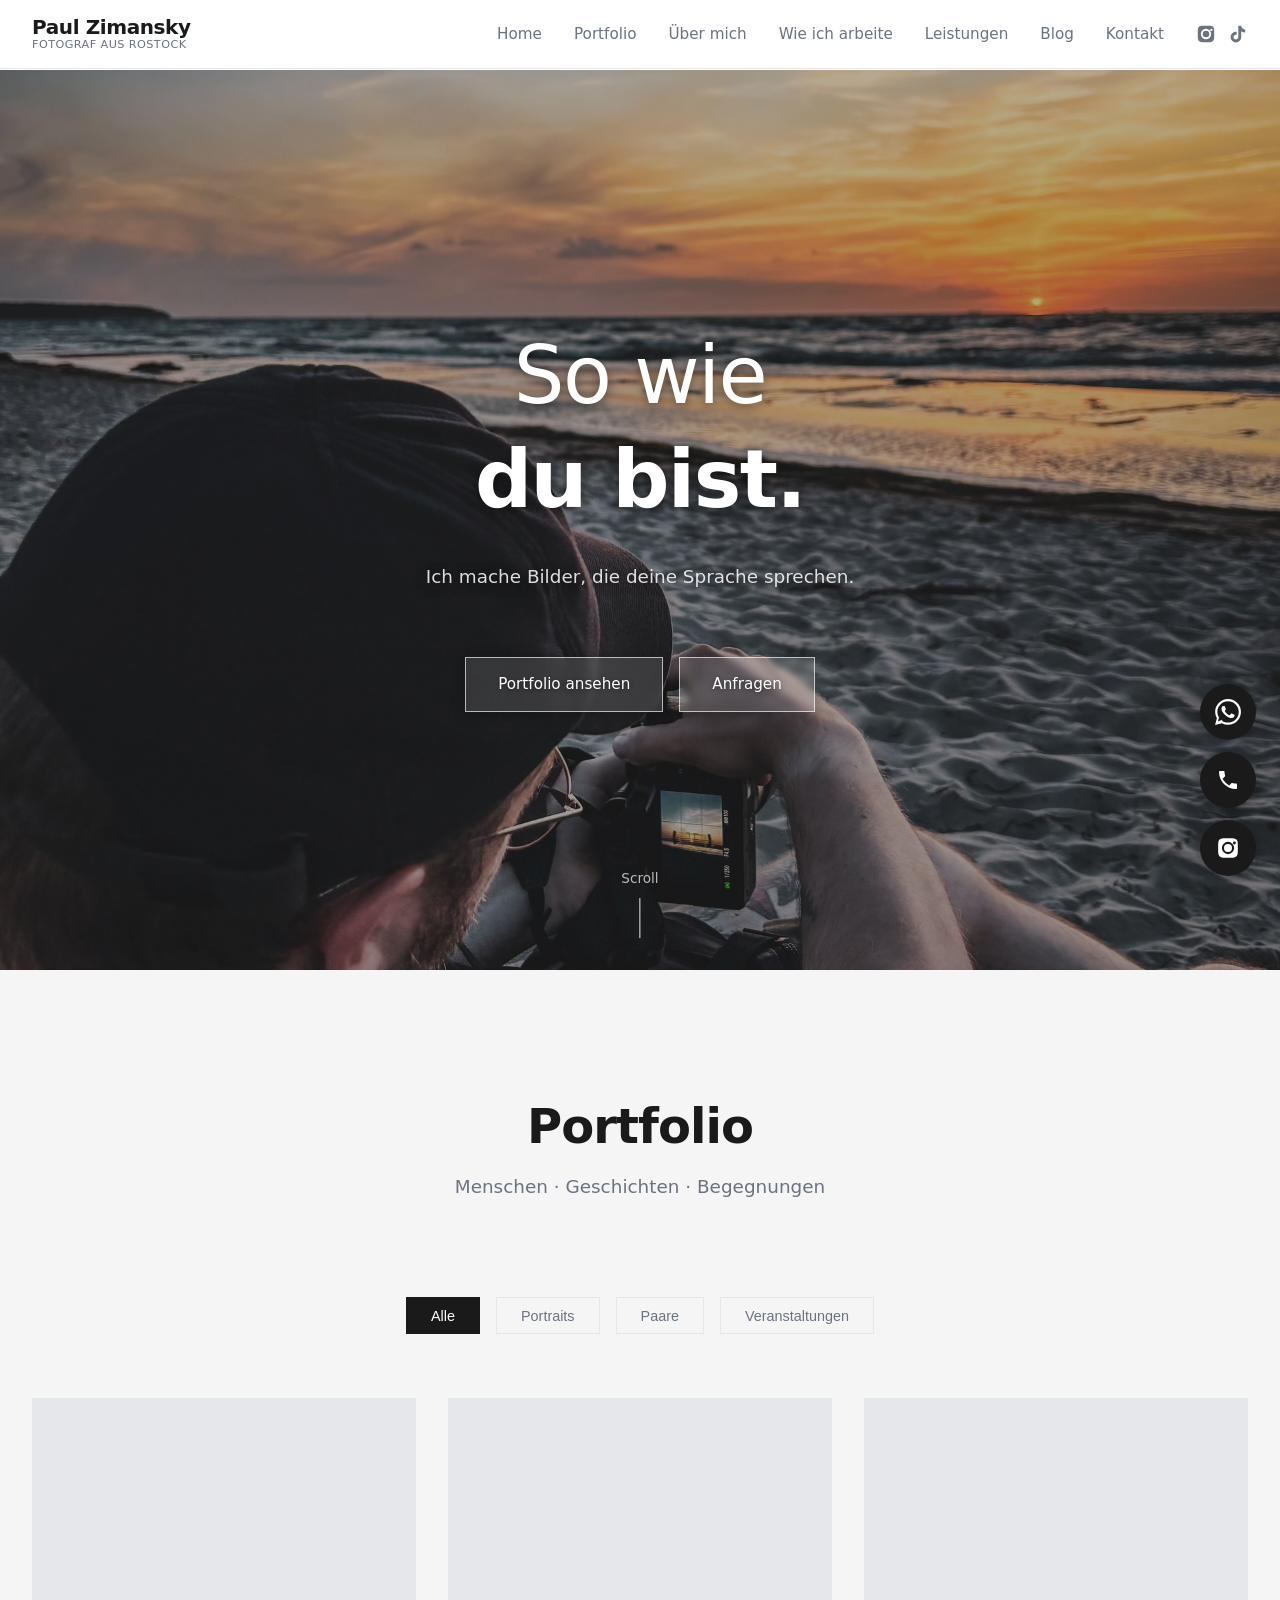
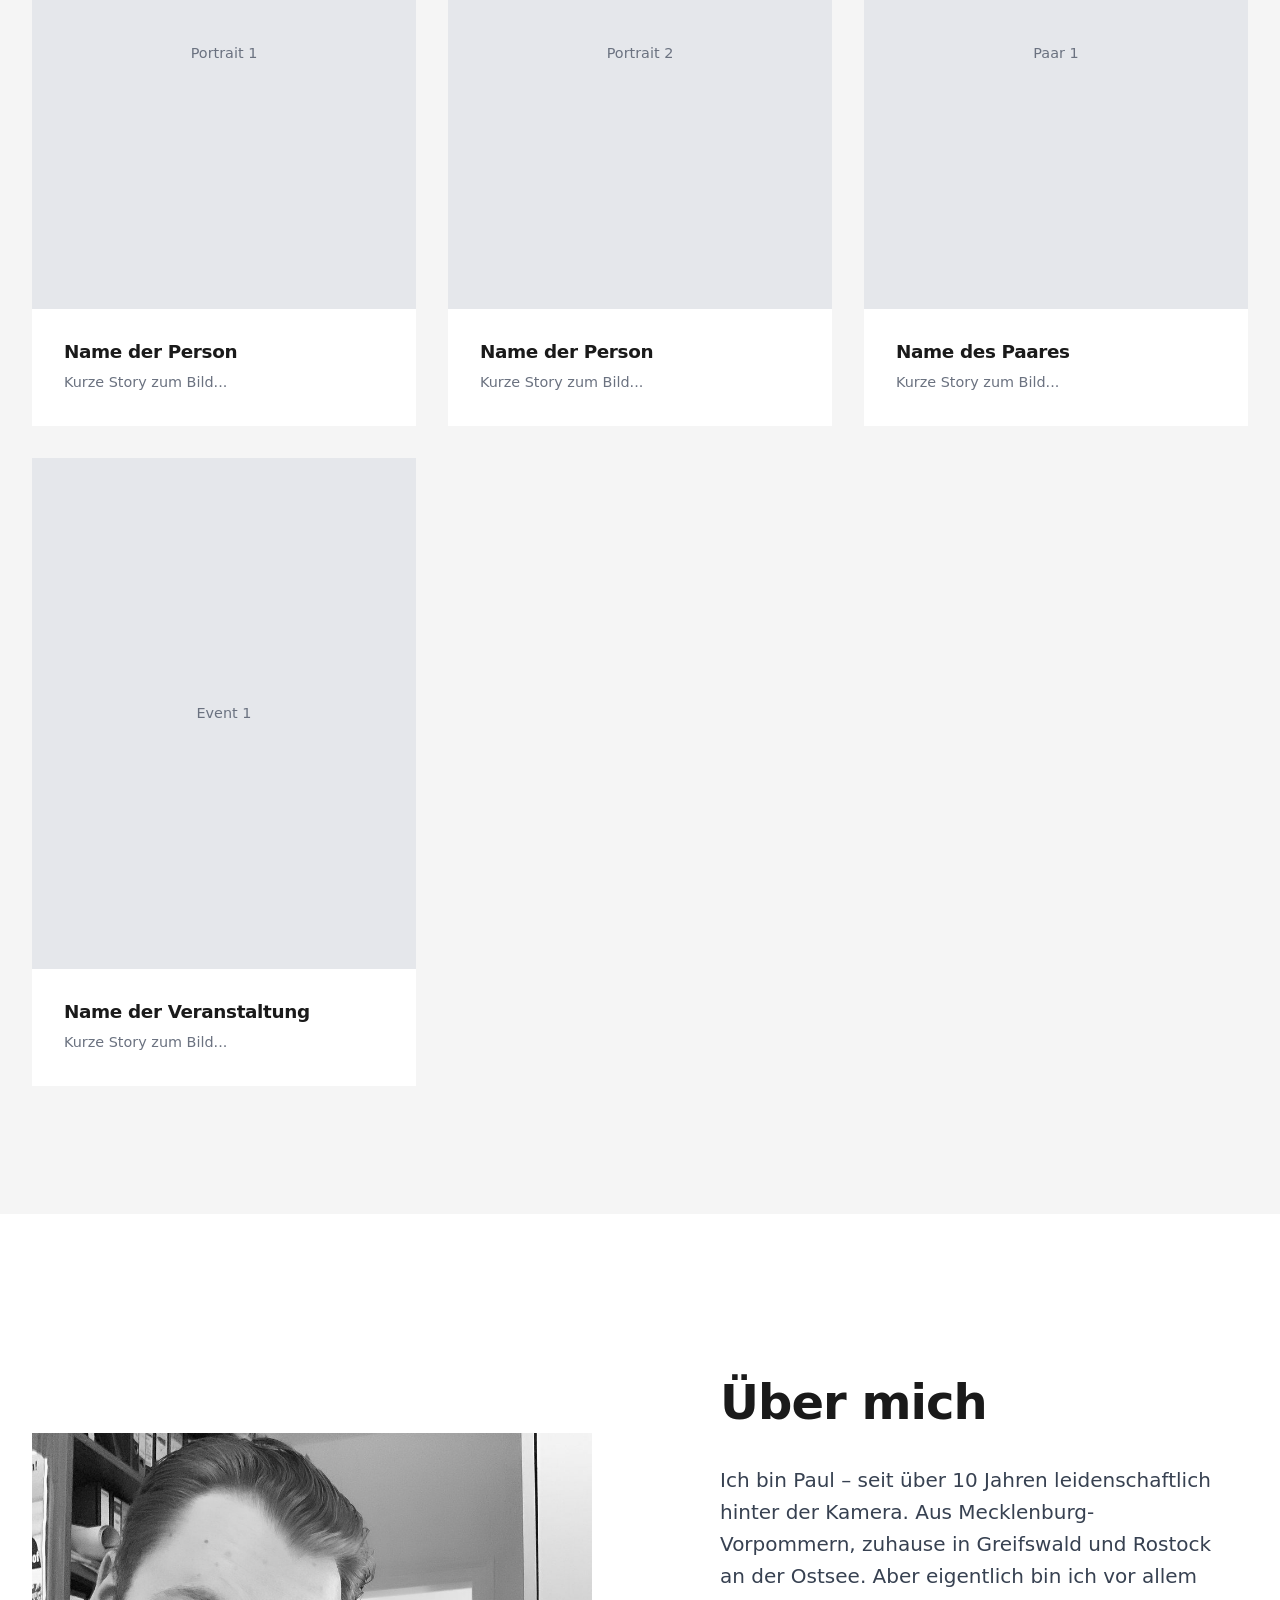
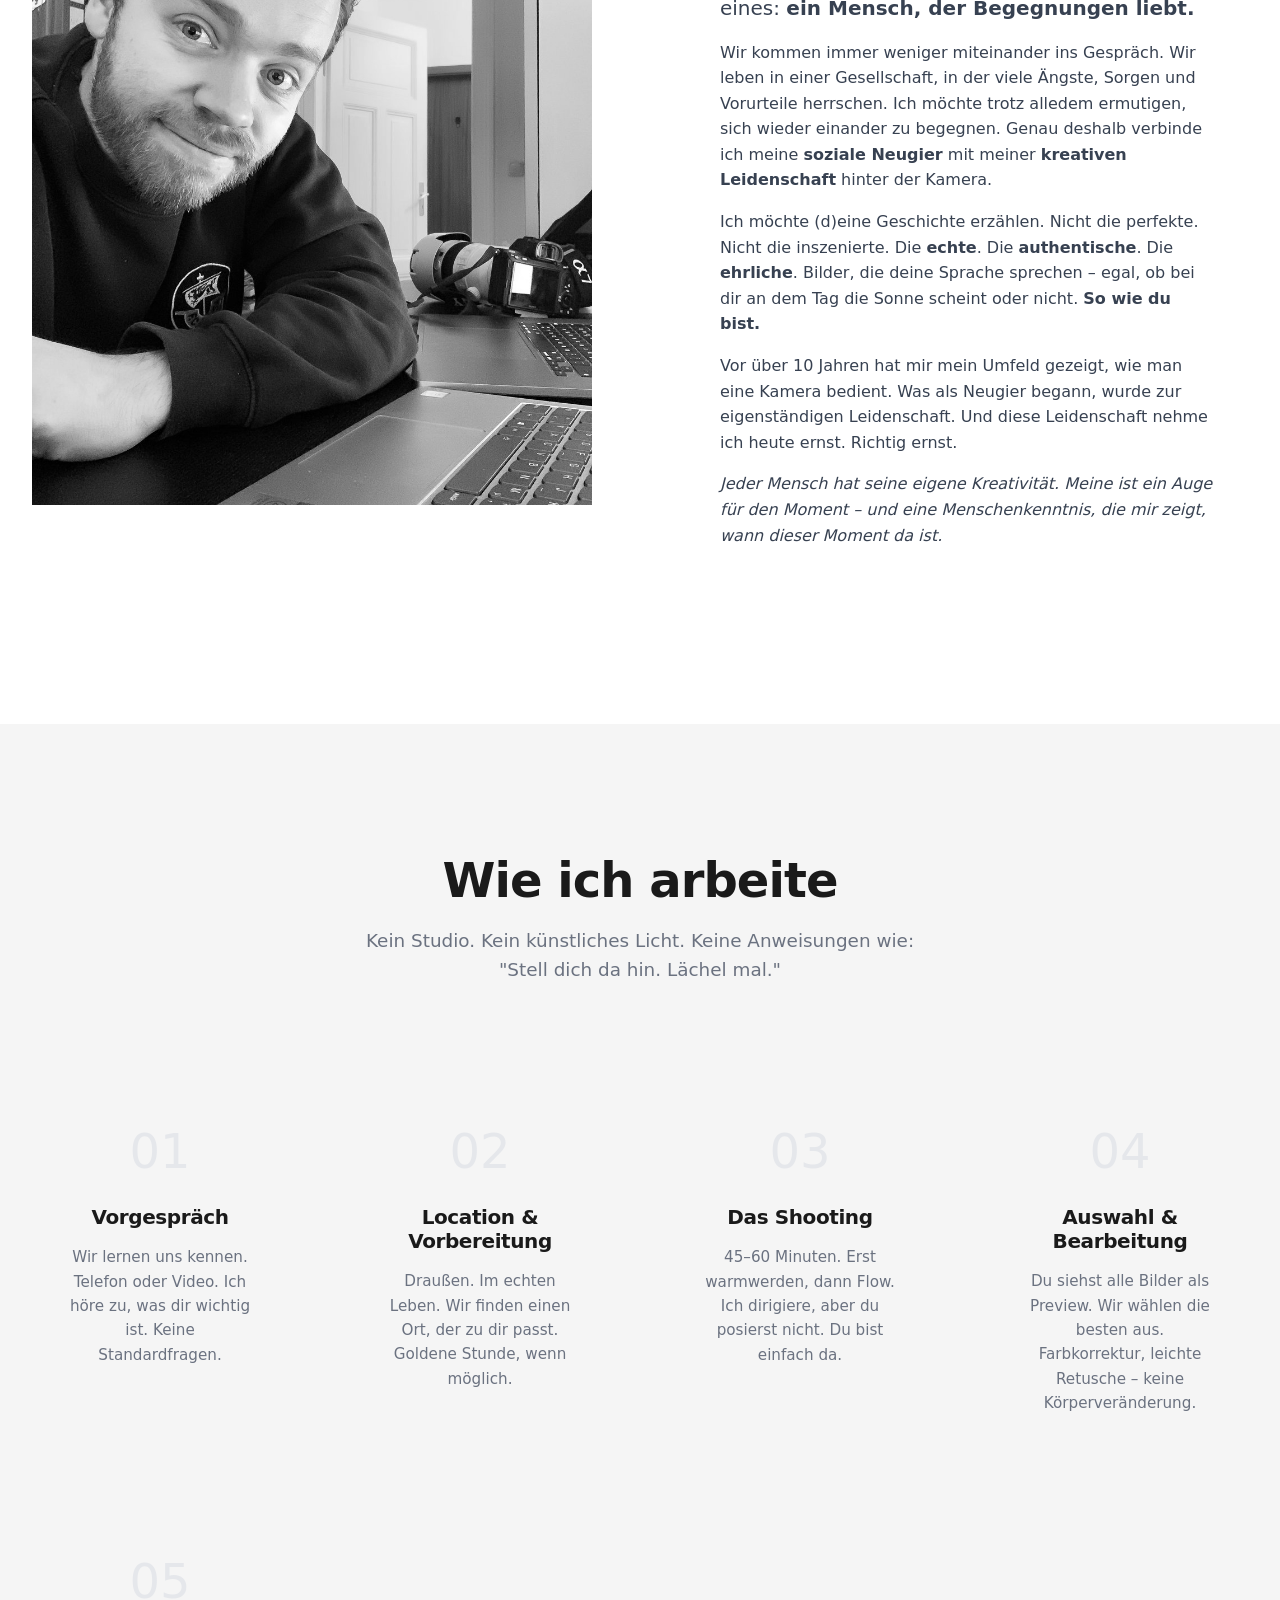
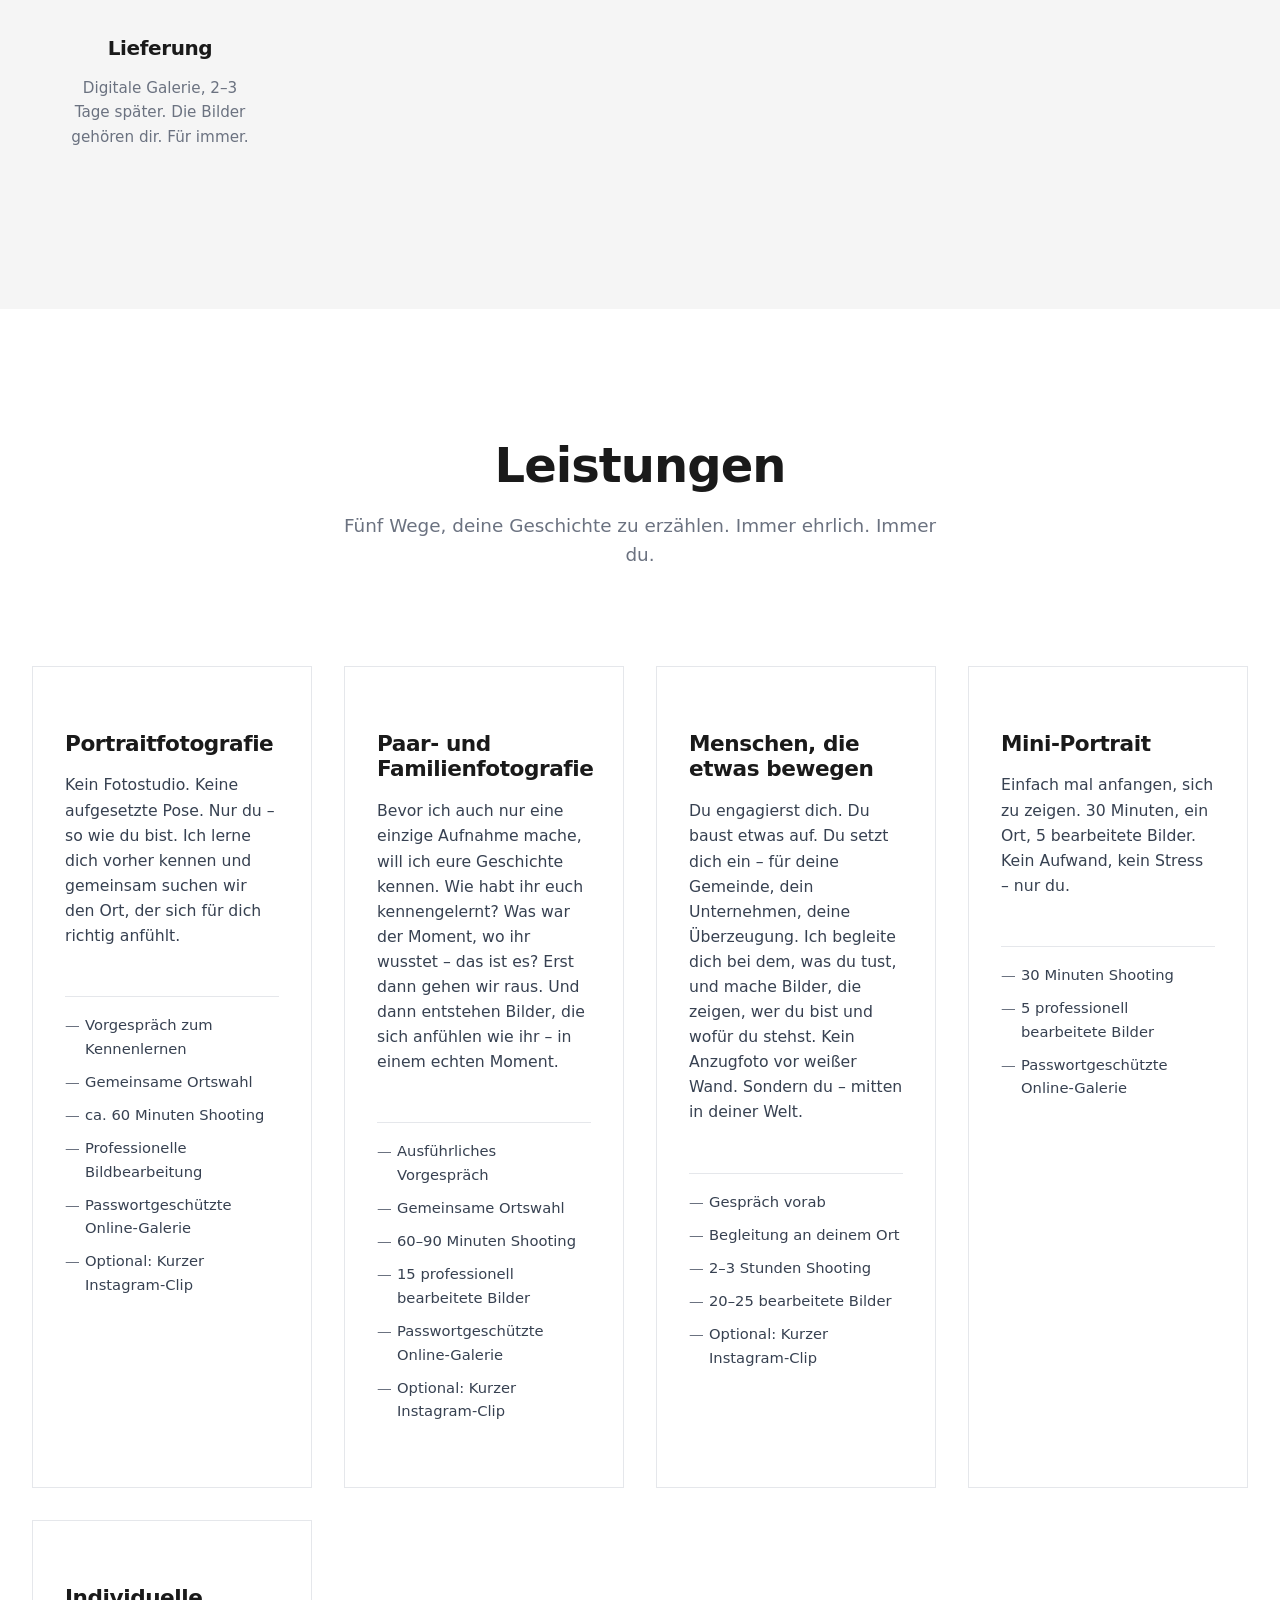
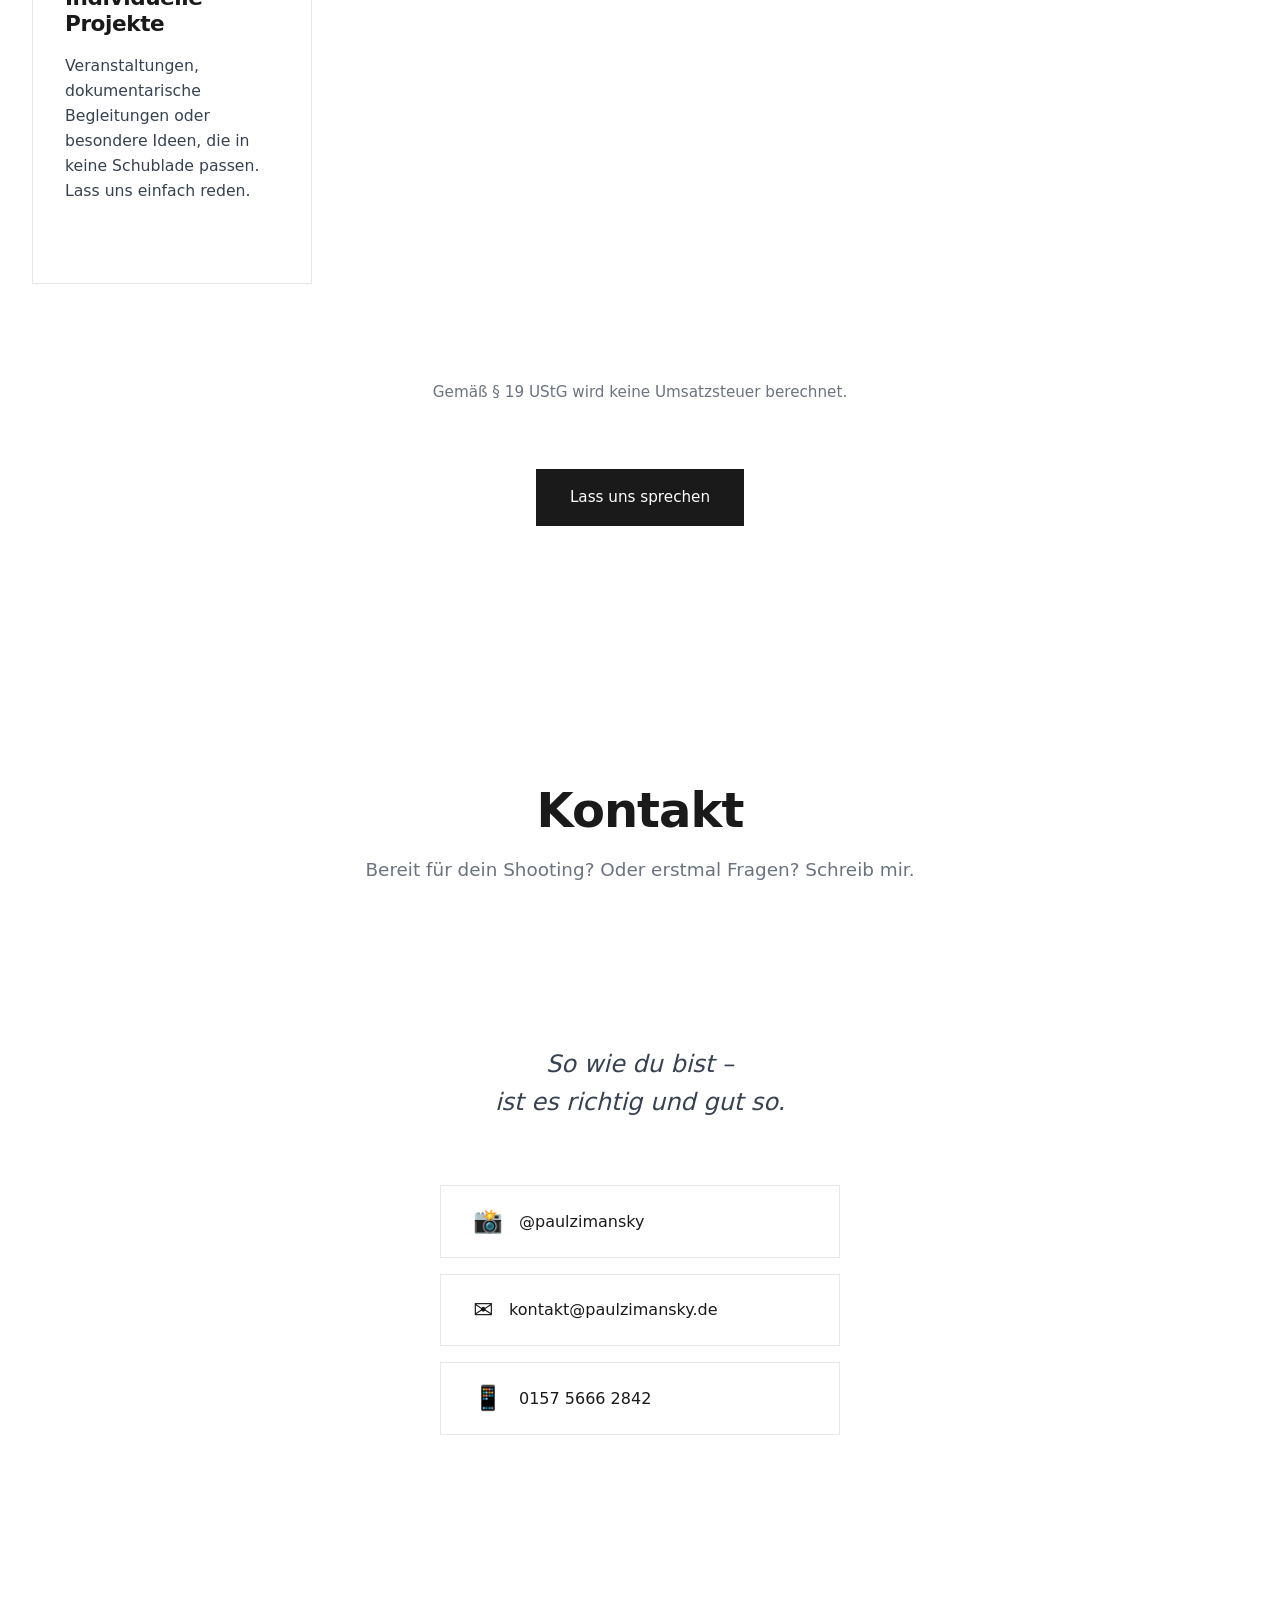
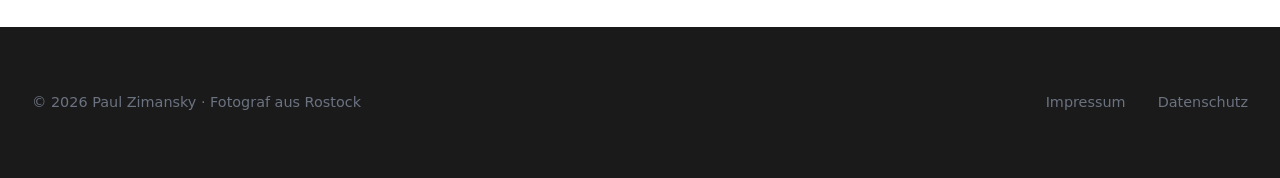
==== index.html @ 200749f9 "hero-text-update" ====
<!DOCTYPE html>
<html lang="de">
<head>
    <meta charset="UTF-8">
    <meta name="viewport" content="width=device-width, initial-scale=1.0">
    <meta name="description" content="Paul Zimansky – Fotograf aus Rostock. Authentische Portrait-Fotografie. So wie du bist.">
    <meta name="keywords" content="Fotograf Rostock, Portrait Fotografie, Mecklenburg-Vorpommern, authentische Fotografie">
    <title>Paul Zimansky – Fotograf Rostock | So wie du bist</title>
    <link rel="stylesheet" href="style.css">
</head>
<body>
    <!-- Navigation -->
    <nav class="nav">
        <div class="nav-container">
            <a href="#home" class="logo">Paul Zimansky<span class="logo-sub">Fotograf aus Rostock</span></a>
            <ul class="nav-menu" id="nav-menu">
                <li><a href="#home" class="nav-link">Home</a></li>
                <li><a href="#portfolio" class="nav-link">Portfolio</a></li>
                <li><a href="#ueber-mich" class="nav-link">Über mich</a></li>
                <li><a href="#prozess" class="nav-link">Wie ich arbeite</a></li>
                <li><a href="#leistungen" class="nav-link">Leistungen</a></li>
                <li><a href="blog.html" class="nav-link">Blog</a></li>
                <li><a href="contact.html" class="nav-link">Kontakt</a></li>
                <li class="nav-social">
                    <a href="https://instagram.com/paulzimansky" target="_blank" rel="noopener" aria-label="Instagram">
                        <svg viewBox="0 0 24 24" width="20" height="20" fill="currentColor"><path d="M12 2.16c3.2 0 3.58.01 4.85.07 3.25.15 4.77 1.69 4.92 4.92.06 1.27.07 1.65.07 4.85s-.01 3.58-.07 4.85c-.15 3.23-1.66 4.77-4.92 4.92-1.27.06-1.65.07-4.85.07s-3.58-.01-4.85-.07c-3.26-.15-4.77-1.7-4.92-4.92-.06-1.27-.07-1.65-.07-4.85s.01-3.58.07-4.85C2.38 3.92 3.9 2.38 7.15 2.23 8.42 2.17 8.8 2.16 12 2.16zm0 3.68a6.16 6.16 0 100 12.32 6.16 6.16 0 000-12.32zm0 10.16a4 4 0 110-8 4 4 0 010 8zm6.41-10.4a1.44 1.44 0 100 2.88 1.44 1.44 0 000-2.88z"/></svg>
                    </a>
                    <a href="https://tiktok.com/@paulzimansky" target="_blank" rel="noopener" aria-label="TikTok">
                        <svg viewBox="0 0 24 24" width="20" height="20" fill="currentColor"><path d="M19.59 6.69a4.83 4.83 0 01-3.77-4.25V2h-3.45v13.67a2.89 2.89 0 01-5.2 1.74 2.89 2.89 0 012.31-4.64c.3 0 .59.05.86.13V9.4a6.33 6.33 0 00-1-.05A6.34 6.34 0 005 20.1a6.34 6.34 0 0010.86-4.43v-7a8.16 8.16 0 004.77 1.52v-3.4a4.85 4.85 0 01-1.04-.1z"/></svg>
                    </a>
                </li>
            </ul>
            <button class="nav-toggle" id="nav-toggle" aria-label="Navigation öffnen">
                <span></span>
                <span></span>
                <span></span>
            </button>
        </div>
    </nav>

    <!-- Hero Section -->
    <section id="home" class="hero">
        <div class="hero-content">
            <h1 class="hero-title">
                So wie<br>
                <span class="hero-emphasis">du bist.</span>
            </h1>
            <p class="hero-subtitle">
                Ich mache Bilder, die deine Sprache sprechen.
            </p>
            <div class="hero-cta">
                <a href="#portfolio" class="btn btn-glass">Portfolio ansehen</a>
                <a href="contact.html" class="btn btn-glass">Anfragen</a>
            </div>
        </div>
        <div class="hero-scroll">
            <span>Scroll</span>
            <div class="scroll-line"></div>
        </div>
    </section>

    <!-- Portfolio Section -->
    <section id="portfolio" class="portfolio">
        <div class="container">
            <div class="section-header">
                <h2 class="section-title">Portfolio</h2>
                <p class="section-intro">
                    Menschen · Geschichten · Begegnungen
                </p>
            </div>

            <!-- Portfolio Filter -->
            <div class="portfolio-filter">
                <button class="filter-btn active" data-filter="all">Alle</button>
                <button class="filter-btn" data-filter="portraits">Portraits</button>
                <button class="filter-btn" data-filter="paare">Paare</button>
                <button class="filter-btn" data-filter="events">Veranstaltungen</button>
            </div>

            <!-- Portfolio Grid -->
            <div class="portfolio-grid" id="portfolio-grid">
                <!-- Portfolio Items werden hier dynamisch eingefügt -->
                <!-- Platzhalter für Demo -->
                <div class="portfolio-item" data-category="portraits">
                    <div class="portfolio-image">
                        <div class="placeholder-image">Portrait 1</div>
                    </div>
                    <div class="portfolio-caption">
                        <h3>Name der Person</h3>
                        <p>Kurze Story zum Bild...</p>
                    </div>
                </div>
                <div class="portfolio-item" data-category="portraits">
                    <div class="portfolio-image">
                        <div class="placeholder-image">Portrait 2</div>
                    </div>
                    <div class="portfolio-caption">
                        <h3>Name der Person</h3>
                        <p>Kurze Story zum Bild...</p>
                    </div>
                </div>
                <div class="portfolio-item" data-category="paare">
                    <div class="portfolio-image">
                        <div class="placeholder-image">Paar 1</div>
                    </div>
                    <div class="portfolio-caption">
                        <h3>Name des Paares</h3>
                        <p>Kurze Story zum Bild...</p>
                    </div>
                </div>
                <div class="portfolio-item" data-category="events">
                    <div class="portfolio-image">
                        <div class="placeholder-image">Event 1</div>
                    </div>
                    <div class="portfolio-caption">
                        <h3>Name der Veranstaltung</h3>
                        <p>Kurze Story zum Bild...</p>
                    </div>
                </div>
            </div>
        </div>
    </section>

    <!-- Über mich Section -->
    <section id="ueber-mich" class="about">
        <div class="container-wide">
            <div class="about-grid">
                <div class="about-image">
                    <img src="images/paul-ueber-mich.jpg" alt="Paul Zimansky – Fotograf aus Rostock" loading="lazy">
                </div>
                <div class="about-content">
                    <h2 class="section-title">Über mich</h2>
                    <div class="about-text">
                        <p class="lead">
                            Ich bin Paul – seit über 10 Jahren leidenschaftlich
                            hinter der Kamera. Aus Mecklenburg-Vorpommern, zuhause
                            in Greifswald und Rostock an der Ostsee. Aber eigentlich
                            bin ich vor allem eines: <strong>ein Mensch, der
                            Begegnungen liebt.</strong>
                        </p>
                        <p>
                            Wir kommen immer weniger miteinander ins Gespräch. Wir
                            leben in einer Gesellschaft, in der viele Ängste, Sorgen
                            und Vorurteile herrschen. Ich möchte trotz alledem
                            ermutigen, sich wieder einander zu begegnen. Genau
                            deshalb verbinde ich meine <strong>soziale Neugier</strong>
                            mit meiner <strong>kreativen Leidenschaft</strong> hinter
                            der Kamera.
                        </p>
                        <p>
                            Ich möchte (d)eine Geschichte erzählen. Nicht die
                            perfekte. Nicht die inszenierte. Die <strong>echte</strong>.
                            Die <strong>authentische</strong>. Die
                            <strong>ehrliche</strong>. Bilder, die deine Sprache
                            sprechen – egal, ob bei dir an dem Tag die Sonne scheint
                            oder nicht. <strong>So wie du bist.</strong>
                        </p>
                        <p>
                            Vor über 10 Jahren hat mir mein Umfeld gezeigt, wie man
                            eine Kamera bedient. Was als Neugier begann, wurde zur
                            eigenständigen Leidenschaft. Und diese Leidenschaft nehme
                            ich heute ernst. Richtig ernst.
                        </p>
                        <p class="emphasis">
                            Jeder Mensch hat seine eigene Kreativität. Meine ist ein
                            Auge für den Moment – und eine Menschenkenntnis, die mir
                            zeigt, wann dieser Moment da ist.
                        </p>
                    </div>
                </div>
            </div>
        </div>
    </section>

    <!-- Prozess Section -->
    <section id="prozess" class="process">
        <div class="container">
            <div class="section-header">
                <h2 class="section-title">Wie ich arbeite</h2>
                <p class="section-intro">
                    Kein Studio. Kein künstliches Licht. Keine Anweisungen wie: "Stell dich da hin. Lächel mal."
                </p>
            </div>

            <div class="process-steps">
                <div class="process-step">
                    <div class="step-number">01</div>
                    <h3>Vorgespräch</h3>
                    <p>Wir lernen uns kennen. Telefon oder Video. Ich höre zu, was dir wichtig ist. Keine Standardfragen.</p>
                </div>
                <div class="process-step">
                    <div class="step-number">02</div>
                    <h3>Location & Vorbereitung</h3>
                    <p>Draußen. Im echten Leben. Wir finden einen Ort, der zu dir passt. Goldene Stunde, wenn möglich.</p>
                </div>
                <div class="process-step">
                    <div class="step-number">03</div>
                    <h3>Das Shooting</h3>
                    <p>45–60 Minuten. Erst warmwerden, dann Flow. Ich dirigiere, aber du posierst nicht. Du bist einfach da.</p>
                </div>
                <div class="process-step">
                    <div class="step-number">04</div>
                    <h3>Auswahl & Bearbeitung</h3>
                    <p>Du siehst alle Bilder als Preview. Wir wählen die besten aus. Farbkorrektur, leichte Retusche – keine Körperveränderung.</p>
                </div>
                <div class="process-step">
                    <div class="step-number">05</div>
                    <h3>Lieferung</h3>
                    <p>Digitale Galerie, 2–3 Tage später. Die Bilder gehören dir. Für immer.</p>
                </div>
            </div>
        </div>
    </section>

    <!-- Leistungen Section -->
    <section id="leistungen" class="services">
        <div class="container">
            <div class="section-header">
                <h2 class="section-title">Leistungen</h2>
                <p class="section-intro">
                    Fünf Wege, deine Geschichte zu erzählen. Immer ehrlich. Immer du.
                </p>
            </div>

            <div class="services-grid">
                <div class="service-card">
                    <h3>Portraitfotografie</h3>
                    <p>
                        Kein Fotostudio. Keine aufgesetzte Pose. Nur du – so wie du bist.
                        Ich lerne dich vorher kennen und gemeinsam suchen wir den Ort, der sich
                        für dich richtig anfühlt.
                    </p>
                    <ul class="service-list">
                        <li>Vorgespräch zum Kennenlernen</li>
                        <li>Gemeinsame Ortswahl</li>
                        <li>ca. 60 Minuten Shooting</li>
                        <li>Professionelle Bildbearbeitung</li>
                        <li>Passwortgeschützte Online-Galerie</li>
                        <li>Optional: Kurzer Instagram-Clip</li>
                    </ul>
                </div>

                <div class="service-card">
                    <h3>Paar- und Familienfotografie</h3>
                    <p>
                        Bevor ich auch nur eine einzige Aufnahme mache, will ich eure Geschichte
                        kennen. Wie habt ihr euch kennengelernt? Was war der Moment, wo ihr wusstet –
                        das ist es? Erst dann gehen wir raus. Und dann entstehen Bilder, die sich
                        anfühlen wie ihr – in einem echten Moment.
                    </p>
                    <ul class="service-list">
                        <li>Ausführliches Vorgespräch</li>
                        <li>Gemeinsame Ortswahl</li>
                        <li>60–90 Minuten Shooting</li>
                        <li>15 professionell bearbeitete Bilder</li>
                        <li>Passwortgeschützte Online-Galerie</li>
                        <li>Optional: Kurzer Instagram-Clip</li>
                    </ul>
                </div>

                <div class="service-card">
                    <h3>Menschen, die etwas bewegen</h3>
                    <p>
                        Du engagierst dich. Du baust etwas auf. Du setzt dich ein – für deine
                        Gemeinde, dein Unternehmen, deine Überzeugung. Ich begleite dich bei dem,
                        was du tust, und mache Bilder, die zeigen, wer du bist und wofür du stehst.
                        Kein Anzugfoto vor weißer Wand. Sondern du – mitten in deiner Welt.
                    </p>
                    <ul class="service-list">
                        <li>Gespräch vorab</li>
                        <li>Begleitung an deinem Ort</li>
                        <li>2–3 Stunden Shooting</li>
                        <li>20–25 bearbeitete Bilder</li>
                        <li>Optional: Kurzer Instagram-Clip</li>
                    </ul>
                </div>

                <div class="service-card">
                    <h3>Mini-Portrait</h3>
                    <p>
                        Einfach mal anfangen, sich zu zeigen. 30 Minuten, ein Ort,
                        5 bearbeitete Bilder. Kein Aufwand, kein Stress – nur du.
                    </p>
                    <ul class="service-list">
                        <li>30 Minuten Shooting</li>
                        <li>5 professionell bearbeitete Bilder</li>
                        <li>Passwortgeschützte Online-Galerie</li>
                    </ul>
                </div>

                <div class="service-card">
                    <h3>Individuelle Projekte</h3>
                    <p>
                        Veranstaltungen, dokumentarische Begleitungen oder besondere Ideen,
                        die in keine Schublade passen. Lass uns einfach reden.
                    </p>
                </div>
            </div>

            <div class="services-note">
                <p>
                    Gemäß § 19 UStG wird keine Umsatzsteuer berechnet.
                </p>
            </div>

            <div class="services-cta">
                <a href="#kontakt" class="btn btn-primary">Lass uns sprechen</a>
            </div>
        </div>
    </section>

    <!-- Kontakt Section -->
    <section id="kontakt" class="contact">
        <div class="container-small">
            <div class="section-header">
                <h2 class="section-title">Kontakt</h2>
                <p class="section-intro">
                    Bereit für dein Shooting? Oder erstmal Fragen? Schreib mir.
                </p>
            </div>

            <div class="contact-content">
                <div class="contact-info">
                    <p class="contact-emphasis">
                        So wie du bist –<br>
                        ist es richtig und gut so.
                    </p>
                    <div class="contact-methods">
                        <a href="https://instagram.com/paulzimansky" class="contact-link" target="_blank">
                            <span class="icon">📸</span>
                            @paulzimansky
                        </a>
                        <a href="mailto:kontakt@paulzimansky.de" class="contact-link">
                            <span class="icon">✉️</span>
                            kontakt@paulzimansky.de
                        </a>
                        <a href="tel:+4915756662842" class="contact-link">
                            <span class="icon">📱</span>
                            0157 5666 2842
                        </a>
                    </div>
                </div>
            </div>
        </div>
    </section>

    <!-- Footer -->
    <footer class="footer">
        <div class="container">
            <div class="footer-content">
                <p class="footer-text">
                    © 2026 Paul Zimansky · Fotograf aus Rostock
                </p>
                <div class="footer-links">
                    <a href="impressum.html">Impressum</a>
                    <a href="datenschutz.html">Datenschutz</a>
                </div>
            </div>
        </div>
    </footer>

    <!-- Lightbox -->
    <div class="lightbox" id="lightbox">
        <button class="lightbox-close" id="lightbox-close">&times;</button>
        <button class="lightbox-prev" id="lightbox-prev">‹</button>
        <button class="lightbox-next" id="lightbox-next">›</button>
        <img src="" alt="" class="lightbox-image" id="lightbox-image">
        <div class="lightbox-caption" id="lightbox-caption"></div>
    </div>

    <script src="script.js"></script>
    <script src="floating-contact.js"></script>
</body>
</html>
---- style.css ----
/* ==============================================
   RESET & BASE
   ============================================== */
* {
    margin: 0;
    padding: 0;
    box-sizing: border-box;
}

:root {
    /* Monochrome Palette */
    --color-white: #ffffff;
    --color-black: #1a1a1a;
    --color-gray-light: #f5f5f5;
    --color-gray-medium: #e5e7eb;
    --color-gray-dark: #6b7280;
    --color-gray-darker: #374151;
    
    /* Typography */
    --font-display: 'SF Pro Display', -apple-system, BlinkMacSystemFont, 'Segoe UI', system-ui, sans-serif;
    --font-body: 'SF Pro Text', -apple-system, BlinkMacSystemFont, 'Segoe UI', system-ui, sans-serif;
    
    /* Spacing */
    --spacing-xs: 0.5rem;
    --spacing-sm: 1rem;
    --spacing-md: 2rem;
    --spacing-lg: 4rem;
    --spacing-xl: 6rem;
    --spacing-2xl: 8rem;
    
    /* Layout */
    --max-width: 1400px;
    --max-width-small: 800px;
    
    /* Transitions */
    --transition-fast: 0.2s ease;
    --transition-normal: 0.3s ease;
    --transition-slow: 0.5s ease;
}

html {
    scroll-behavior: smooth;
}

body {
    font-family: var(--font-body);
    font-size: 16px;
    line-height: 1.6;
    color: var(--color-black);
    background-color: var(--color-white);
    -webkit-font-smoothing: antialiased;
    -moz-osx-font-smoothing: grayscale;
}

/* ==============================================
   TYPOGRAPHY
   ============================================== */
h1, h2, h3, h4, h5, h6 {
    font-family: var(--font-display);
    font-weight: 600;
    line-height: 1.2;
    letter-spacing: -0.02em;
}

h1 { font-size: clamp(2.5rem, 8vw, 5rem); }
h2 { font-size: clamp(2rem, 5vw, 3rem); }
h3 { font-size: clamp(1.5rem, 3vw, 2rem); }

p {
    margin-bottom: 1rem;
}

.lead {
    font-size: 1.25rem;
    font-weight: 400;
    color: var(--color-gray-darker);
}

.emphasis {
    font-style: italic;
    color: var(--color-gray-dark);
}

/* ==============================================
   LAYOUT CONTAINERS
   ============================================== */
.container {
    max-width: var(--max-width);
    margin: 0 auto;
    padding: 0 var(--spacing-md);
}

.container-wide {
    max-width: 1600px;
    margin: 0 auto;
    padding: 0 var(--spacing-md);
}

.container-small {
    max-width: var(--max-width-small);
    margin: 0 auto;
    padding: 0 var(--spacing-md);
}

/* ==============================================
   NAVIGATION
   ============================================== */
.nav {
    position: fixed;
    top: 0;
    left: 0;
    right: 0;
    background-color: rgba(255, 255, 255, 0.95);
    backdrop-filter: blur(10px);
    z-index: 1000;
    border-bottom: 1px solid var(--color-gray-medium);
}

.nav-container {
    max-width: var(--max-width);
    margin: 0 auto;
    padding: var(--spacing-sm) var(--spacing-md);
    display: flex;
    justify-content: space-between;
    align-items: center;
}

.logo {
    font-family: var(--font-display);
    font-size: 1.25rem;
    font-weight: 600;
    color: var(--color-black);
    text-decoration: none;
    letter-spacing: -0.02em;
}

.nav-menu {
    display: flex;
    list-style: none;
    gap: var(--spacing-md);
}

.nav-link {
    color: var(--color-gray-dark);
    text-decoration: none;
    font-size: 0.95rem;
    font-weight: 500;
    transition: color var(--transition-fast);
}

.nav-link:hover {
    color: var(--color-black);
}

.nav-toggle {
    display: none;
    flex-direction: column;
    gap: 5px;
    background: none;
    border: none;
    cursor: pointer;
    padding: 5px;
}

.nav-toggle span {
    width: 25px;
    height: 2px;
    background-color: var(--color-black);
    transition: all var(--transition-fast);
}

@media (max-width: 768px) {
    .nav-menu {
        position: fixed;
        top: 70px;
        left: -100%;
        width: 100%;
        flex-direction: column;
        background-color: var(--color-white);
        padding: var(--spacing-md);
        gap: var(--spacing-sm);
        transition: left var(--transition-normal);
        border-bottom: 1px solid var(--color-gray-medium);
    }
    
    .nav-menu.active {
        left: 0;
    }
    
    .nav-toggle {
        display: flex;
    }
}

/* ==============================================
   HERO SECTION
   ============================================== */
.hero {
    min-height: 100vh;
    display: flex;
    align-items: center;
    justify-content: center;
    padding: var(--spacing-2xl) var(--spacing-md);
    position: relative;
    margin-top: 70px;
    background-image: linear-gradient(rgba(26, 26, 26, 0.32), rgba(26, 26, 26, 0.42)), url('images/hero-strand.jpg');
    background-size: cover;
    background-position: center 60%;
    background-repeat: no-repeat;
}

.hero-content {
    text-align: center;
    max-width: 900px;
    animation: fadeInUp 1s ease;
    color: var(--color-white);
}

.hero-title {
    margin-bottom: var(--spacing-md);
    font-weight: 300;
    color: var(--color-white);
}

.hero-emphasis {
    font-weight: 700;
    display: block;
    margin-top: var(--spacing-xs);
}

.hero-subtitle {
    font-size: 1.15rem;
    color: rgba(255, 255, 255, 0.85);
    margin-bottom: var(--spacing-lg);
    line-height: 1.8;
}

.hero-cta {
    display: flex;
    gap: var(--spacing-sm);
    justify-content: center;
    flex-wrap: wrap;
}

.hero-scroll {
    position: absolute;
    bottom: var(--spacing-md);
    left: 50%;
    transform: translateX(-50%);
    display: flex;
    flex-direction: column;
    align-items: center;
    gap: var(--spacing-xs);
    color: rgba(255, 255, 255, 0.7);
    font-size: 0.85rem;
    animation: fadeIn 1.5s ease 0.5s both;
}

.scroll-line {
    width: 1px;
    height: 40px;
    background-color: var(--color-gray-medium);
    animation: scrollLine 2s ease infinite;
}

@keyframes scrollLine {
    0%, 100% { transform: scaleY(0.5); opacity: 0.3; }
    50% { transform: scaleY(1); opacity: 1; }
}

/* ==============================================
   BUTTONS
   ============================================== */
.btn {
    display: inline-block;
    padding: 0.9rem 2rem;
    text-decoration: none;
    font-weight: 500;
    border-radius: 0;
    transition: all var(--transition-normal);
    font-size: 0.95rem;
    border: 2px solid var(--color-black);
}

.btn-primary {
    background-color: var(--color-black);
    color: var(--color-white);
}

.btn-primary:hover {
    background-color: var(--color-white);
    color: var(--color-black);
}

.btn-secondary {
    background-color: var(--color-white);
    color: var(--color-black);
}

.btn-secondary:hover {
    background-color: var(--color-black);
    color: var(--color-white);
}

/* ==============================================
   SECTIONS
   ============================================== */
section {
    padding: var(--spacing-2xl) 0;
}

.section-header {
    text-align: center;
    margin-bottom: var(--spacing-xl);
}

.section-title {
    margin-bottom: var(--spacing-sm);
    font-weight: 600;
}

.section-intro {
    font-size: 1.15rem;
    color: var(--color-gray-dark);
    max-width: 600px;
    margin: 0 auto;
}

/* ==============================================
   PORTFOLIO SECTION
   ============================================== */
.portfolio {
    background-color: var(--color-gray-light);
}

.portfolio-filter {
    display: flex;
    justify-content: center;
    gap: var(--spacing-sm);
    margin-bottom: var(--spacing-lg);
    flex-wrap: wrap;
}

.filter-btn {
    background: none;
    border: 1px solid var(--color-gray-medium);
    padding: 0.6rem 1.5rem;
    color: var(--color-gray-dark);
    cursor: pointer;
    transition: all var(--transition-fast);
    font-weight: 500;
    font-size: 0.9rem;
}

.filter-btn:hover,
.filter-btn.active {
    background-color: var(--color-black);
    color: var(--color-white);
    border-color: var(--color-black);
}

.portfolio-grid {
    display: grid;
    grid-template-columns: repeat(auto-fill, minmax(350px, 1fr));
    gap: var(--spacing-md);
}

@media (max-width: 768px) {
    .portfolio-grid {
        grid-template-columns: 1fr;
    }
}

.portfolio-item {
    background-color: var(--color-white);
    overflow: hidden;
    cursor: pointer;
    transition: transform var(--transition-normal);
}

.portfolio-item:hover {
    transform: translateY(-5px);
}

.portfolio-image {
    position: relative;
    width: 100%;
    padding-bottom: 133%; /* 3:4 Aspect Ratio */
    overflow: hidden;
    background-color: var(--color-gray-medium);
}

.portfolio-image img {
    position: absolute;
    top: 0;
    left: 0;
    width: 100%;
    height: 100%;
    object-fit: cover;
    transition: transform var(--transition-slow);
}

.portfolio-item:hover .portfolio-image img {
    transform: scale(1.05);
}

.portfolio-caption {
    padding: var(--spacing-md);
}

.portfolio-caption h3 {
    font-size: 1.15rem;
    margin-bottom: var(--spacing-xs);
}

.portfolio-caption p {
    font-size: 0.9rem;
    color: var(--color-gray-dark);
    margin-bottom: 0;
}

/* Placeholder für Demo */
.placeholder-image {
    position: absolute;
    top: 0;
    left: 0;
    width: 100%;
    height: 100%;
    display: flex;
    align-items: center;
    justify-content: center;
    background-color: var(--color-gray-medium);
    color: var(--color-gray-dark);
    font-size: 0.9rem;
}

/* ==============================================
   ABOUT SECTION
   ============================================== */
.about-grid {
    display: grid;
    grid-template-columns: 1fr 1fr;
    gap: var(--spacing-xl);
    align-items: center;
}

@media (max-width: 968px) {
    .about-grid {
        grid-template-columns: 1fr;
        gap: var(--spacing-lg);
    }
}

.about-image {
    position: relative;
    width: 100%;
    padding-bottom: 120%;
    overflow: hidden;
    background-color: var(--color-gray-medium);
}

.about-image img {
    position: absolute;
    top: 0;
    left: 0;
    width: 100%;
    height: 100%;
    object-fit: cover;
    filter: grayscale(100%);
    transition: filter var(--transition-slow);
}

.about-image:hover img {
    filter: grayscale(0%);
}

.about-content {
    padding: var(--spacing-md);
}

.about-text {
    margin-top: var(--spacing-md);
}

.about-text p {
    color: var(--color-gray-darker);
}

/* ==============================================
   PROCESS SECTION
   ============================================== */
.process {
    background-color: var(--color-gray-light);
}

.process-steps {
    display: grid;
    grid-template-columns: repeat(auto-fit, minmax(250px, 1fr));
    gap: var(--spacing-lg);
}

.process-step {
    text-align: center;
    padding: var(--spacing-md);
}

.step-number {
    font-family: var(--font-display);
    font-size: 3rem;
    font-weight: 200;
    color: var(--color-gray-medium);
    margin-bottom: var(--spacing-sm);
}

.process-step h3 {
    font-size: 1.25rem;
    margin-bottom: var(--spacing-sm);
}

.process-step p {
    color: var(--color-gray-dark);
    font-size: 0.95rem;
    margin-bottom: 0;
}

/* ==============================================
   LEISTUNGEN SECTION
   ============================================== */
.services {
    background-color: var(--color-white);
}

.services-grid {
    display: grid;
    grid-template-columns: repeat(auto-fit, minmax(280px, 1fr));
    gap: var(--spacing-md);
    margin-bottom: var(--spacing-xl);
}

.service-card {
    border: 1px solid var(--color-gray-medium);
    padding: var(--spacing-lg) var(--spacing-md);
    display: flex;
    flex-direction: column;
    transition: border-color var(--transition-normal), transform var(--transition-normal);
}

.service-card:hover {
    border-color: var(--color-black);
    transform: translateY(-4px);
}

.service-card h3 {
    font-size: 1.35rem;
    margin-bottom: var(--spacing-sm);
}

.service-card p {
    color: var(--color-gray-darker);
    font-size: 0.98rem;
}

.service-list {
    list-style: none;
    margin-top: var(--spacing-md);
    padding-top: var(--spacing-sm);
    border-top: 1px solid var(--color-gray-medium);
}

.service-list li {
    position: relative;
    padding-left: 1.25rem;
    margin-bottom: 0.6rem;
    font-size: 0.92rem;
    color: var(--color-gray-darker);
}

.service-list li::before {
    content: "—";
    position: absolute;
    left: 0;
    color: var(--color-gray-dark);
}

.service-list li:last-child {
    margin-bottom: 0;
}

.services-note {
    text-align: center;
    max-width: 640px;
    margin: 0 auto var(--spacing-lg);
}

.services-note p {
    color: var(--color-gray-dark);
    font-size: 0.95rem;
    margin-bottom: 0;
}

.services-cta {
    text-align: center;
}

/* ==============================================
   CONTACT SECTION
   ============================================== */
.contact-content {
    text-align: center;
    padding: var(--spacing-lg) 0;
}

.contact-emphasis {
    font-size: 1.5rem;
    font-style: italic;
    color: var(--color-gray-darker);
    margin-bottom: var(--spacing-lg);
    line-height: 1.6;
}

.contact-methods {
    display: flex;
    flex-direction: column;
    gap: var(--spacing-sm);
    align-items: center;
}

.contact-link {
    display: flex;
    align-items: center;
    gap: var(--spacing-sm);
    padding: var(--spacing-sm) var(--spacing-md);
    color: var(--color-black);
    text-decoration: none;
    border: 1px solid var(--color-gray-medium);
    transition: all var(--transition-fast);
    width: 100%;
    max-width: 400px;
}

.contact-link:hover {
    background-color: var(--color-black);
    color: var(--color-white);
    border-color: var(--color-black);
}

.contact-link .icon {
    font-size: 1.5rem;
}

/* ==============================================
   FOOTER
   ============================================== */
.footer {
    background-color: var(--color-black);
    color: var(--color-white);
    padding: var(--spacing-lg) 0;
}

.footer-content {
    display: flex;
    justify-content: space-between;
    align-items: center;
    flex-wrap: wrap;
    gap: var(--spacing-sm);
}

.footer-text {
    color: var(--color-gray-dark);
    font-size: 0.9rem;
    margin: 0;
}

.footer-links {
    display: flex;
    gap: var(--spacing-md);
}

.footer-links a {
    color: var(--color-gray-dark);
    text-decoration: none;
    font-size: 0.9rem;
    transition: color var(--transition-fast);
}

.footer-links a:hover {
    color: var(--color-white);
}

/* ==============================================
   LIGHTBOX
   ============================================== */
.lightbox {
    position: fixed;
    top: 0;
    left: 0;
    width: 100%;
    height: 100%;
    background-color: rgba(0, 0, 0, 0.95);
    display: none;
    align-items: center;
    justify-content: center;
    z-index: 2000;
    opacity: 0;
    transition: opacity var(--transition-normal);
}

.lightbox.active {
    display: flex;
    opacity: 1;
}

.lightbox-image {
    max-width: 90%;
    max-height: 90vh;
    object-fit: contain;
}

.lightbox-close,
.lightbox-prev,
.lightbox-next {
    position: absolute;
    background: none;
    border: none;
    color: var(--color-white);
    font-size: 3rem;
    cursor: pointer;
    padding: var(--spacing-sm);
    transition: opacity var(--transition-fast);
}

.lightbox-close:hover,
.lightbox-prev:hover,
.lightbox-next:hover {
    opacity: 0.7;
}

.lightbox-close {
    top: var(--spacing-md);
    right: var(--spacing-md);
}

.lightbox-prev {
    left: var(--spacing-md);
    top: 50%;
    transform: translateY(-50%);
}

.lightbox-next {
    right: var(--spacing-md);
    top: 50%;
    transform: translateY(-50%);
}

.lightbox-caption {
    position: absolute;
    bottom: var(--spacing-md);
    left: 50%;
    transform: translateX(-50%);
    color: var(--color-white);
    text-align: center;
    max-width: 600px;
    padding: 0 var(--spacing-md);
}

/* ==============================================
   ANIMATIONS
   ============================================== */
@keyframes fadeIn {
    from {
        opacity: 0;
    }
    to {
        opacity: 1;
    }
}

@keyframes fadeInUp {
    from {
        opacity: 0;
        transform: translateY(30px);
    }
    to {
        opacity: 1;
        transform: translateY(0);
    }
}

/* ==============================================
   UTILITIES
   ============================================== */
.hidden {
    display: none !important;
}

/* ==============================================
   BLOG
   ============================================== */
.blog-page, .blog-single { padding: 140px 0 var(--spacing-2xl); min-height: 80vh; }
.blog-filter { display:flex; flex-wrap:wrap; gap:var(--spacing-sm); justify-content:center; margin-bottom:var(--spacing-lg); }
.blog-filter-btn { background:none; border:1px solid var(--color-gray-medium); padding:0.5rem 1.25rem; cursor:pointer; font-size:0.9rem; color:var(--color-gray-dark); transition:all var(--transition-fast); }
.blog-filter-btn:hover, .blog-filter-btn.active { background:var(--color-black); color:var(--color-white); border-color:var(--color-black); }
.blog-grid { display:grid; grid-template-columns:repeat(auto-fill,minmax(320px,1fr)); gap:var(--spacing-md); }
.blog-card { display:flex; flex-direction:column; text-decoration:none; color:inherit; border:1px solid var(--color-gray-medium); transition:transform var(--transition-normal), border-color var(--transition-normal); }
.blog-card:hover { transform:translateY(-4px); border-color:var(--color-black); }
.blog-card-img { aspect-ratio:16/10; overflow:hidden; background:var(--color-gray-medium); }
.blog-card-img img { width:100%; height:100%; object-fit:cover; }
.blog-card-body { padding:var(--spacing-md); }
.blog-card-body h3 { font-size:1.25rem; margin:0.5rem 0; }
.blog-tag { display:inline-block; font-size:0.75rem; letter-spacing:0.05em; text-transform:uppercase; background:var(--color-gray-light); padding:0.25rem 0.6rem; color:var(--color-gray-darker); }
.blog-meta { font-size:0.85rem; color:var(--color-gray-dark); margin:0.25rem 0 0.75rem; }
.blog-desc { font-size:0.95rem; color:var(--color-gray-darker); margin:0; }
.blog-back { display:inline-block; margin-bottom:var(--spacing-lg); color:var(--color-black); text-decoration:none; }
.blog-single article h1 { margin:0.5rem 0 0.25rem; }
.post-hero { width:100%; aspect-ratio:16/9; object-fit:cover; margin:var(--spacing-md) 0 var(--spacing-lg); background:var(--color-gray-medium); }
.post-body { font-size:1.05rem; line-height:1.8; color:var(--color-gray-darker); }
.post-body h1,.post-body h2,.post-body h3 { color:var(--color-black); margin:var(--spacing-lg) 0 var(--spacing-sm); }
.post-body p { margin-bottom:var(--spacing-sm); }
.post-body img { max-width:100%; height:auto; margin:var(--spacing-md) 0; }
.post-nav { display:flex; justify-content:space-between; gap:var(--spacing-md); margin-top:var(--spacing-2xl); padding-top:var(--spacing-md); border-top:1px solid var(--color-gray-medium); }
.post-nav a { color:var(--color-black); text-decoration:none; font-size:0.95rem; max-width:45%; }
.post-nav a:hover { text-decoration:underline; }
@media (max-width:768px){ .blog-grid{grid-template-columns:1fr;} }

/* ==============================================
   KONTAKTFORMULAR
   ============================================== */
.contact-page { padding:140px 0 var(--spacing-2xl); min-height:80vh; }
.contact-form { display:flex; flex-direction:column; gap:var(--spacing-md); }
.hp-field { position:absolute; left:-9999px; }
.form-row { display:flex; flex-direction:column; }
.form-row label { font-size:0.9rem; font-weight:500; margin-bottom:0.4rem; color:var(--color-gray-darker); }
.form-row input, .form-row textarea {
    font-family:var(--font-body); font-size:1rem; padding:0.85rem 1rem;
    border:1px solid var(--color-gray-medium); background:var(--color-white);
    color:var(--color-black); border-radius:0; transition:border-color var(--transition-fast);
}
.form-row input:focus, .form-row textarea:focus { outline:none; border-color:var(--color-black); }
.form-row textarea { resize:vertical; min-height:140px; }
.form-error { color:#b91c1c; font-size:0.85rem; margin-top:0.35rem; min-height:1em; }
.form-check label { flex-direction:row; display:flex; align-items:flex-start; gap:0.6rem; font-weight:400; font-size:0.92rem; }
.form-check input { width:auto; margin-top:0.2rem; }
.form-check a { color:var(--color-black); }
.form-hint { font-size:0.85rem; color:var(--color-gray-dark); margin:0; }
.contact-form .btn { align-self:flex-start; cursor:pointer; }
.contact-form .btn:disabled { opacity:0.6; cursor:not-allowed; }
.form-success { padding:var(--spacing-2xl) 0; }
@media (max-width:768px){
    .contact-form .btn { align-self:stretch; text-align:center; }
}

/* ==============================================
   FLOATING CONTACT BUTTONS + NAV SOCIAL
   ============================================== */
.floating-contact {
    position:fixed; right:24px; bottom:24px; z-index:1500;
    display:flex; flex-direction:column; gap:12px;
}
.fc-btn {
    width:56px; height:56px; border-radius:50%;
    background:var(--color-black); color:var(--color-white);
    display:flex; align-items:center; justify-content:center;
    box-shadow:0 4px 16px rgba(0,0,0,0.25);
    transition:transform var(--transition-fast), background var(--transition-fast);
    animation:fadeInUp 0.5s ease both; position:relative;
}
.fc-btn:hover { transform:scale(1.1); background:var(--color-gray-darker); }
.fc-btn:nth-child(2){ animation-delay:0.08s; }
.fc-btn:nth-child(3){ animation-delay:0.16s; }
.fc-btn[data-tip]::after {
    content:attr(data-tip); position:absolute; right:68px; top:50%;
    transform:translateY(-50%); white-space:nowrap;
    background:var(--color-black); color:var(--color-white);
    font-size:0.8rem; padding:0.4rem 0.7rem; border-radius:4px;
    opacity:0; pointer-events:none; transition:opacity var(--transition-fast);
}
.fc-btn:hover::after { opacity:1; }
.fc-wa:hover { background:#25D366; }

.nav-social { display:flex; align-items:center; gap:0.75rem; }
.nav-social a { color:var(--color-gray-dark); display:flex; transition:color var(--transition-fast); }
.nav-social a:hover { color:var(--color-black); }

@media (max-width:768px){
    .floating-contact { right:16px; bottom:16px; gap:10px; }
    .fc-btn { width:50px; height:50px; }
    .fc-btn[data-tip]::after { display:none; }
    .fc-tel { display:none; } /* Mobile: nur WhatsApp + Instagram */
}

/* ==============================================
   GLAS-BUTTONS (Hero, transparent) + LOGO-ZUSATZ
   ============================================== */
.btn-glass {
    background: rgba(255,255,255,0.12);
    color: var(--color-white);
    border: 1.5px solid rgba(255,255,255,0.65);
    backdrop-filter: blur(3px);
    -webkit-backdrop-filter: blur(3px);
    text-shadow: 0 1px 4px rgba(0,0,0,0.45);
    box-shadow: 0 2px 12px rgba(0,0,0,0.25);
}
.btn-glass:hover {
    background: rgba(255,255,255,0.92);
    color: var(--color-black);
    border-color: rgba(255,255,255,0.95);
    text-shadow: none;
    transform: translateY(-2px);
}
.hero-title, .hero-subtitle { text-shadow: 0 2px 12px rgba(0,0,0,0.5); }

.logo { display:flex; flex-direction:column; line-height:1.15; }
.logo-sub {
    font-family: var(--font-body);
    font-size: 0.7rem; font-weight: 400;
    letter-spacing: 0.04em; color: var(--color-gray-dark);
    text-transform: uppercase;
}
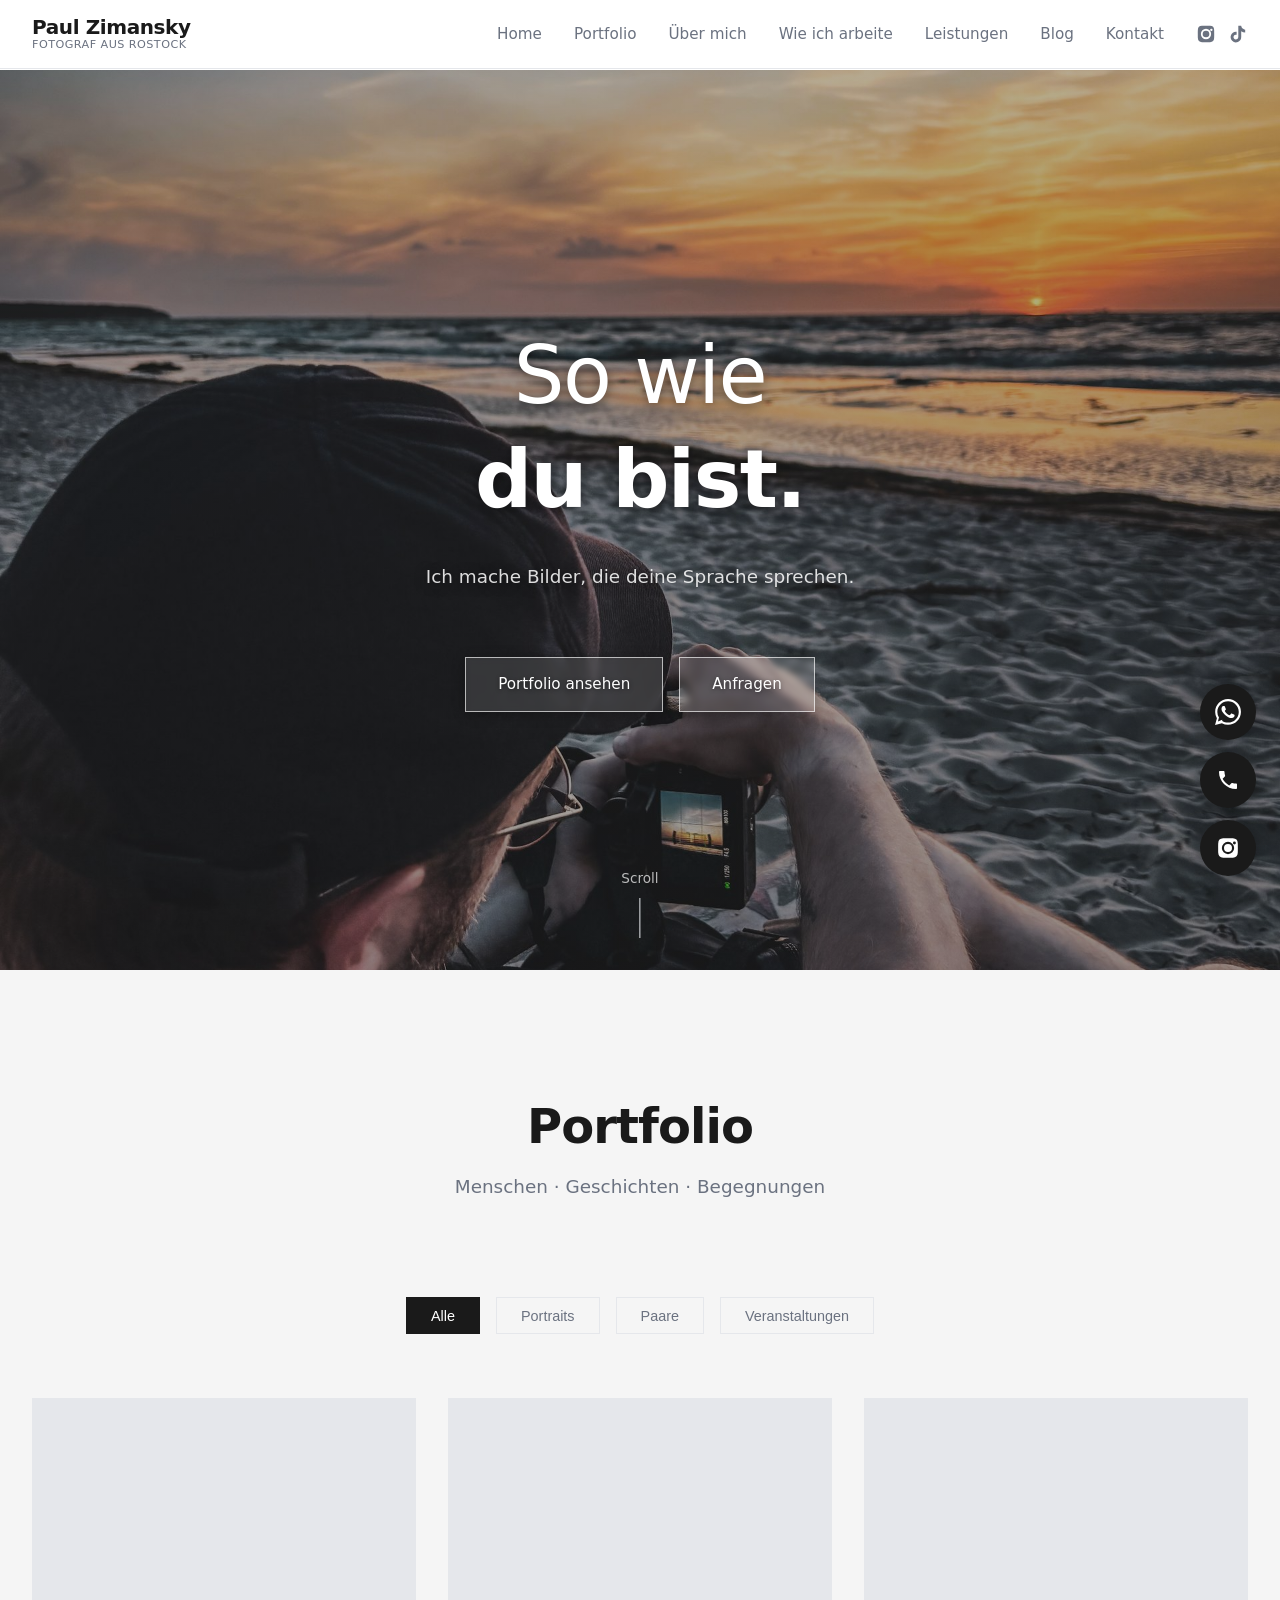
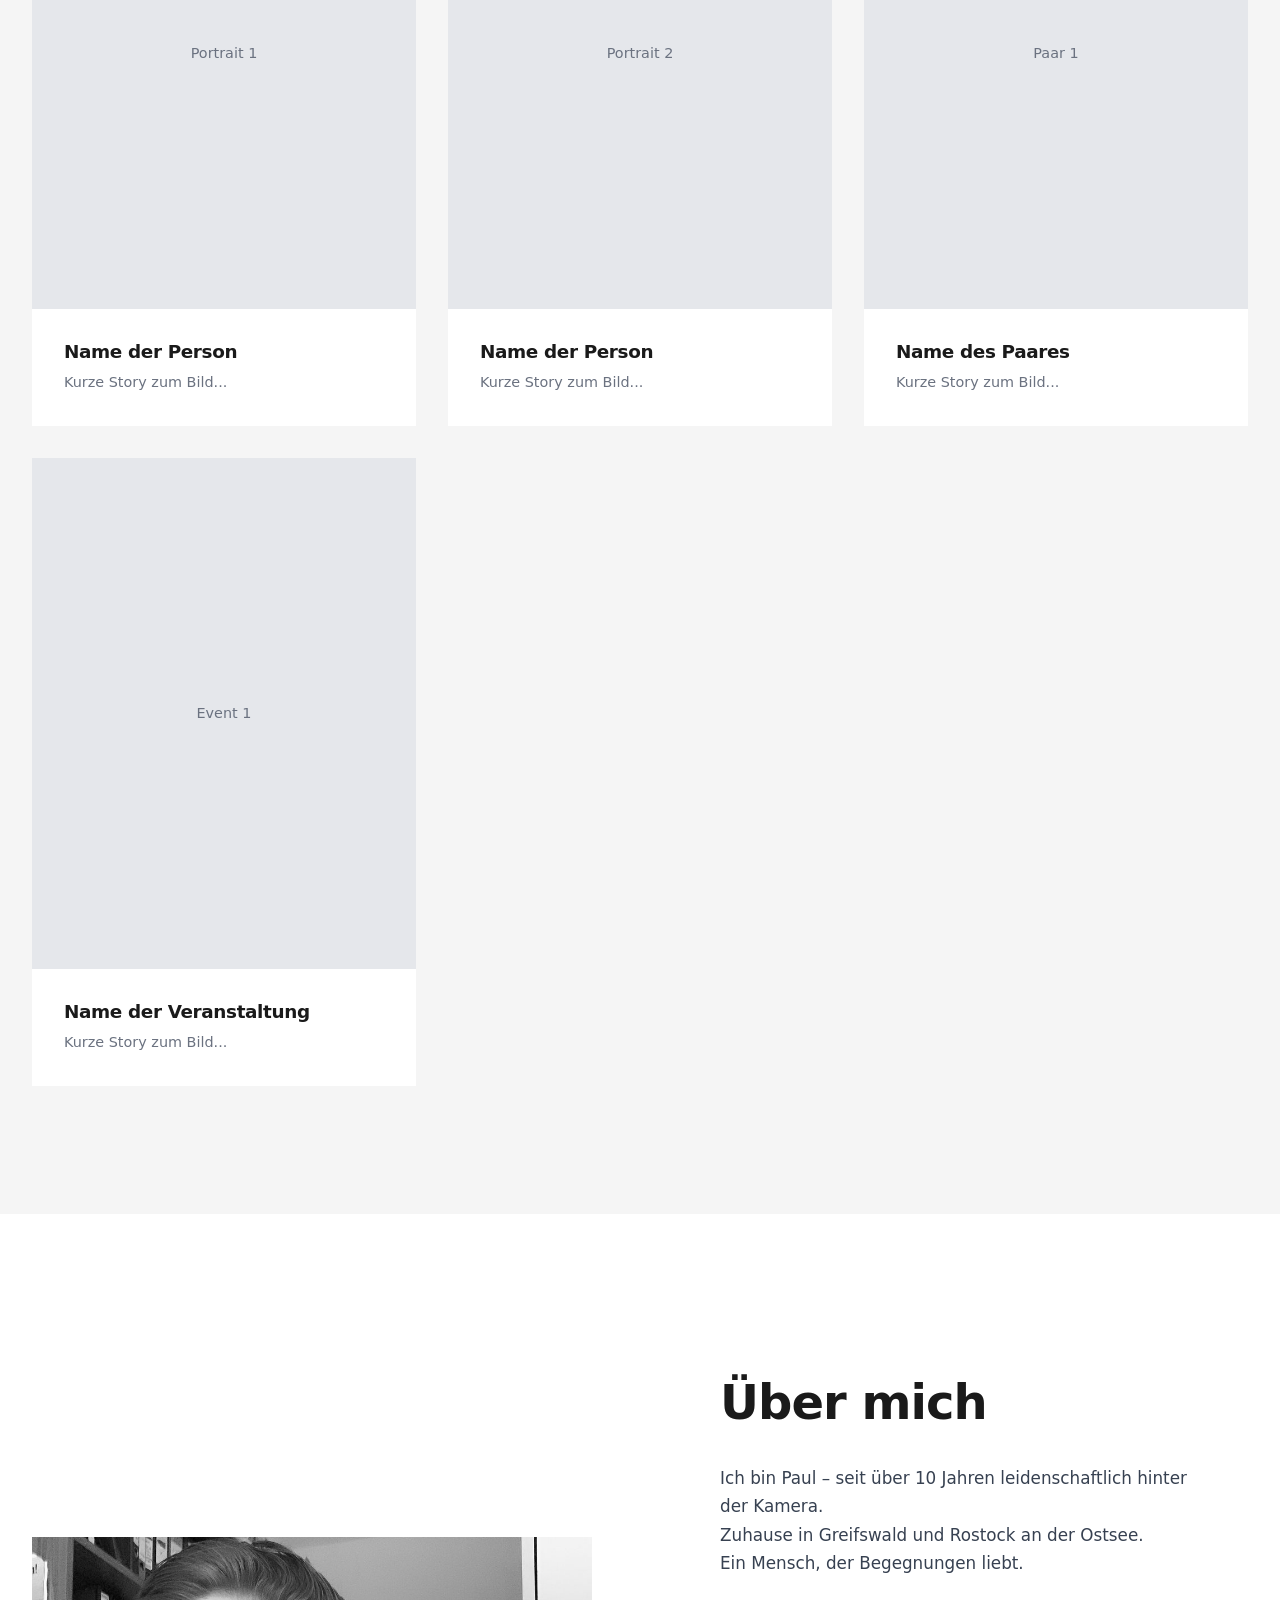
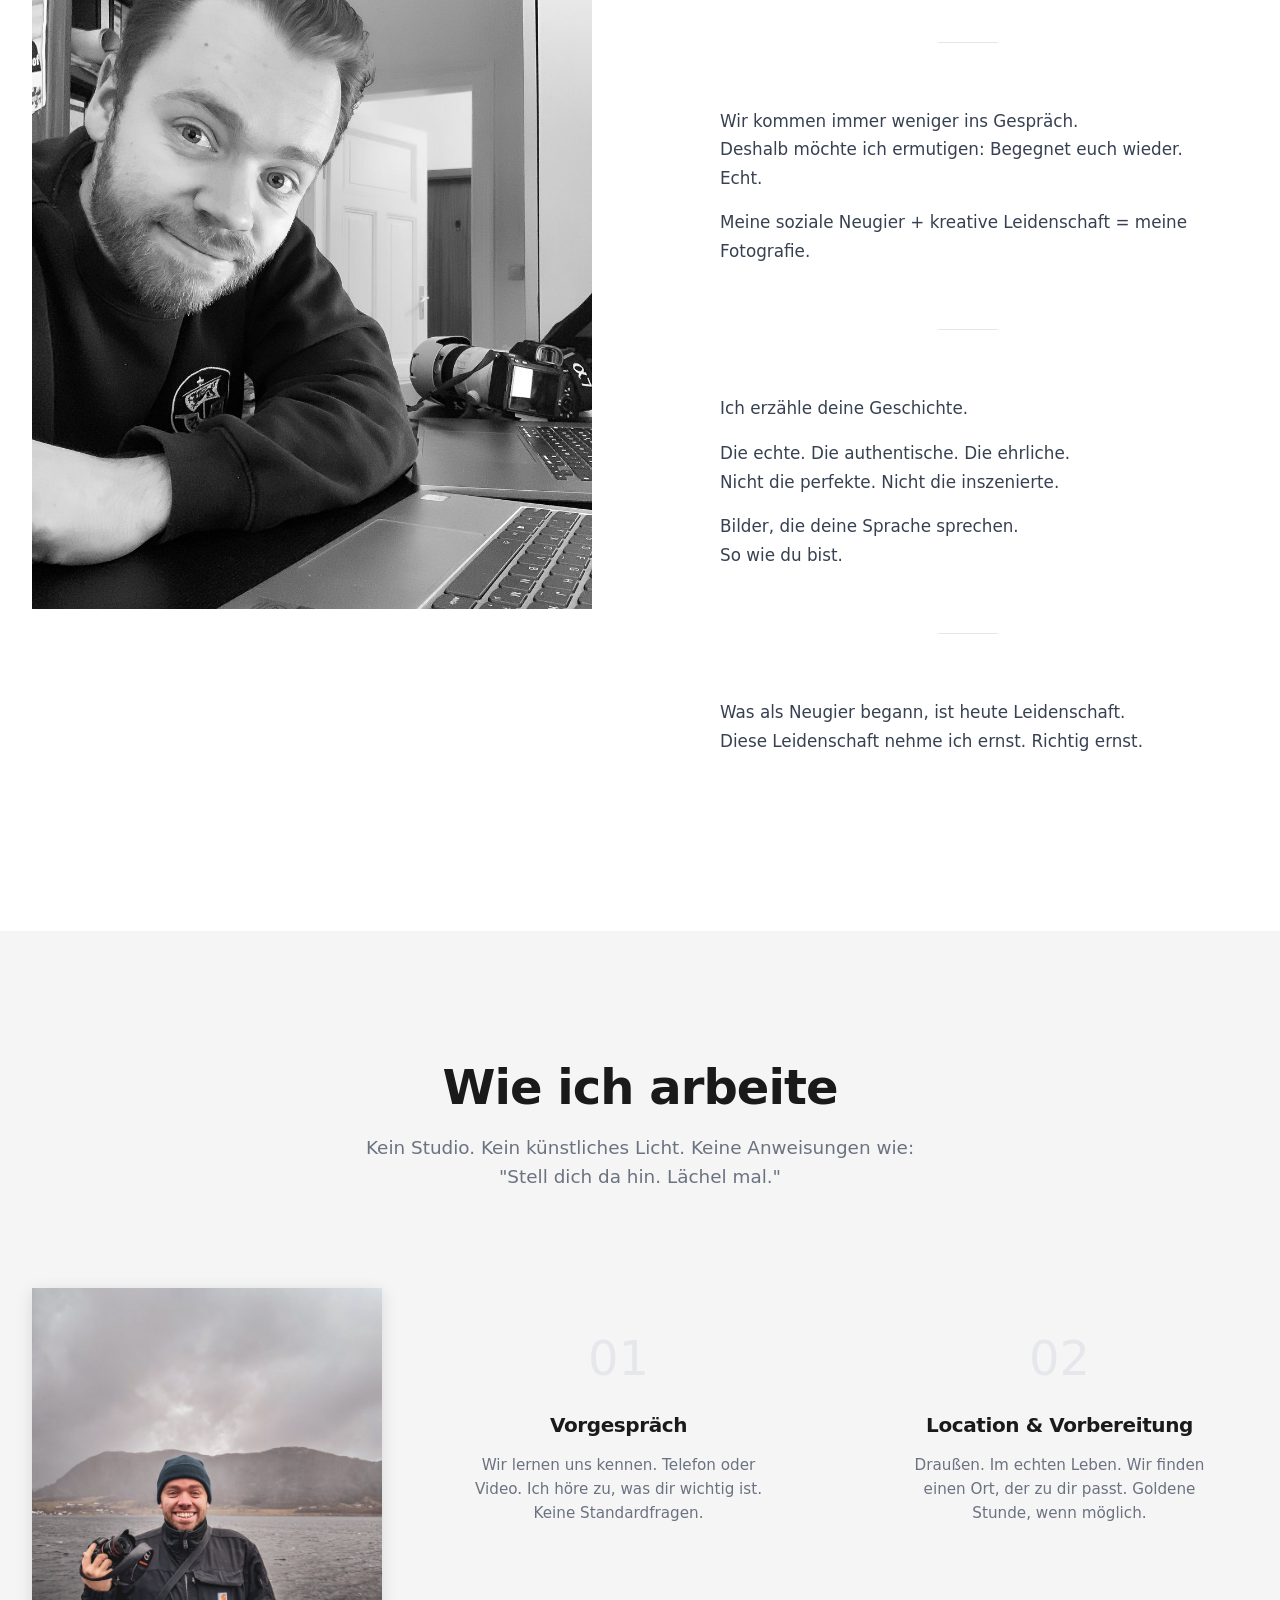
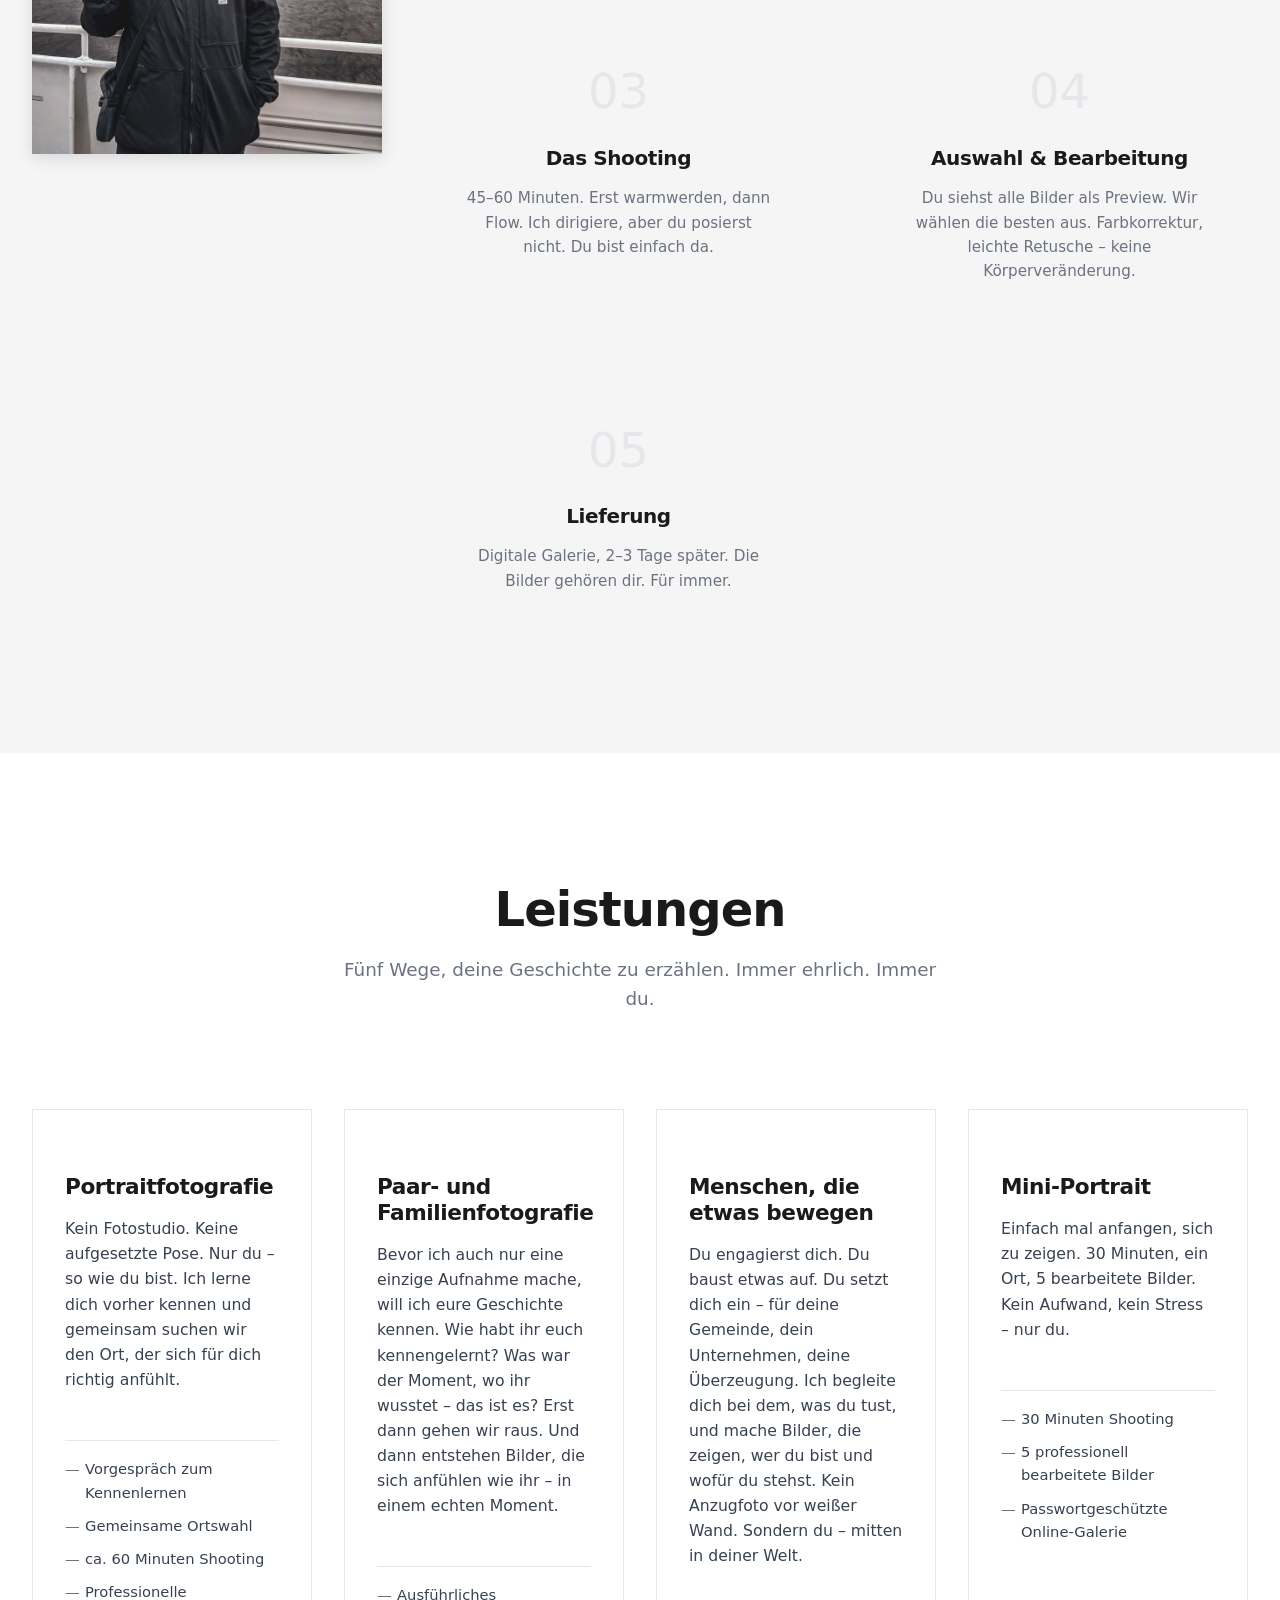
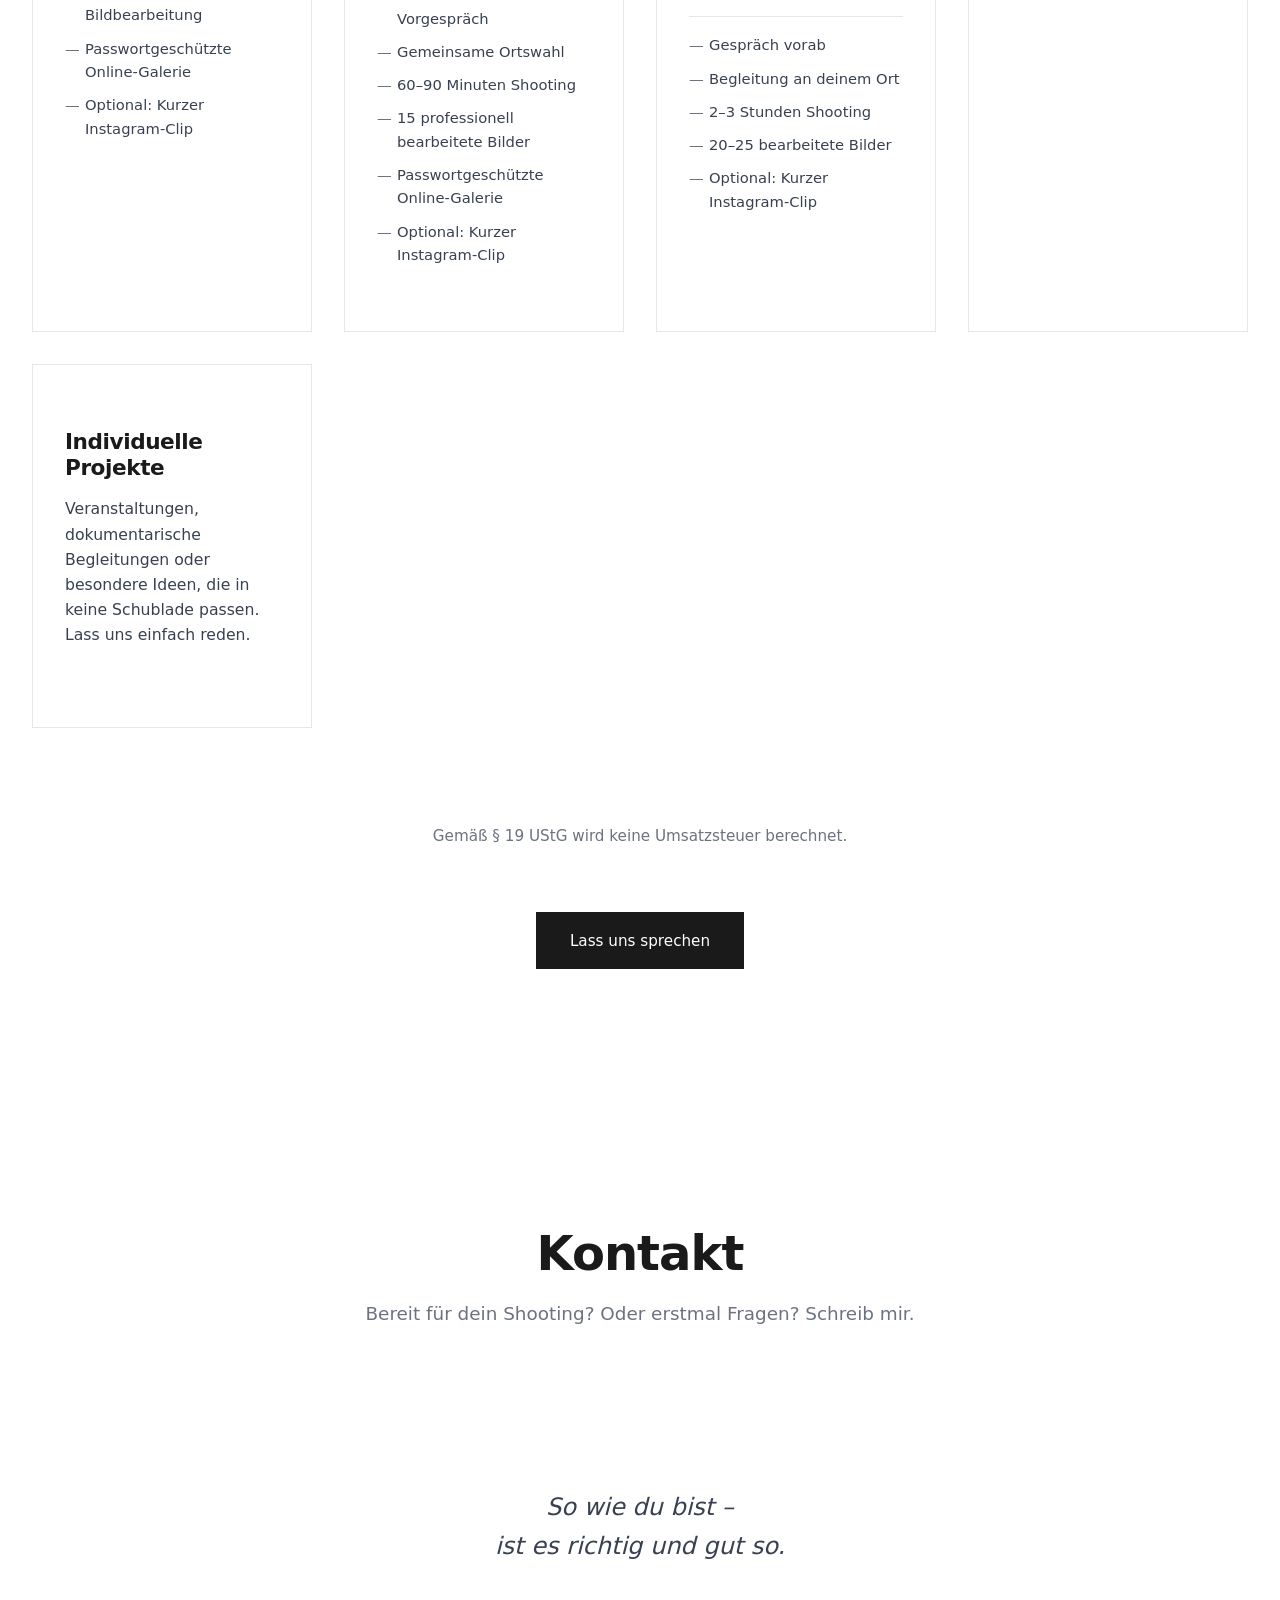
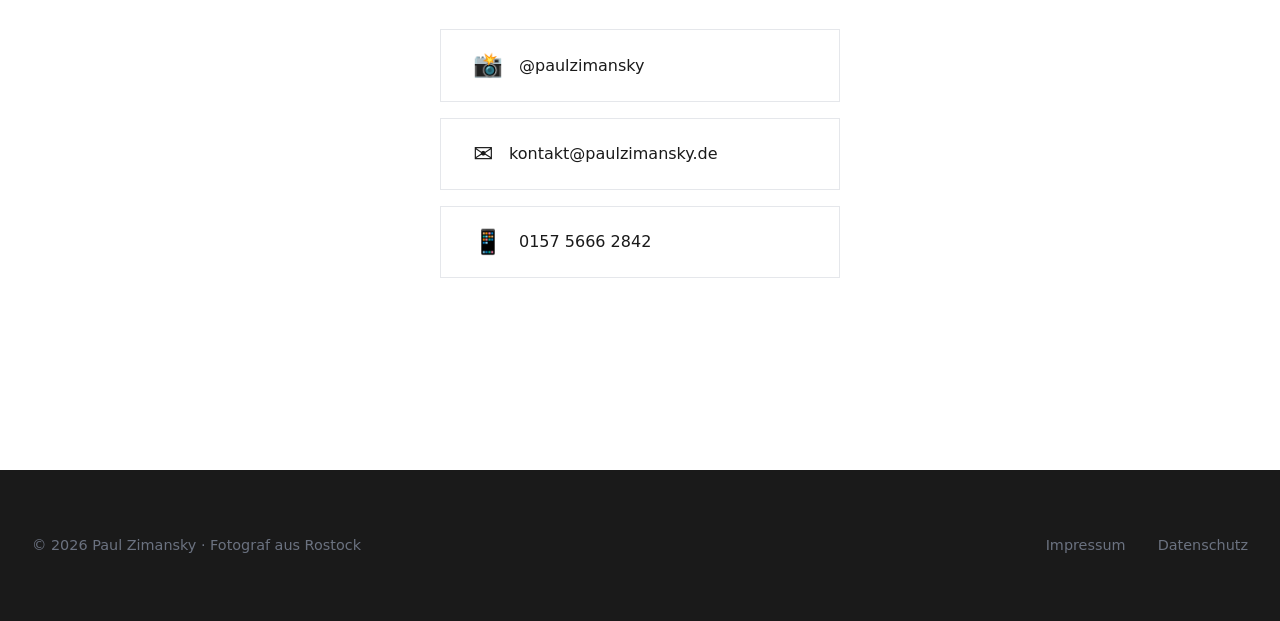
==== commit 8a34d985: "menu-links-aboutme-work-update" ====
--- a/index.html
+++ b/index.html
@@ -131,41 +131,28 @@
                 <div class="about-content">
                     <h2 class="section-title">Über mich</h2>
                     <div class="about-text">
-                        <p class="lead">
-                            Ich bin Paul – seit über 10 Jahren leidenschaftlich
-                            hinter der Kamera. Aus Mecklenburg-Vorpommern, zuhause
-                            in Greifswald und Rostock an der Ostsee. Aber eigentlich
-                            bin ich vor allem eines: <strong>ein Mensch, der
-                            Begegnungen liebt.</strong>
-                        </p>
-                        <p>
-                            Wir kommen immer weniger miteinander ins Gespräch. Wir
-                            leben in einer Gesellschaft, in der viele Ängste, Sorgen
-                            und Vorurteile herrschen. Ich möchte trotz alledem
-                            ermutigen, sich wieder einander zu begegnen. Genau
-                            deshalb verbinde ich meine <strong>soziale Neugier</strong>
-                            mit meiner <strong>kreativen Leidenschaft</strong> hinter
-                            der Kamera.
-                        </p>
-                        <p>
-                            Ich möchte (d)eine Geschichte erzählen. Nicht die
-                            perfekte. Nicht die inszenierte. Die <strong>echte</strong>.
-                            Die <strong>authentische</strong>. Die
-                            <strong>ehrliche</strong>. Bilder, die deine Sprache
-                            sprechen – egal, ob bei dir an dem Tag die Sonne scheint
-                            oder nicht. <strong>So wie du bist.</strong>
-                        </p>
-                        <p>
-                            Vor über 10 Jahren hat mir mein Umfeld gezeigt, wie man
-                            eine Kamera bedient. Was als Neugier begann, wurde zur
-                            eigenständigen Leidenschaft. Und diese Leidenschaft nehme
-                            ich heute ernst. Richtig ernst.
-                        </p>
-                        <p class="emphasis">
-                            Jeder Mensch hat seine eigene Kreativität. Meine ist ein
-                            Auge für den Moment – und eine Menschenkenntnis, die mir
-                            zeigt, wann dieser Moment da ist.
-                        </p>
+                        <p>Ich bin Paul – seit über 10 Jahren leidenschaftlich hinter der Kamera.<br>
+                        Zuhause in Greifswald und Rostock an der Ostsee.<br>
+                        Ein Mensch, der Begegnungen liebt.</p>
+
+                        <hr class="about-divider">
+
+                        <p>Wir kommen immer weniger ins Gespräch.<br>
+                        Deshalb möchte ich ermutigen: Begegnet euch wieder. Echt.</p>
+                        <p>Meine soziale Neugier + kreative Leidenschaft = meine Fotografie.</p>
+
+                        <hr class="about-divider">
+
+                        <p>Ich erzähle deine Geschichte.</p>
+                        <p>Die echte. Die authentische. Die ehrliche.<br>
+                        Nicht die perfekte. Nicht die inszenierte.</p>
+                        <p>Bilder, die deine Sprache sprechen.<br>
+                        So wie du bist.</p>
+
+                        <hr class="about-divider">
+
+                        <p>Was als Neugier begann, ist heute Leidenschaft.<br>
+                        Diese Leidenschaft nehme ich ernst. Richtig ernst.</p>
                     </div>
                 </div>
             </div>
@@ -182,31 +169,38 @@
                 </p>
             </div>
 
-            <div class="process-steps">
-                <div class="process-step">
-                    <div class="step-number">01</div>
-                    <h3>Vorgespräch</h3>
-                    <p>Wir lernen uns kennen. Telefon oder Video. Ich höre zu, was dir wichtig ist. Keine Standardfragen.</p>
-                </div>
-                <div class="process-step">
-                    <div class="step-number">02</div>
-                    <h3>Location & Vorbereitung</h3>
-                    <p>Draußen. Im echten Leben. Wir finden einen Ort, der zu dir passt. Goldene Stunde, wenn möglich.</p>
-                </div>
-                <div class="process-step">
-                    <div class="step-number">03</div>
-                    <h3>Das Shooting</h3>
-                    <p>45–60 Minuten. Erst warmwerden, dann Flow. Ich dirigiere, aber du posierst nicht. Du bist einfach da.</p>
-                </div>
-                <div class="process-step">
-                    <div class="step-number">04</div>
-                    <h3>Auswahl & Bearbeitung</h3>
-                    <p>Du siehst alle Bilder als Preview. Wir wählen die besten aus. Farbkorrektur, leichte Retusche – keine Körperveränderung.</p>
-                </div>
-                <div class="process-step">
-                    <div class="step-number">05</div>
-                    <h3>Lieferung</h3>
-                    <p>Digitale Galerie, 2–3 Tage später. Die Bilder gehören dir. Für immer.</p>
+            <div class="how-i-work-container">
+                <div class="how-i-work-image">
+                    <img src="images/how-i-work.jpg" alt="Paul Zimansky mit Kamera bei der Arbeit" loading="lazy">
+                </div>
+                <div class="how-i-work-steps">
+                    <div class="process-steps">
+                        <div class="process-step">
+                            <div class="step-number">01</div>
+                            <h3>Vorgespräch</h3>
+                            <p>Wir lernen uns kennen. Telefon oder Video. Ich höre zu, was dir wichtig ist. Keine Standardfragen.</p>
+                        </div>
+                        <div class="process-step">
+                            <div class="step-number">02</div>
+                            <h3>Location & Vorbereitung</h3>
+                            <p>Draußen. Im echten Leben. Wir finden einen Ort, der zu dir passt. Goldene Stunde, wenn möglich.</p>
+                        </div>
+                        <div class="process-step">
+                            <div class="step-number">03</div>
+                            <h3>Das Shooting</h3>
+                            <p>45–60 Minuten. Erst warmwerden, dann Flow. Ich dirigiere, aber du posierst nicht. Du bist einfach da.</p>
+                        </div>
+                        <div class="process-step">
+                            <div class="step-number">04</div>
+                            <h3>Auswahl & Bearbeitung</h3>
+                            <p>Du siehst alle Bilder als Preview. Wir wählen die besten aus. Farbkorrektur, leichte Retusche – keine Körperveränderung.</p>
+                        </div>
+                        <div class="process-step">
+                            <div class="step-number">05</div>
+                            <h3>Lieferung</h3>
+                            <p>Digitale Galerie, 2–3 Tage später. Die Bilder gehören dir. Für immer.</p>
+                        </div>
+                    </div>
                 </div>
             </div>
         </div>
--- a/style.css
+++ b/style.css
@@ -916,3 +916,56 @@
     letter-spacing: 0.04em; color: var(--color-gray-dark);
     text-transform: uppercase;
 }
+
+/* ==============================================
+   ÜBER MICH – neue Struktur (einheitliche Größe)
+   ============================================== */
+.about-text p {
+    font-size: 1.05rem;
+    line-height: 1.7;
+    color: var(--color-gray-darker);
+    margin-bottom: var(--spacing-sm);
+}
+.about-divider {
+    border: none;
+    border-top: 1px solid var(--color-gray-medium);
+    width: 60px;
+    margin: var(--spacing-lg) auto;
+}
+.about-text .lead, .about-text .emphasis { font-size: 1.05rem; font-style: normal; color: var(--color-gray-darker); }
+
+/* ==============================================
+   WIE ICH ARBEITE – Foto + Text
+   ============================================== */
+.how-i-work-container {
+    display: flex;
+    gap: 48px;
+    align-items: flex-start;
+}
+.how-i-work-image {
+    flex: 0 0 350px;
+    position: sticky;
+    top: 90px;
+}
+.how-i-work-image img {
+    width: 100%;
+    height: auto;
+    display: block;
+    box-shadow: 0 4px 16px rgba(0,0,0,0.12);
+}
+.how-i-work-steps { flex: 1; }
+.how-i-work-steps .process-steps {
+    display: grid;
+    grid-template-columns: 1fr 1fr;
+    gap: var(--spacing-lg);
+}
+@media (max-width: 768px) {
+    .how-i-work-container { display: block; }
+    .how-i-work-image {
+        position: static;
+        width: 100%;
+        margin-bottom: var(--spacing-lg);
+    }
+    .how-i-work-image img { max-height: 480px; object-fit: cover; }
+    .how-i-work-steps .process-steps { grid-template-columns: 1fr; }
+}
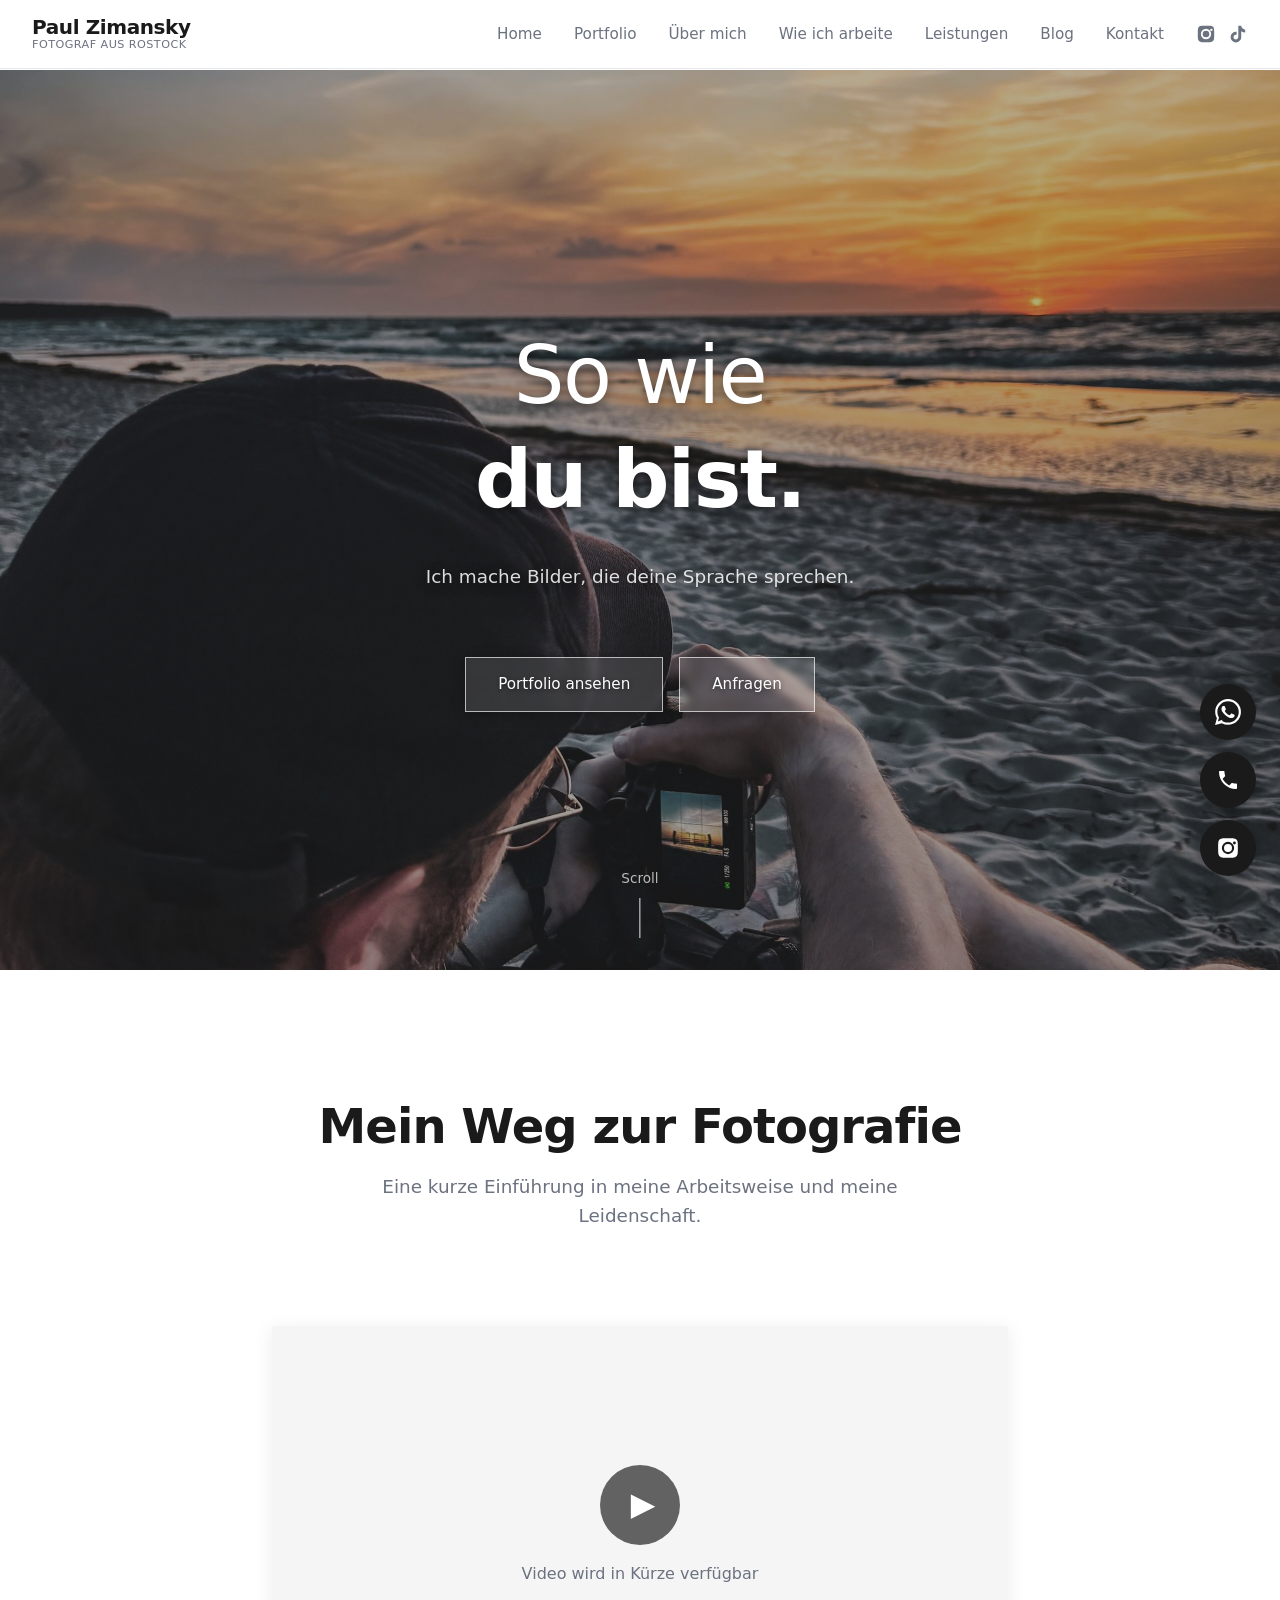
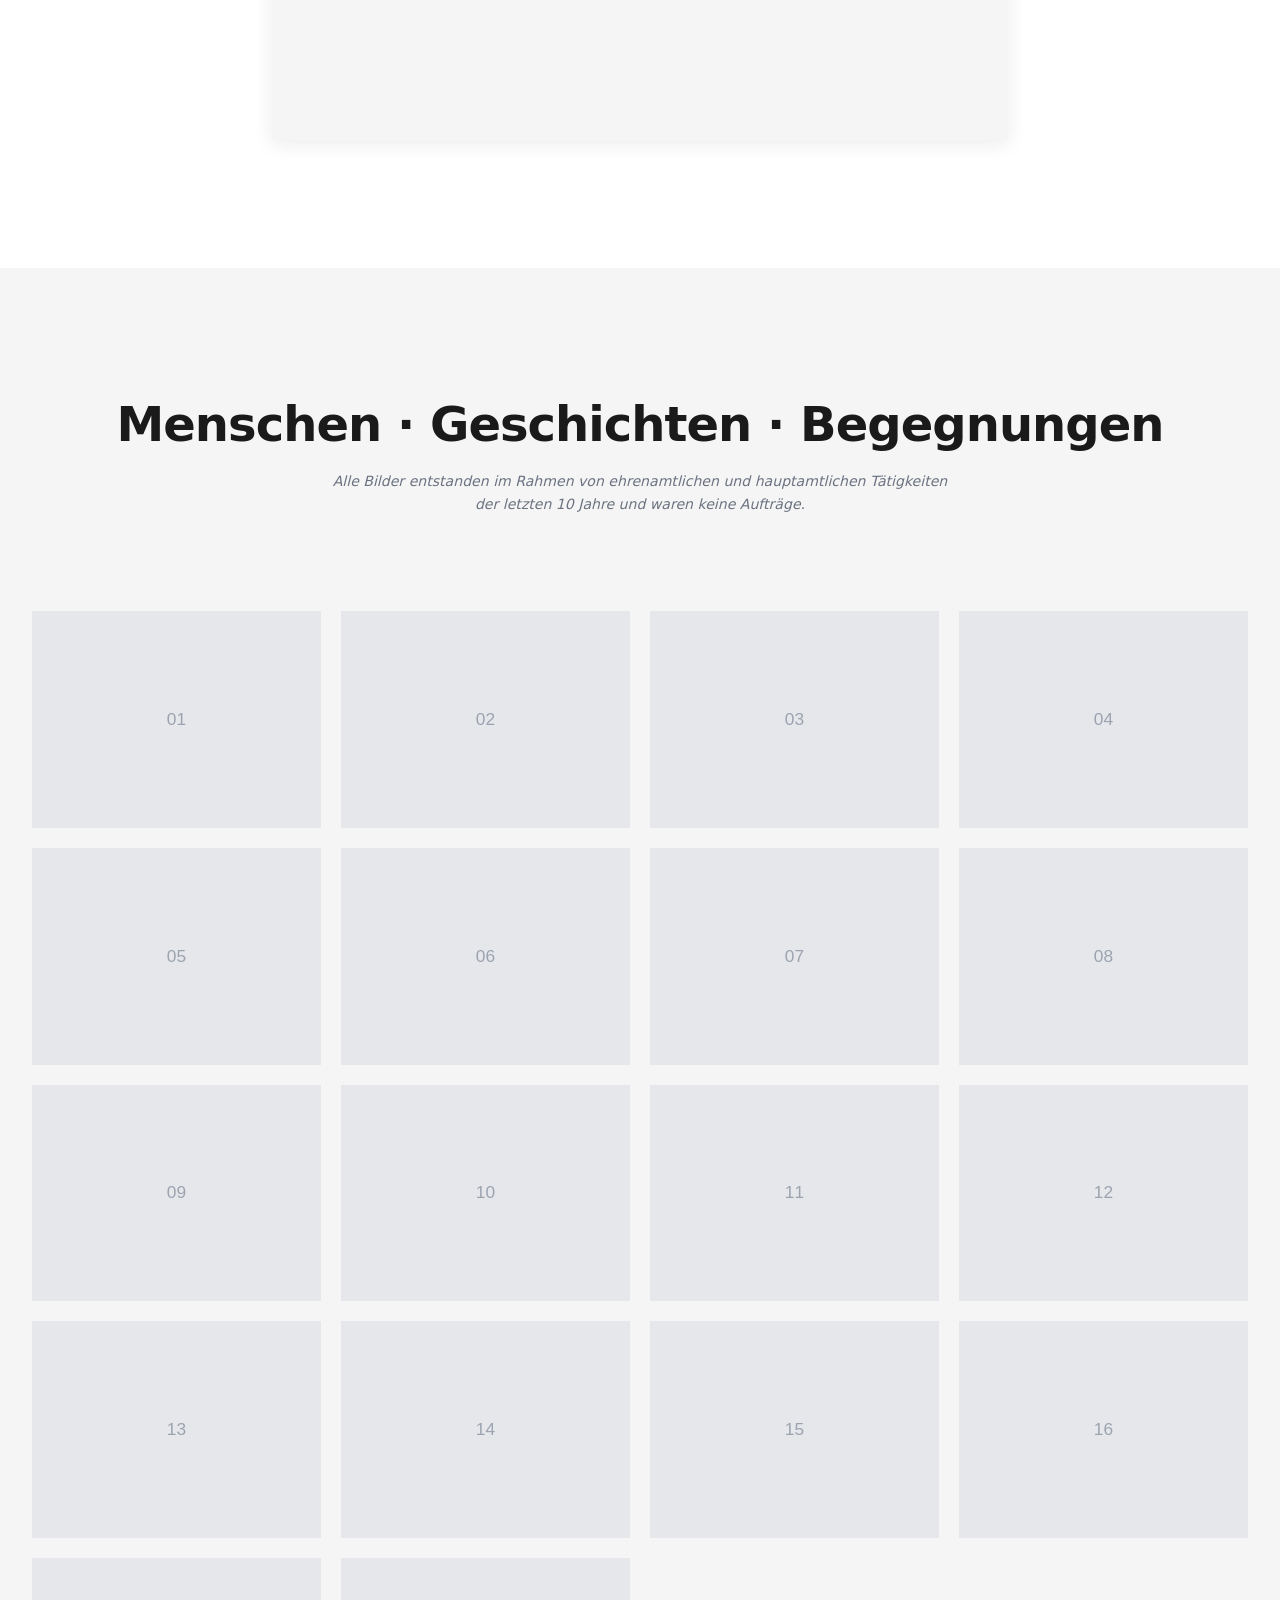
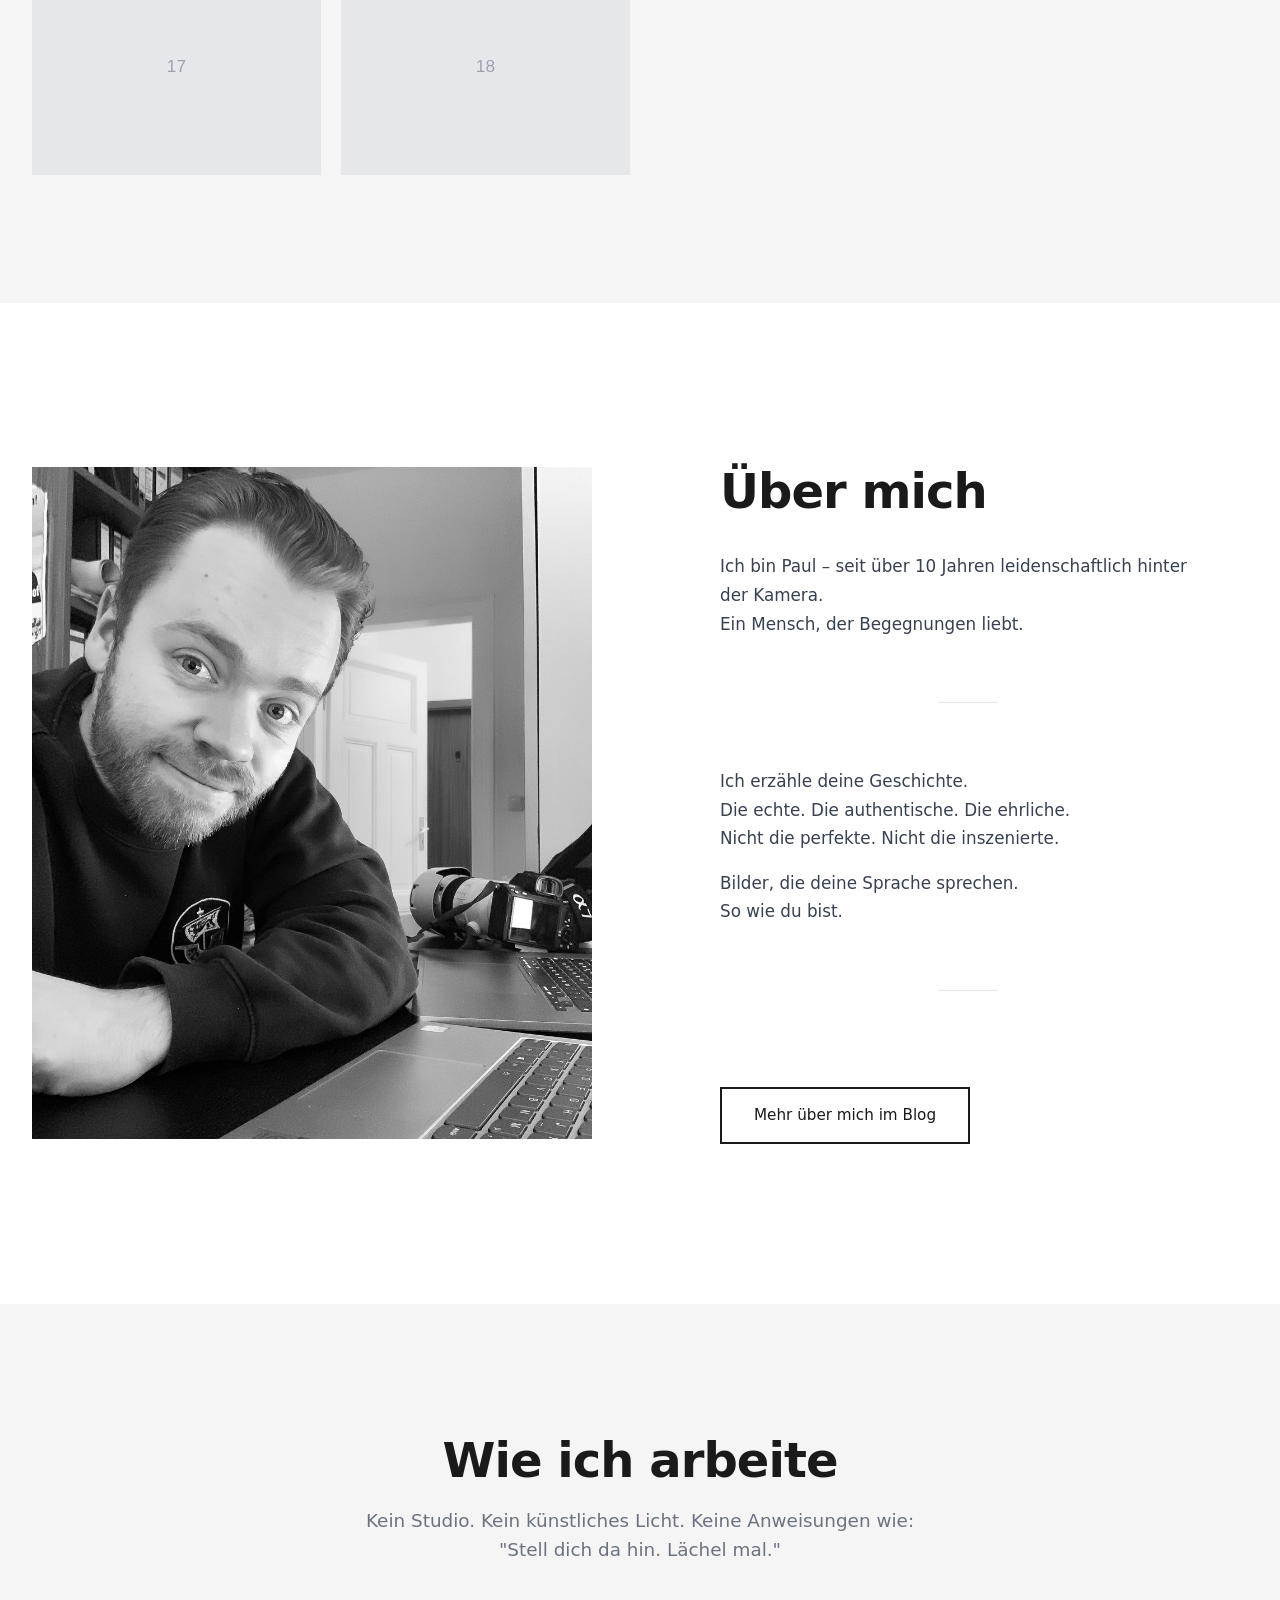
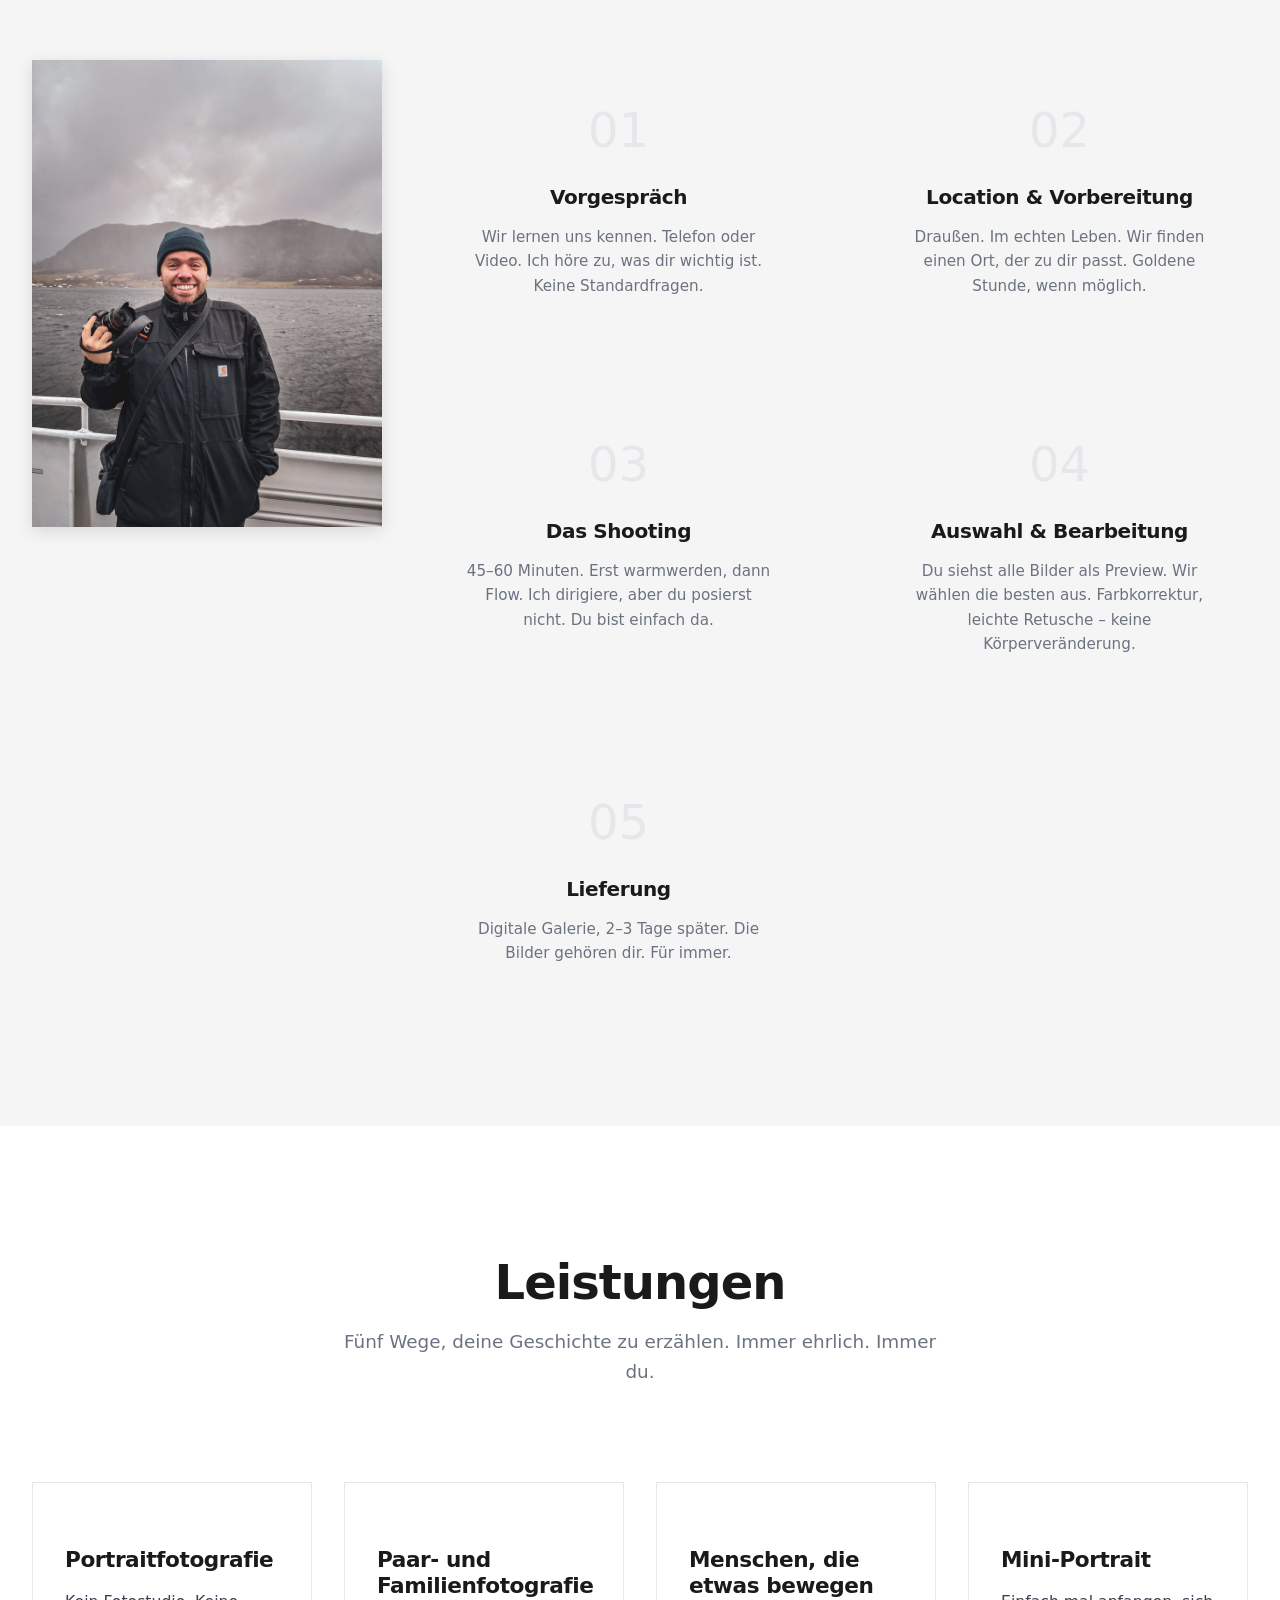
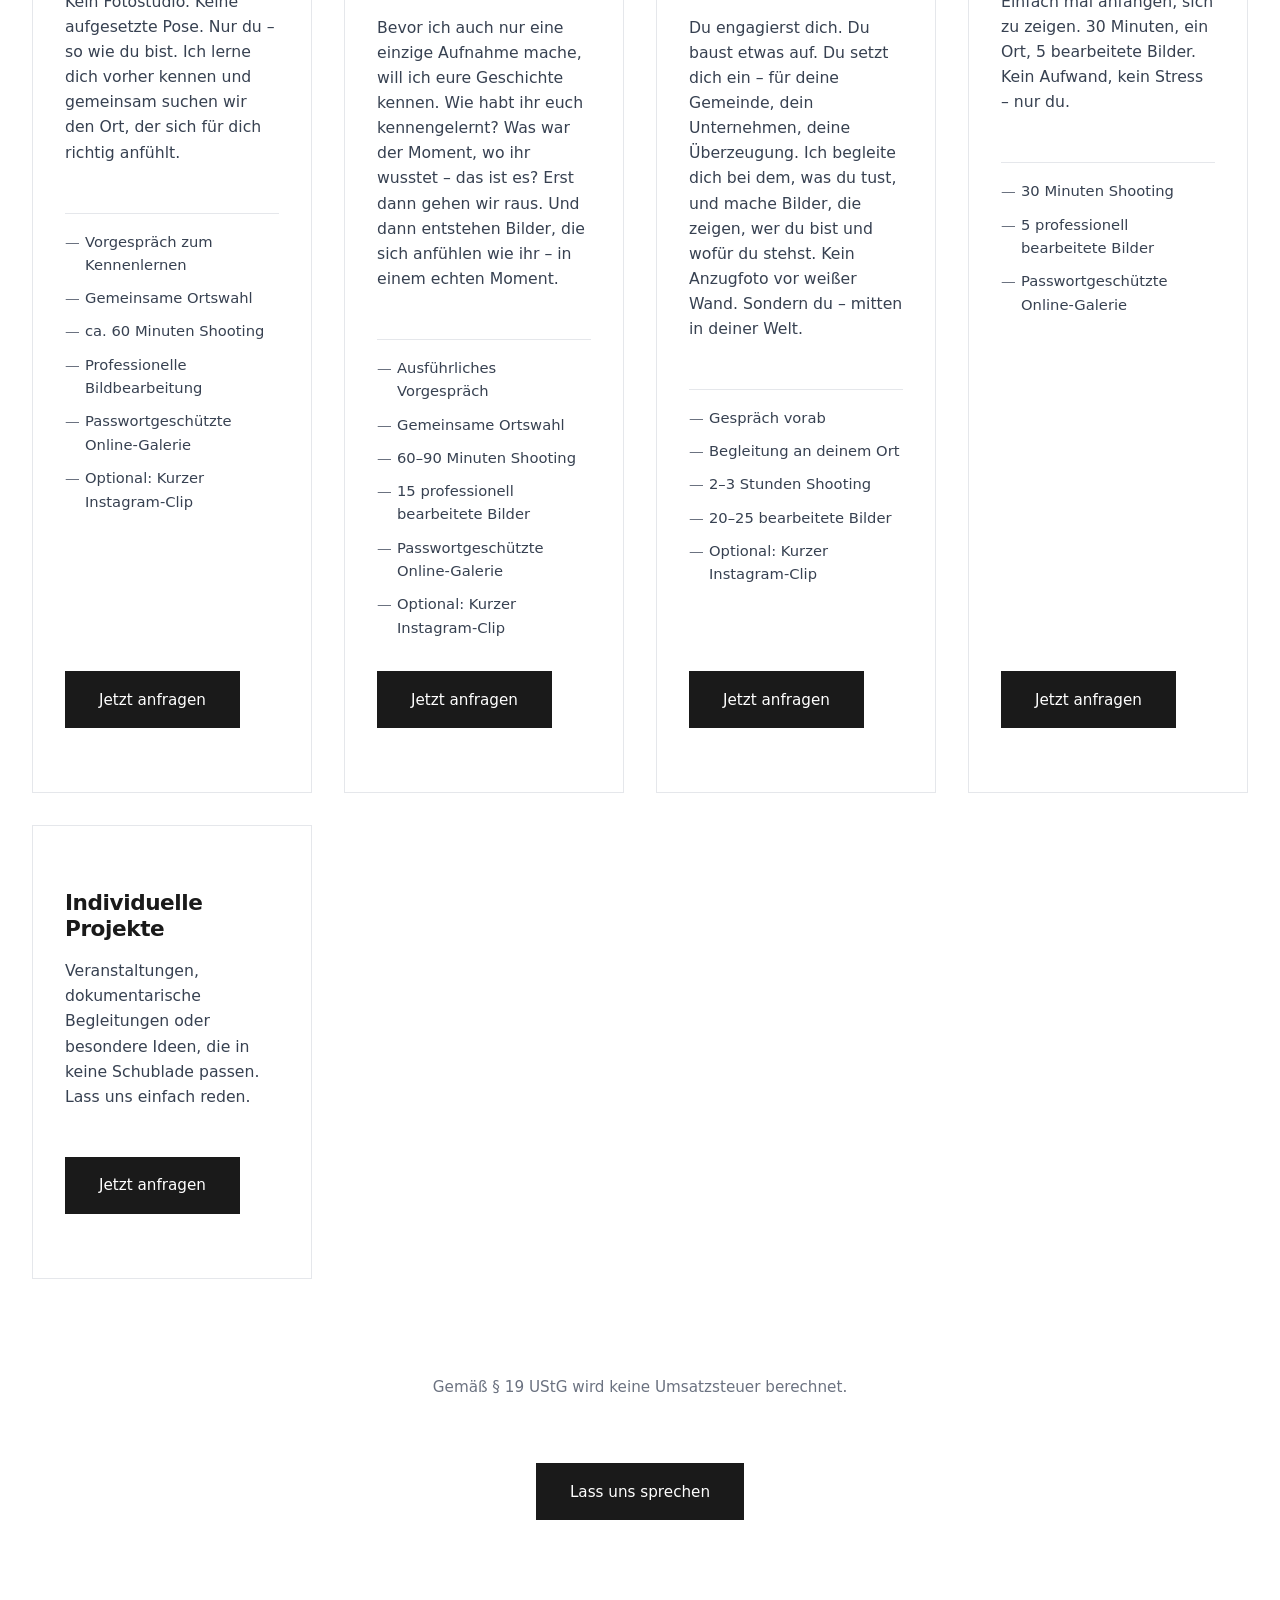
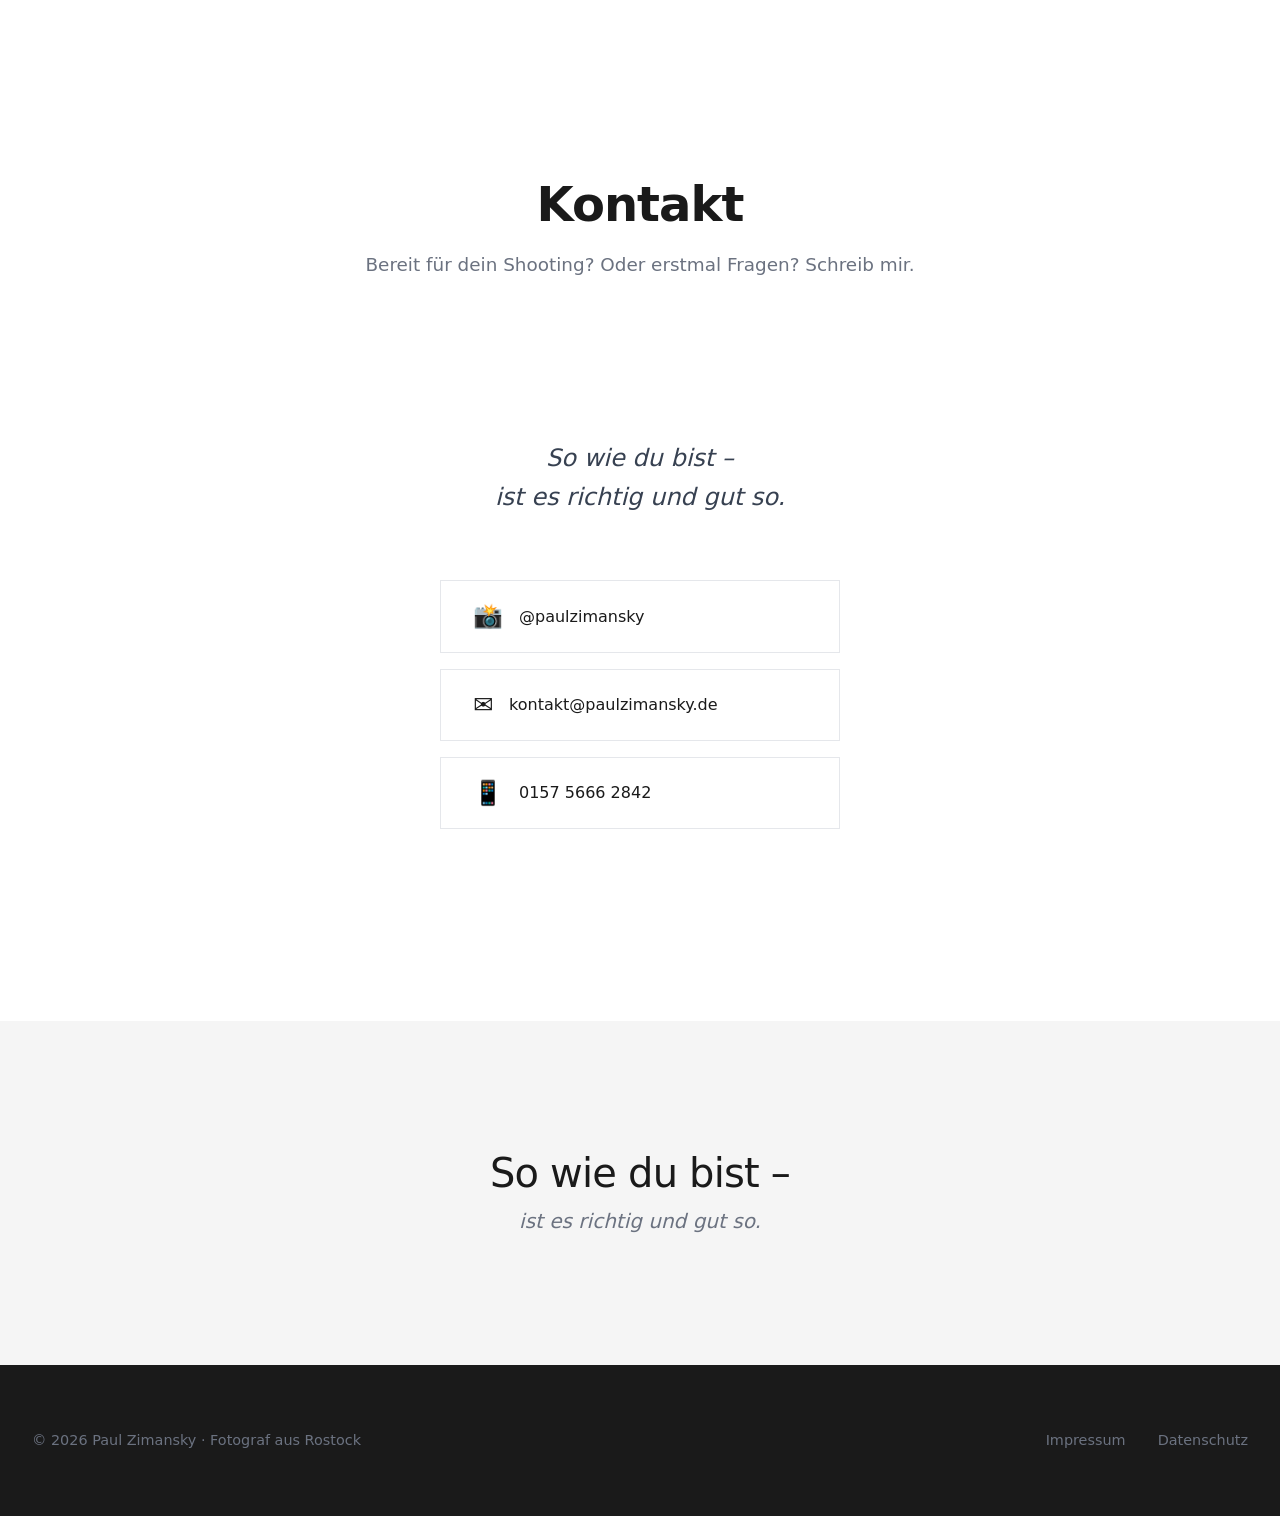
==== commit 36f68111: "updates-portfolio-layout" ====
--- a/index.html
+++ b/index.html
@@ -59,67 +59,109 @@
         </div>
     </section>
 
+    <!-- Video Section -->
+    <section class="video-section">
+        <div class="container-small">
+            <div class="section-header">
+                <h2 class="section-title">Mein Weg zur Fotografie</h2>
+                <p class="section-intro">Eine kurze Einführung in meine Arbeitsweise und meine Leidenschaft.</p>
+            </div>
+            <div class="video-container">
+                <!-- YouTube: ersetze VIDEO_ID mit deiner echten Video-ID -->
+                <div class="video-placeholder">
+                    <div class="video-play-icon">▶</div>
+                    <p>Video wird in Kürze verfügbar</p>
+                </div>
+                <!-- Sobald Video da ist, oberen Block durch dieses iframe ersetzen:
+                <iframe src="https://www.youtube.com/embed/VIDEO_ID" title="Mein Weg zur Fotografie"
+                        frameborder="0" allow="accelerometer; clipboard-write; encrypted-media; gyroscope; picture-in-picture"
+                        allowfullscreen></iframe>
+                -->
+            </div>
+        </div>
+    </section>
+
+    <!-- Portfolio Section -->
     <!-- Portfolio Section -->
     <section id="portfolio" class="portfolio">
         <div class="container">
             <div class="section-header">
-                <h2 class="section-title">Portfolio</h2>
-                <p class="section-intro">
-                    Menschen · Geschichten · Begegnungen
-                </p>
-            </div>
-
-            <!-- Portfolio Filter -->
-            <div class="portfolio-filter">
-                <button class="filter-btn active" data-filter="all">Alle</button>
-                <button class="filter-btn" data-filter="portraits">Portraits</button>
-                <button class="filter-btn" data-filter="paare">Paare</button>
-                <button class="filter-btn" data-filter="events">Veranstaltungen</button>
-            </div>
-
-            <!-- Portfolio Grid -->
+                <h2 class="section-title">Menschen · Geschichten · Begegnungen</h2>
+                <p class="portfolio-disclaimer">
+                    Alle Bilder entstanden im Rahmen von ehrenamtlichen und hauptamtlichen
+                    Tätigkeiten der letzten 10 Jahre und waren keine Aufträge.
+                </p>
+            </div>
+
             <div class="portfolio-grid" id="portfolio-grid">
-                <!-- Portfolio Items werden hier dynamisch eingefügt -->
-                <!-- Platzhalter für Demo -->
-                <div class="portfolio-item" data-category="portraits">
-                    <div class="portfolio-image">
-                        <div class="placeholder-image">Portrait 1</div>
-                    </div>
-                    <div class="portfolio-caption">
-                        <h3>Name der Person</h3>
-                        <p>Kurze Story zum Bild...</p>
-                    </div>
-                </div>
-                <div class="portfolio-item" data-category="portraits">
-                    <div class="portfolio-image">
-                        <div class="placeholder-image">Portrait 2</div>
-                    </div>
-                    <div class="portfolio-caption">
-                        <h3>Name der Person</h3>
-                        <p>Kurze Story zum Bild...</p>
-                    </div>
-                </div>
-                <div class="portfolio-item" data-category="paare">
-                    <div class="portfolio-image">
-                        <div class="placeholder-image">Paar 1</div>
-                    </div>
-                    <div class="portfolio-caption">
-                        <h3>Name des Paares</h3>
-                        <p>Kurze Story zum Bild...</p>
-                    </div>
-                </div>
-                <div class="portfolio-item" data-category="events">
-                    <div class="portfolio-image">
-                        <div class="placeholder-image">Event 1</div>
-                    </div>
-                    <div class="portfolio-caption">
-                        <h3>Name der Veranstaltung</h3>
-                        <p>Kurze Story zum Bild...</p>
-                    </div>
-                </div>
-            </div>
-        </div>
-    </section>
+                <div class="portfolio-item" data-image="images/portfolio/01.svg" data-story="Geschichte für Bild 01. Hier kommt später die Story rein, die zu diesem Bild gehört.">
+                    <img src="images/portfolio/01.svg" alt="Portfolio Bild 01" loading="lazy">
+                </div>
+                <div class="portfolio-item" data-image="images/portfolio/02.svg" data-story="Geschichte für Bild 02. Hier kommt später die Story rein, die zu diesem Bild gehört.">
+                    <img src="images/portfolio/02.svg" alt="Portfolio Bild 02" loading="lazy">
+                </div>
+                <div class="portfolio-item" data-image="images/portfolio/03.svg" data-story="Geschichte für Bild 03. Hier kommt später die Story rein, die zu diesem Bild gehört.">
+                    <img src="images/portfolio/03.svg" alt="Portfolio Bild 03" loading="lazy">
+                </div>
+                <div class="portfolio-item" data-image="images/portfolio/04.svg" data-story="Geschichte für Bild 04. Hier kommt später die Story rein, die zu diesem Bild gehört.">
+                    <img src="images/portfolio/04.svg" alt="Portfolio Bild 04" loading="lazy">
+                </div>
+                <div class="portfolio-item" data-image="images/portfolio/05.svg" data-story="Geschichte für Bild 05. Hier kommt später die Story rein, die zu diesem Bild gehört.">
+                    <img src="images/portfolio/05.svg" alt="Portfolio Bild 05" loading="lazy">
+                </div>
+                <div class="portfolio-item" data-image="images/portfolio/06.svg" data-story="Geschichte für Bild 06. Hier kommt später die Story rein, die zu diesem Bild gehört.">
+                    <img src="images/portfolio/06.svg" alt="Portfolio Bild 06" loading="lazy">
+                </div>
+                <div class="portfolio-item" data-image="images/portfolio/07.svg" data-story="Geschichte für Bild 07. Hier kommt später die Story rein, die zu diesem Bild gehört.">
+                    <img src="images/portfolio/07.svg" alt="Portfolio Bild 07" loading="lazy">
+                </div>
+                <div class="portfolio-item" data-image="images/portfolio/08.svg" data-story="Geschichte für Bild 08. Hier kommt später die Story rein, die zu diesem Bild gehört.">
+                    <img src="images/portfolio/08.svg" alt="Portfolio Bild 08" loading="lazy">
+                </div>
+                <div class="portfolio-item" data-image="images/portfolio/09.svg" data-story="Geschichte für Bild 09. Hier kommt später die Story rein, die zu diesem Bild gehört.">
+                    <img src="images/portfolio/09.svg" alt="Portfolio Bild 09" loading="lazy">
+                </div>
+                <div class="portfolio-item" data-image="images/portfolio/10.svg" data-story="Geschichte für Bild 10. Hier kommt später die Story rein, die zu diesem Bild gehört.">
+                    <img src="images/portfolio/10.svg" alt="Portfolio Bild 10" loading="lazy">
+                </div>
+                <div class="portfolio-item" data-image="images/portfolio/11.svg" data-story="Geschichte für Bild 11. Hier kommt später die Story rein, die zu diesem Bild gehört.">
+                    <img src="images/portfolio/11.svg" alt="Portfolio Bild 11" loading="lazy">
+                </div>
+                <div class="portfolio-item" data-image="images/portfolio/12.svg" data-story="Geschichte für Bild 12. Hier kommt später die Story rein, die zu diesem Bild gehört.">
+                    <img src="images/portfolio/12.svg" alt="Portfolio Bild 12" loading="lazy">
+                </div>
+                <div class="portfolio-item" data-image="images/portfolio/13.svg" data-story="Geschichte für Bild 13. Hier kommt später die Story rein, die zu diesem Bild gehört.">
+                    <img src="images/portfolio/13.svg" alt="Portfolio Bild 13" loading="lazy">
+                </div>
+                <div class="portfolio-item" data-image="images/portfolio/14.svg" data-story="Geschichte für Bild 14. Hier kommt später die Story rein, die zu diesem Bild gehört.">
+                    <img src="images/portfolio/14.svg" alt="Portfolio Bild 14" loading="lazy">
+                </div>
+                <div class="portfolio-item" data-image="images/portfolio/15.svg" data-story="Geschichte für Bild 15. Hier kommt später die Story rein, die zu diesem Bild gehört.">
+                    <img src="images/portfolio/15.svg" alt="Portfolio Bild 15" loading="lazy">
+                </div>
+                <div class="portfolio-item" data-image="images/portfolio/16.svg" data-story="Geschichte für Bild 16. Hier kommt später die Story rein, die zu diesem Bild gehört.">
+                    <img src="images/portfolio/16.svg" alt="Portfolio Bild 16" loading="lazy">
+                </div>
+                <div class="portfolio-item" data-image="images/portfolio/17.svg" data-story="Geschichte für Bild 17. Hier kommt später die Story rein, die zu diesem Bild gehört.">
+                    <img src="images/portfolio/17.svg" alt="Portfolio Bild 17" loading="lazy">
+                </div>
+                <div class="portfolio-item" data-image="images/portfolio/18.svg" data-story="Geschichte für Bild 18. Hier kommt später die Story rein, die zu diesem Bild gehört.">
+                    <img src="images/portfolio/18.svg" alt="Portfolio Bild 18" loading="lazy">
+                </div>
+            </div>
+        </div>
+    </section>
+
+    <!-- Portfolio Modal -->
+    <div class="pf-modal" id="pfModal" aria-hidden="true">
+        <button class="pf-close" id="pfClose" aria-label="Schließen">&times;</button>
+        <button class="pf-prev" id="pfPrev" aria-label="Vorheriges Bild">‹</button>
+        <button class="pf-next" id="pfNext" aria-label="Nächstes Bild">›</button>
+        <div class="pf-modal-inner">
+            <img id="pfImage" src="" alt="">
+            <p id="pfStory"></p>
+        </div>
+    </div>
 
     <!-- Über mich Section -->
     <section id="ueber-mich" class="about">
@@ -130,29 +172,21 @@
                 </div>
                 <div class="about-content">
                     <h2 class="section-title">Über mich</h2>
-                    <div class="about-text">
+                                        <div class="about-text">
                         <p>Ich bin Paul – seit über 10 Jahren leidenschaftlich hinter der Kamera.<br>
-                        Zuhause in Greifswald und Rostock an der Ostsee.<br>
                         Ein Mensch, der Begegnungen liebt.</p>
 
                         <hr class="about-divider">
 
-                        <p>Wir kommen immer weniger ins Gespräch.<br>
-                        Deshalb möchte ich ermutigen: Begegnet euch wieder. Echt.</p>
-                        <p>Meine soziale Neugier + kreative Leidenschaft = meine Fotografie.</p>
-
-                        <hr class="about-divider">
-
-                        <p>Ich erzähle deine Geschichte.</p>
-                        <p>Die echte. Die authentische. Die ehrliche.<br>
+                        <p>Ich erzähle deine Geschichte.<br>
+                        Die echte. Die authentische. Die ehrliche.<br>
                         Nicht die perfekte. Nicht die inszenierte.</p>
                         <p>Bilder, die deine Sprache sprechen.<br>
                         So wie du bist.</p>
 
                         <hr class="about-divider">
 
-                        <p>Was als Neugier begann, ist heute Leidenschaft.<br>
-                        Diese Leidenschaft nehme ich ernst. Richtig ernst.</p>
+                        <a href="blog.html" class="btn btn-secondary about-blog-btn">Mehr über mich im Blog</a>
                     </div>
                 </div>
             </div>
@@ -232,6 +266,8 @@
                         <li>Passwortgeschützte Online-Galerie</li>
                         <li>Optional: Kurzer Instagram-Clip</li>
                     </ul>
+                
+                    <a href="contact.html?service=portrait" class="btn btn-primary service-btn">Jetzt anfragen</a>
                 </div>
 
                 <div class="service-card">
@@ -250,6 +286,8 @@
                         <li>Passwortgeschützte Online-Galerie</li>
                         <li>Optional: Kurzer Instagram-Clip</li>
                     </ul>
+                
+                    <a href="contact.html?service=paar-familie" class="btn btn-primary service-btn">Jetzt anfragen</a>
                 </div>
 
                 <div class="service-card">
@@ -267,6 +305,8 @@
                         <li>20–25 bearbeitete Bilder</li>
                         <li>Optional: Kurzer Instagram-Clip</li>
                     </ul>
+                
+                    <a href="contact.html?service=engagement" class="btn btn-primary service-btn">Jetzt anfragen</a>
                 </div>
 
                 <div class="service-card">
@@ -280,6 +320,8 @@
                         <li>5 professionell bearbeitete Bilder</li>
                         <li>Passwortgeschützte Online-Galerie</li>
                     </ul>
+                
+                    <a href="contact.html?service=mini-portrait" class="btn btn-primary service-btn">Jetzt anfragen</a>
                 </div>
 
                 <div class="service-card">
@@ -288,6 +330,8 @@
                         Veranstaltungen, dokumentarische Begleitungen oder besondere Ideen,
                         die in keine Schublade passen. Lass uns einfach reden.
                     </p>
+                
+                    <a href="contact.html?service=projekt" class="btn btn-primary service-btn">Jetzt anfragen</a>
                 </div>
             </div>
 
@@ -338,6 +382,11 @@
         </div>
     </section>
 
+    <section class="closing-statement">
+        <h2>So wie du bist –</h2>
+        <p>ist es richtig und gut so.</p>
+    </section>
+
     <!-- Footer -->
     <footer class="footer">
         <div class="container">
@@ -363,6 +412,7 @@
     </div>
 
     <script src="script.js"></script>
+    <script src="portfolio.js"></script>
     <script src="floating-contact.js"></script>
 </body>
 </html>
--- a/style.css
+++ b/style.css
@@ -969,3 +969,95 @@
     .how-i-work-image img { max-height: 480px; object-fit: cover; }
     .how-i-work-steps .process-steps { grid-template-columns: 1fr; }
 }
+
+/* ==============================================
+   VIDEO-SEKTION
+   ============================================== */
+.video-section { background:var(--color-white); }
+.video-container {
+    position:relative; max-width:900px; margin:0 auto;
+    aspect-ratio:16/9; background:var(--color-gray-light);
+    box-shadow:0 4px 20px rgba(0,0,0,0.08);
+}
+.video-container iframe { width:100%; height:100%; border:0; }
+.video-placeholder {
+    position:absolute; inset:0; display:flex; flex-direction:column;
+    align-items:center; justify-content:center; color:var(--color-gray-dark);
+}
+.video-play-icon {
+    width:80px; height:80px; border-radius:50%; background:rgba(0,0,0,0.6);
+    color:#fff; font-size:32px; display:flex; align-items:center;
+    justify-content:center; margin-bottom:16px; padding-left:6px;
+}
+
+/* ==============================================
+   "ÜBER MICH" BLOG-BUTTON
+   ============================================== */
+.about-blog-btn { margin-top:var(--spacing-md); }
+
+/* ==============================================
+   LEISTUNGEN: "Jetzt anfragen" Button
+   ============================================== */
+.service-btn { margin-top:var(--spacing-md); text-align:center; align-self:flex-start; }
+.service-card { display:flex; flex-direction:column; }
+.service-card .service-list { flex-grow:1; }
+
+/* ==============================================
+   PORTFOLIO – 18er-Grid + Modal (NEU)
+   ============================================== */
+.portfolio-disclaimer {
+    font-size:0.88rem; color:var(--color-gray-dark); font-style:italic;
+    max-width:640px; margin:0 auto;
+}
+#portfolio-grid {
+    display:grid; grid-template-columns:repeat(auto-fit,minmax(250px,1fr));
+    gap:20px; margin-top:var(--spacing-lg);
+}
+#portfolio-grid .portfolio-item {
+    background:#f0f0f0; overflow:hidden; cursor:pointer; padding-bottom:0;
+}
+#portfolio-grid .portfolio-item img {
+    position:static; width:100%; height:100%; aspect-ratio:4/3;
+    object-fit:cover; display:block; transition:transform 0.4s ease;
+}
+#portfolio-grid .portfolio-item:hover img { transform:scale(1.05); }
+
+.pf-modal {
+    display:none; position:fixed; inset:0; background:rgba(0,0,0,0.92);
+    z-index:2000; align-items:center; justify-content:center; padding:20px;
+}
+.pf-modal.active { display:flex; }
+.pf-modal-inner {
+    max-width:700px; width:100%; background:#fff; padding:30px;
+    max-height:90vh; overflow-y:auto;
+}
+.pf-modal-inner img { max-width:100%; height:auto; margin-bottom:20px; display:block; }
+.pf-modal-inner p { font-size:1rem; line-height:1.7; color:var(--color-gray-darker); margin:0; }
+.pf-close, .pf-prev, .pf-next {
+    position:absolute; background:none; border:0; color:#fff;
+    font-size:40px; cursor:pointer; padding:10px;
+}
+.pf-close { top:15px; right:20px; }
+.pf-prev { left:20px; top:50%; transform:translateY(-50%); }
+.pf-next { right:20px; top:50%; transform:translateY(-50%); }
+.pf-close:hover, .pf-prev:hover, .pf-next:hover { opacity:0.7; }
+
+/* ==============================================
+   CLOSING-STATEMENT "So wie du bist"
+   ============================================== */
+.closing-statement {
+    text-align:center; padding:var(--spacing-2xl) var(--spacing-md);
+    background:var(--color-gray-light);
+}
+.closing-statement h2 { font-size:clamp(2rem,5vw,2.5rem); font-weight:300; margin-bottom:0.5rem; }
+.closing-statement p { font-size:1.25rem; font-style:italic; color:var(--color-gray-dark); margin:0; }
+
+/* ==============================================
+   IMPRESSUM – Umsatzsteuer-Box
+   ============================================== */
+.umsatzsteuer-info {
+    background:#2a2a2a; color:#fff; padding:30px; margin:30px 0;
+    border:1px solid #444;
+}
+.umsatzsteuer-info h3 { margin:0 0 12px; font-size:1.15rem; color:#fff; }
+.umsatzsteuer-info p { margin:0; line-height:1.6; color:rgba(255,255,255,0.92); }
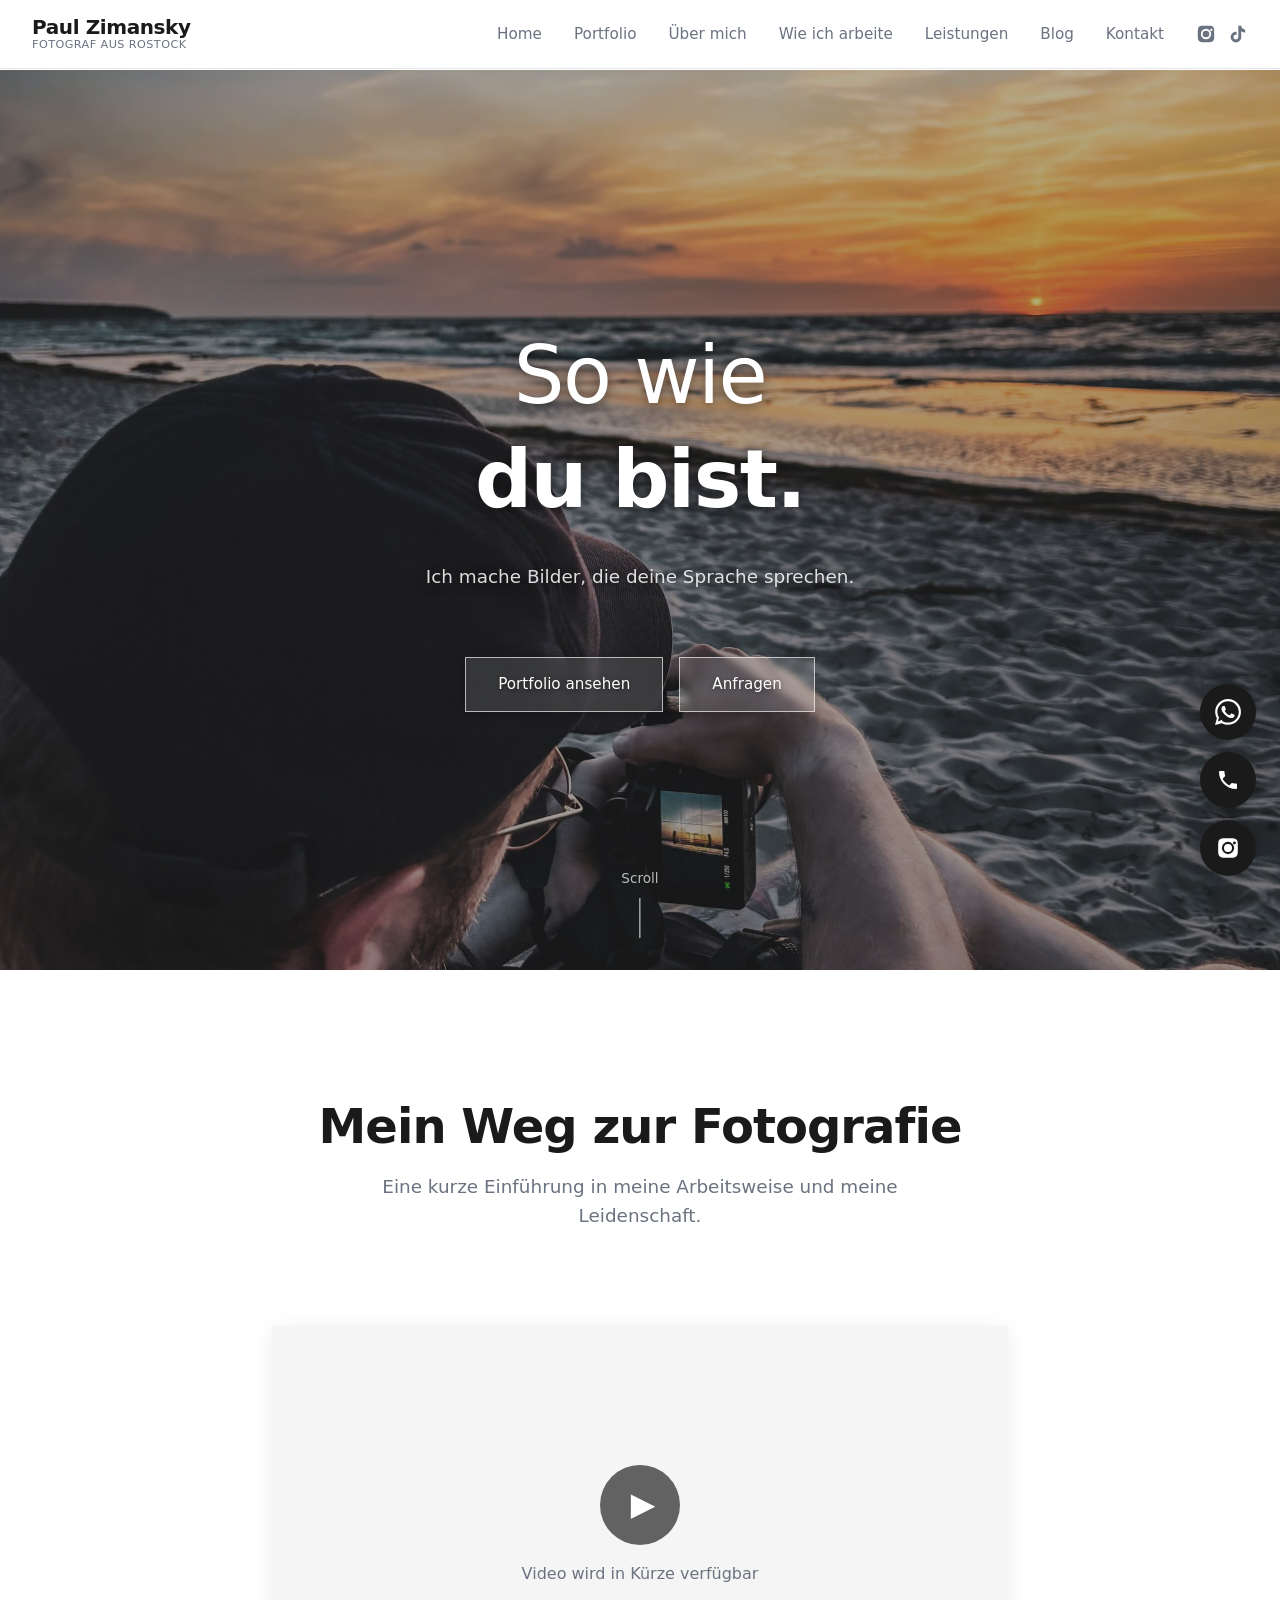
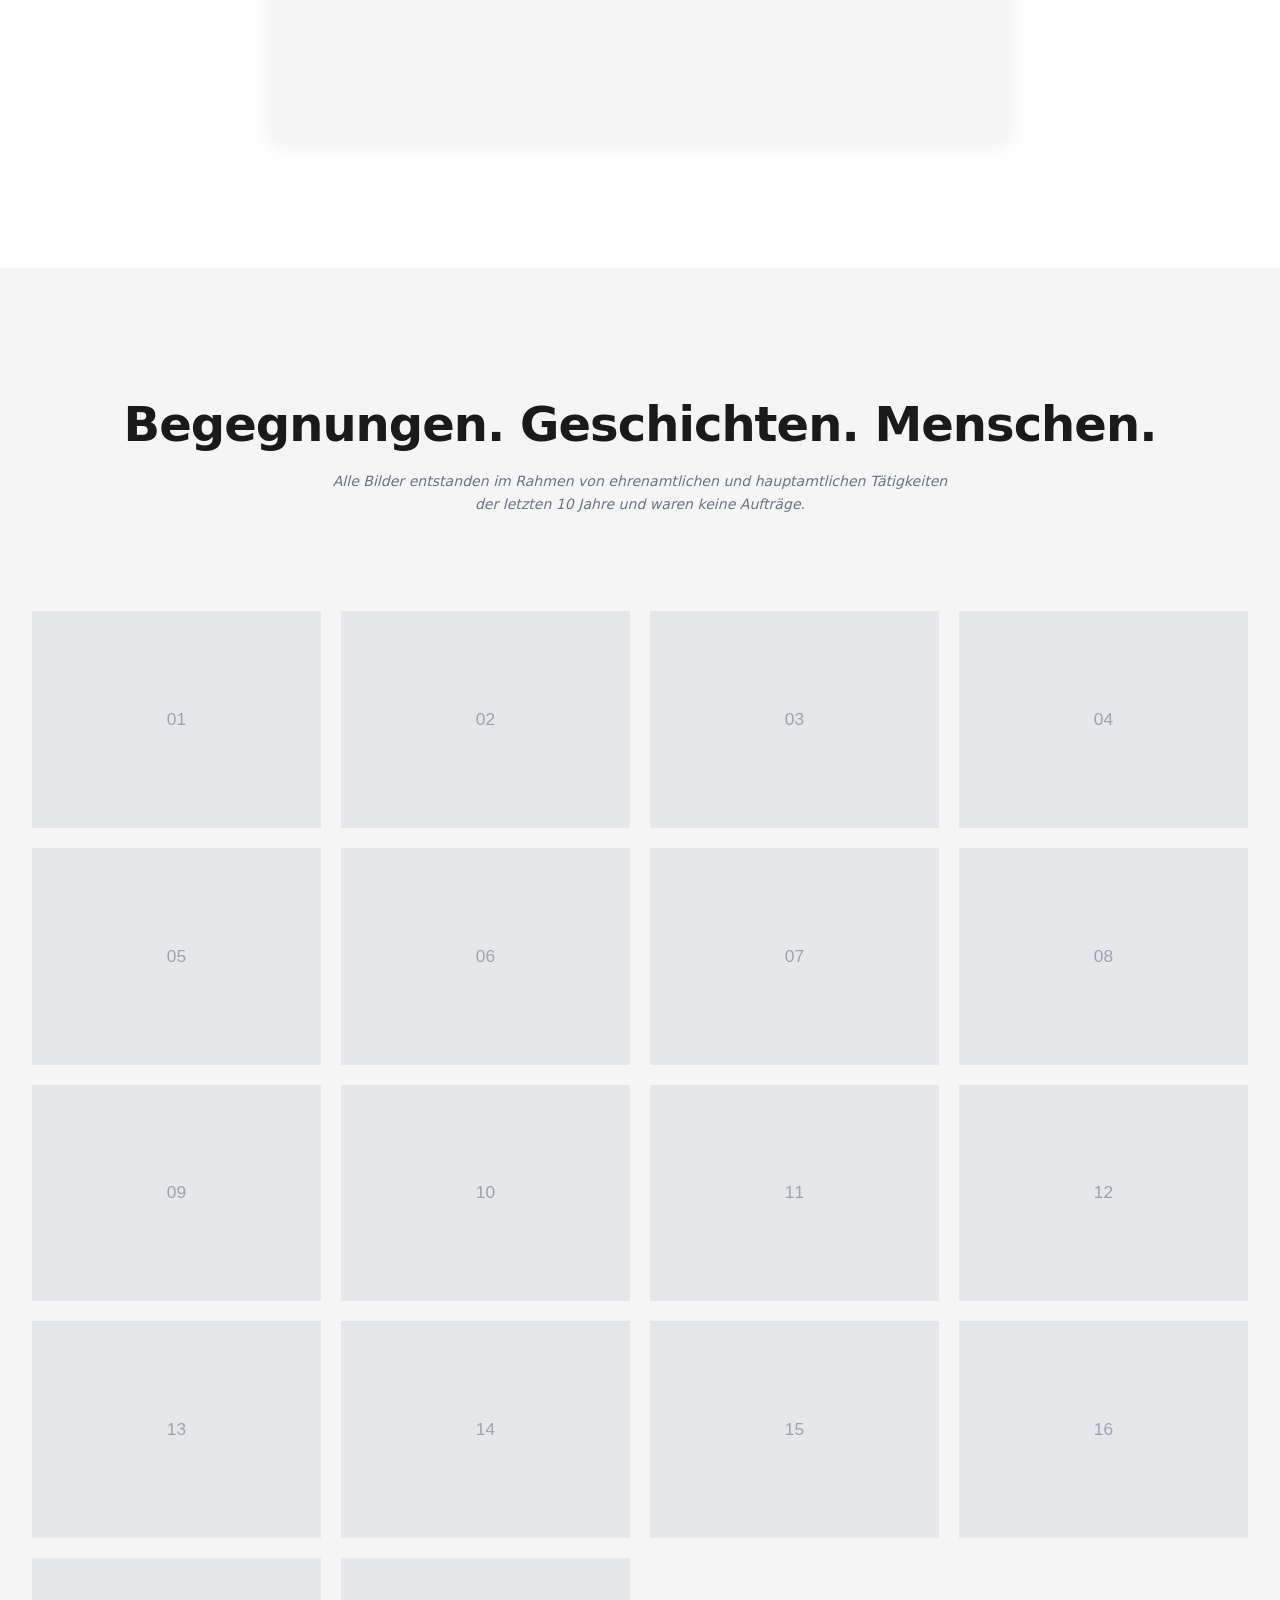
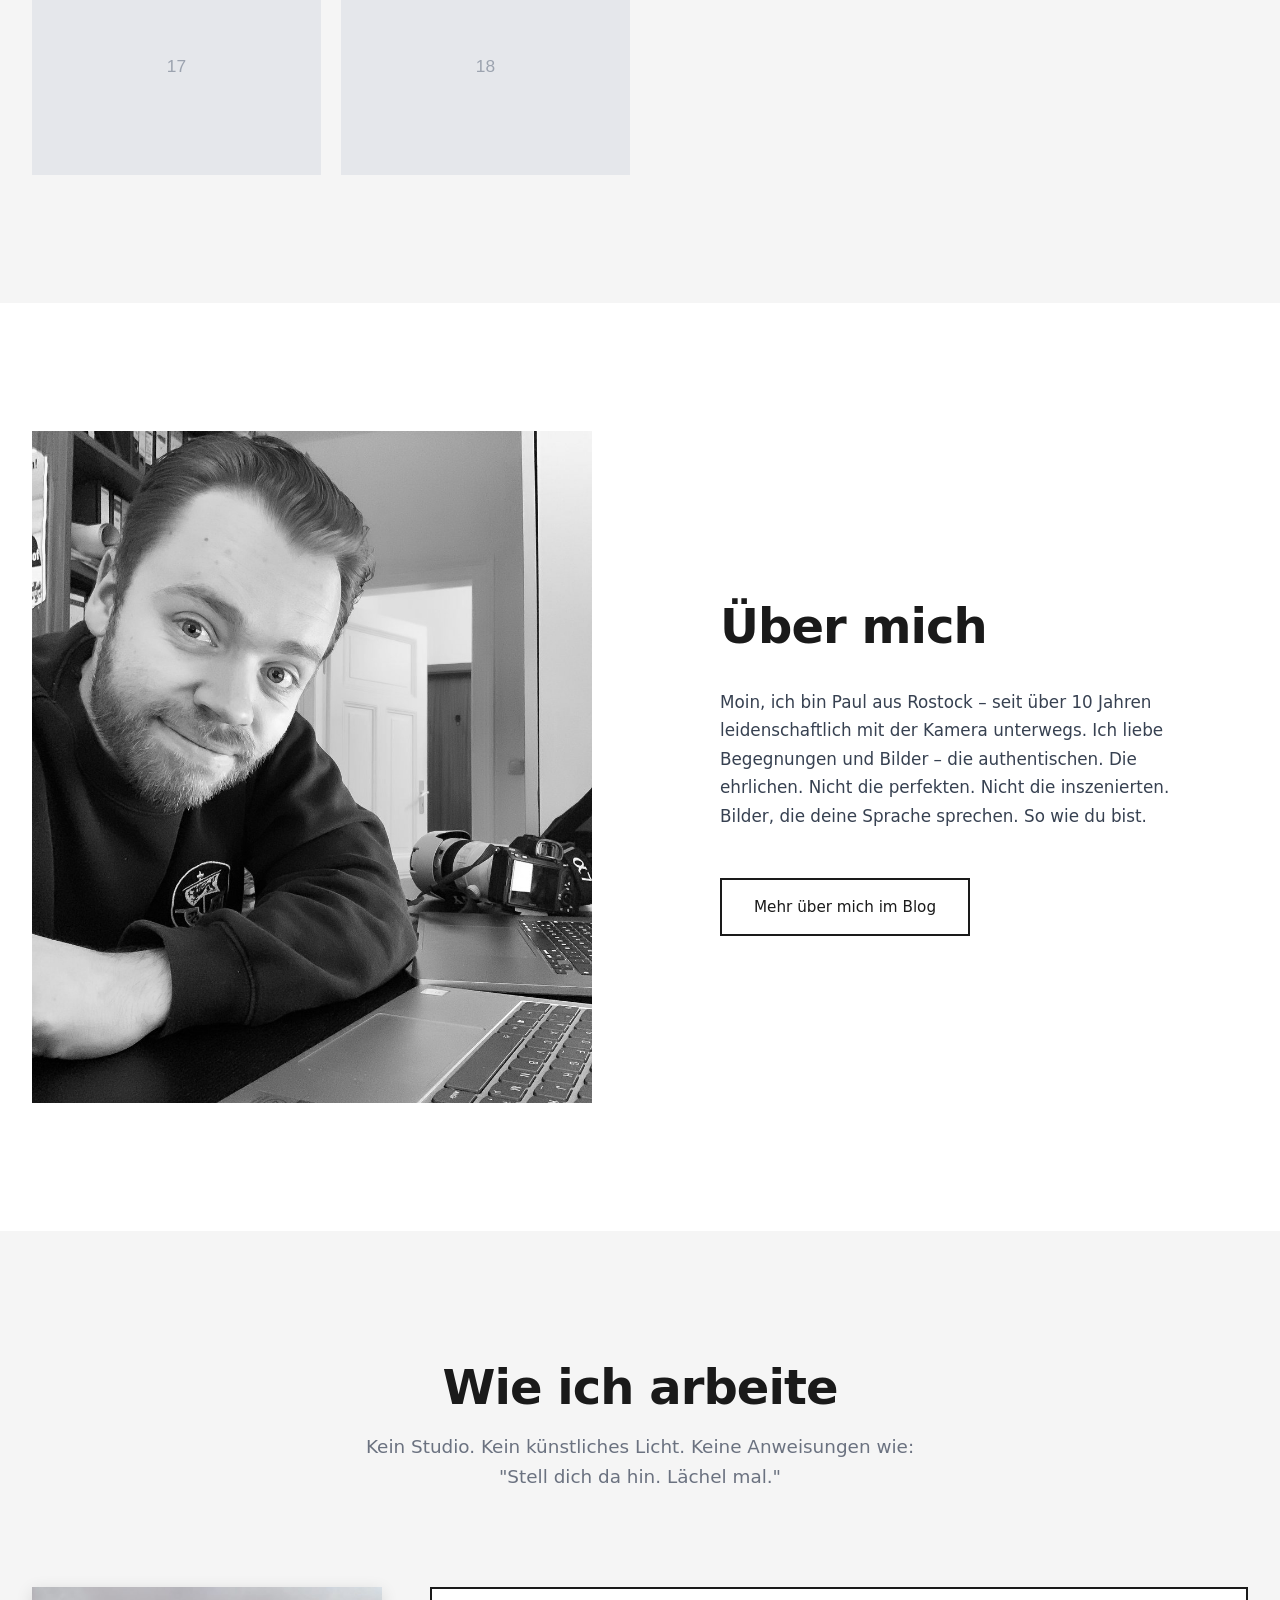
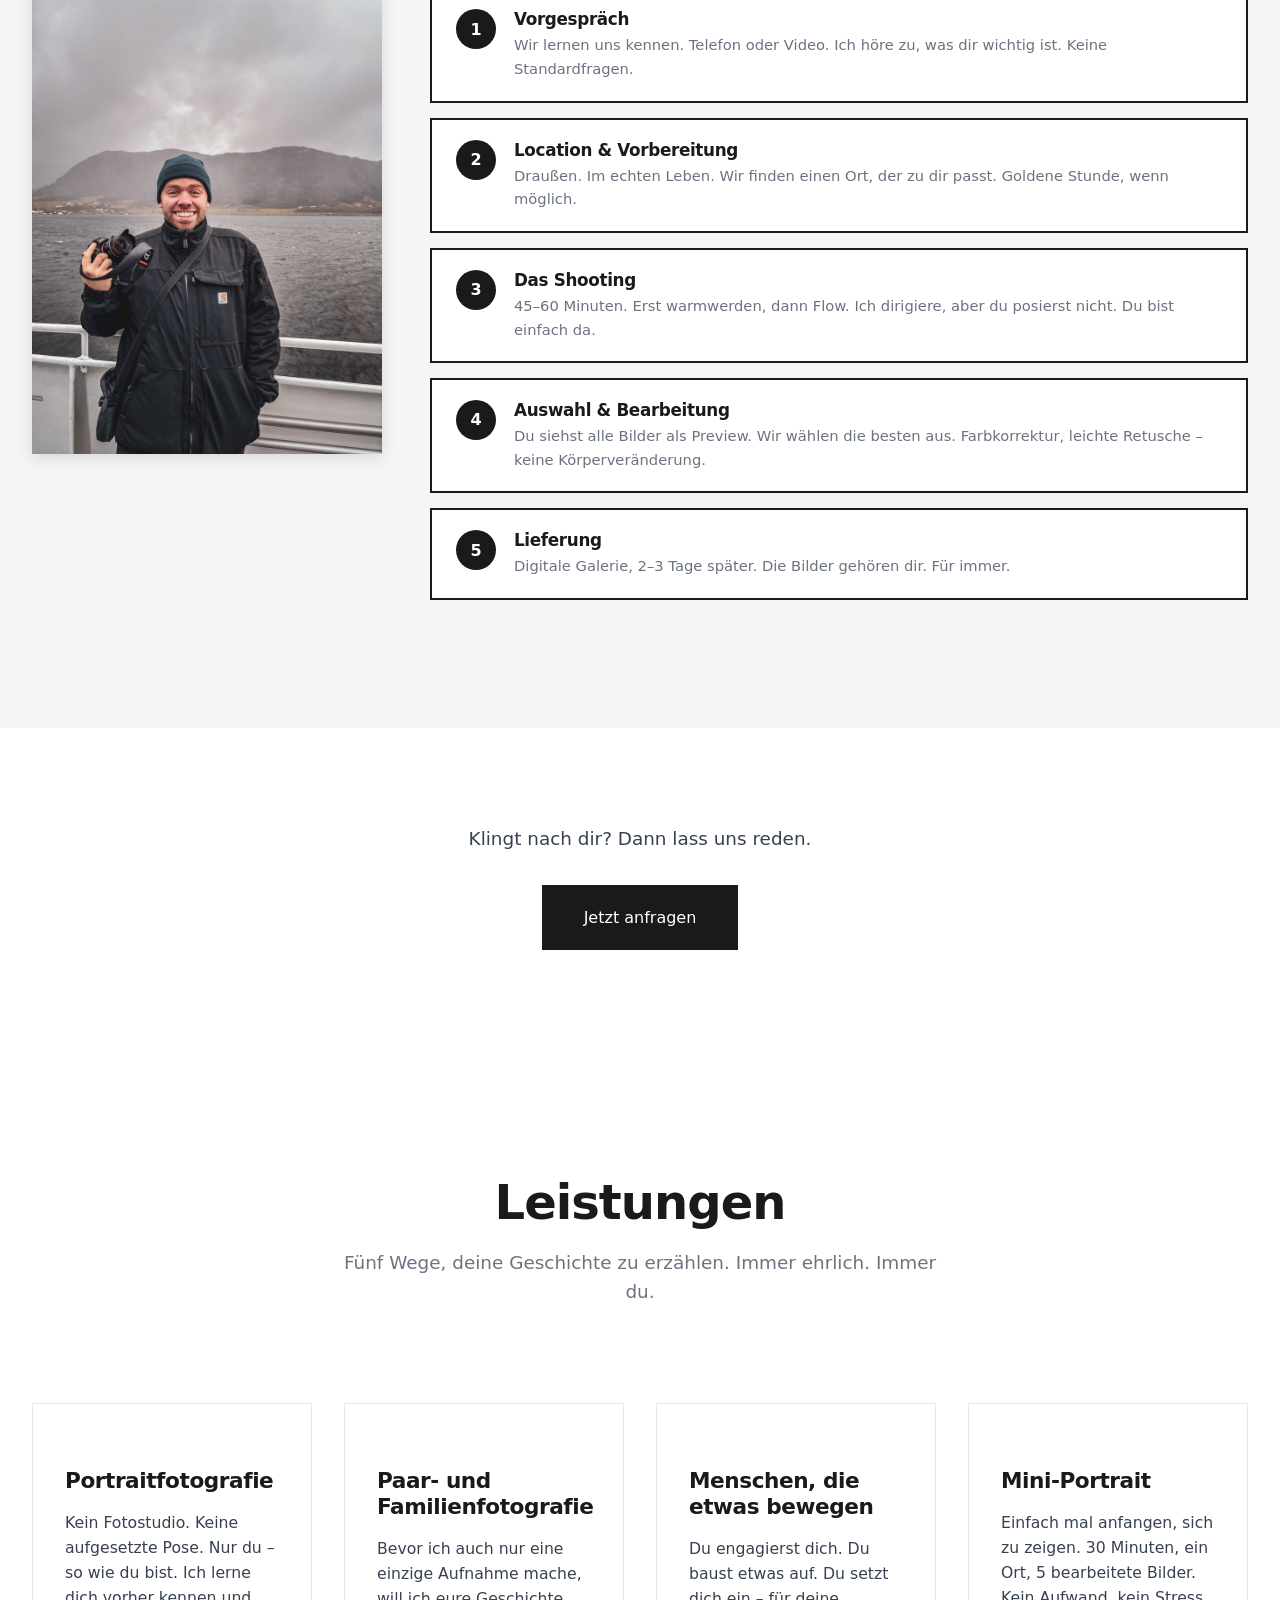
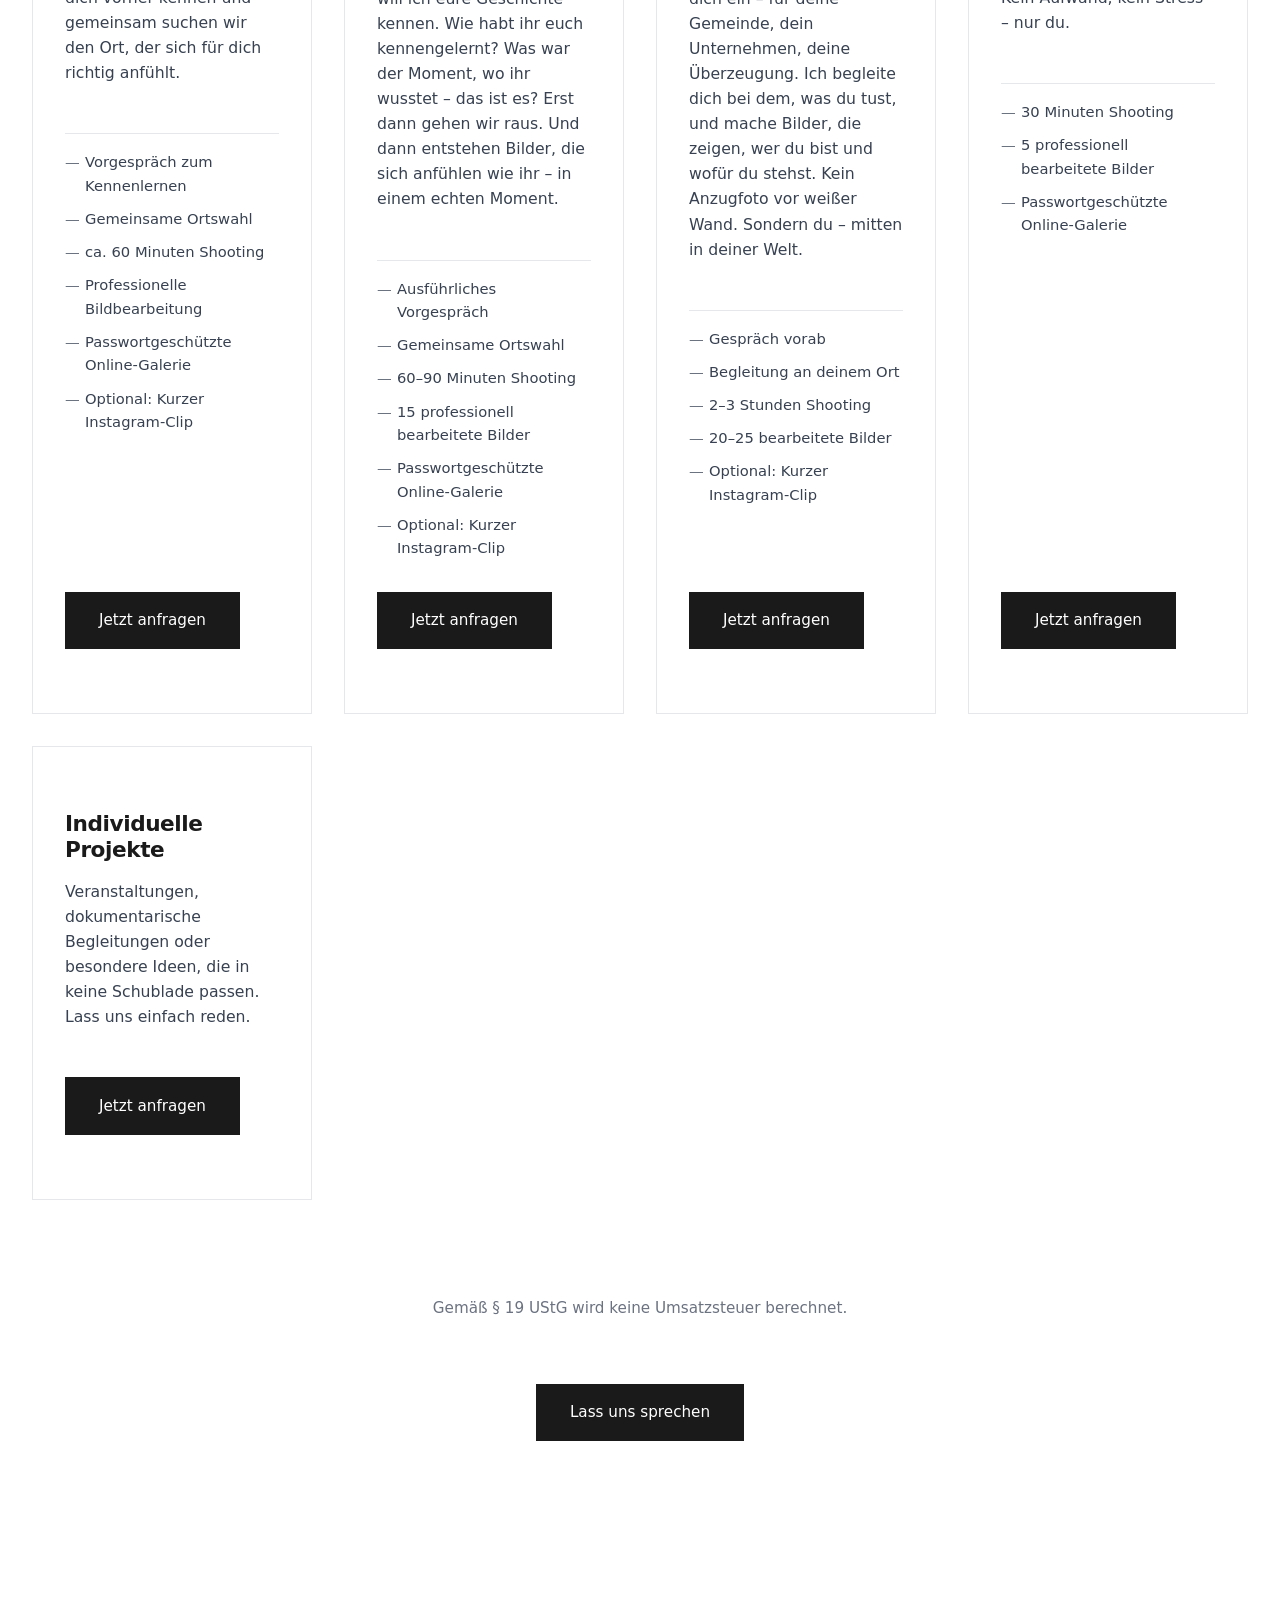
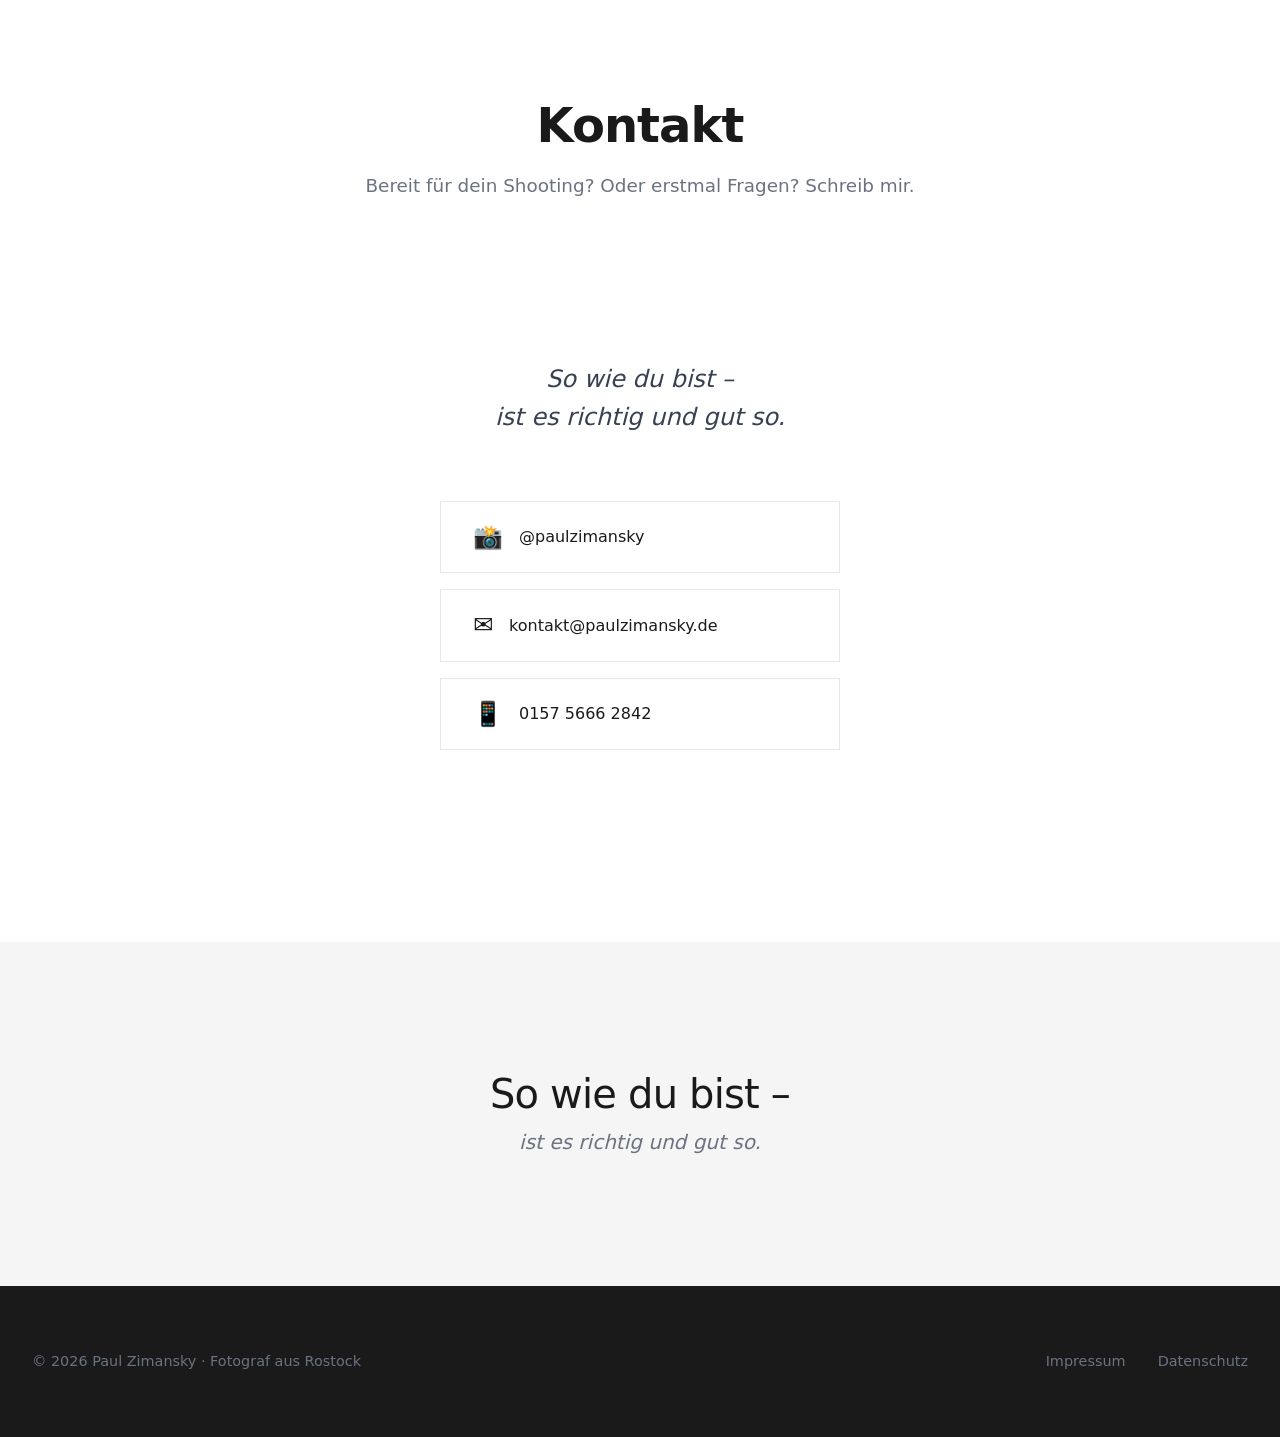
==== commit a52ff2e3: "big-last-update-before-stories-and-pics" ====
--- a/index.html
+++ b/index.html
@@ -86,7 +86,7 @@
     <section id="portfolio" class="portfolio">
         <div class="container">
             <div class="section-header">
-                <h2 class="section-title">Menschen · Geschichten · Begegnungen</h2>
+                <h2 class="section-title">Begegnungen. Geschichten. Menschen.</h2>
                 <p class="portfolio-disclaimer">
                     Alle Bilder entstanden im Rahmen von ehrenamtlichen und hauptamtlichen
                     Tätigkeiten der letzten 10 Jahre und waren keine Aufträge.
@@ -172,19 +172,8 @@
                 </div>
                 <div class="about-content">
                     <h2 class="section-title">Über mich</h2>
-                                        <div class="about-text">
-                        <p>Ich bin Paul – seit über 10 Jahren leidenschaftlich hinter der Kamera.<br>
-                        Ein Mensch, der Begegnungen liebt.</p>
-
-                        <hr class="about-divider">
-
-                        <p>Ich erzähle deine Geschichte.<br>
-                        Die echte. Die authentische. Die ehrliche.<br>
-                        Nicht die perfekte. Nicht die inszenierte.</p>
-                        <p>Bilder, die deine Sprache sprechen.<br>
-                        So wie du bist.</p>
-
-                        <hr class="about-divider">
+                                                            <div class="about-text">
+                        <p>Moin, ich bin Paul aus Rostock – seit über 10 Jahren leidenschaftlich mit der Kamera unterwegs. Ich liebe Begegnungen und Bilder – die authentischen. Die ehrlichen. Nicht die perfekten. Nicht die inszenierten. Bilder, die deine Sprache sprechen. So wie du bist.</p>
 
                         <a href="blog.html" class="btn btn-secondary about-blog-btn">Mehr über mich im Blog</a>
                     </div>
@@ -209,34 +198,35 @@
                 </div>
                 <div class="how-i-work-steps">
                     <div class="process-steps">
-                        <div class="process-step">
-                            <div class="step-number">01</div>
+                        <div class="process-step"><div class="step-number">1</div><div class="process-step-content">
                             <h3>Vorgespräch</h3>
                             <p>Wir lernen uns kennen. Telefon oder Video. Ich höre zu, was dir wichtig ist. Keine Standardfragen.</p>
-                        </div>
-                        <div class="process-step">
-                            <div class="step-number">02</div>
+                        </div></div>
+                        <div class="process-step"><div class="step-number">2</div><div class="process-step-content">
                             <h3>Location & Vorbereitung</h3>
                             <p>Draußen. Im echten Leben. Wir finden einen Ort, der zu dir passt. Goldene Stunde, wenn möglich.</p>
-                        </div>
-                        <div class="process-step">
-                            <div class="step-number">03</div>
+                        </div></div>
+                        <div class="process-step"><div class="step-number">3</div><div class="process-step-content">
                             <h3>Das Shooting</h3>
                             <p>45–60 Minuten. Erst warmwerden, dann Flow. Ich dirigiere, aber du posierst nicht. Du bist einfach da.</p>
-                        </div>
-                        <div class="process-step">
-                            <div class="step-number">04</div>
+                        </div></div>
+                        <div class="process-step"><div class="step-number">4</div><div class="process-step-content">
                             <h3>Auswahl & Bearbeitung</h3>
                             <p>Du siehst alle Bilder als Preview. Wir wählen die besten aus. Farbkorrektur, leichte Retusche – keine Körperveränderung.</p>
-                        </div>
-                        <div class="process-step">
-                            <div class="step-number">05</div>
-                            <h3>Lieferung</h3>
-                            <p>Digitale Galerie, 2–3 Tage später. Die Bilder gehören dir. Für immer.</p>
-                        </div>
+                        </div></div>
+                        <div class="process-step"><div class="step-number">5</div><div class="process-step-content"><h3>Lieferung</h3>
+                            <p>Digitale Galerie, 2–3 Tage später. Die Bilder gehören dir. Für immer.</p></div></div>
                     </div>
                 </div>
             </div>
+        </div>
+    </section>
+
+    <!-- Großer CTA nach Wie-ich-arbeite -->
+    <section class="big-cta">
+        <div class="container-small">
+            <p>Klingt nach dir? Dann lass uns reden.</p>
+            <a href="contact.html" class="btn btn-primary big-cta-btn">Jetzt anfragen</a>
         </div>
     </section>
 
--- a/style.css
+++ b/style.css
@@ -1061,3 +1061,94 @@
 }
 .umsatzsteuer-info h3 { margin:0 0 12px; font-size:1.15rem; color:#fff; }
 .umsatzsteuer-info p { margin:0; line-height:1.6; color:rgba(255,255,255,0.92); }
+
+/* Umsatzsteuer-Box prominenter */
+.umsatzsteuer-info.prominent { padding:40px; border:2px solid #333; box-shadow:0 4px 12px rgba(0,0,0,0.15); }
+.umsatzsteuer-info.prominent h3 { font-size:1.4rem; }
+.umsatzsteuer-info.prominent .text-large { font-size:1.15rem; line-height:1.8; }
+.umsatzsteuer-info.prominent .text-bold { font-weight:700; }
+
+/* ==============================================
+   WIE ICH ARBEITE – Karten-Design (Update)
+   ============================================== */
+.how-i-work-steps .process-steps {
+    grid-template-columns: 1fr; /* einspaltig, Karten untereinander */
+    gap: 15px;
+}
+.how-i-work-steps .process-step {
+    background: #fff;
+    border: 2px solid var(--color-black);
+    padding: 20px 24px;
+    display: flex;
+    gap: 18px;
+    align-items: flex-start;
+    text-align: left;
+    transition: transform var(--transition-fast), box-shadow var(--transition-fast);
+}
+.how-i-work-steps .process-step:hover {
+    transform: translateX(5px);
+    box-shadow: 0 4px 12px rgba(0,0,0,0.1);
+}
+.how-i-work-steps .step-number {
+    display: flex; align-items: center; justify-content: center;
+    width: 40px; height: 40px; min-width: 40px;
+    background: var(--color-black); color: #fff;
+    border-radius: 50%;
+    font-size: 1rem; font-weight: 700;
+    margin: 0; /* alte zentrierte Variante überschreiben */
+}
+.how-i-work-steps .process-step-content { flex: 1; }
+.how-i-work-steps .process-step h3 {
+    font-size: 1.05rem; margin: 0 0 4px;
+}
+.how-i-work-steps .process-step p {
+    font-size: 0.92rem; color: var(--color-gray-dark);
+    margin: 0; line-height: 1.6;
+}
+
+/* ==============================================
+   GROSSER CTA "Jetzt anfragen"
+   ============================================== */
+.big-cta {
+    text-align: center;
+    padding: var(--spacing-xl) var(--spacing-md);
+    background: var(--color-white);
+}
+.big-cta p {
+    font-size: 1.15rem;
+    color: var(--color-gray-darker);
+    margin-bottom: var(--spacing-md);
+}
+.big-cta-btn { padding: 1.1rem 2.5rem; font-size: 1rem; }
+
+/* ==============================================
+   BLOG: Mehr-lesen, Social Share, Related Posts
+   ============================================== */
+.blog-link {
+    display: inline-block; margin-top: 12px;
+    color: var(--color-black); font-weight: 500; font-size: 0.95rem;
+}
+.blog-card:hover .blog-link { text-decoration: underline; }
+
+.social-share {
+    text-align: center; padding: 30px;
+    background: var(--color-gray-light);
+    margin: var(--spacing-xl) 0 var(--spacing-md);
+}
+.social-share p { margin: 0 0 16px; color: var(--color-gray-darker); }
+.share-buttons { display: flex; gap: 12px; justify-content: center; flex-wrap: wrap; }
+.share-btn {
+    display: inline-block; padding: 10px 20px;
+    background: #fff; border: 1px solid var(--color-gray-medium);
+    color: var(--color-black); text-decoration: none;
+    font-size: 0.9rem; font-weight: 500;
+    transition: all var(--transition-fast);
+}
+.share-btn:hover { border-color: var(--color-black); box-shadow: 0 2px 8px rgba(0,0,0,0.1); }
+
+.related-posts { margin: var(--spacing-2xl) 0 0; }
+.related-posts h2 { text-align: center; font-size: 1.5rem; margin-bottom: var(--spacing-lg); }
+.related-grid {
+    display: grid; gap: var(--spacing-md);
+    grid-template-columns: repeat(auto-fit, minmax(250px, 1fr));
+}
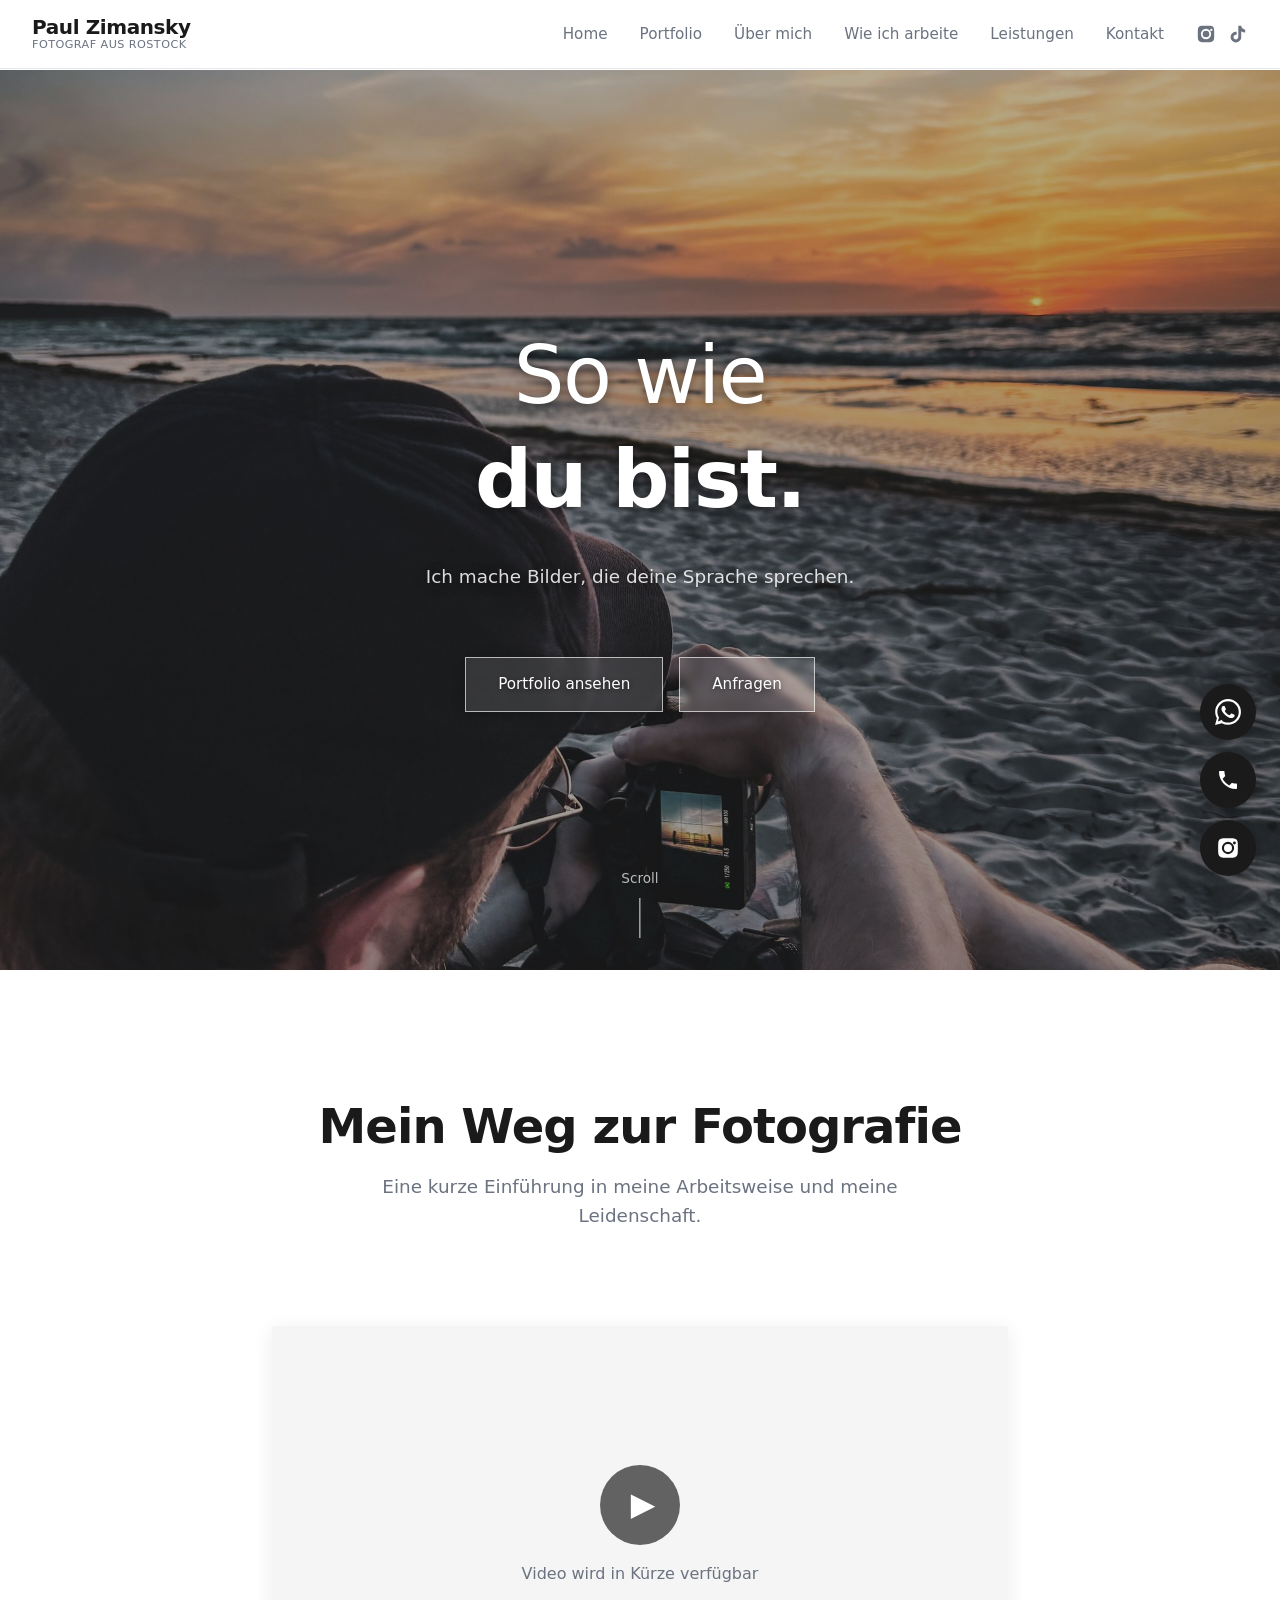
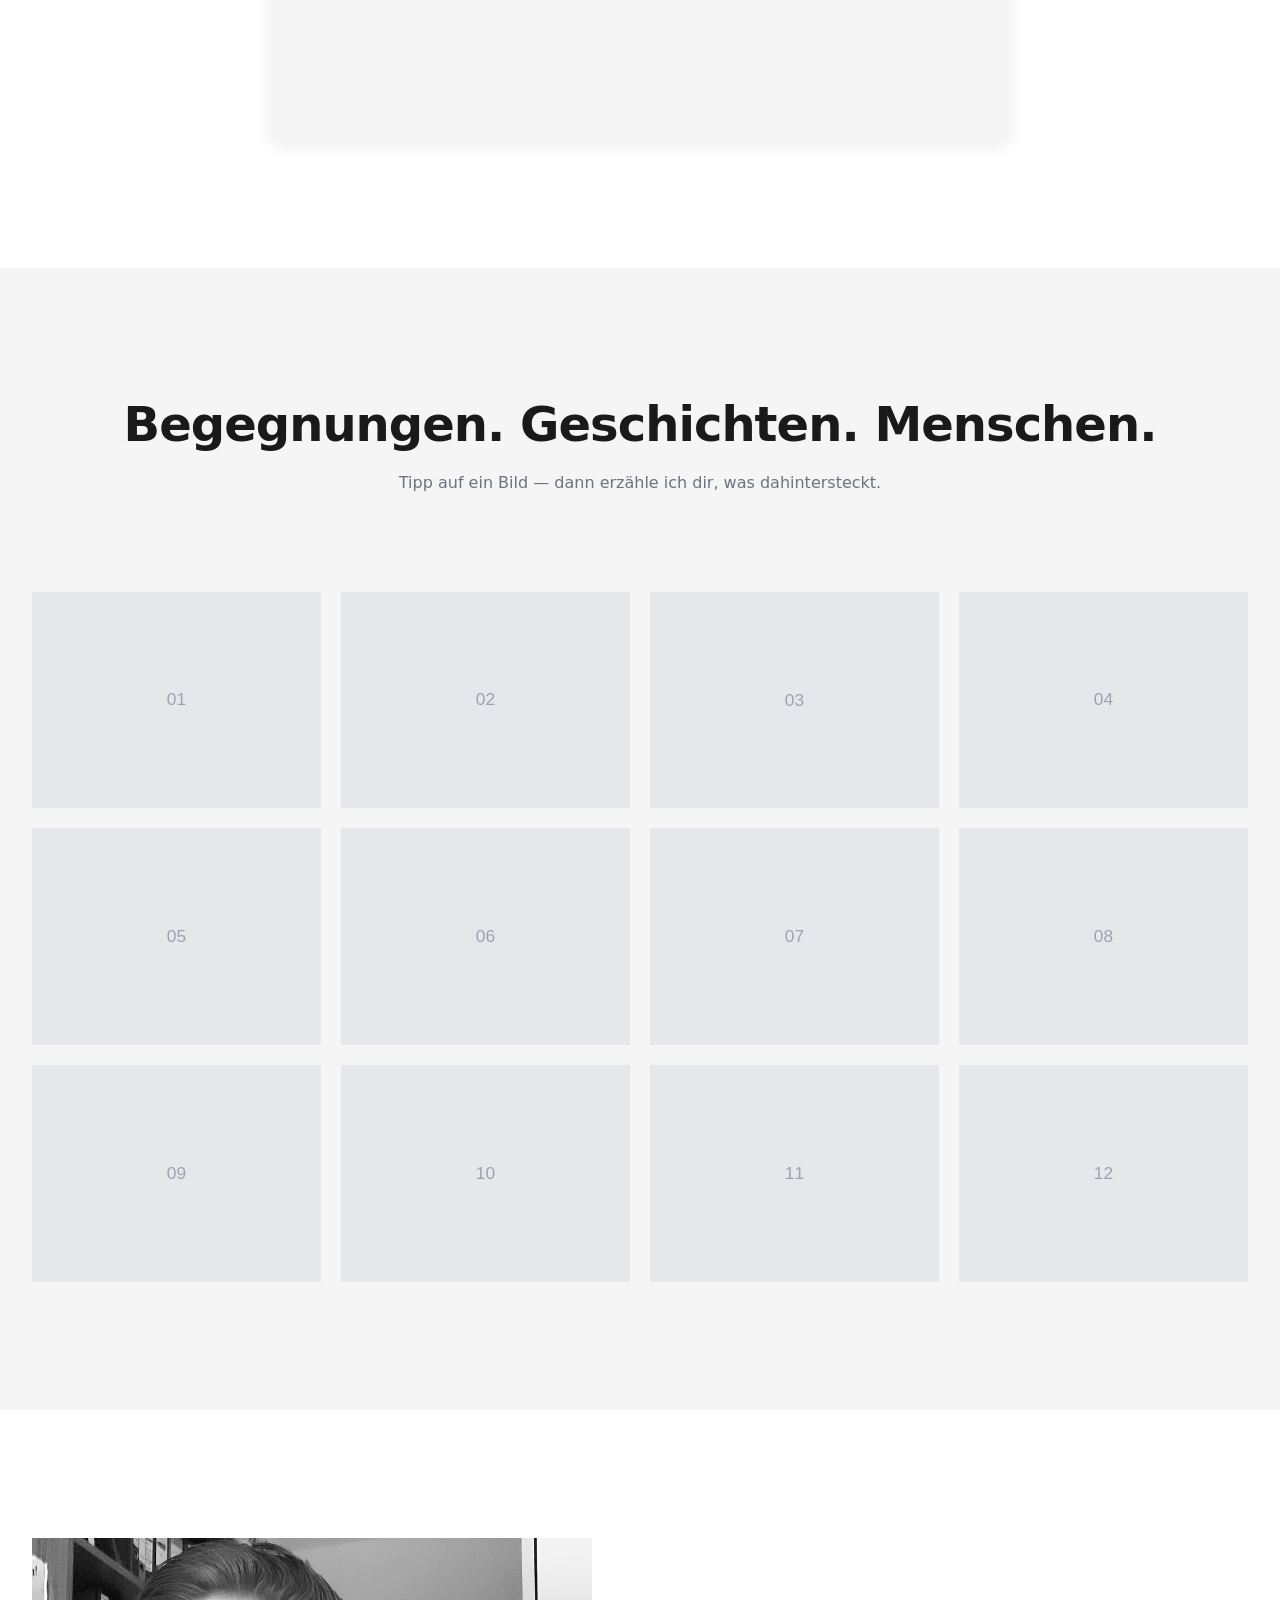
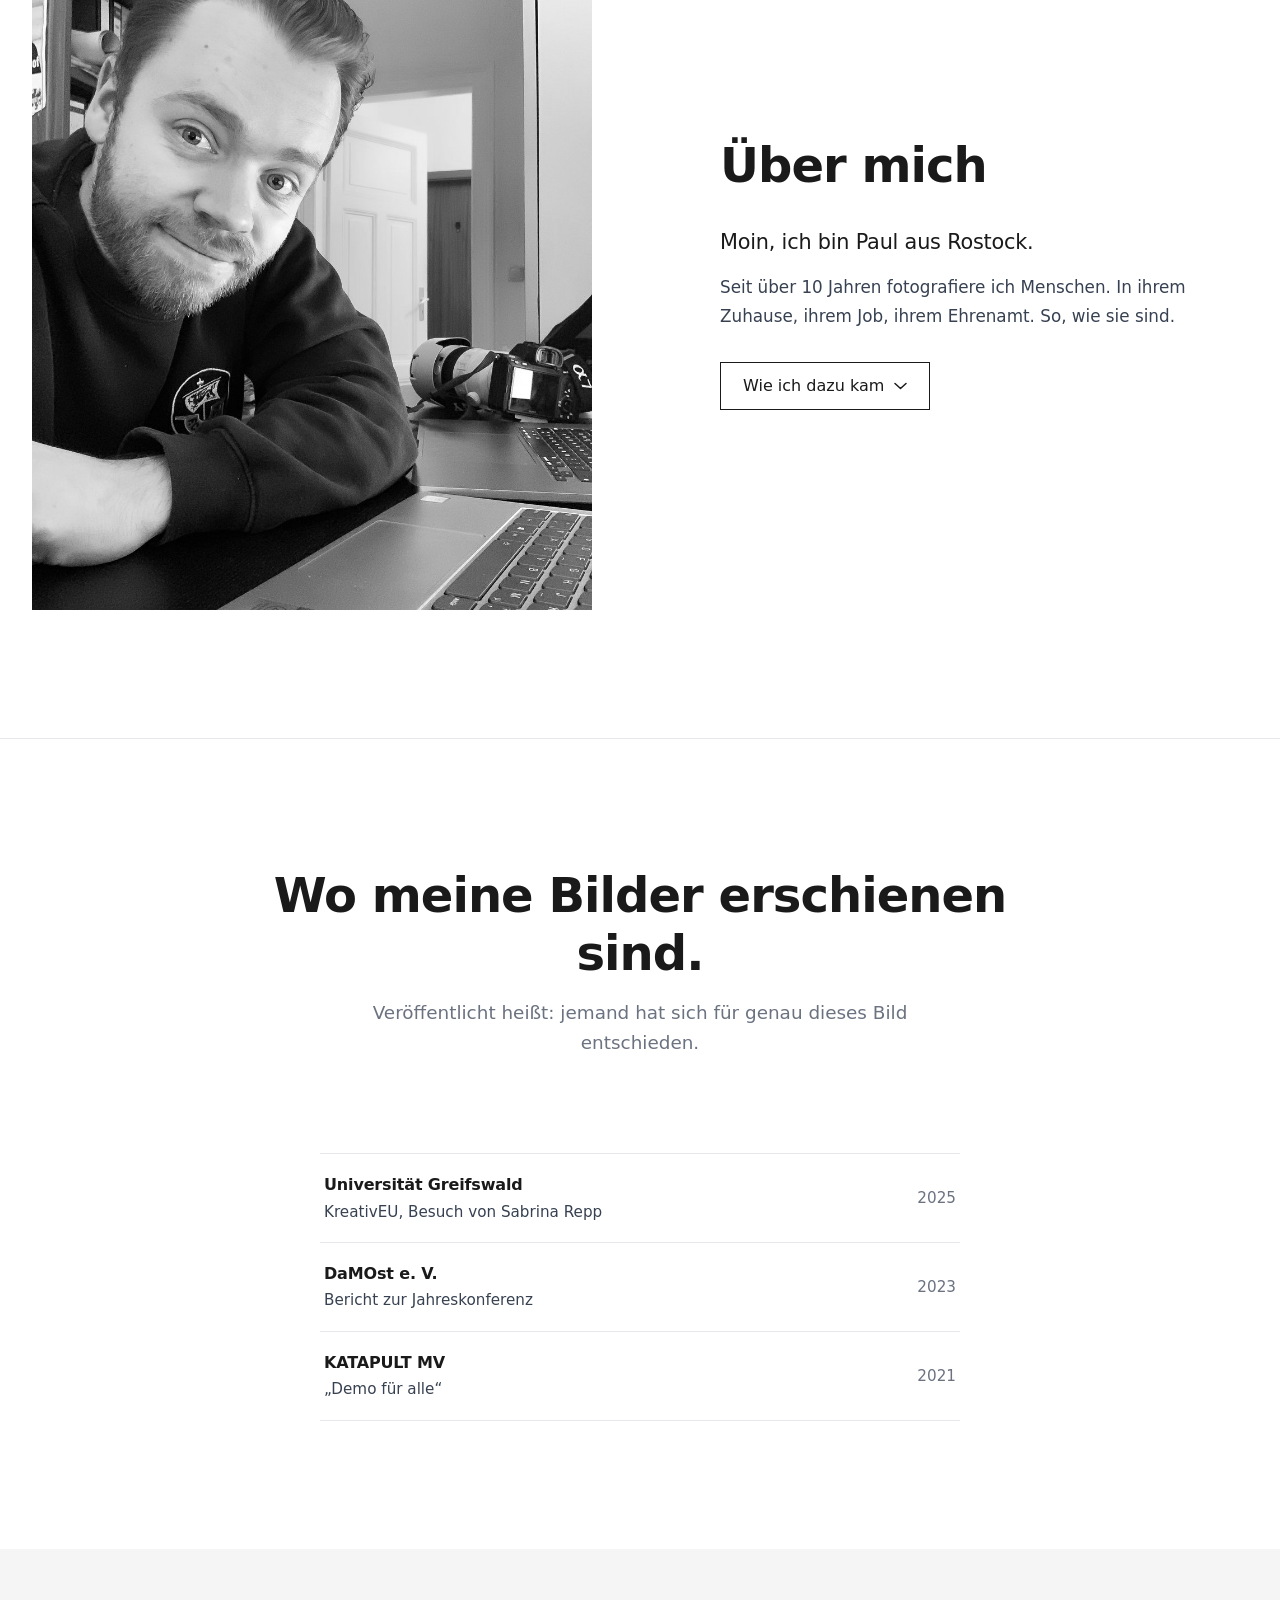
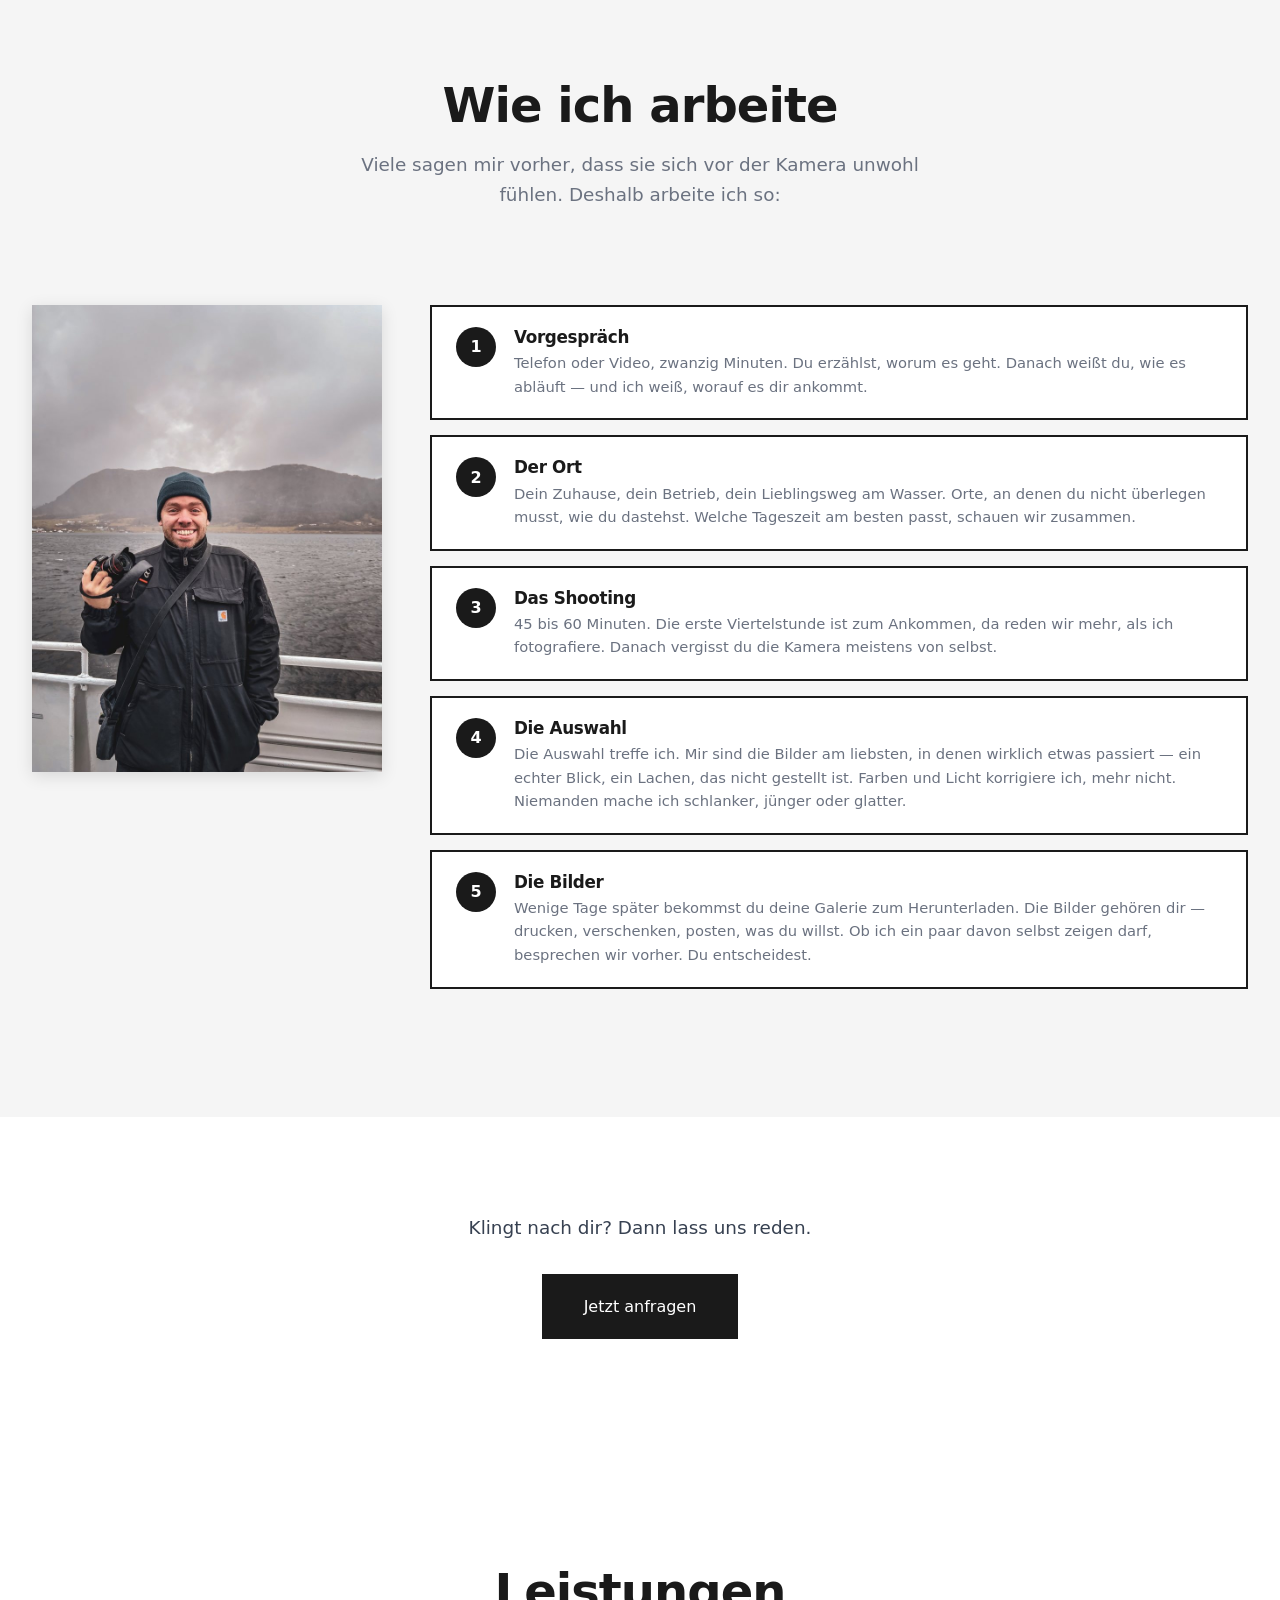
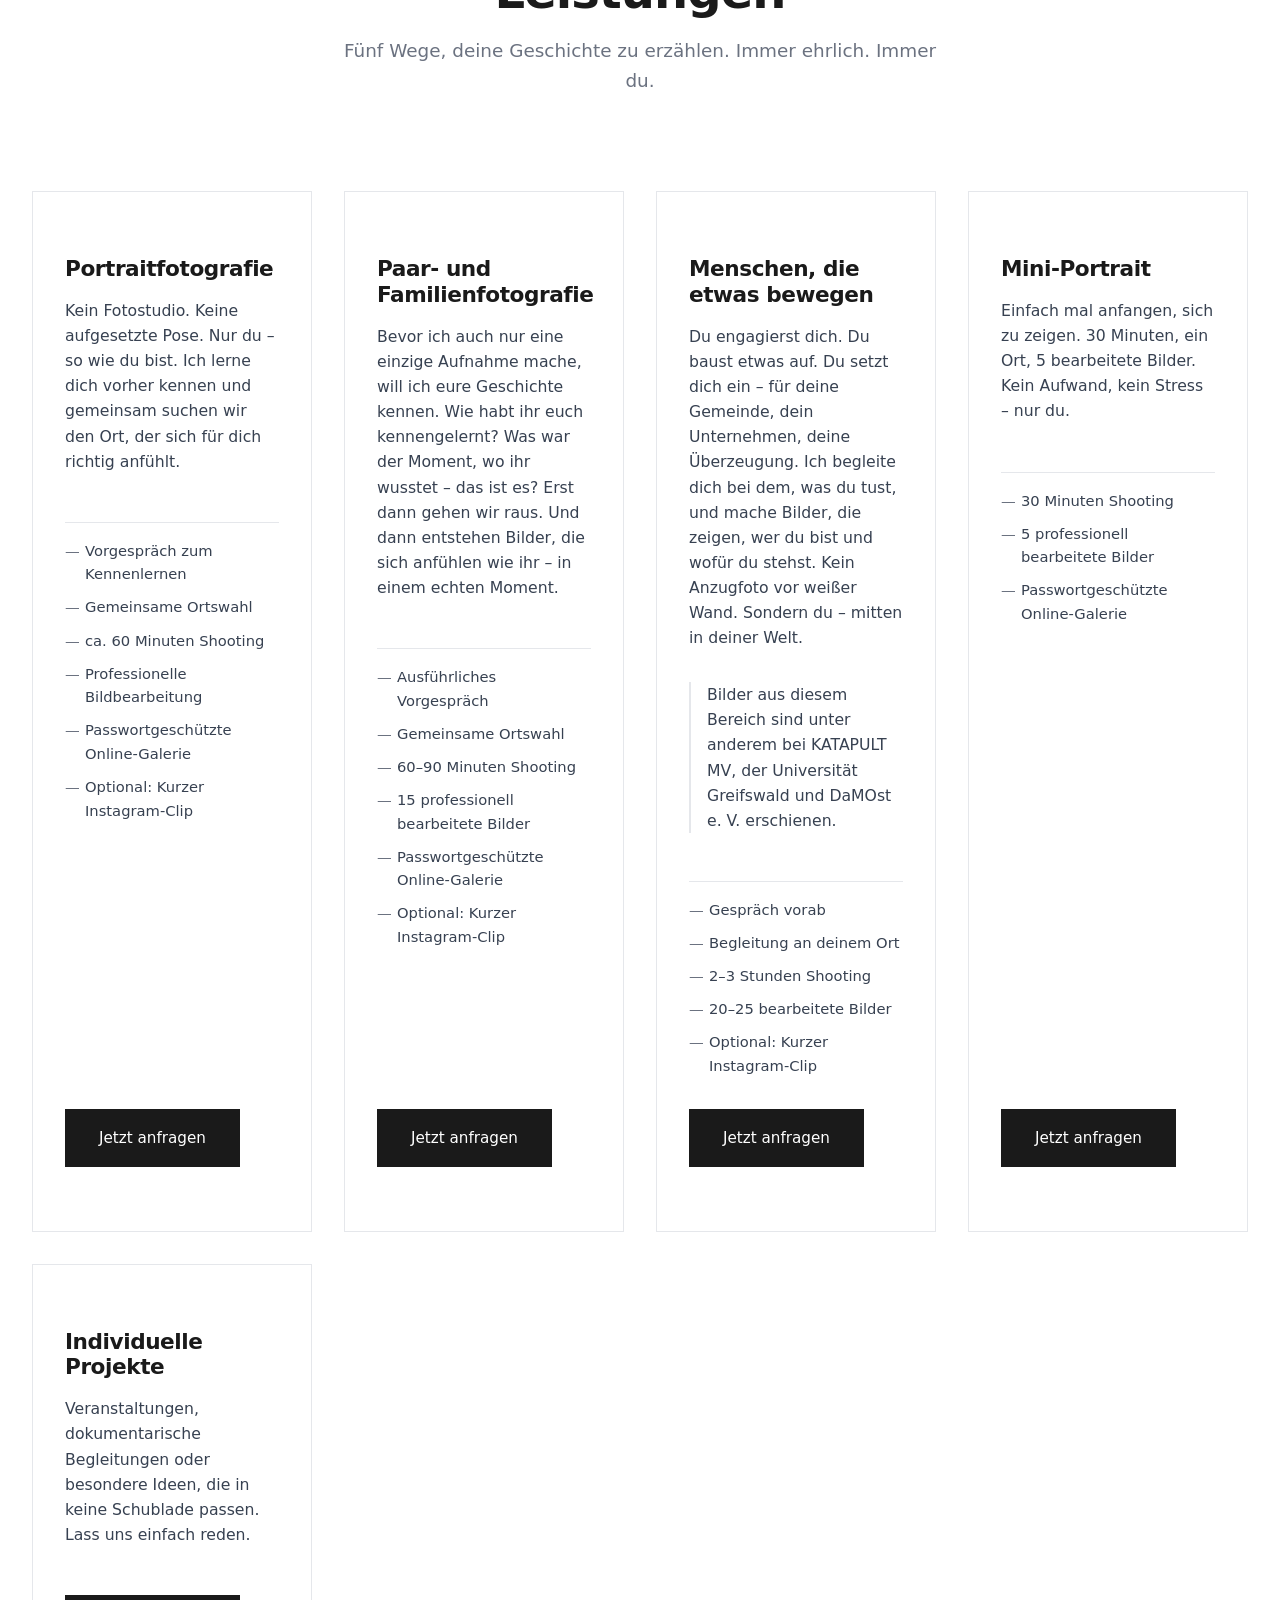
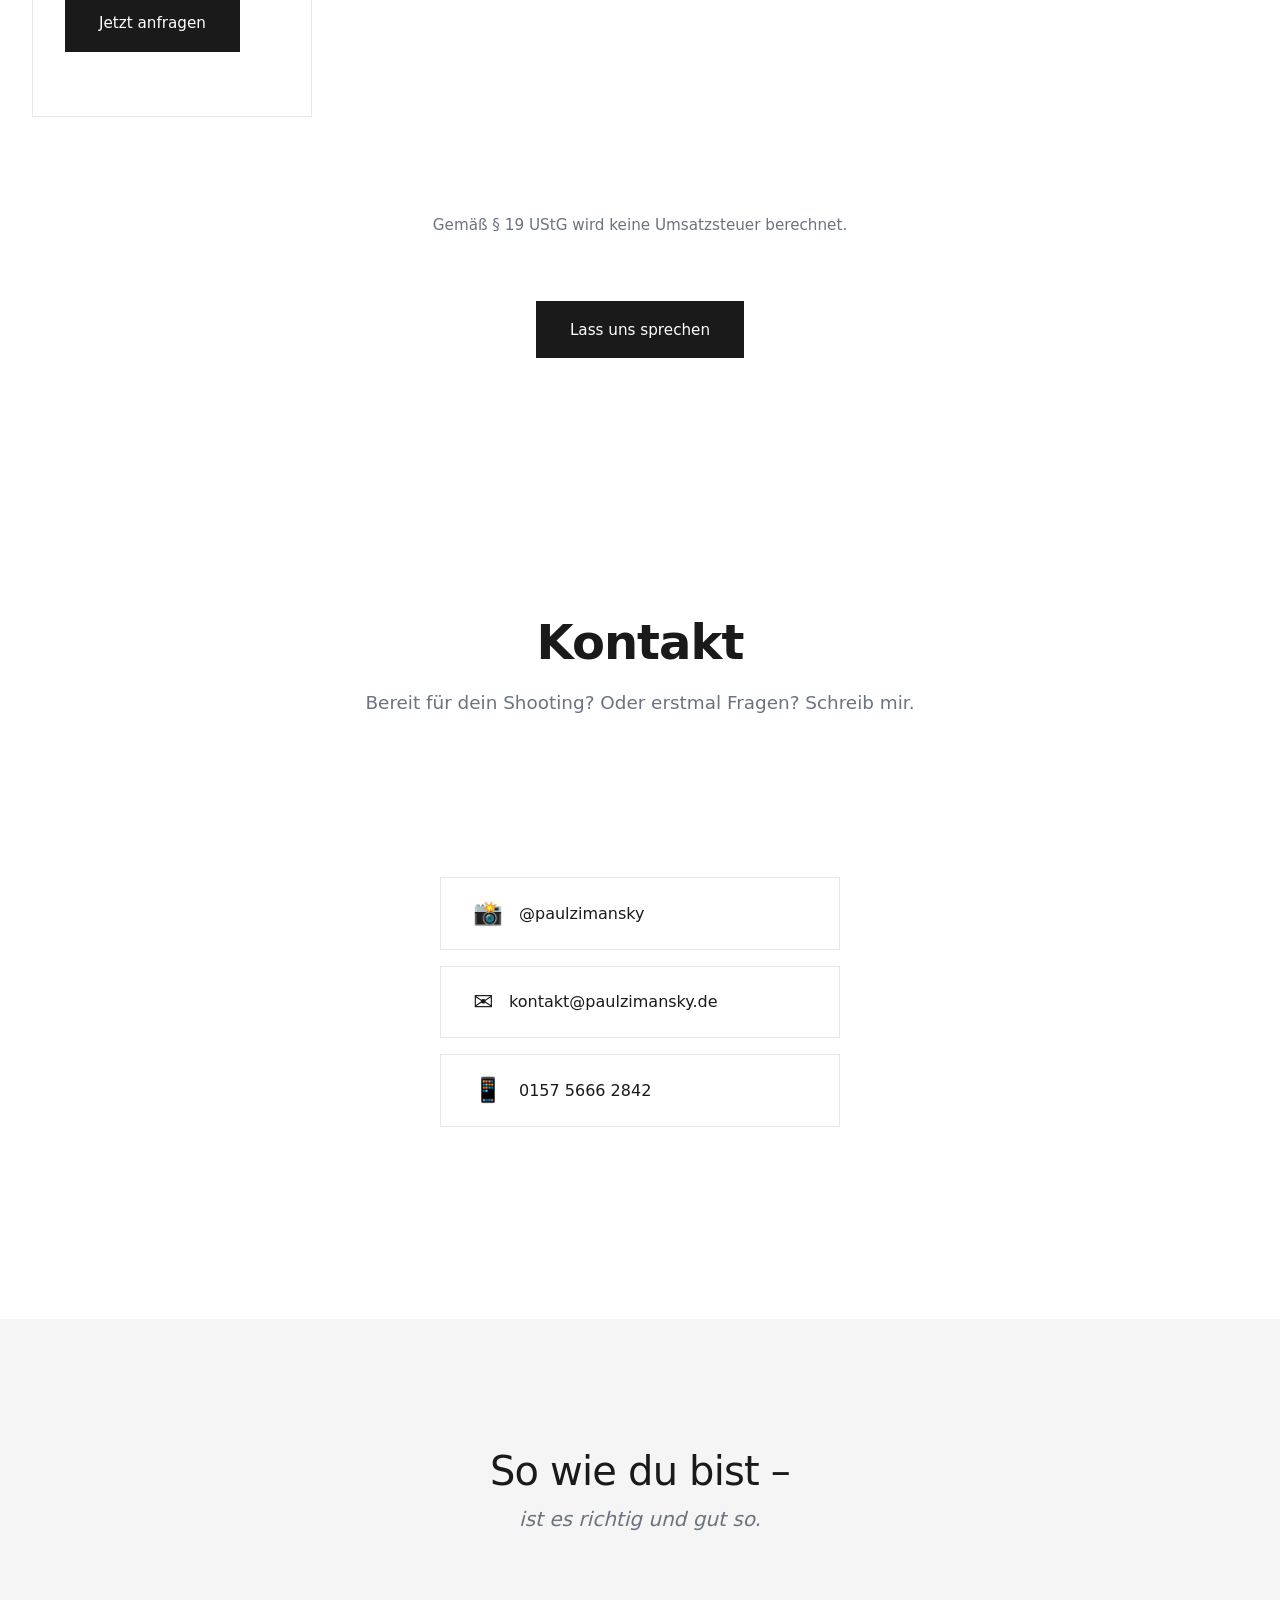
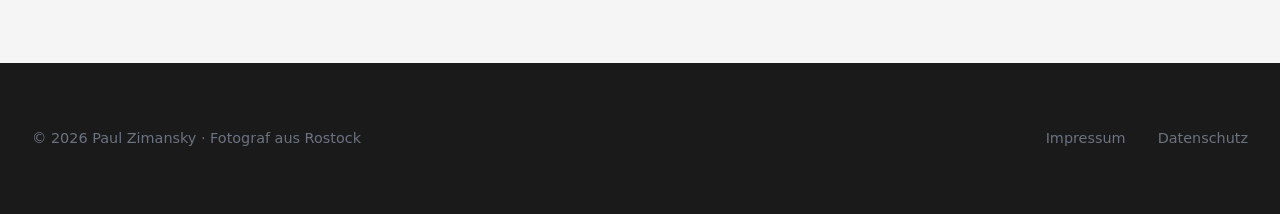
==== commit 1660902b: "Add files via upload" ====
--- a/index.html
+++ b/index.html
@@ -19,7 +19,6 @@
                 <li><a href="#ueber-mich" class="nav-link">Über mich</a></li>
                 <li><a href="#prozess" class="nav-link">Wie ich arbeite</a></li>
                 <li><a href="#leistungen" class="nav-link">Leistungen</a></li>
-                <li><a href="blog.html" class="nav-link">Blog</a></li>
                 <li><a href="contact.html" class="nav-link">Kontakt</a></li>
                 <li class="nav-social">
                     <a href="https://instagram.com/paulzimansky" target="_blank" rel="noopener" aria-label="Instagram">
@@ -82,14 +81,12 @@
     </section>
 
     <!-- Portfolio Section -->
-    <!-- Portfolio Section -->
     <section id="portfolio" class="portfolio">
         <div class="container">
             <div class="section-header">
                 <h2 class="section-title">Begegnungen. Geschichten. Menschen.</h2>
-                <p class="portfolio-disclaimer">
-                    Alle Bilder entstanden im Rahmen von ehrenamtlichen und hauptamtlichen
-                    Tätigkeiten der letzten 10 Jahre und waren keine Aufträge.
+                <p class="portfolio-hint">
+                    Tipp auf ein Bild — dann erzähle ich dir, was dahintersteckt.
                 </p>
             </div>
 
@@ -129,24 +126,6 @@
                 </div>
                 <div class="portfolio-item" data-image="images/portfolio/12.svg" data-story="Geschichte für Bild 12. Hier kommt später die Story rein, die zu diesem Bild gehört.">
                     <img src="images/portfolio/12.svg" alt="Portfolio Bild 12" loading="lazy">
-                </div>
-                <div class="portfolio-item" data-image="images/portfolio/13.svg" data-story="Geschichte für Bild 13. Hier kommt später die Story rein, die zu diesem Bild gehört.">
-                    <img src="images/portfolio/13.svg" alt="Portfolio Bild 13" loading="lazy">
-                </div>
-                <div class="portfolio-item" data-image="images/portfolio/14.svg" data-story="Geschichte für Bild 14. Hier kommt später die Story rein, die zu diesem Bild gehört.">
-                    <img src="images/portfolio/14.svg" alt="Portfolio Bild 14" loading="lazy">
-                </div>
-                <div class="portfolio-item" data-image="images/portfolio/15.svg" data-story="Geschichte für Bild 15. Hier kommt später die Story rein, die zu diesem Bild gehört.">
-                    <img src="images/portfolio/15.svg" alt="Portfolio Bild 15" loading="lazy">
-                </div>
-                <div class="portfolio-item" data-image="images/portfolio/16.svg" data-story="Geschichte für Bild 16. Hier kommt später die Story rein, die zu diesem Bild gehört.">
-                    <img src="images/portfolio/16.svg" alt="Portfolio Bild 16" loading="lazy">
-                </div>
-                <div class="portfolio-item" data-image="images/portfolio/17.svg" data-story="Geschichte für Bild 17. Hier kommt später die Story rein, die zu diesem Bild gehört.">
-                    <img src="images/portfolio/17.svg" alt="Portfolio Bild 17" loading="lazy">
-                </div>
-                <div class="portfolio-item" data-image="images/portfolio/18.svg" data-story="Geschichte für Bild 18. Hier kommt später die Story rein, die zu diesem Bild gehört.">
-                    <img src="images/portfolio/18.svg" alt="Portfolio Bild 18" loading="lazy">
                 </div>
             </div>
         </div>
@@ -172,13 +151,84 @@
                 </div>
                 <div class="about-content">
                     <h2 class="section-title">Über mich</h2>
-                                                            <div class="about-text">
-                        <p>Moin, ich bin Paul aus Rostock – seit über 10 Jahren leidenschaftlich mit der Kamera unterwegs. Ich liebe Begegnungen und Bilder – die authentischen. Die ehrlichen. Nicht die perfekten. Nicht die inszenierten. Bilder, die deine Sprache sprechen. So wie du bist.</p>
-
-                        <a href="blog.html" class="btn btn-secondary about-blog-btn">Mehr über mich im Blog</a>
+                    <div class="about-text">
+                        <p class="about-lead">Moin, ich bin Paul aus Rostock.</p>
+                        <p>Seit über 10 Jahren fotografiere ich Menschen. In ihrem Zuhause, ihrem Job, ihrem Ehrenamt. So, wie sie sind.</p>
+
+                        <details class="about-more">
+                            <summary class="about-more-toggle">
+                                <span>Wie ich dazu kam</span>
+                                <svg class="about-chevron" width="13" height="8" viewBox="0 0 13 8" fill="none" aria-hidden="true"><path d="M1 1.5L6.5 6.5L12 1.5" stroke="currentColor" stroke-width="1.5" stroke-linecap="round" stroke-linejoin="round"/></svg>
+                            </summary>
+
+                            <div class="about-more-content">
+                                <p>Vor über zehn Jahren habe ich die Fotografie für mich entdeckt — durch einen guten Freund und bei den studentischen Medien in Greifswald. Durch dieses Ehrenamt und mein politisches Engagement kam alles andere dazu: Veranstaltungen, Konferenzen, Demonstrationen. Mal der einzelne Mensch, mal eine Gruppe, mal der Ort. All das hat nie aufgehört.</p>
+
+                                <!-- BILD 1 — sobald vorhanden, die nächsten drei Zeilen einkommentieren und Dateinamen anpassen:
+                                <figure class="about-figure">
+                                    <img src="images/about/01.jpg" alt="Studentische Medien in Greifswald" loading="lazy">
+                                </figure>
+                                -->
+
+                                <p>Meine bisherige Arbeit hat damit mehr zu tun, als es klingt: Workshops konzipieren und durchführen, systemische Beratung, heute politische Arbeit. Vor meiner Haustür, in Communities wie DaMOst, bis nach Berlin und Sachsen-Anhalt. Immer ging es darum, mit sehr unterschiedlichen Menschen ins Gespräch zu kommen und etwas auf die Beine zu stellen. Sich zu empowern, kreativ zu werden. Gemeinsam.</p>
+
+                                <!-- BILD 2 — sobald vorhanden, die nächsten drei Zeilen einkommentieren und Dateinamen anpassen:
+                                <figure class="about-figure">
+                                    <img src="images/about/02.jpg" alt="Workshop in einer Community" loading="lazy">
+                                </figure>
+                                -->
+
+                                <p class="about-pullquote">Vor der Kamera ist es dasselbe: sich zeigen.</p>
+
+                                <p>Und dabei hilft ein Gespräch mehr als jede Anweisung, wie man sich hinstellen soll. Jetzt mache ich etwas Eigenes daraus. So wie du bist. So wie ich bin.</p>
+
+                                <!-- BILD 3 — sobald vorhanden, die nächsten drei Zeilen einkommentieren und Dateinamen anpassen:
+                                <figure class="about-figure">
+                                    <img src="images/about/03.jpg" alt="Bei der Arbeit mit der Kamera" loading="lazy">
+                                </figure>
+                                -->
+                            </div>
+                        </details>
                     </div>
                 </div>
             </div>
+        </div>
+    </section>
+
+    <!-- Veröffentlichungen Section -->
+    <section id="veroeffentlichungen" class="publications">
+        <div class="container-small">
+            <div class="section-header">
+                <h2 class="section-title">Wo meine Bilder erschienen sind.</h2>
+                <p class="section-intro">
+                    Veröffentlicht heißt: jemand hat sich für genau dieses Bild entschieden.
+                </p>
+            </div>
+
+            <ul class="publications-list">
+                <li>
+                    <a href="https://www.uni-greifswald.de/international/internationales-profil/kreativeu/news/besuch-von-sabrina-repp/" target="_blank" rel="noopener">
+                        <span class="pub-name">Universität Greifswald</span>
+                        <span class="pub-desc">KreativEU, Besuch von Sabrina Repp</span>
+                        <span class="pub-year">2025</span>
+                    </a>
+                </li>
+                <li>
+                    <!-- TODO: stabilen Link zur DaMOst-Seite eintragen, auf der das PDF verlinkt ist -->
+                    <a href="https://www.damost.de/" target="_blank" rel="noopener">
+                        <span class="pub-name">DaMOst e.&nbsp;V.</span>
+                        <span class="pub-desc">Bericht zur Jahreskonferenz</span>
+                        <span class="pub-year">2023</span>
+                    </a>
+                </li>
+                <li>
+                    <a href="https://katapult-mv.de/artikel/demo-fuer-alle/" target="_blank" rel="noopener">
+                        <span class="pub-name">KATAPULT MV</span>
+                        <span class="pub-desc">&bdquo;Demo f&uuml;r alle&ldquo;</span>
+                        <span class="pub-year">2021</span>
+                    </a>
+                </li>
+            </ul>
         </div>
     </section>
 
@@ -188,7 +238,7 @@
             <div class="section-header">
                 <h2 class="section-title">Wie ich arbeite</h2>
                 <p class="section-intro">
-                    Kein Studio. Kein künstliches Licht. Keine Anweisungen wie: "Stell dich da hin. Lächel mal."
+                    Viele sagen mir vorher, dass sie sich vor der Kamera unwohl fühlen. Deshalb arbeite ich so:
                 </p>
             </div>
 
@@ -200,22 +250,24 @@
                     <div class="process-steps">
                         <div class="process-step"><div class="step-number">1</div><div class="process-step-content">
                             <h3>Vorgespräch</h3>
-                            <p>Wir lernen uns kennen. Telefon oder Video. Ich höre zu, was dir wichtig ist. Keine Standardfragen.</p>
+                            <p>Telefon oder Video, zwanzig Minuten. Du erzählst, worum es geht. Danach weißt du, wie es abläuft — und ich weiß, worauf es dir ankommt.</p>
                         </div></div>
                         <div class="process-step"><div class="step-number">2</div><div class="process-step-content">
-                            <h3>Location & Vorbereitung</h3>
-                            <p>Draußen. Im echten Leben. Wir finden einen Ort, der zu dir passt. Goldene Stunde, wenn möglich.</p>
+                            <h3>Der Ort</h3>
+                            <p>Dein Zuhause, dein Betrieb, dein Lieblingsweg am Wasser. Orte, an denen du nicht überlegen musst, wie du dastehst. Welche Tageszeit am besten passt, schauen wir zusammen.</p>
                         </div></div>
                         <div class="process-step"><div class="step-number">3</div><div class="process-step-content">
                             <h3>Das Shooting</h3>
-                            <p>45–60 Minuten. Erst warmwerden, dann Flow. Ich dirigiere, aber du posierst nicht. Du bist einfach da.</p>
+                            <p>45 bis 60 Minuten. Die erste Viertelstunde ist zum Ankommen, da reden wir mehr, als ich fotografiere. Danach vergisst du die Kamera meistens von selbst.</p>
                         </div></div>
                         <div class="process-step"><div class="step-number">4</div><div class="process-step-content">
-                            <h3>Auswahl & Bearbeitung</h3>
-                            <p>Du siehst alle Bilder als Preview. Wir wählen die besten aus. Farbkorrektur, leichte Retusche – keine Körperveränderung.</p>
+                            <h3>Die Auswahl</h3>
+                            <p>Die Auswahl treffe ich. Mir sind die Bilder am liebsten, in denen wirklich etwas passiert — ein echter Blick, ein Lachen, das nicht gestellt ist. Farben und Licht korrigiere ich, mehr nicht. Niemanden mache ich schlanker, jünger oder glatter.</p>
                         </div></div>
-                        <div class="process-step"><div class="step-number">5</div><div class="process-step-content"><h3>Lieferung</h3>
-                            <p>Digitale Galerie, 2–3 Tage später. Die Bilder gehören dir. Für immer.</p></div></div>
+                        <div class="process-step"><div class="step-number">5</div><div class="process-step-content">
+                            <h3>Die Bilder</h3>
+                            <p>Wenige Tage später bekommst du deine Galerie zum Herunterladen. Die Bilder gehören dir — drucken, verschenken, posten, was du willst. Ob ich ein paar davon selbst zeigen darf, besprechen wir vorher. Du entscheidest.</p>
+                        </div></div>
                     </div>
                 </div>
             </div>
@@ -288,6 +340,10 @@
                         was du tust, und mache Bilder, die zeigen, wer du bist und wofür du stehst.
                         Kein Anzugfoto vor weißer Wand. Sondern du – mitten in deiner Welt.
                     </p>
+                    <p class="service-credit">
+                        Bilder aus diesem Bereich sind unter anderem bei KATAPULT MV, der
+                        Universität Greifswald und DaMOst e.&nbsp;V. erschienen.
+                    </p>
                     <ul class="service-list">
                         <li>Gespräch vorab</li>
                         <li>Begleitung an deinem Ort</li>
@@ -349,10 +405,6 @@
 
             <div class="contact-content">
                 <div class="contact-info">
-                    <p class="contact-emphasis">
-                        So wie du bist –<br>
-                        ist es richtig und gut so.
-                    </p>
                     <div class="contact-methods">
                         <a href="https://instagram.com/paulzimansky" class="contact-link" target="_blank">
                             <span class="icon">📸</span>
--- a/style.css
+++ b/style.css
@@ -1152,3 +1152,163 @@
     display: grid; gap: var(--spacing-md);
     grid-template-columns: repeat(auto-fit, minmax(250px, 1fr));
 }
+
+/* ==============================================
+   PORTFOLIO – 12er-Raster, mobil zweispaltig
+   ============================================== */
+#portfolio-grid {
+    display: grid;
+    grid-template-columns: repeat(2, 1fr);
+    gap: 10px;
+    margin-top: var(--spacing-lg);
+}
+@media (min-width: 700px) {
+    #portfolio-grid { grid-template-columns: repeat(3, 1fr); gap: 20px; }
+}
+@media (min-width: 1100px) {
+    #portfolio-grid { grid-template-columns: repeat(4, 1fr); }
+}
+
+.portfolio-hint {
+    font-size: 1rem;
+    color: var(--color-gray-dark);
+    max-width: 600px;
+    margin: 0 auto;
+}
+
+/* ==============================================
+   ÜBER MICH – Ausklapp-Variante
+   ============================================== */
+.about-text .about-lead {
+    font-size: 1.3rem;
+    line-height: 1.45;
+    font-weight: 500;
+    letter-spacing: -0.01em;
+    color: var(--color-black);
+    margin-bottom: var(--spacing-sm);
+}
+
+.about-more {
+    margin-top: var(--spacing-md);
+}
+
+.about-more-toggle {
+    display: inline-flex;
+    align-items: center;
+    gap: 10px;
+    min-height: 48px;
+    padding: 12px 22px;
+    border: 1px solid var(--color-black);
+    color: var(--color-black);
+    font-size: 1rem;
+    line-height: 1;
+    cursor: pointer;
+    list-style: none;
+    transition: background-color var(--transition-fast), color var(--transition-fast);
+}
+.about-more-toggle::-webkit-details-marker { display: none; }
+.about-more-toggle::marker { content: ""; }
+.about-more-toggle:hover {
+    background-color: var(--color-black);
+    color: var(--color-white);
+}
+.about-chevron {
+    flex-shrink: 0;
+    transition: transform var(--transition-normal);
+}
+.about-more[open] .about-chevron { transform: rotate(180deg); }
+
+.about-more-content {
+    margin-top: var(--spacing-md);
+}
+
+.about-figure {
+    margin: var(--spacing-md) 0;
+}
+.about-figure img {
+    width: 100%;
+    height: auto;
+    display: block;
+    filter: grayscale(100%);
+    transition: filter var(--transition-slow);
+}
+.about-figure img:hover { filter: grayscale(0%); }
+
+.about-text .about-pullquote {
+    font-family: var(--font-display);
+    font-size: 1.5rem;
+    line-height: 1.35;
+    font-weight: 500;
+    letter-spacing: -0.015em;
+    color: var(--color-black);
+    margin: var(--spacing-lg) 0 var(--spacing-sm);
+}
+
+/* ==============================================
+   VERÖFFENTLICHUNGEN
+   ============================================== */
+.publications {
+    border-top: 1px solid var(--color-gray-medium);
+}
+
+.publications-list {
+    list-style: none;
+    max-width: 640px;
+    margin: 0 auto;
+}
+.publications-list li {
+    border-bottom: 1px solid var(--color-gray-medium);
+}
+.publications-list li:first-child {
+    border-top: 1px solid var(--color-gray-medium);
+}
+.publications-list a {
+    display: grid;
+    grid-template-columns: 1fr auto;
+    gap: 2px var(--spacing-sm);
+    padding: 18px 4px;
+    min-height: 48px;
+    color: var(--color-black);
+    text-decoration: none;
+    transition: background-color var(--transition-fast);
+}
+.publications-list a:hover { background-color: var(--color-gray-light); }
+
+.pub-name {
+    grid-column: 1;
+    font-weight: 600;
+    letter-spacing: -0.01em;
+}
+.pub-desc {
+    grid-column: 1;
+    font-size: 0.95rem;
+    color: var(--color-gray-darker);
+}
+.pub-year {
+    grid-column: 2;
+    grid-row: 1 / span 2;
+    align-self: center;
+    font-size: 0.95rem;
+    color: var(--color-gray-dark);
+    font-variant-numeric: tabular-nums;
+}
+
+/* ==============================================
+   LEISTUNGEN – Veröffentlichungs-Nachweis
+   ============================================== */
+.service-credit {
+    font-size: 0.92rem;
+    color: var(--color-gray-dark);
+    border-left: 2px solid var(--color-gray-medium);
+    padding-left: var(--spacing-sm);
+    margin-top: var(--spacing-sm);
+}
+
+/* ==============================================
+   MOBIL – Abstände straffen
+   ============================================== */
+@media (max-width: 768px) {
+    section { padding: var(--spacing-lg) 0; }
+    .section-header { margin-bottom: var(--spacing-md); }
+    .about-content { padding: 0; }
+}
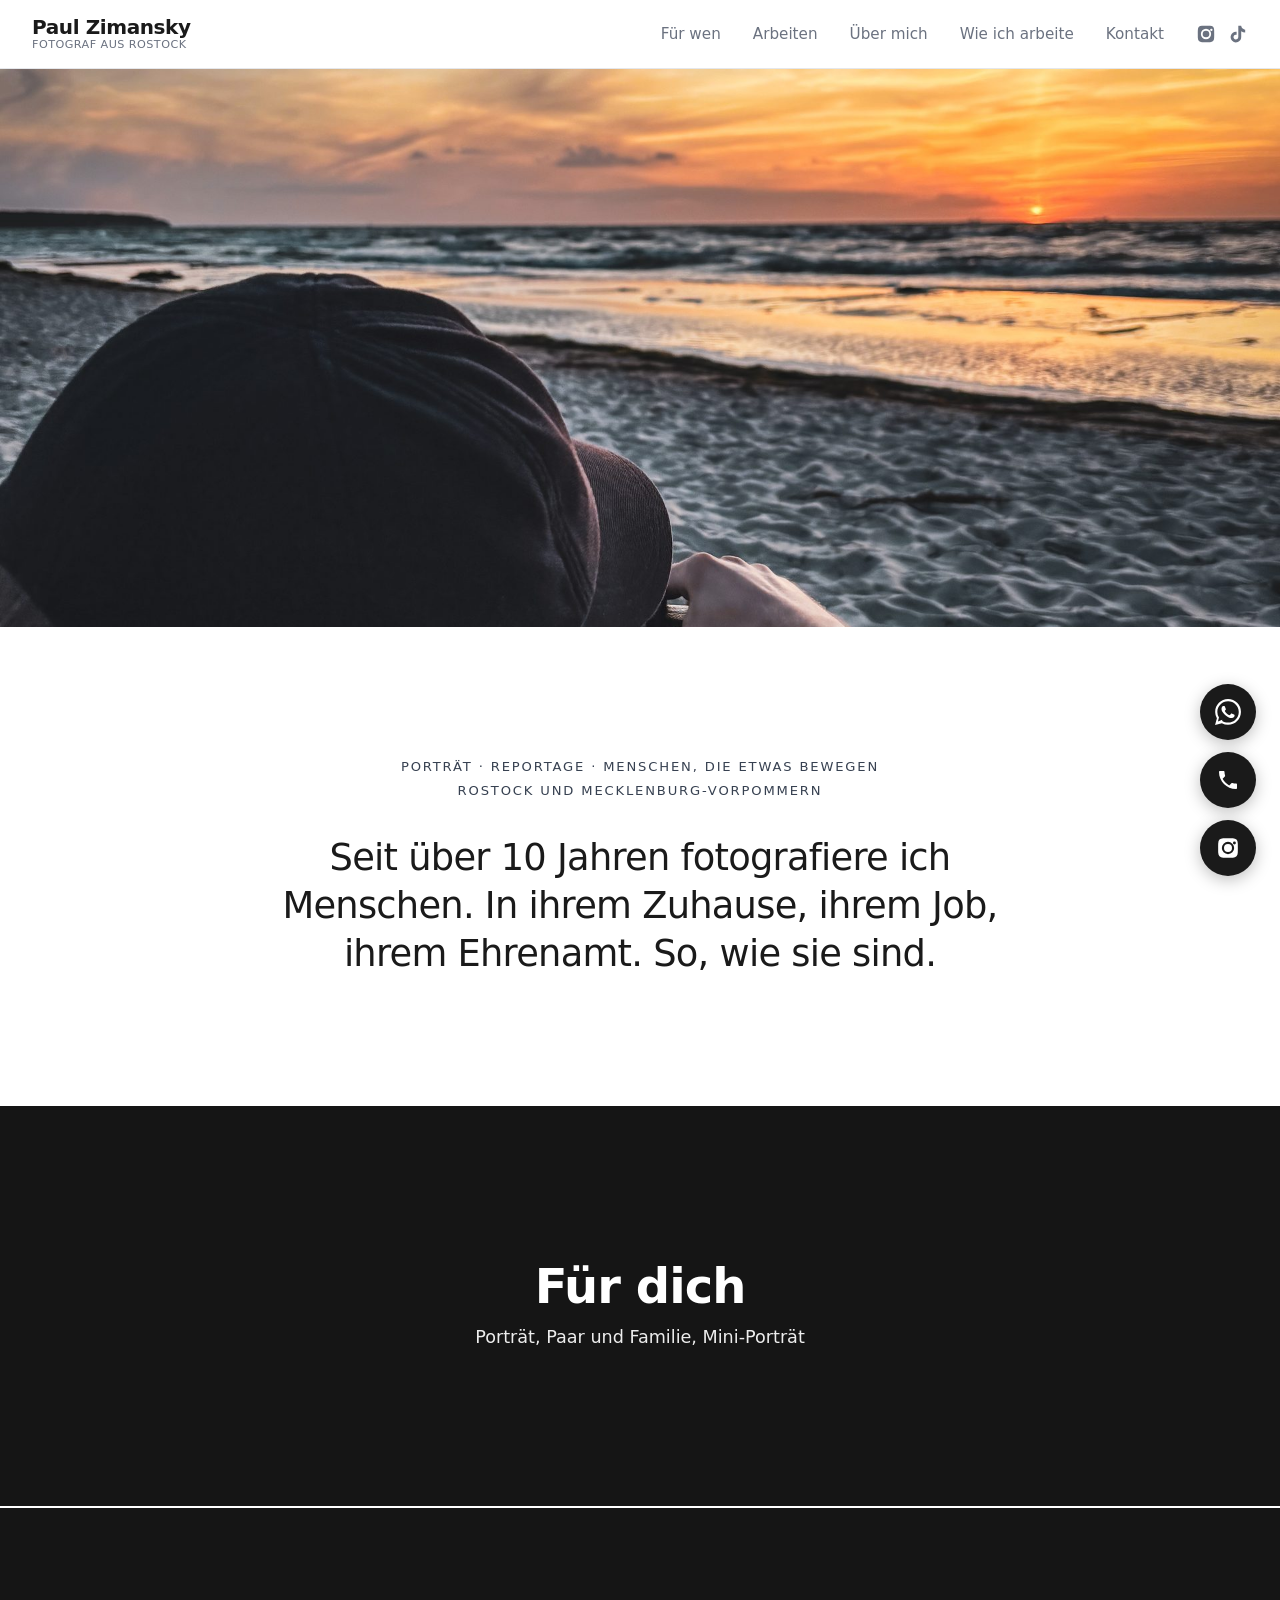
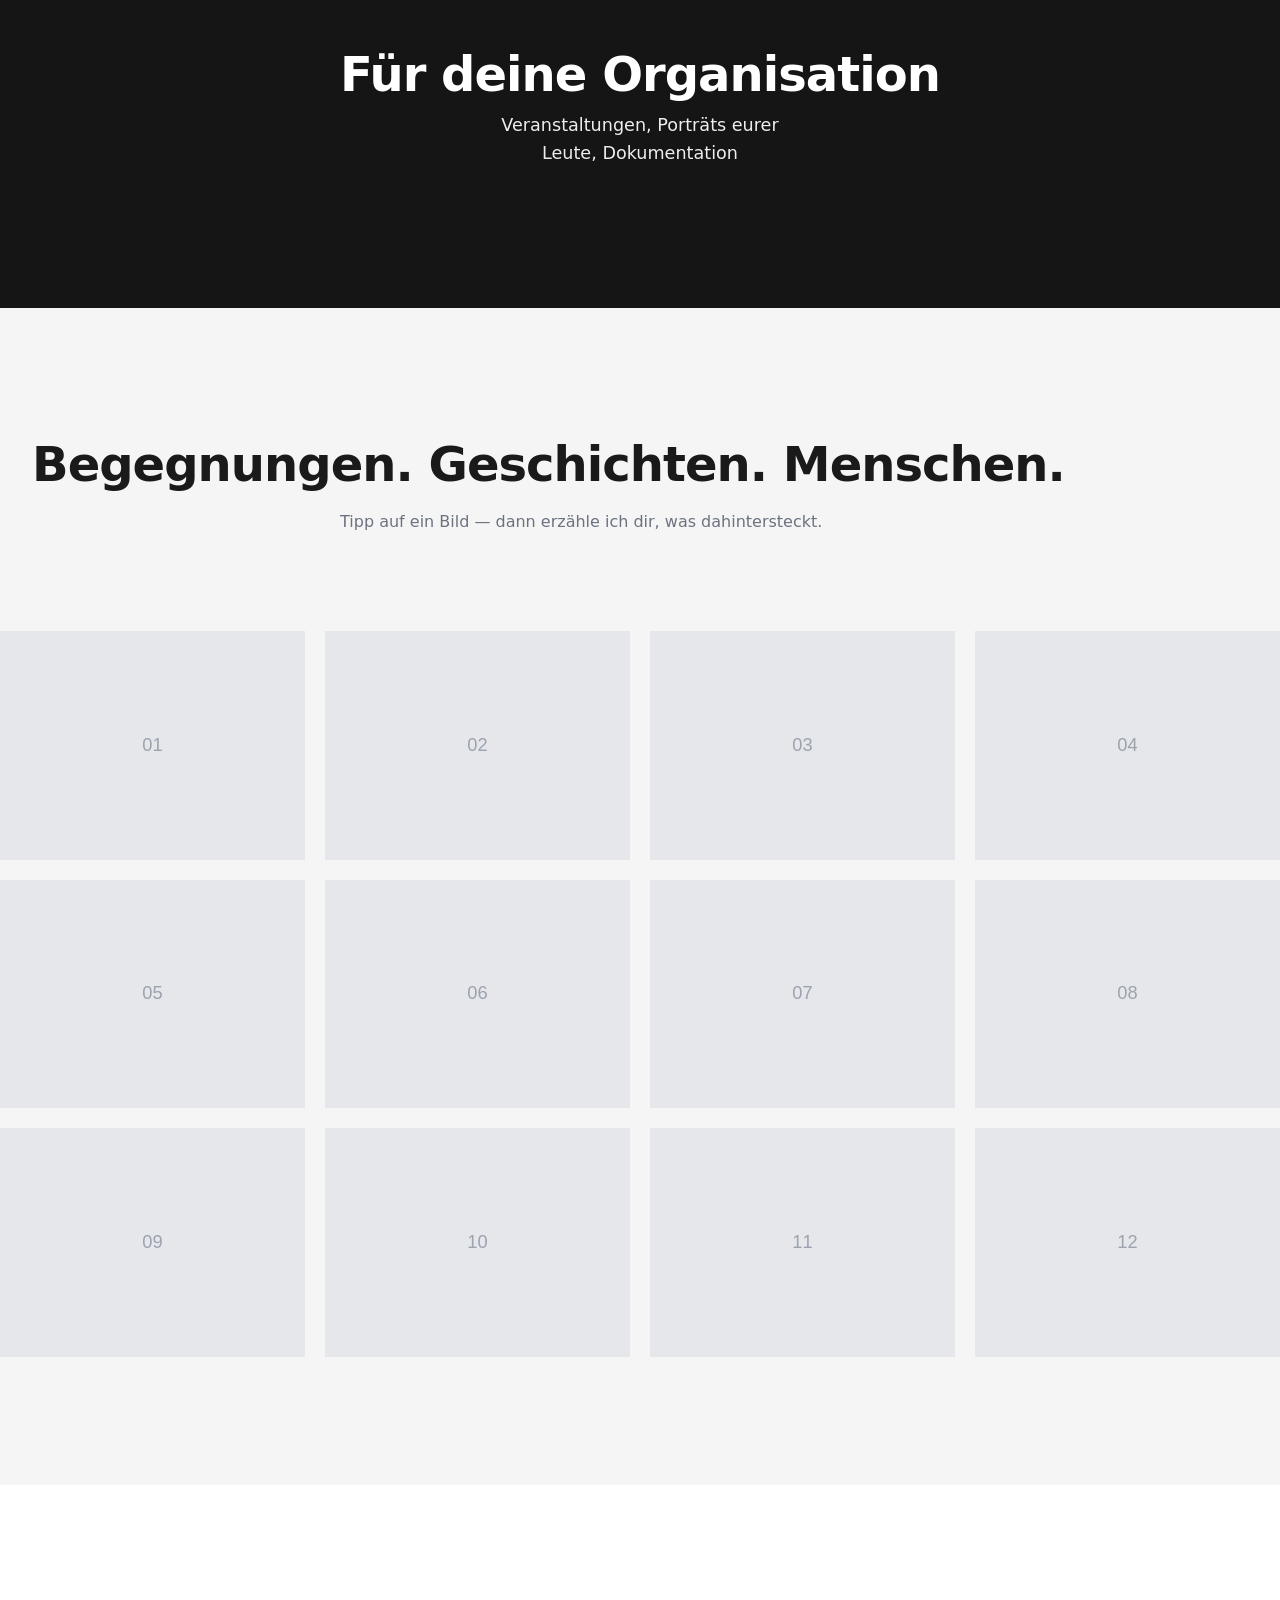
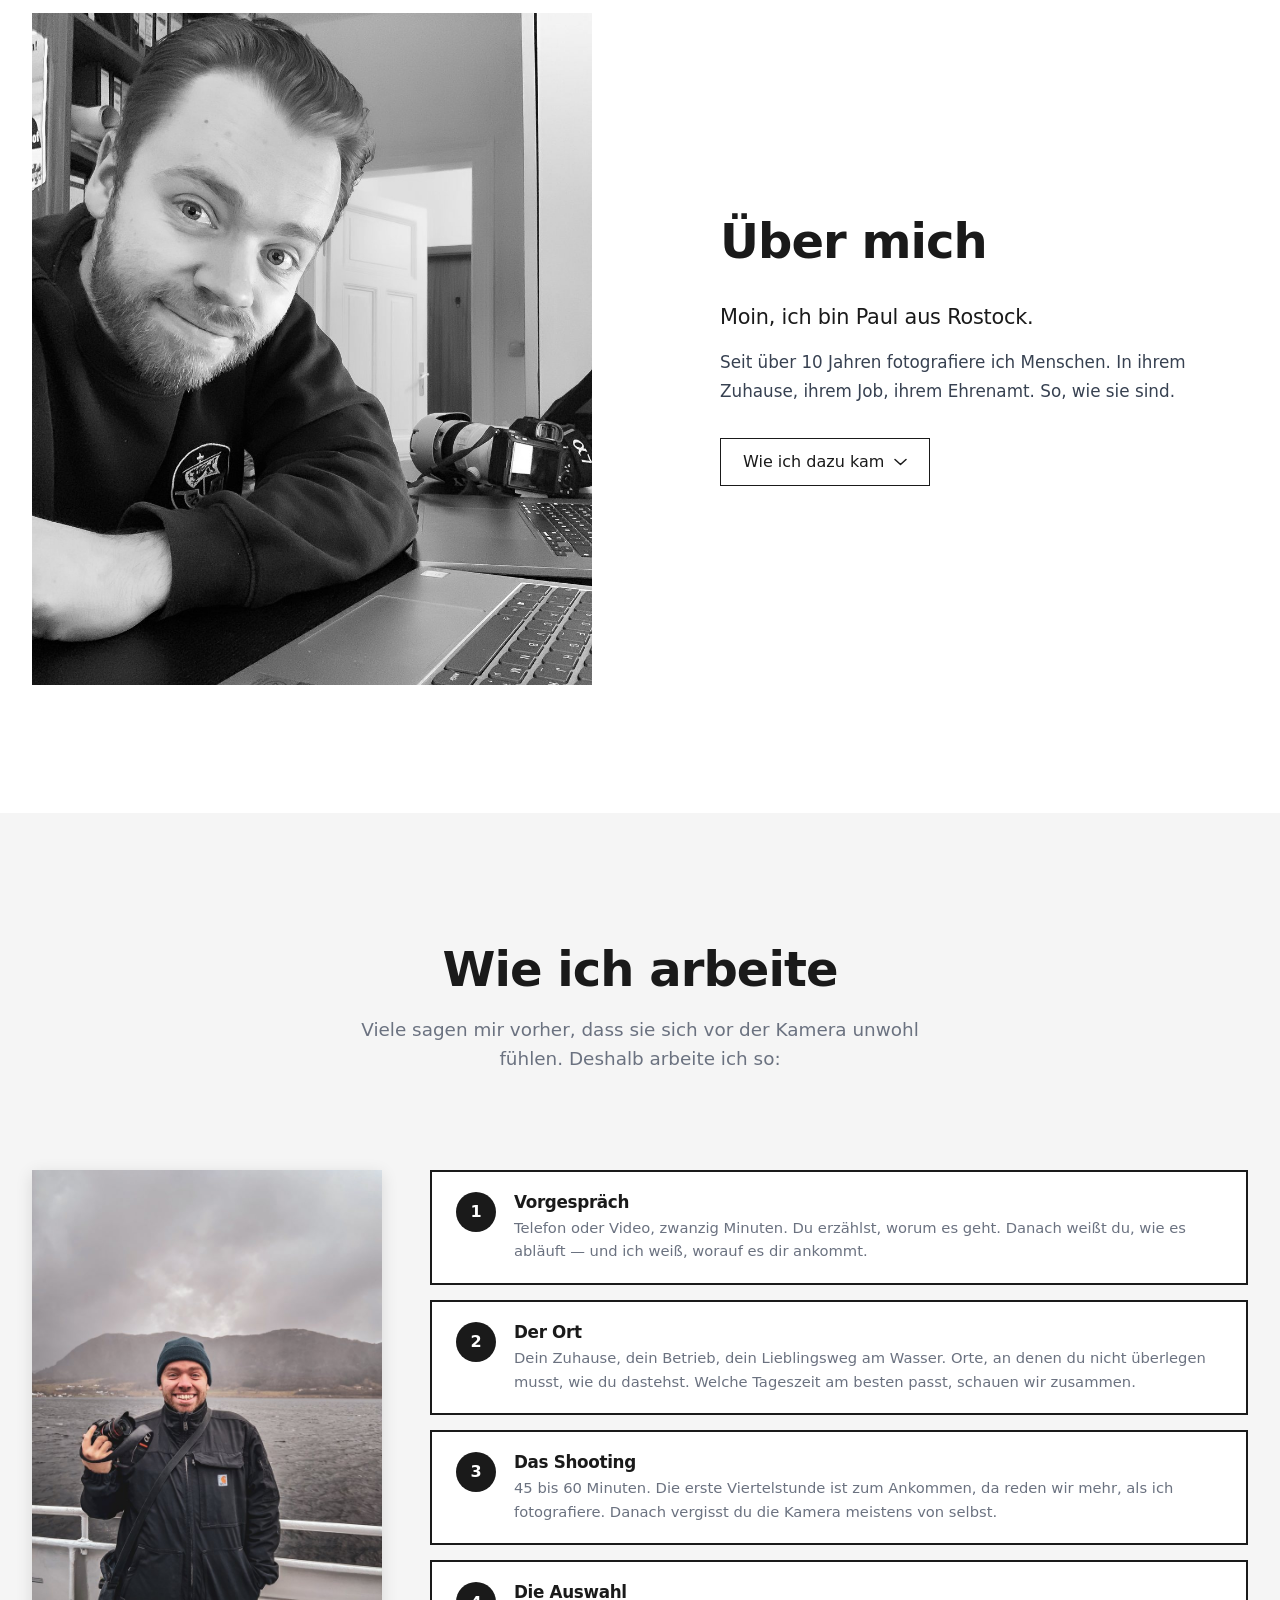
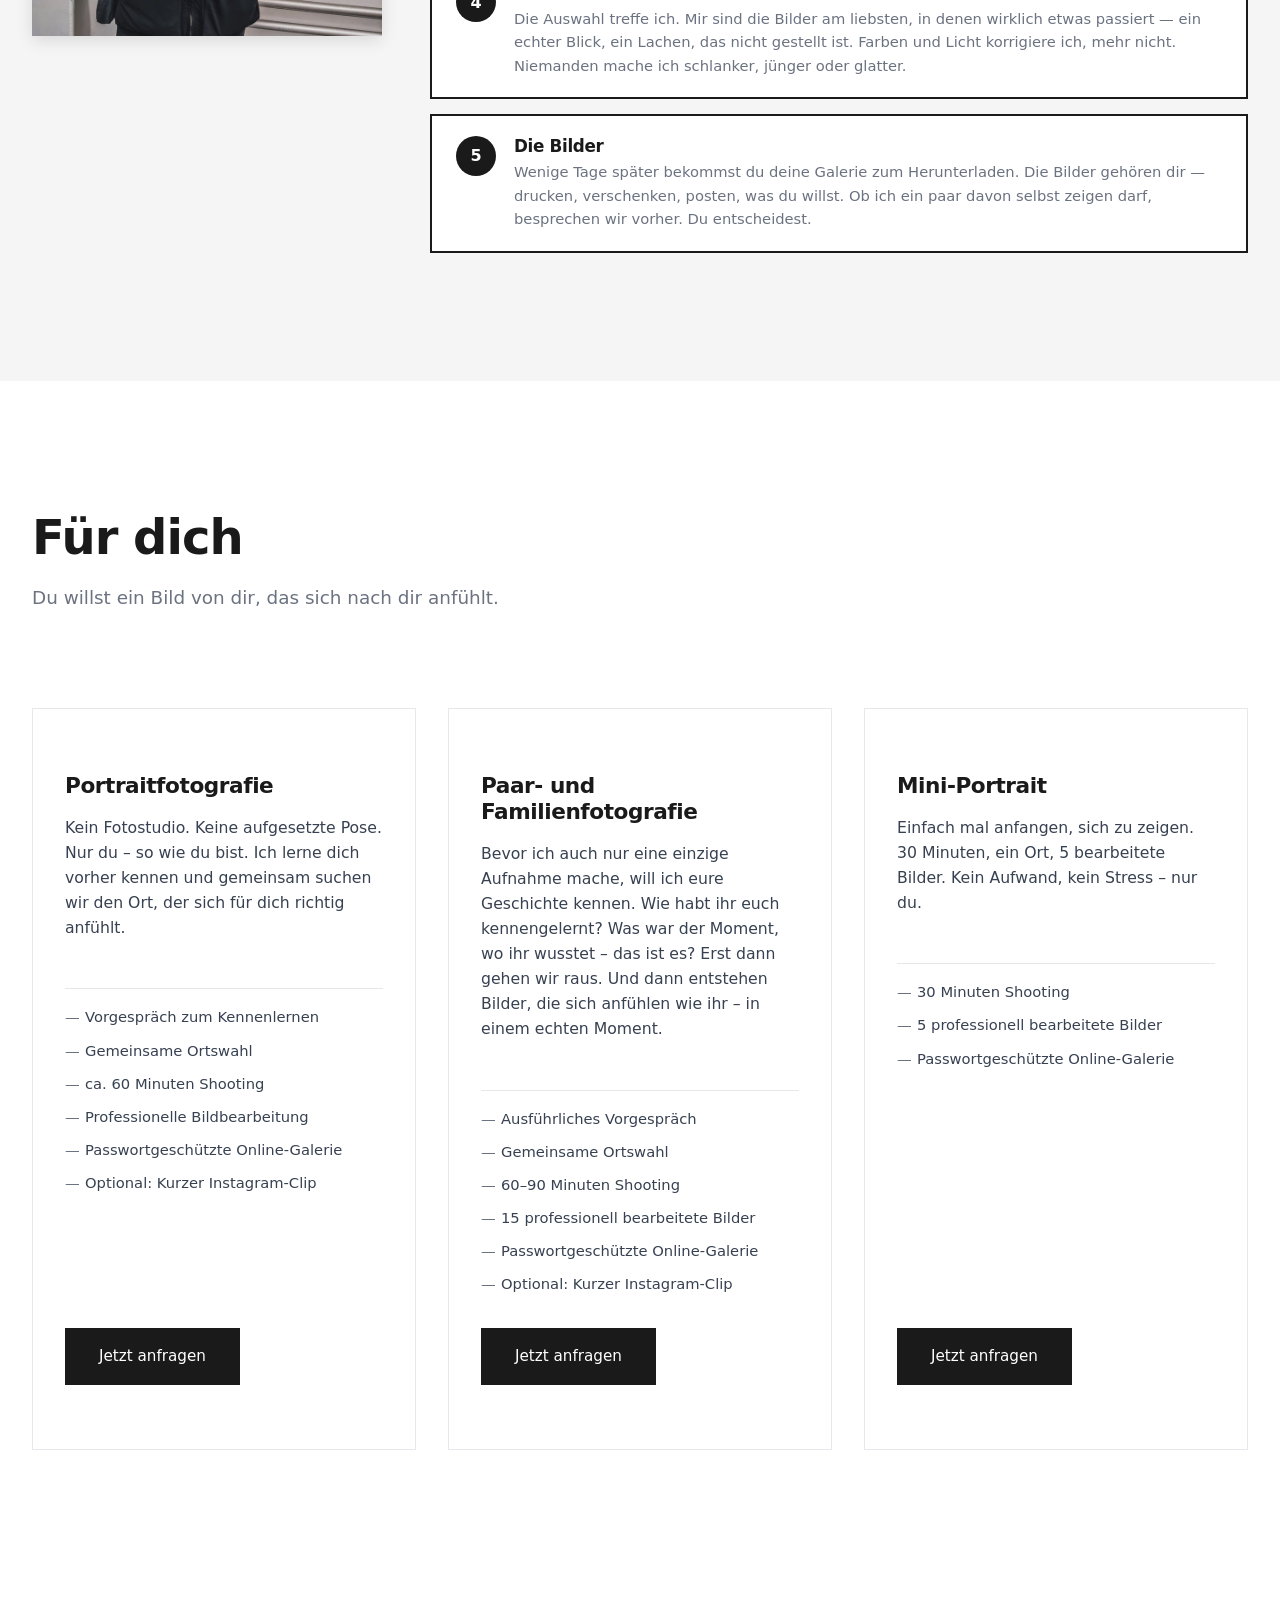
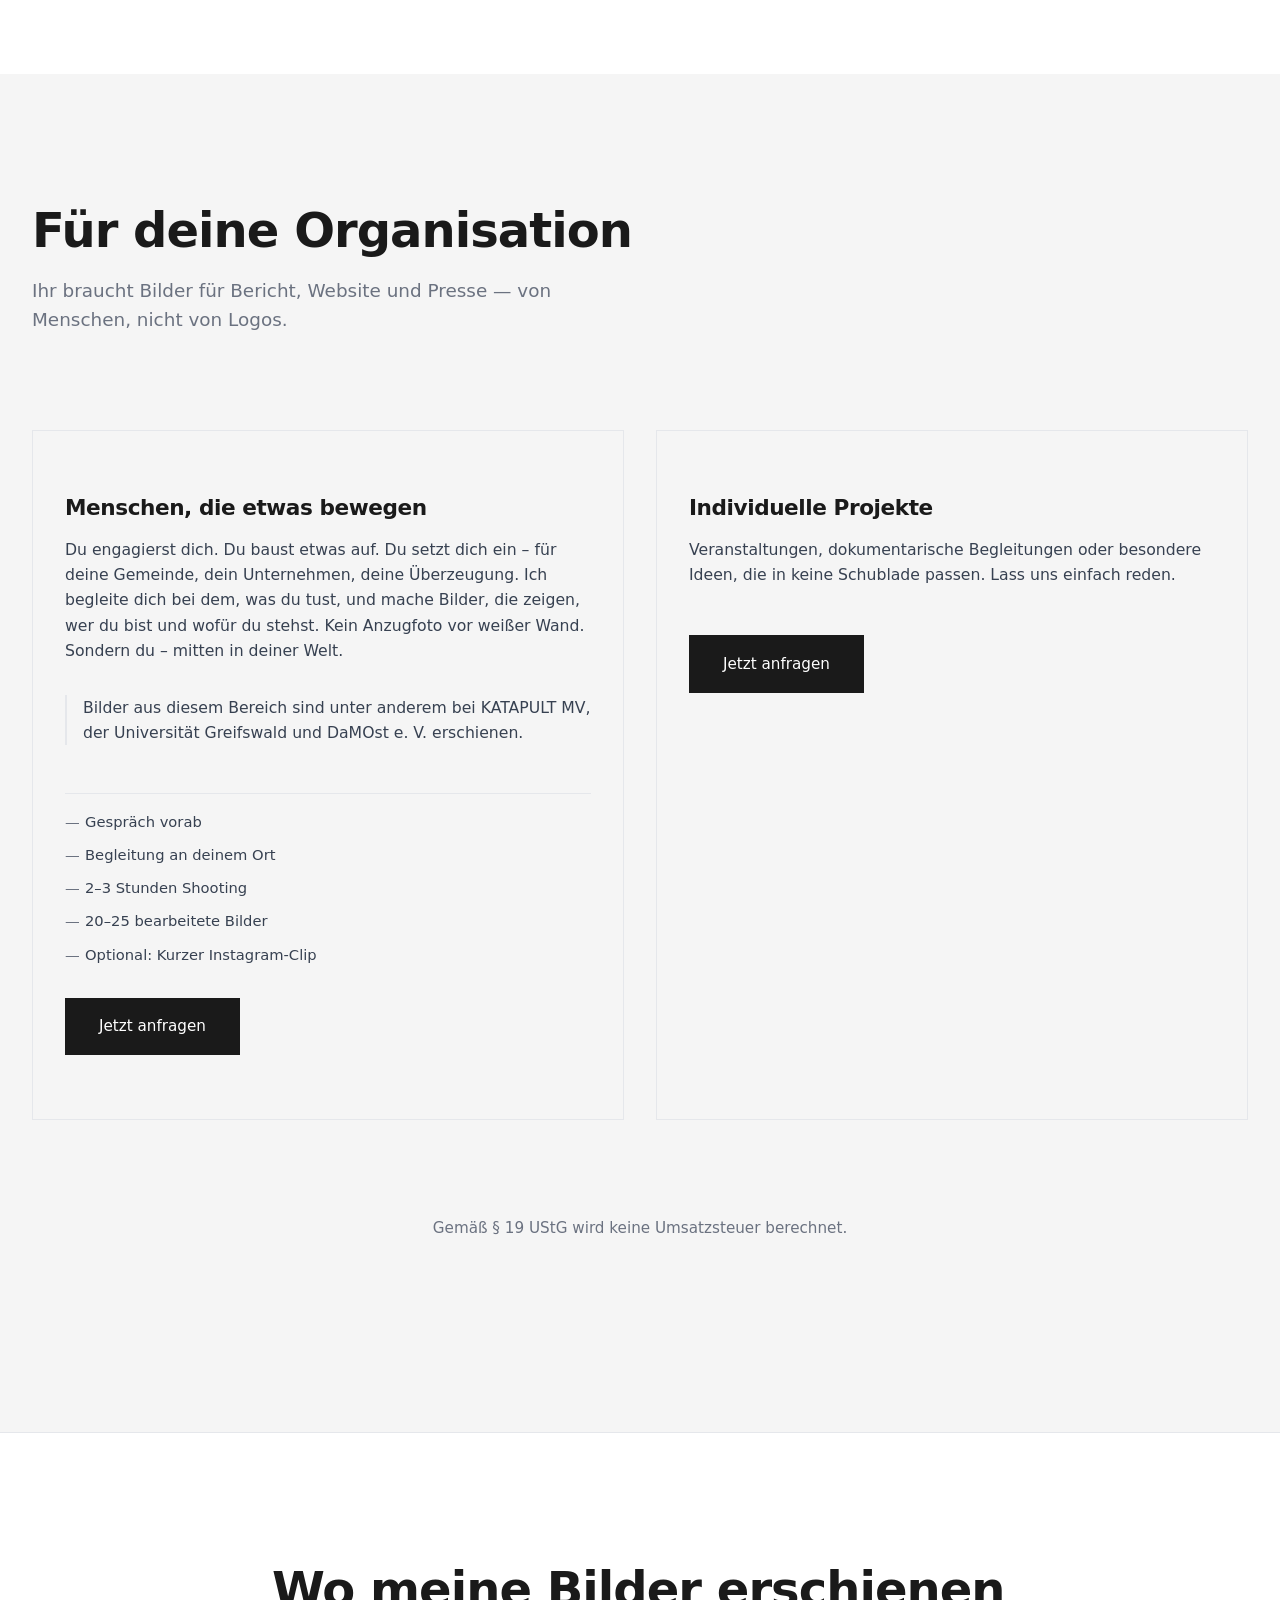
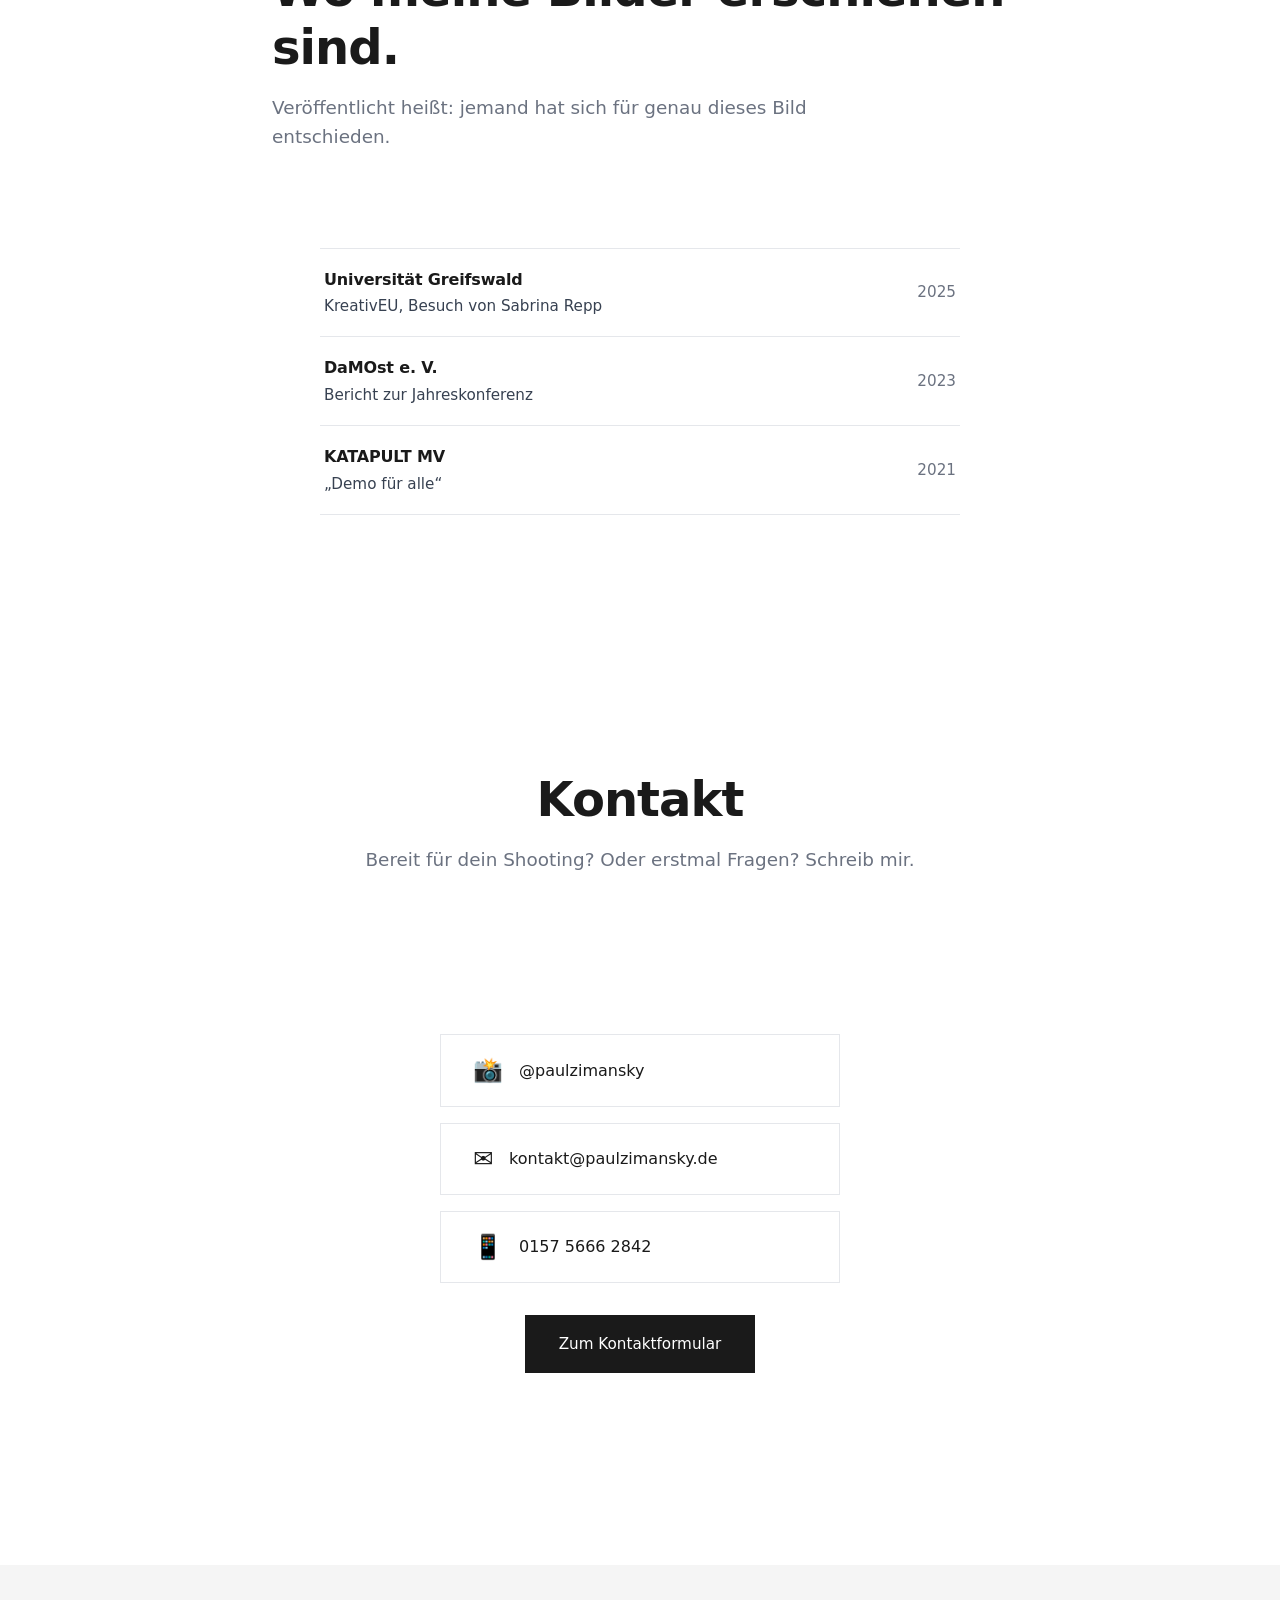
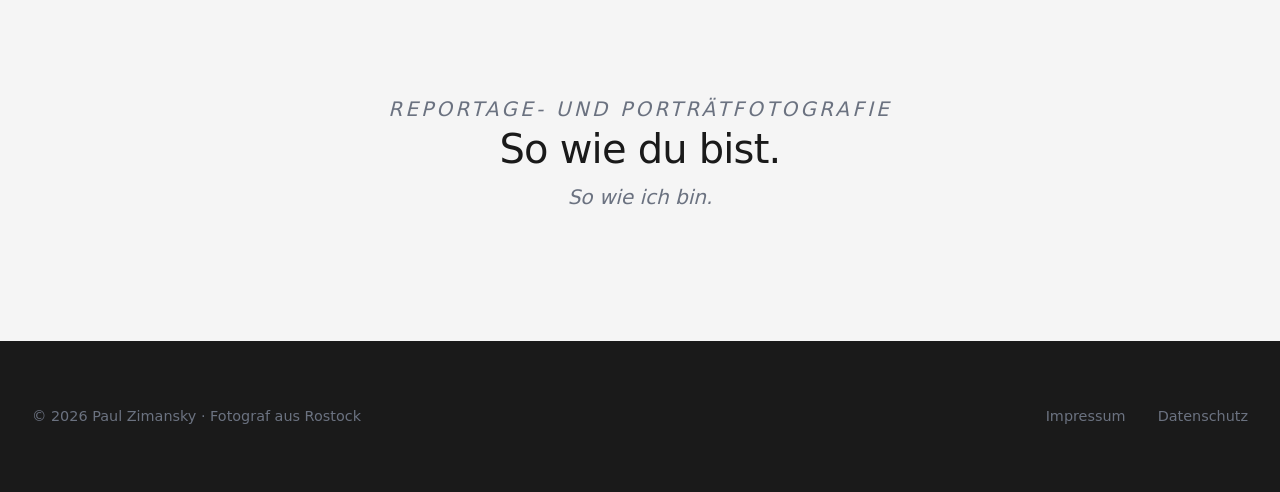
==== commit 2180dac4: "Add files via upload" ====
--- a/index.html
+++ b/index.html
@@ -3,29 +3,30 @@
 <head>
     <meta charset="UTF-8">
     <meta name="viewport" content="width=device-width, initial-scale=1.0">
-    <meta name="description" content="Paul Zimansky – Fotograf aus Rostock. Authentische Portrait-Fotografie. So wie du bist.">
-    <meta name="keywords" content="Fotograf Rostock, Portrait Fotografie, Mecklenburg-Vorpommern, authentische Fotografie">
+    <meta name="description" content="Paul Zimansky – Fotograf aus Rostock. Porträt, Reportage und Bilder für Organisationen in Mecklenburg-Vorpommern. So wie du bist.">
+    <meta name="keywords" content="Fotograf Rostock, Portraitfotografie, Reportagefotografie, Mecklenburg-Vorpommern, Veranstaltungsfotografie">
     <title>Paul Zimansky – Fotograf Rostock | So wie du bist</title>
     <link rel="stylesheet" href="style.css">
 </head>
 <body>
+    <a href="#inhalt" class="skip-link">Zum Inhalt springen</a>
+
     <!-- Navigation -->
     <nav class="nav">
         <div class="nav-container">
-            <a href="#home" class="logo">Paul Zimansky<span class="logo-sub">Fotograf aus Rostock</span></a>
+            <a href="#top" class="logo">Paul Zimansky<span class="logo-sub">Fotograf aus Rostock</span></a>
             <ul class="nav-menu" id="nav-menu">
-                <li><a href="#home" class="nav-link">Home</a></li>
-                <li><a href="#portfolio" class="nav-link">Portfolio</a></li>
+                <li><a href="#wege" class="nav-link">Für wen</a></li>
+                <li><a href="#arbeiten" class="nav-link">Arbeiten</a></li>
                 <li><a href="#ueber-mich" class="nav-link">Über mich</a></li>
                 <li><a href="#prozess" class="nav-link">Wie ich arbeite</a></li>
-                <li><a href="#leistungen" class="nav-link">Leistungen</a></li>
                 <li><a href="contact.html" class="nav-link">Kontakt</a></li>
                 <li class="nav-social">
                     <a href="https://instagram.com/paulzimansky" target="_blank" rel="noopener" aria-label="Instagram">
-                        <svg viewBox="0 0 24 24" width="20" height="20" fill="currentColor"><path d="M12 2.16c3.2 0 3.58.01 4.85.07 3.25.15 4.77 1.69 4.92 4.92.06 1.27.07 1.65.07 4.85s-.01 3.58-.07 4.85c-.15 3.23-1.66 4.77-4.92 4.92-1.27.06-1.65.07-4.85.07s-3.58-.01-4.85-.07c-3.26-.15-4.77-1.7-4.92-4.92-.06-1.27-.07-1.65-.07-4.85s.01-3.58.07-4.85C2.38 3.92 3.9 2.38 7.15 2.23 8.42 2.17 8.8 2.16 12 2.16zm0 3.68a6.16 6.16 0 100 12.32 6.16 6.16 0 000-12.32zm0 10.16a4 4 0 110-8 4 4 0 010 8zm6.41-10.4a1.44 1.44 0 100 2.88 1.44 1.44 0 000-2.88z"/></svg>
+                        <svg viewBox="0 0 24 24" width="20" height="20" fill="currentColor" aria-hidden="true"><path d="M12 2.16c3.2 0 3.58.01 4.85.07 3.25.15 4.77 1.69 4.92 4.92.06 1.27.07 1.65.07 4.85s-.01 3.58-.07 4.85c-.15 3.23-1.66 4.77-4.92 4.92-1.27.06-1.65.07-4.85.07s-3.58-.01-4.85-.07c-3.26-.15-4.77-1.7-4.92-4.92-.06-1.27-.07-1.65-.07-4.85s.01-3.58.07-4.85C2.38 3.92 3.9 2.38 7.15 2.23 8.42 2.17 8.8 2.16 12 2.16zm0 3.68a6.16 6.16 0 100 12.32 6.16 6.16 0 000-12.32zm0 10.16a4 4 0 110-8 4 4 0 010 8zm6.41-10.4a1.44 1.44 0 100 2.88 1.44 1.44 0 000-2.88z"/></svg>
                     </a>
                     <a href="https://tiktok.com/@paulzimansky" target="_blank" rel="noopener" aria-label="TikTok">
-                        <svg viewBox="0 0 24 24" width="20" height="20" fill="currentColor"><path d="M19.59 6.69a4.83 4.83 0 01-3.77-4.25V2h-3.45v13.67a2.89 2.89 0 01-5.2 1.74 2.89 2.89 0 012.31-4.64c.3 0 .59.05.86.13V9.4a6.33 6.33 0 00-1-.05A6.34 6.34 0 005 20.1a6.34 6.34 0 0010.86-4.43v-7a8.16 8.16 0 004.77 1.52v-3.4a4.85 4.85 0 01-1.04-.1z"/></svg>
+                        <svg viewBox="0 0 24 24" width="20" height="20" fill="currentColor" aria-hidden="true"><path d="M19.59 6.69a4.83 4.83 0 01-3.77-4.25V2h-3.45v13.67a2.89 2.89 0 01-5.2 1.74 2.89 2.89 0 012.31-4.64c.3 0 .59.05.86.13V9.4a6.33 6.33 0 00-1-.05A6.34 6.34 0 005 20.1a6.34 6.34 0 0010.86-4.43v-7a8.16 8.16 0 004.77 1.52v-3.4a4.85 4.85 0 01-1.04-.1z"/></svg>
                     </a>
                 </li>
             </ul>
@@ -37,112 +38,125 @@
         </div>
     </nav>
 
-    <!-- Hero Section -->
-    <section id="home" class="hero">
-        <div class="hero-content">
-            <h1 class="hero-title">
-                So wie<br>
-                <span class="hero-emphasis">du bist.</span>
+    <main id="inhalt">
+
+    <!-- Leitbild -->
+    <div id="top" class="lead-image">
+        <img src="images/hero-strand.jpg" alt="Fotografie von Paul Zimansky" fetchpriority="high">
+    </div>
+
+    <!-- Aussage -->
+    <section class="statement">
+        <div class="container-small">
+            <p class="statement-kicker">
+                <span>Porträt</span> · <span>Reportage</span> · <span>Menschen, die etwas bewegen</span><br>
+                <span>Rostock und</span> <span>Mecklenburg-Vorpommern</span>
+            </p>
+            <h1 class="statement-claim">
+                Seit über 10 Jahren fotografiere ich Menschen. In ihrem Zuhause,
+                ihrem Job, ihrem Ehrenamt. So, wie sie sind.
             </h1>
-            <p class="hero-subtitle">
-                Ich mache Bilder, die deine Sprache sprechen.
-            </p>
-            <div class="hero-cta">
-                <a href="#portfolio" class="btn btn-glass">Portfolio ansehen</a>
-                <a href="contact.html" class="btn btn-glass">Anfragen</a>
-            </div>
-        </div>
-        <div class="hero-scroll">
-            <span>Scroll</span>
-            <div class="scroll-line"></div>
-        </div>
-    </section>
-
-    <!-- Video Section -->
-    <section class="video-section">
-        <div class="container-small">
-            <div class="section-header">
-                <h2 class="section-title">Mein Weg zur Fotografie</h2>
-                <p class="section-intro">Eine kurze Einführung in meine Arbeitsweise und meine Leidenschaft.</p>
-            </div>
-            <div class="video-container">
-                <!-- YouTube: ersetze VIDEO_ID mit deiner echten Video-ID -->
-                <div class="video-placeholder">
-                    <div class="video-play-icon">▶</div>
-                    <p>Video wird in Kürze verfügbar</p>
-                </div>
-                <!-- Sobald Video da ist, oberen Block durch dieses iframe ersetzen:
-                <iframe src="https://www.youtube.com/embed/VIDEO_ID" title="Mein Weg zur Fotografie"
-                        frameborder="0" allow="accelerometer; clipboard-write; encrypted-media; gyroscope; picture-in-picture"
-                        allowfullscreen></iframe>
-                -->
-            </div>
-        </div>
-    </section>
-
-    <!-- Portfolio Section -->
-    <section id="portfolio" class="portfolio">
+        </div>
+    </section>
+
+    <!-- Zwei Wege -->
+    <section id="wege" class="wege">
+        <a href="#fuer-dich" class="weg">
+            <!-- BILD — sobald vorhanden, die nächste Zeile einkommentieren und Dateinamen anpassen:
+            <img src="images/wege/fuer-dich.jpg" alt="" loading="lazy">
+            -->
+            <span class="weg-inner">
+                <span class="weg-title">Für dich</span>
+                <span class="weg-sub">Porträt, Paar und Familie, Mini-Porträt</span>
+            </span>
+        </a>
+        <a href="#fuer-organisationen" class="weg">
+            <!-- BILD — sobald vorhanden, die nächste Zeile einkommentieren und Dateinamen anpassen:
+            <img src="images/wege/fuer-organisationen.jpg" alt="" loading="lazy">
+            -->
+            <span class="weg-inner">
+                <span class="weg-title">Für deine Organisation</span>
+                <span class="weg-sub">Veranstaltungen, Porträts eurer Leute, Dokumentation</span>
+            </span>
+        </a>
+    </section>
+
+    <!-- Arbeiten -->
+    <section id="arbeiten" class="portfolio">
         <div class="container">
-            <div class="section-header">
+            <div class="section-header section-header-left">
                 <h2 class="section-title">Begegnungen. Geschichten. Menschen.</h2>
                 <p class="portfolio-hint">
                     Tipp auf ein Bild — dann erzähle ich dir, was dahintersteckt.
                 </p>
             </div>
-
-            <div class="portfolio-grid" id="portfolio-grid">
-                <div class="portfolio-item" data-image="images/portfolio/01.svg" data-story="Geschichte für Bild 01. Hier kommt später die Story rein, die zu diesem Bild gehört.">
+        </div>
+
+        <div class="portfolio-grid" id="portfolio-grid">
+            <figure class="portfolio-item">
+                <button type="button" class="portfolio-trigger" data-image="images/portfolio/01.svg" data-caption="" data-story="Geschichte für Bild 01. Hier kommt später die Story rein.">
                     <img src="images/portfolio/01.svg" alt="Portfolio Bild 01" loading="lazy">
-                </div>
-                <div class="portfolio-item" data-image="images/portfolio/02.svg" data-story="Geschichte für Bild 02. Hier kommt später die Story rein, die zu diesem Bild gehört.">
+                </button>
+            </figure>
+            <figure class="portfolio-item">
+                <button type="button" class="portfolio-trigger" data-image="images/portfolio/02.svg" data-caption="" data-story="Geschichte für Bild 02. Hier kommt später die Story rein.">
                     <img src="images/portfolio/02.svg" alt="Portfolio Bild 02" loading="lazy">
-                </div>
-                <div class="portfolio-item" data-image="images/portfolio/03.svg" data-story="Geschichte für Bild 03. Hier kommt später die Story rein, die zu diesem Bild gehört.">
+                </button>
+            </figure>
+            <figure class="portfolio-item">
+                <button type="button" class="portfolio-trigger" data-image="images/portfolio/03.svg" data-caption="" data-story="Geschichte für Bild 03. Hier kommt später die Story rein.">
                     <img src="images/portfolio/03.svg" alt="Portfolio Bild 03" loading="lazy">
-                </div>
-                <div class="portfolio-item" data-image="images/portfolio/04.svg" data-story="Geschichte für Bild 04. Hier kommt später die Story rein, die zu diesem Bild gehört.">
+                </button>
+            </figure>
+            <figure class="portfolio-item">
+                <button type="button" class="portfolio-trigger" data-image="images/portfolio/04.svg" data-caption="" data-story="Geschichte für Bild 04. Hier kommt später die Story rein.">
                     <img src="images/portfolio/04.svg" alt="Portfolio Bild 04" loading="lazy">
-                </div>
-                <div class="portfolio-item" data-image="images/portfolio/05.svg" data-story="Geschichte für Bild 05. Hier kommt später die Story rein, die zu diesem Bild gehört.">
+                </button>
+            </figure>
+            <figure class="portfolio-item">
+                <button type="button" class="portfolio-trigger" data-image="images/portfolio/05.svg" data-caption="" data-story="Geschichte für Bild 05. Hier kommt später die Story rein.">
                     <img src="images/portfolio/05.svg" alt="Portfolio Bild 05" loading="lazy">
-                </div>
-                <div class="portfolio-item" data-image="images/portfolio/06.svg" data-story="Geschichte für Bild 06. Hier kommt später die Story rein, die zu diesem Bild gehört.">
+                </button>
+            </figure>
+            <figure class="portfolio-item">
+                <button type="button" class="portfolio-trigger" data-image="images/portfolio/06.svg" data-caption="" data-story="Geschichte für Bild 06. Hier kommt später die Story rein.">
                     <img src="images/portfolio/06.svg" alt="Portfolio Bild 06" loading="lazy">
-                </div>
-                <div class="portfolio-item" data-image="images/portfolio/07.svg" data-story="Geschichte für Bild 07. Hier kommt später die Story rein, die zu diesem Bild gehört.">
+                </button>
+            </figure>
+            <figure class="portfolio-item">
+                <button type="button" class="portfolio-trigger" data-image="images/portfolio/07.svg" data-caption="" data-story="Geschichte für Bild 07. Hier kommt später die Story rein.">
                     <img src="images/portfolio/07.svg" alt="Portfolio Bild 07" loading="lazy">
-                </div>
-                <div class="portfolio-item" data-image="images/portfolio/08.svg" data-story="Geschichte für Bild 08. Hier kommt später die Story rein, die zu diesem Bild gehört.">
+                </button>
+            </figure>
+            <figure class="portfolio-item">
+                <button type="button" class="portfolio-trigger" data-image="images/portfolio/08.svg" data-caption="" data-story="Geschichte für Bild 08. Hier kommt später die Story rein.">
                     <img src="images/portfolio/08.svg" alt="Portfolio Bild 08" loading="lazy">
-                </div>
-                <div class="portfolio-item" data-image="images/portfolio/09.svg" data-story="Geschichte für Bild 09. Hier kommt später die Story rein, die zu diesem Bild gehört.">
+                </button>
+            </figure>
+            <figure class="portfolio-item">
+                <button type="button" class="portfolio-trigger" data-image="images/portfolio/09.svg" data-caption="" data-story="Geschichte für Bild 09. Hier kommt später die Story rein.">
                     <img src="images/portfolio/09.svg" alt="Portfolio Bild 09" loading="lazy">
-                </div>
-                <div class="portfolio-item" data-image="images/portfolio/10.svg" data-story="Geschichte für Bild 10. Hier kommt später die Story rein, die zu diesem Bild gehört.">
+                </button>
+            </figure>
+            <figure class="portfolio-item">
+                <button type="button" class="portfolio-trigger" data-image="images/portfolio/10.svg" data-caption="" data-story="Geschichte für Bild 10. Hier kommt später die Story rein.">
                     <img src="images/portfolio/10.svg" alt="Portfolio Bild 10" loading="lazy">
-                </div>
-                <div class="portfolio-item" data-image="images/portfolio/11.svg" data-story="Geschichte für Bild 11. Hier kommt später die Story rein, die zu diesem Bild gehört.">
+                </button>
+            </figure>
+            <figure class="portfolio-item">
+                <button type="button" class="portfolio-trigger" data-image="images/portfolio/11.svg" data-caption="" data-story="Geschichte für Bild 11. Hier kommt später die Story rein.">
                     <img src="images/portfolio/11.svg" alt="Portfolio Bild 11" loading="lazy">
-                </div>
-                <div class="portfolio-item" data-image="images/portfolio/12.svg" data-story="Geschichte für Bild 12. Hier kommt später die Story rein, die zu diesem Bild gehört.">
+                </button>
+            </figure>
+            <figure class="portfolio-item">
+                <button type="button" class="portfolio-trigger" data-image="images/portfolio/12.svg" data-caption="" data-story="Geschichte für Bild 12. Hier kommt später die Story rein.">
                     <img src="images/portfolio/12.svg" alt="Portfolio Bild 12" loading="lazy">
-                </div>
-            </div>
-        </div>
-    </section>
-
-    <!-- Portfolio Modal -->
-    <div class="pf-modal" id="pfModal" aria-hidden="true">
-        <button class="pf-close" id="pfClose" aria-label="Schließen">&times;</button>
-        <button class="pf-prev" id="pfPrev" aria-label="Vorheriges Bild">‹</button>
-        <button class="pf-next" id="pfNext" aria-label="Nächstes Bild">›</button>
-        <div class="pf-modal-inner">
-            <img id="pfImage" src="" alt="">
-            <p id="pfStory"></p>
-        </div>
-    </div>
-
-    <!-- Über mich Section -->
+                </button>
+            </figure>
+        </div>
+    </section>
+
+    <!-- Über mich -->
     <section id="ueber-mich" class="about">
         <div class="container-wide">
             <div class="about-grid">
@@ -195,12 +209,168 @@
         </div>
     </section>
 
-    <!-- Veröffentlichungen Section -->
+    <!-- Wie ich arbeite -->
+    <section id="prozess" class="process">
+        <div class="container">
+            <div class="section-header">
+                <h2 class="section-title">Wie ich arbeite</h2>
+                <p class="section-intro">
+                    Viele sagen mir vorher, dass sie sich vor der Kamera unwohl fühlen. Deshalb arbeite ich so:
+                </p>
+            </div>
+
+            <div class="how-i-work-container">
+                <div class="how-i-work-image">
+                    <img src="images/how-i-work.jpg" alt="Paul Zimansky mit Kamera bei der Arbeit" loading="lazy">
+                </div>
+                <div class="how-i-work-steps">
+                    <div class="process-steps">
+                        <div class="process-step"><div class="step-number">1</div><div class="process-step-content">
+                            <h3>Vorgespräch</h3>
+                            <p>Telefon oder Video, zwanzig Minuten. Du erzählst, worum es geht. Danach weißt du, wie es abläuft — und ich weiß, worauf es dir ankommt.</p>
+                        </div></div>
+                        <div class="process-step"><div class="step-number">2</div><div class="process-step-content">
+                            <h3>Der Ort</h3>
+                            <p>Dein Zuhause, dein Betrieb, dein Lieblingsweg am Wasser. Orte, an denen du nicht überlegen musst, wie du dastehst. Welche Tageszeit am besten passt, schauen wir zusammen.</p>
+                        </div></div>
+                        <div class="process-step"><div class="step-number">3</div><div class="process-step-content">
+                            <h3>Das Shooting</h3>
+                            <p>45 bis 60 Minuten. Die erste Viertelstunde ist zum Ankommen, da reden wir mehr, als ich fotografiere. Danach vergisst du die Kamera meistens von selbst.</p>
+                        </div></div>
+                        <div class="process-step"><div class="step-number">4</div><div class="process-step-content">
+                            <h3>Die Auswahl</h3>
+                            <p>Die Auswahl treffe ich. Mir sind die Bilder am liebsten, in denen wirklich etwas passiert — ein echter Blick, ein Lachen, das nicht gestellt ist. Farben und Licht korrigiere ich, mehr nicht. Niemanden mache ich schlanker, jünger oder glatter.</p>
+                        </div></div>
+                        <div class="process-step"><div class="step-number">5</div><div class="process-step-content">
+                            <h3>Die Bilder</h3>
+                            <p>Wenige Tage später bekommst du deine Galerie zum Herunterladen. Die Bilder gehören dir — drucken, verschenken, posten, was du willst. Ob ich ein paar davon selbst zeigen darf, besprechen wir vorher. Du entscheidest.</p>
+                        </div></div>
+                    </div>
+                </div>
+            </div>
+        </div>
+    </section>
+
+    <!-- Für dich -->
+    <section id="fuer-dich" class="services">
+        <div class="container">
+            <div class="section-header section-header-left">
+                <h2 class="section-title">Für dich</h2>
+                <p class="section-intro section-intro-left">
+                    Du willst ein Bild von dir, das sich nach dir anfühlt.
+                </p>
+            </div>
+
+            <div class="services-grid">
+                <div class="service-card">
+                    <h3>Portraitfotografie</h3>
+                    <p>
+                        Kein Fotostudio. Keine aufgesetzte Pose. Nur du – so wie du bist.
+                        Ich lerne dich vorher kennen und gemeinsam suchen wir den Ort, der sich
+                        für dich richtig anfühlt.
+                    </p>
+                    <ul class="service-list">
+                        <li>Vorgespräch zum Kennenlernen</li>
+                        <li>Gemeinsame Ortswahl</li>
+                        <li>ca. 60 Minuten Shooting</li>
+                        <li>Professionelle Bildbearbeitung</li>
+                        <li>Passwortgeschützte Online-Galerie</li>
+                        <li>Optional: Kurzer Instagram-Clip</li>
+                    </ul>
+                    <a href="contact.html?service=portrait" class="btn btn-primary service-btn">Jetzt anfragen</a>
+                </div>
+
+                <div class="service-card">
+                    <h3>Paar- und Familienfotografie</h3>
+                    <p>
+                        Bevor ich auch nur eine einzige Aufnahme mache, will ich eure Geschichte
+                        kennen. Wie habt ihr euch kennengelernt? Was war der Moment, wo ihr wusstet –
+                        das ist es? Erst dann gehen wir raus. Und dann entstehen Bilder, die sich
+                        anfühlen wie ihr – in einem echten Moment.
+                    </p>
+                    <ul class="service-list">
+                        <li>Ausführliches Vorgespräch</li>
+                        <li>Gemeinsame Ortswahl</li>
+                        <li>60–90 Minuten Shooting</li>
+                        <li>15 professionell bearbeitete Bilder</li>
+                        <li>Passwortgeschützte Online-Galerie</li>
+                        <li>Optional: Kurzer Instagram-Clip</li>
+                    </ul>
+                    <a href="contact.html?service=paar-familie" class="btn btn-primary service-btn">Jetzt anfragen</a>
+                </div>
+
+                <div class="service-card">
+                    <h3>Mini-Portrait</h3>
+                    <p>
+                        Einfach mal anfangen, sich zu zeigen. 30 Minuten, ein Ort,
+                        5 bearbeitete Bilder. Kein Aufwand, kein Stress – nur du.
+                    </p>
+                    <ul class="service-list">
+                        <li>30 Minuten Shooting</li>
+                        <li>5 professionell bearbeitete Bilder</li>
+                        <li>Passwortgeschützte Online-Galerie</li>
+                    </ul>
+                    <a href="contact.html?service=mini-portrait" class="btn btn-primary service-btn">Jetzt anfragen</a>
+                </div>
+            </div>
+        </div>
+    </section>
+
+    <!-- Für deine Organisation -->
+    <section id="fuer-organisationen" class="services services-alt">
+        <div class="container">
+            <div class="section-header section-header-left">
+                <h2 class="section-title">Für deine Organisation</h2>
+                <p class="section-intro section-intro-left">
+                    Ihr braucht Bilder für Bericht, Website und Presse — von Menschen, nicht von Logos.
+                </p>
+            </div>
+
+            <div class="services-grid">
+                <div class="service-card">
+                    <h3>Menschen, die etwas bewegen</h3>
+                    <p>
+                        Du engagierst dich. Du baust etwas auf. Du setzt dich ein – für deine
+                        Gemeinde, dein Unternehmen, deine Überzeugung. Ich begleite dich bei dem,
+                        was du tust, und mache Bilder, die zeigen, wer du bist und wofür du stehst.
+                        Kein Anzugfoto vor weißer Wand. Sondern du – mitten in deiner Welt.
+                    </p>
+                    <p class="service-credit">
+                        Bilder aus diesem Bereich sind unter anderem bei KATAPULT MV, der
+                        Universität Greifswald und DaMOst e.&nbsp;V. erschienen.
+                    </p>
+                    <ul class="service-list">
+                        <li>Gespräch vorab</li>
+                        <li>Begleitung an deinem Ort</li>
+                        <li>2–3 Stunden Shooting</li>
+                        <li>20–25 bearbeitete Bilder</li>
+                        <li>Optional: Kurzer Instagram-Clip</li>
+                    </ul>
+                    <a href="contact.html?service=engagement" class="btn btn-primary service-btn">Jetzt anfragen</a>
+                </div>
+
+                <div class="service-card">
+                    <h3>Individuelle Projekte</h3>
+                    <p>
+                        Veranstaltungen, dokumentarische Begleitungen oder besondere Ideen,
+                        die in keine Schublade passen. Lass uns einfach reden.
+                    </p>
+                    <a href="contact.html?service=projekt" class="btn btn-primary service-btn">Jetzt anfragen</a>
+                </div>
+            </div>
+
+            <div class="services-note">
+                <p>Gemäß § 19 UStG wird keine Umsatzsteuer berechnet.</p>
+            </div>
+        </div>
+    </section>
+
+    <!-- Veröffentlichungen -->
     <section id="veroeffentlichungen" class="publications">
         <div class="container-small">
-            <div class="section-header">
+            <div class="section-header section-header-left">
                 <h2 class="section-title">Wo meine Bilder erschienen sind.</h2>
-                <p class="section-intro">
+                <p class="section-intro section-intro-left">
                     Veröffentlicht heißt: jemand hat sich für genau dieses Bild entschieden.
                 </p>
             </div>
@@ -232,168 +402,7 @@
         </div>
     </section>
 
-    <!-- Prozess Section -->
-    <section id="prozess" class="process">
-        <div class="container">
-            <div class="section-header">
-                <h2 class="section-title">Wie ich arbeite</h2>
-                <p class="section-intro">
-                    Viele sagen mir vorher, dass sie sich vor der Kamera unwohl fühlen. Deshalb arbeite ich so:
-                </p>
-            </div>
-
-            <div class="how-i-work-container">
-                <div class="how-i-work-image">
-                    <img src="images/how-i-work.jpg" alt="Paul Zimansky mit Kamera bei der Arbeit" loading="lazy">
-                </div>
-                <div class="how-i-work-steps">
-                    <div class="process-steps">
-                        <div class="process-step"><div class="step-number">1</div><div class="process-step-content">
-                            <h3>Vorgespräch</h3>
-                            <p>Telefon oder Video, zwanzig Minuten. Du erzählst, worum es geht. Danach weißt du, wie es abläuft — und ich weiß, worauf es dir ankommt.</p>
-                        </div></div>
-                        <div class="process-step"><div class="step-number">2</div><div class="process-step-content">
-                            <h3>Der Ort</h3>
-                            <p>Dein Zuhause, dein Betrieb, dein Lieblingsweg am Wasser. Orte, an denen du nicht überlegen musst, wie du dastehst. Welche Tageszeit am besten passt, schauen wir zusammen.</p>
-                        </div></div>
-                        <div class="process-step"><div class="step-number">3</div><div class="process-step-content">
-                            <h3>Das Shooting</h3>
-                            <p>45 bis 60 Minuten. Die erste Viertelstunde ist zum Ankommen, da reden wir mehr, als ich fotografiere. Danach vergisst du die Kamera meistens von selbst.</p>
-                        </div></div>
-                        <div class="process-step"><div class="step-number">4</div><div class="process-step-content">
-                            <h3>Die Auswahl</h3>
-                            <p>Die Auswahl treffe ich. Mir sind die Bilder am liebsten, in denen wirklich etwas passiert — ein echter Blick, ein Lachen, das nicht gestellt ist. Farben und Licht korrigiere ich, mehr nicht. Niemanden mache ich schlanker, jünger oder glatter.</p>
-                        </div></div>
-                        <div class="process-step"><div class="step-number">5</div><div class="process-step-content">
-                            <h3>Die Bilder</h3>
-                            <p>Wenige Tage später bekommst du deine Galerie zum Herunterladen. Die Bilder gehören dir — drucken, verschenken, posten, was du willst. Ob ich ein paar davon selbst zeigen darf, besprechen wir vorher. Du entscheidest.</p>
-                        </div></div>
-                    </div>
-                </div>
-            </div>
-        </div>
-    </section>
-
-    <!-- Großer CTA nach Wie-ich-arbeite -->
-    <section class="big-cta">
-        <div class="container-small">
-            <p>Klingt nach dir? Dann lass uns reden.</p>
-            <a href="contact.html" class="btn btn-primary big-cta-btn">Jetzt anfragen</a>
-        </div>
-    </section>
-
-    <!-- Leistungen Section -->
-    <section id="leistungen" class="services">
-        <div class="container">
-            <div class="section-header">
-                <h2 class="section-title">Leistungen</h2>
-                <p class="section-intro">
-                    Fünf Wege, deine Geschichte zu erzählen. Immer ehrlich. Immer du.
-                </p>
-            </div>
-
-            <div class="services-grid">
-                <div class="service-card">
-                    <h3>Portraitfotografie</h3>
-                    <p>
-                        Kein Fotostudio. Keine aufgesetzte Pose. Nur du – so wie du bist.
-                        Ich lerne dich vorher kennen und gemeinsam suchen wir den Ort, der sich
-                        für dich richtig anfühlt.
-                    </p>
-                    <ul class="service-list">
-                        <li>Vorgespräch zum Kennenlernen</li>
-                        <li>Gemeinsame Ortswahl</li>
-                        <li>ca. 60 Minuten Shooting</li>
-                        <li>Professionelle Bildbearbeitung</li>
-                        <li>Passwortgeschützte Online-Galerie</li>
-                        <li>Optional: Kurzer Instagram-Clip</li>
-                    </ul>
-                
-                    <a href="contact.html?service=portrait" class="btn btn-primary service-btn">Jetzt anfragen</a>
-                </div>
-
-                <div class="service-card">
-                    <h3>Paar- und Familienfotografie</h3>
-                    <p>
-                        Bevor ich auch nur eine einzige Aufnahme mache, will ich eure Geschichte
-                        kennen. Wie habt ihr euch kennengelernt? Was war der Moment, wo ihr wusstet –
-                        das ist es? Erst dann gehen wir raus. Und dann entstehen Bilder, die sich
-                        anfühlen wie ihr – in einem echten Moment.
-                    </p>
-                    <ul class="service-list">
-                        <li>Ausführliches Vorgespräch</li>
-                        <li>Gemeinsame Ortswahl</li>
-                        <li>60–90 Minuten Shooting</li>
-                        <li>15 professionell bearbeitete Bilder</li>
-                        <li>Passwortgeschützte Online-Galerie</li>
-                        <li>Optional: Kurzer Instagram-Clip</li>
-                    </ul>
-                
-                    <a href="contact.html?service=paar-familie" class="btn btn-primary service-btn">Jetzt anfragen</a>
-                </div>
-
-                <div class="service-card">
-                    <h3>Menschen, die etwas bewegen</h3>
-                    <p>
-                        Du engagierst dich. Du baust etwas auf. Du setzt dich ein – für deine
-                        Gemeinde, dein Unternehmen, deine Überzeugung. Ich begleite dich bei dem,
-                        was du tust, und mache Bilder, die zeigen, wer du bist und wofür du stehst.
-                        Kein Anzugfoto vor weißer Wand. Sondern du – mitten in deiner Welt.
-                    </p>
-                    <p class="service-credit">
-                        Bilder aus diesem Bereich sind unter anderem bei KATAPULT MV, der
-                        Universität Greifswald und DaMOst e.&nbsp;V. erschienen.
-                    </p>
-                    <ul class="service-list">
-                        <li>Gespräch vorab</li>
-                        <li>Begleitung an deinem Ort</li>
-                        <li>2–3 Stunden Shooting</li>
-                        <li>20–25 bearbeitete Bilder</li>
-                        <li>Optional: Kurzer Instagram-Clip</li>
-                    </ul>
-                
-                    <a href="contact.html?service=engagement" class="btn btn-primary service-btn">Jetzt anfragen</a>
-                </div>
-
-                <div class="service-card">
-                    <h3>Mini-Portrait</h3>
-                    <p>
-                        Einfach mal anfangen, sich zu zeigen. 30 Minuten, ein Ort,
-                        5 bearbeitete Bilder. Kein Aufwand, kein Stress – nur du.
-                    </p>
-                    <ul class="service-list">
-                        <li>30 Minuten Shooting</li>
-                        <li>5 professionell bearbeitete Bilder</li>
-                        <li>Passwortgeschützte Online-Galerie</li>
-                    </ul>
-                
-                    <a href="contact.html?service=mini-portrait" class="btn btn-primary service-btn">Jetzt anfragen</a>
-                </div>
-
-                <div class="service-card">
-                    <h3>Individuelle Projekte</h3>
-                    <p>
-                        Veranstaltungen, dokumentarische Begleitungen oder besondere Ideen,
-                        die in keine Schublade passen. Lass uns einfach reden.
-                    </p>
-                
-                    <a href="contact.html?service=projekt" class="btn btn-primary service-btn">Jetzt anfragen</a>
-                </div>
-            </div>
-
-            <div class="services-note">
-                <p>
-                    Gemäß § 19 UStG wird keine Umsatzsteuer berechnet.
-                </p>
-            </div>
-
-            <div class="services-cta">
-                <a href="#kontakt" class="btn btn-primary">Lass uns sprechen</a>
-            </div>
-        </div>
-    </section>
-
-    <!-- Kontakt Section -->
+    <!-- Kontakt -->
     <section id="kontakt" class="contact">
         <div class="container-small">
             <div class="section-header">
@@ -406,27 +415,33 @@
             <div class="contact-content">
                 <div class="contact-info">
                     <div class="contact-methods">
-                        <a href="https://instagram.com/paulzimansky" class="contact-link" target="_blank">
-                            <span class="icon">📸</span>
+                        <a href="https://instagram.com/paulzimansky" class="contact-link" target="_blank" rel="noopener">
+                            <span class="icon" aria-hidden="true">📸</span>
                             @paulzimansky
                         </a>
                         <a href="mailto:kontakt@paulzimansky.de" class="contact-link">
-                            <span class="icon">✉️</span>
+                            <span class="icon" aria-hidden="true">✉️</span>
                             kontakt@paulzimansky.de
                         </a>
                         <a href="tel:+4915756662842" class="contact-link">
-                            <span class="icon">📱</span>
+                            <span class="icon" aria-hidden="true">📱</span>
                             0157 5666 2842
                         </a>
                     </div>
-                </div>
-            </div>
-        </div>
-    </section>
+                    <div class="contact-cta">
+                        <a href="contact.html" class="btn btn-primary">Zum Kontaktformular</a>
+                    </div>
+                </div>
+            </div>
+        </div>
+    </section>
+
+    </main>
 
     <section class="closing-statement">
-        <h2>So wie du bist –</h2>
-        <p>ist es richtig und gut so.</p>
+        <p class="closing-kicker">Reportage- und Porträtfotografie</p>
+        <h2>So wie du bist.</h2>
+        <p>So wie ich bin.</p>
     </section>
 
     <!-- Footer -->
@@ -444,13 +459,16 @@
         </div>
     </footer>
 
-    <!-- Lightbox -->
-    <div class="lightbox" id="lightbox">
-        <button class="lightbox-close" id="lightbox-close">&times;</button>
-        <button class="lightbox-prev" id="lightbox-prev">‹</button>
-        <button class="lightbox-next" id="lightbox-next">›</button>
-        <img src="" alt="" class="lightbox-image" id="lightbox-image">
-        <div class="lightbox-caption" id="lightbox-caption"></div>
+    <!-- Portfolio Modal -->
+    <div class="pf-modal" id="pfModal" aria-hidden="true" role="dialog" aria-modal="true" aria-label="Bild und Geschichte">
+        <button class="pf-close" id="pfClose" aria-label="Schließen">&times;</button>
+        <button class="pf-prev" id="pfPrev" aria-label="Vorheriges Bild">&lsaquo;</button>
+        <button class="pf-next" id="pfNext" aria-label="Nächstes Bild">&rsaquo;</button>
+        <div class="pf-modal-inner">
+            <img id="pfImage" src="" alt="">
+            <p id="pfMeta" class="pf-meta"></p>
+            <p id="pfStory"></p>
+        </div>
     </div>
 
     <script src="script.js"></script>
--- a/style.css
+++ b/style.css
@@ -1312,3 +1312,166 @@
     .section-header { margin-bottom: var(--spacing-md); }
     .about-content { padding: 0; }
 }
+
+/* ==============================================
+   STARTSEITE D – Leitbild, Aussage, Zwei Wege
+   ============================================== */
+.skip-link {
+    position: absolute; left: -9999px; top: 0; z-index: 2000;
+    background: var(--color-black); color: var(--color-white);
+    padding: 12px 20px; text-decoration: none;
+}
+.skip-link:focus { left: 0; }
+
+.lead-image {
+    margin-top: 69px;
+    width: 100%;
+    height: clamp(320px, 62vh, 720px);
+    background-color: var(--color-gray-medium);
+    overflow: hidden;
+}
+.lead-image img {
+    width: 100%; height: 100%;
+    object-fit: cover; display: block;
+}
+
+.statement { text-align: center; }
+.statement-kicker {
+    margin-bottom: var(--spacing-md);
+    font-size: 0.82rem;
+    line-height: 1.8;
+    letter-spacing: 0.14em;
+    text-transform: uppercase;
+    color: var(--color-gray-darker);
+}
+.statement-claim {
+    font-family: var(--font-display);
+    font-size: clamp(1.4rem, 3.4vw, 2.3rem);
+    line-height: 1.3;
+    font-weight: 500;
+    letter-spacing: -0.02em;
+    margin: 0 auto;
+    max-width: 760px;
+}
+
+.wege { padding: 0; }
+.weg {
+    position: relative;
+    display: block;
+    min-height: clamp(220px, 34vw, 400px);
+    background-color: #2a2a2a;
+    color: var(--color-white);
+    text-decoration: none;
+    overflow: hidden;
+}
+.weg + .weg { border-top: 2px solid var(--color-white); }
+.weg img {
+    position: absolute; inset: 0;
+    width: 100%; height: 100%;
+    object-fit: cover;
+    filter: grayscale(100%);
+    transition: transform var(--transition-slow), filter var(--transition-slow);
+}
+.weg:hover img { transform: scale(1.04); filter: grayscale(40%); }
+.weg-inner {
+    position: relative; z-index: 1;
+    display: flex; flex-direction: column;
+    align-items: center; justify-content: center;
+    gap: 10px; text-align: center;
+    min-height: inherit;
+    padding: var(--spacing-lg) var(--spacing-md);
+    background: rgba(0, 0, 0, 0.5);
+    transition: background var(--transition-normal);
+}
+.weg:hover .weg-inner { background: rgba(0, 0, 0, 0.62); }
+.weg-title {
+    font-family: var(--font-display);
+    font-size: clamp(1.6rem, 4vw, 3rem);
+    font-weight: 600;
+    letter-spacing: -0.02em;
+    line-height: 1.1;
+}
+.weg-sub {
+    font-size: clamp(0.95rem, 1.5vw, 1.1rem);
+    color: #ededed;
+    max-width: 30ch;
+}
+
+/* ==============================================
+   ÜBERSCHRIFTEN LINKSBÜNDIG (Variante D)
+   ============================================== */
+.section-header-left { text-align: left; }
+.section-intro-left { margin-left: 0; margin-right: 0; }
+
+/* ==============================================
+   PORTFOLIO – Kachel als Schaltfläche
+   ============================================== */
+#portfolio-grid .portfolio-item {
+    margin: 0;
+    background: none;
+    overflow: visible;
+    padding-bottom: 0;
+}
+.portfolio-trigger {
+    display: block;
+    width: 100%;
+    padding: 0;
+    border: 0;
+    background: var(--color-gray-medium);
+    cursor: pointer;
+    overflow: hidden;
+}
+.portfolio-trigger img {
+    position: static;
+    width: 100%; height: 100%;
+    aspect-ratio: 3/2;
+    object-fit: cover;
+    display: block;
+    transition: transform var(--transition-slow);
+}
+.portfolio-trigger:hover img { transform: scale(1.05); }
+.portfolio-trigger:focus-visible { outline: 3px solid var(--color-black); outline-offset: 3px; }
+
+.portfolio-item figcaption {
+    padding: 7px 2px 0;
+    font-size: 0.82rem;
+    color: var(--color-gray-darker);
+}
+.portfolio-item figcaption:empty { display: none; }
+
+.pf-meta {
+    font-size: 0.85rem;
+    letter-spacing: 0.06em;
+    text-transform: uppercase;
+    color: #c9c9c9;
+    margin-bottom: 0.5rem;
+}
+.pf-meta:empty { display: none; }
+
+/* ==============================================
+   LEISTUNGEN – zweiter Block abgesetzt
+   ============================================== */
+.services-alt { background-color: var(--color-gray-light); }
+
+.contact-cta { margin-top: var(--spacing-md); }
+
+/* ==============================================
+   ABSCHLUSS
+   ============================================== */
+.closing-kicker {
+    font-size: 0.78rem;
+    letter-spacing: 0.16em;
+    text-transform: uppercase;
+    color: var(--color-gray-dark);
+    margin-bottom: var(--spacing-sm);
+}
+
+@media (max-width: 768px) {
+    .lead-image { margin-top: 69px; height: clamp(300px, 52vh, 460px); }
+}
+
+/* Schlagwortzeile: Wortgruppen nicht mitten im Begriff umbrechen */
+.statement-kicker span { display: inline-block; }
+@media (max-width: 420px) {
+    .statement-kicker { font-size: 0.75rem; letter-spacing: 0.1em; }
+}
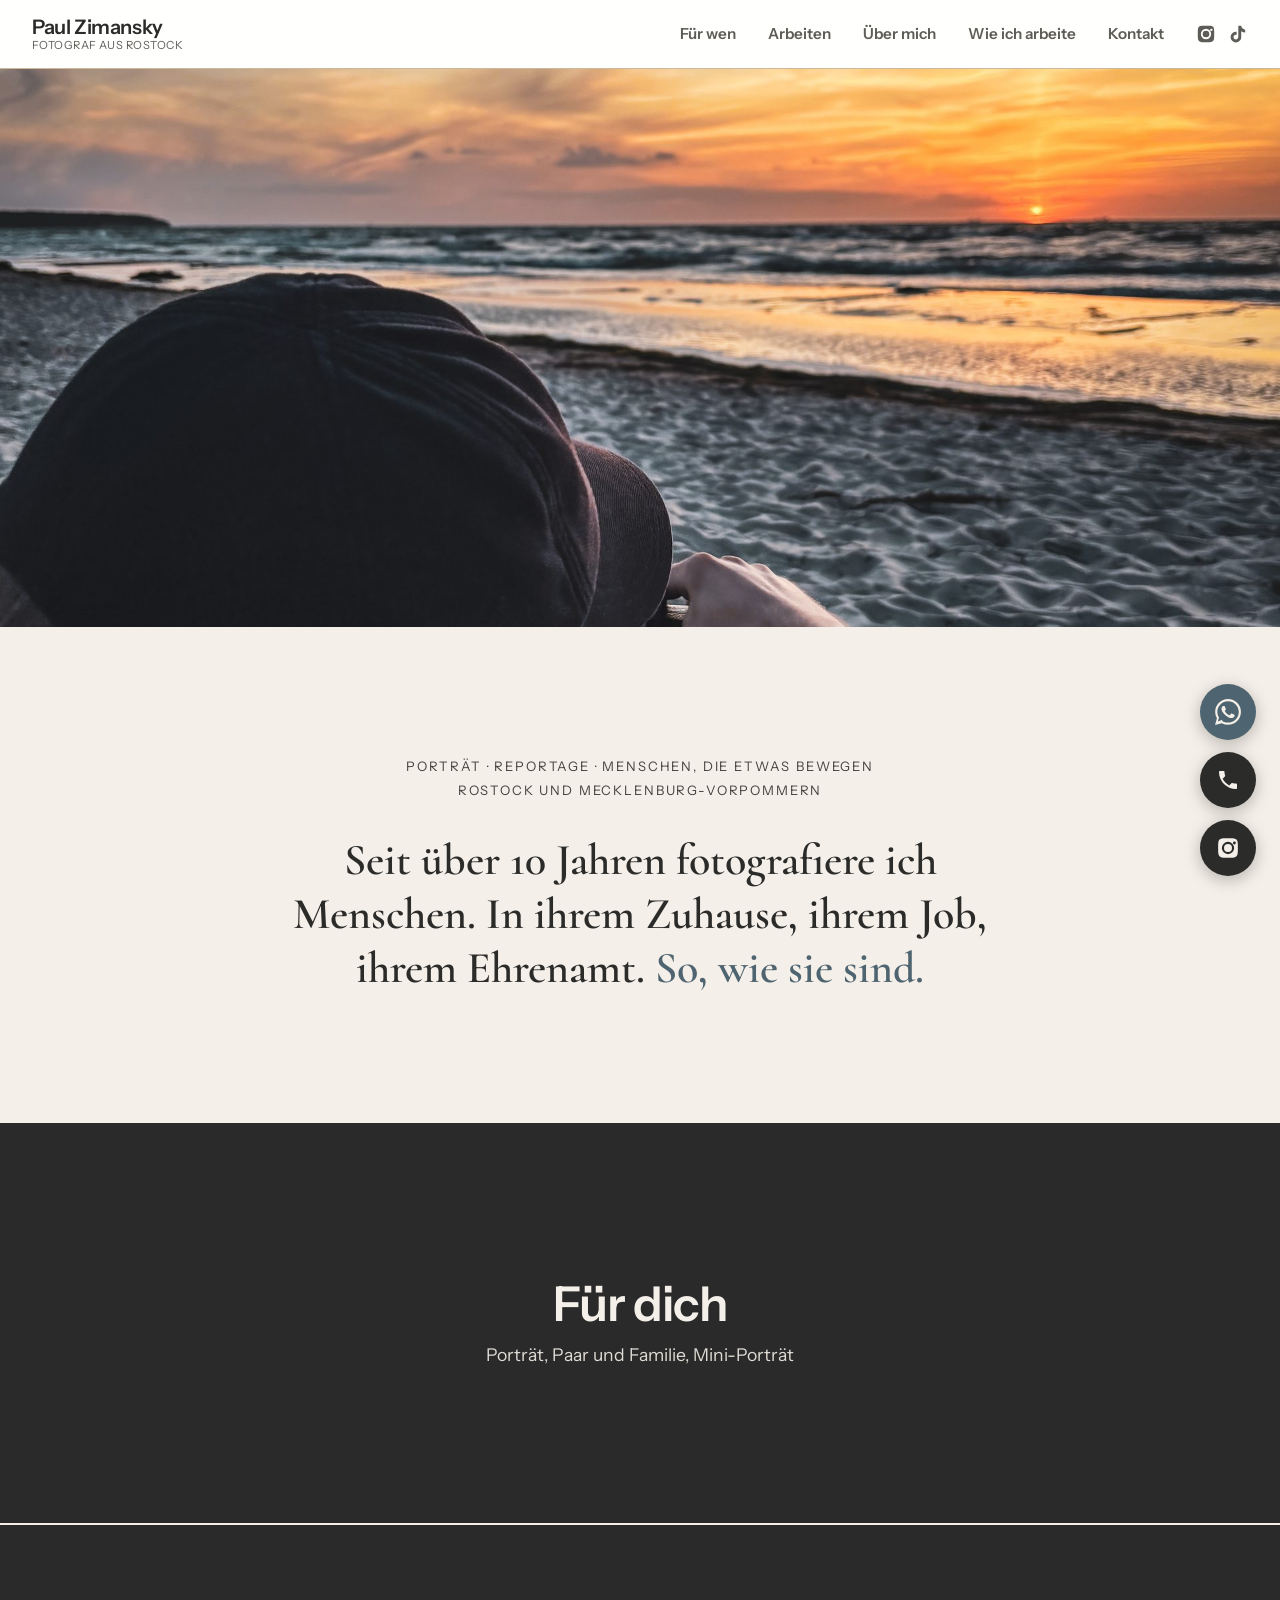
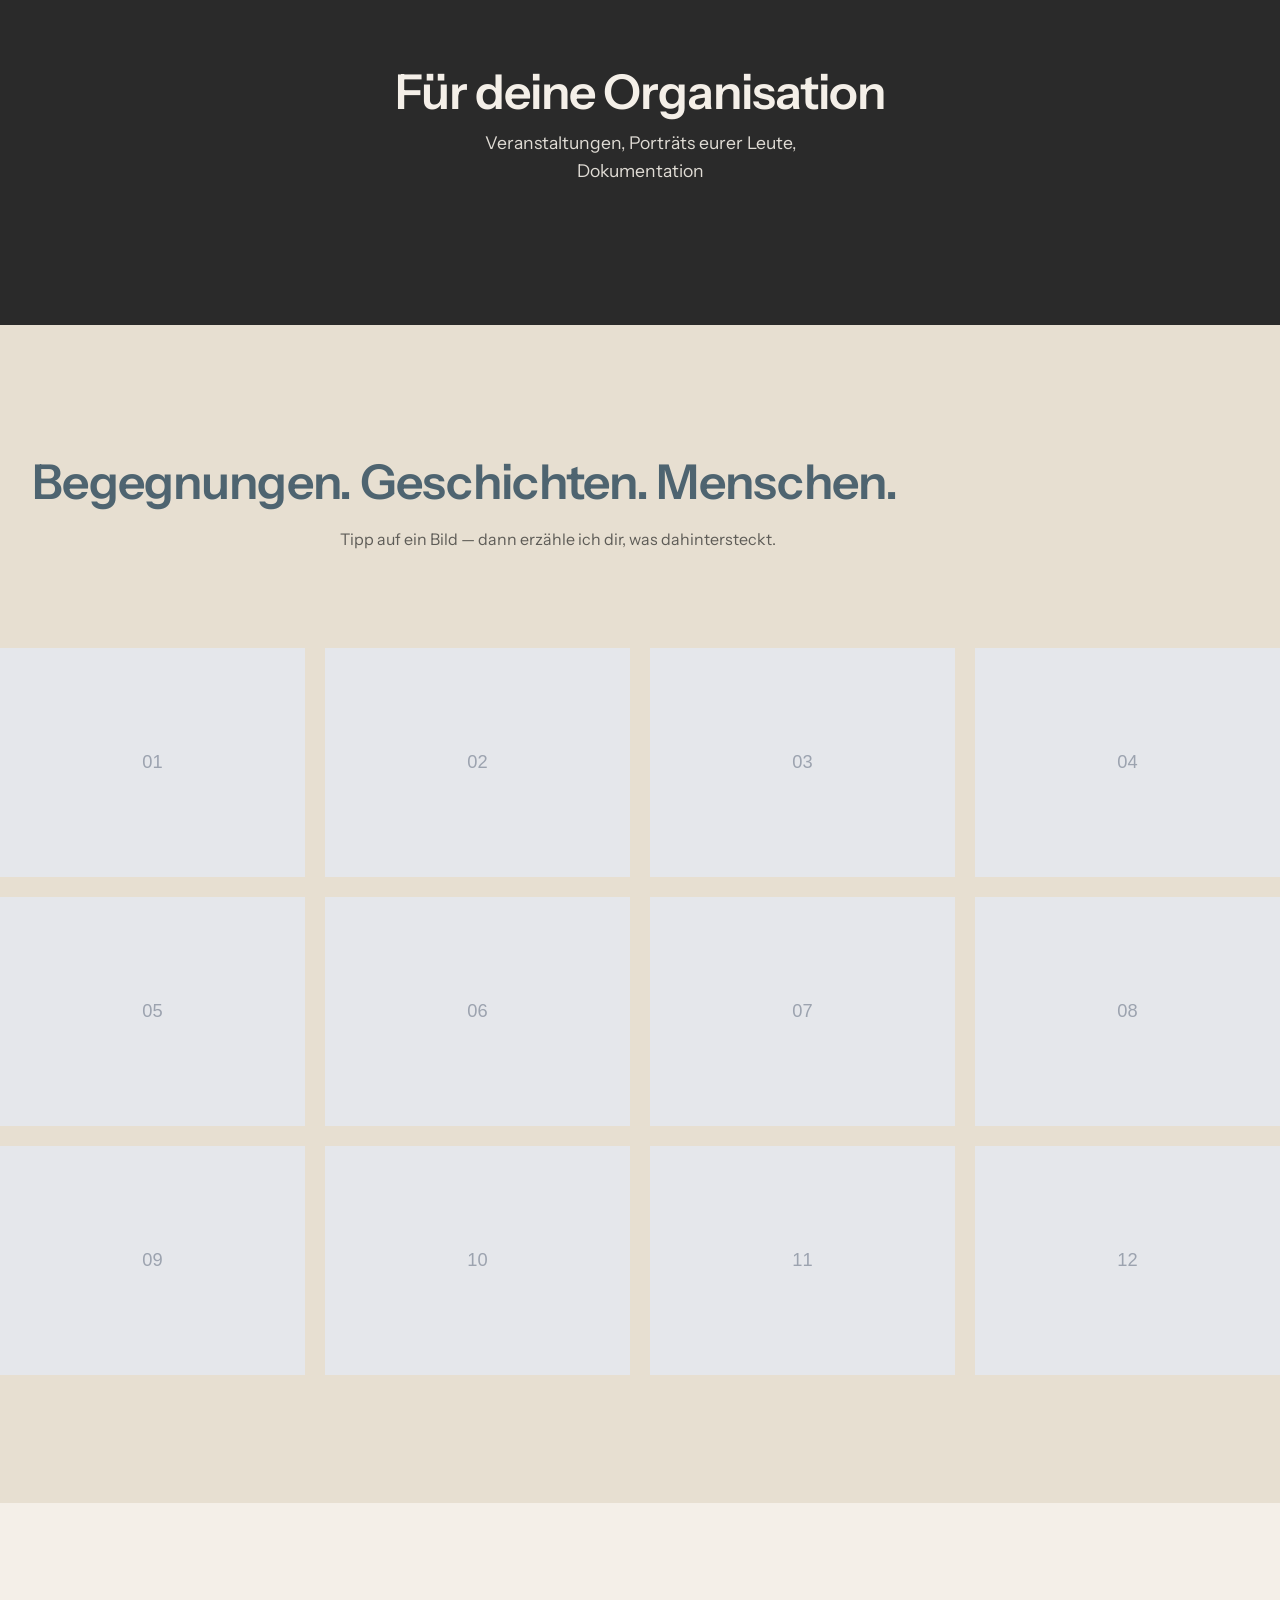
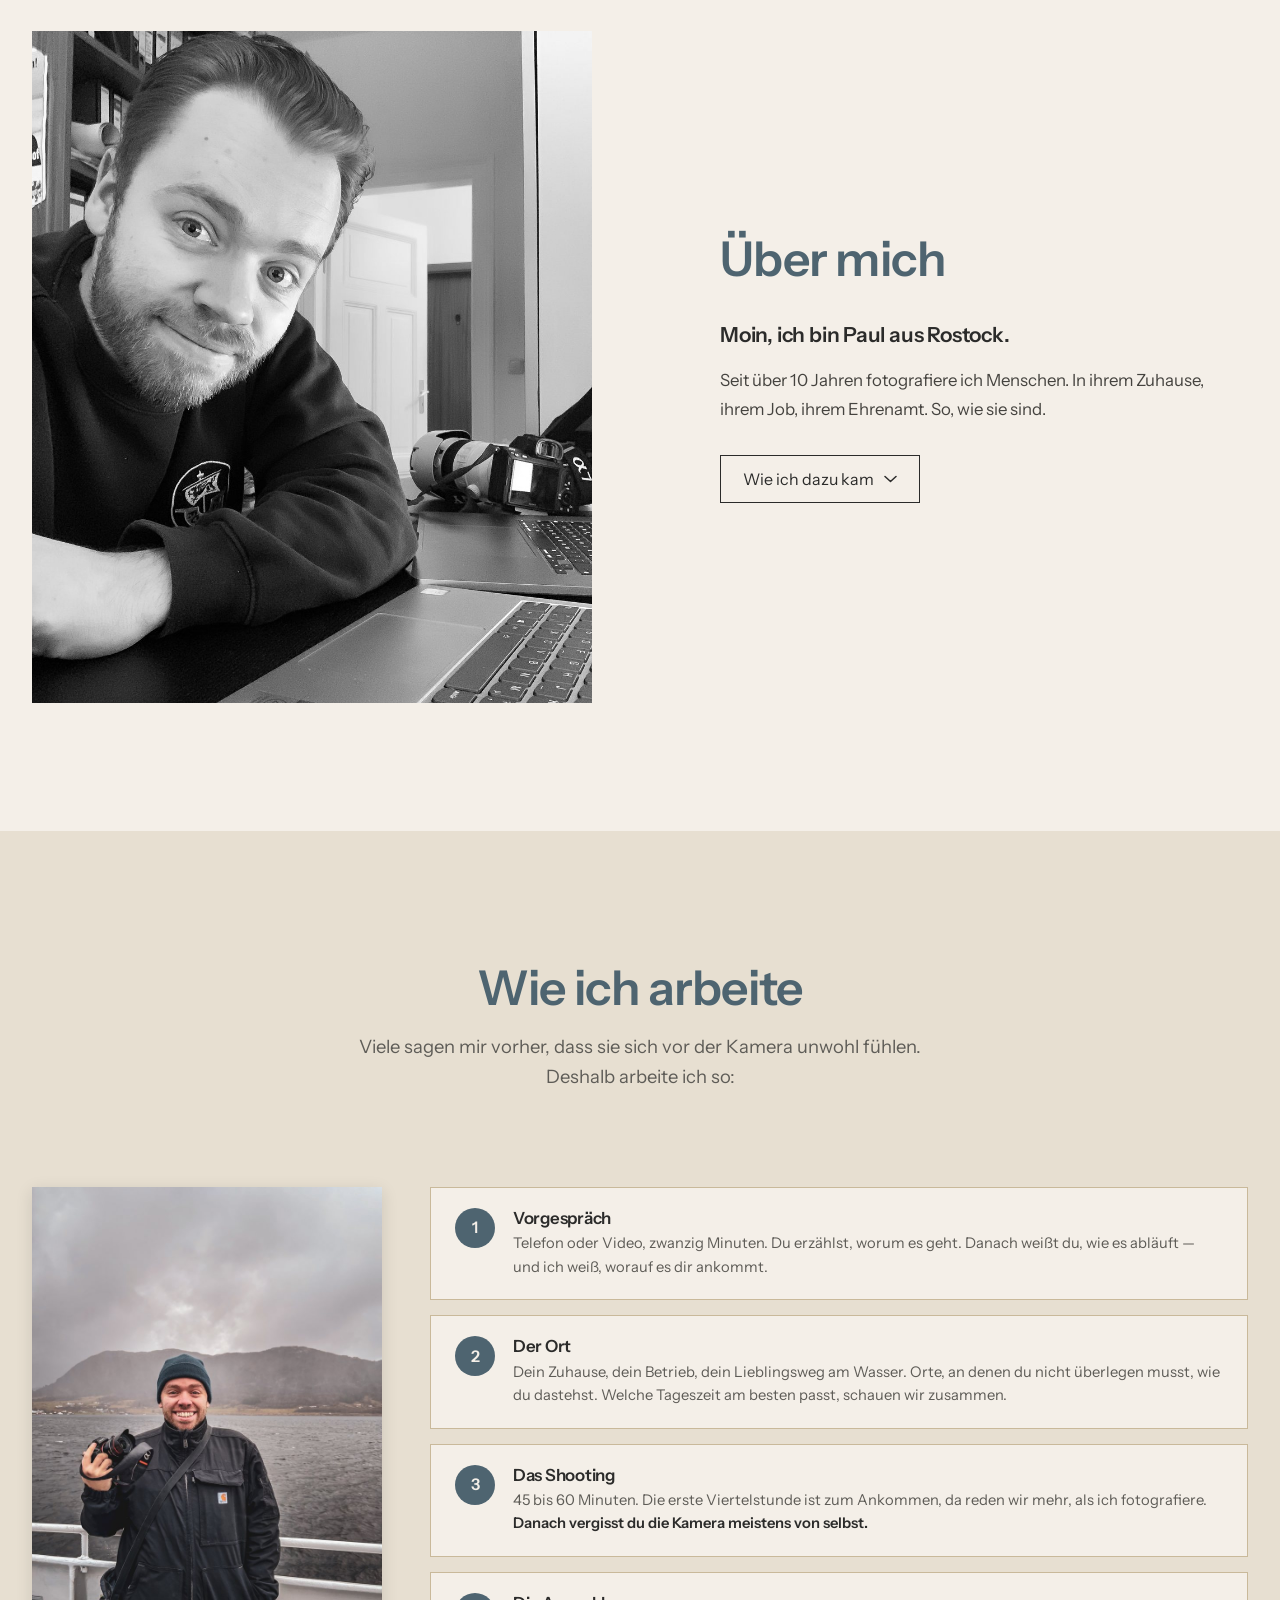
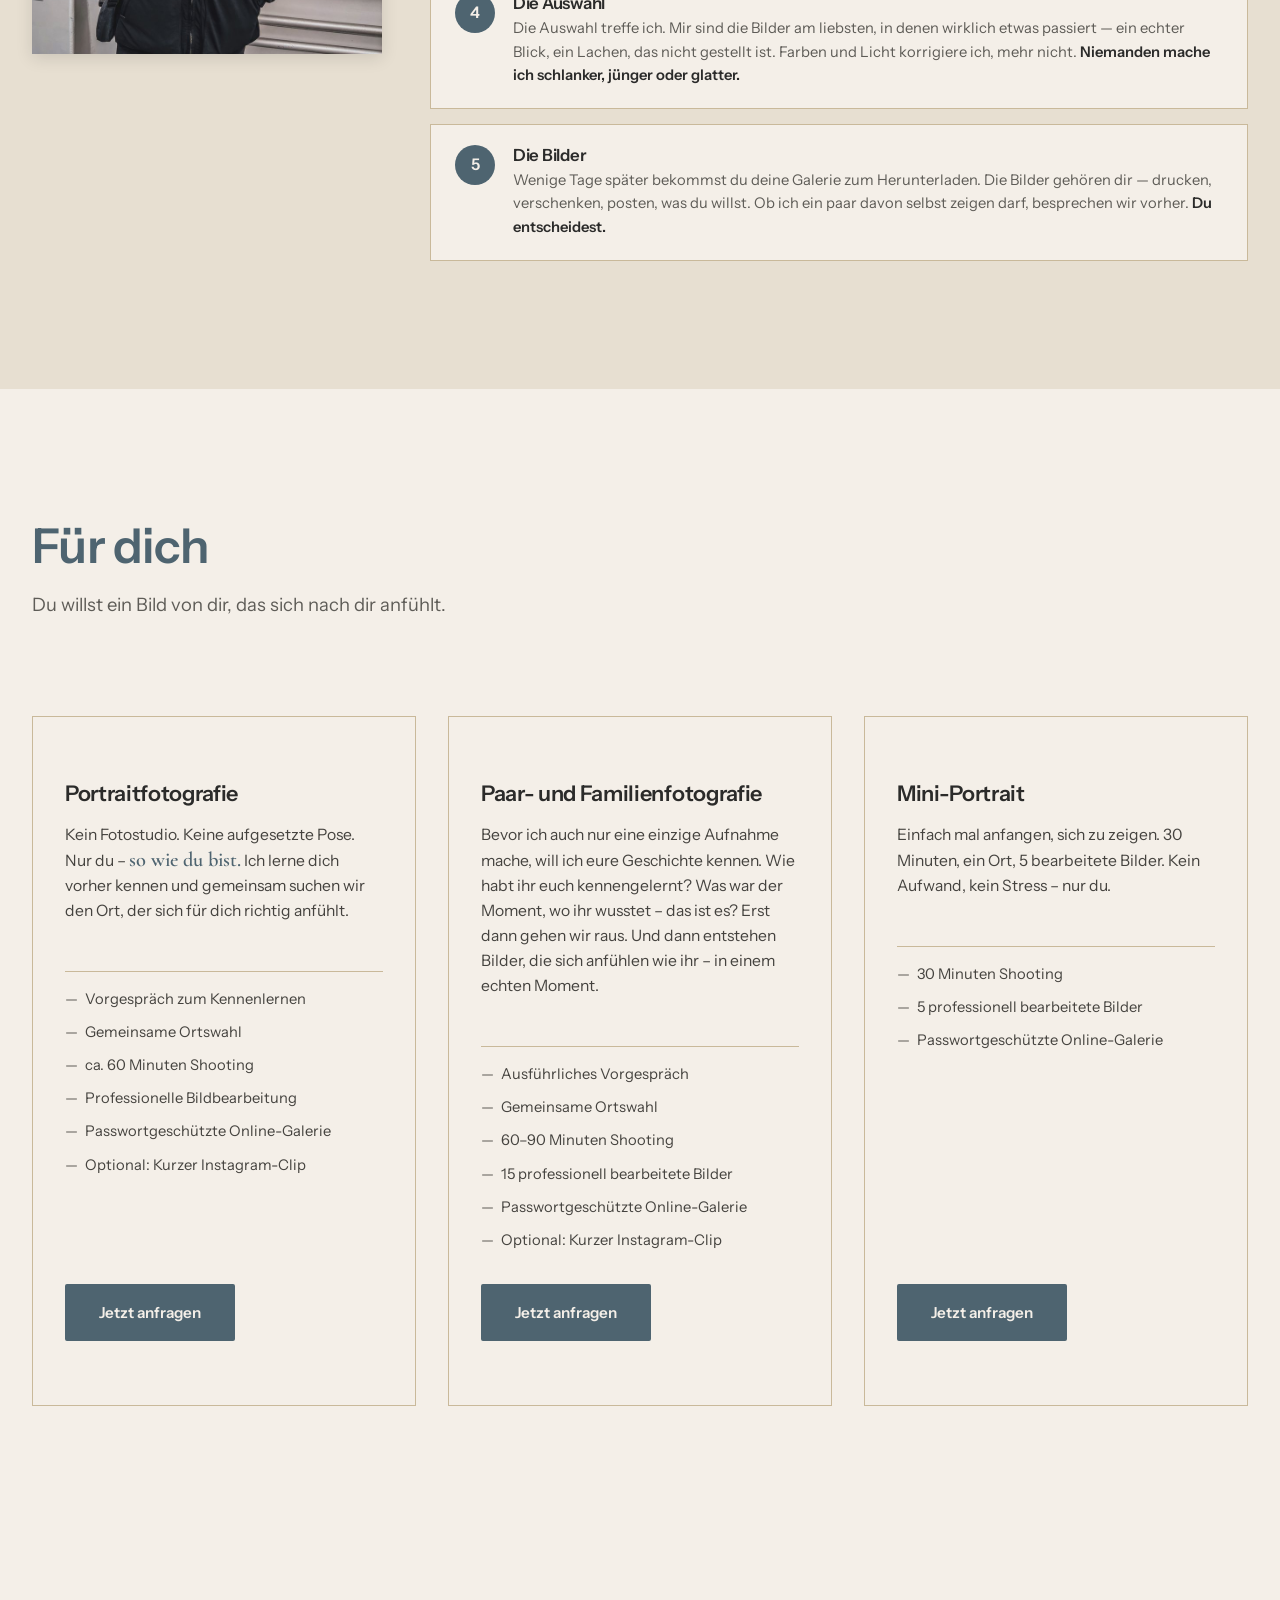
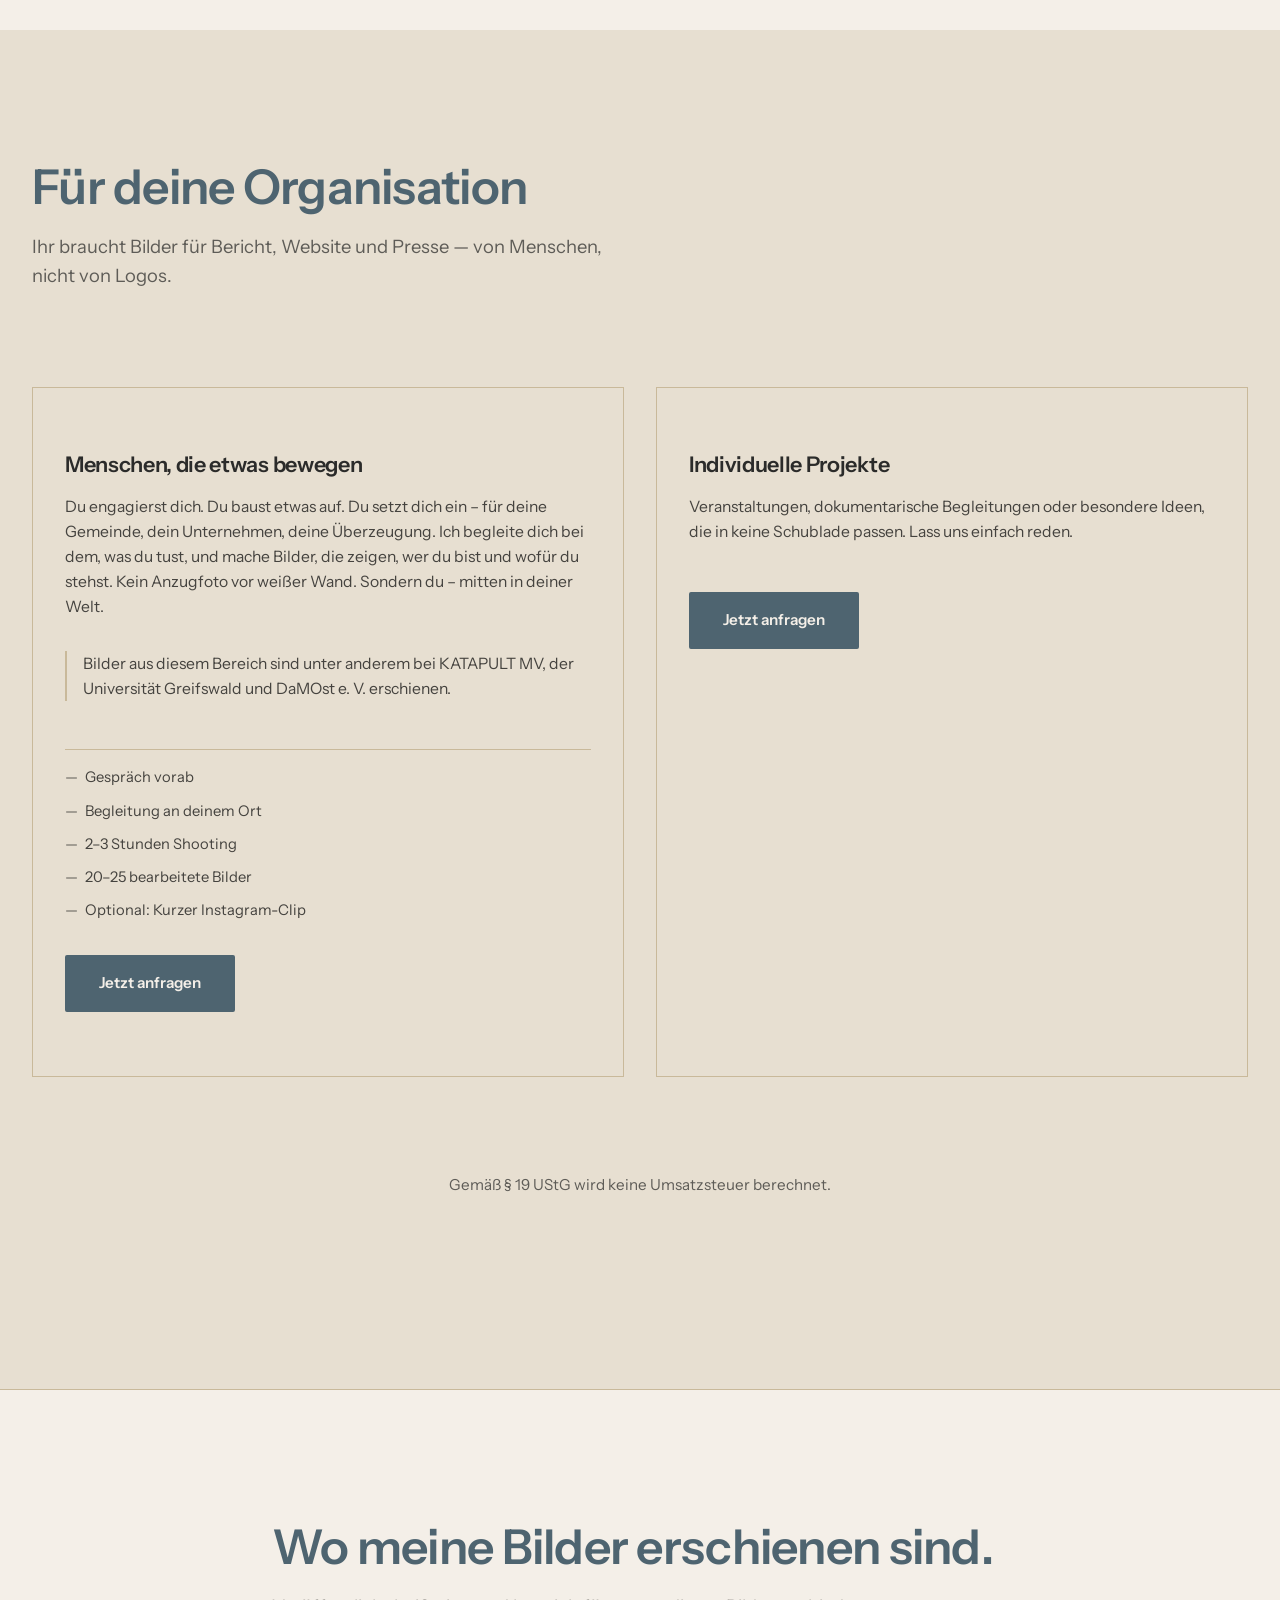
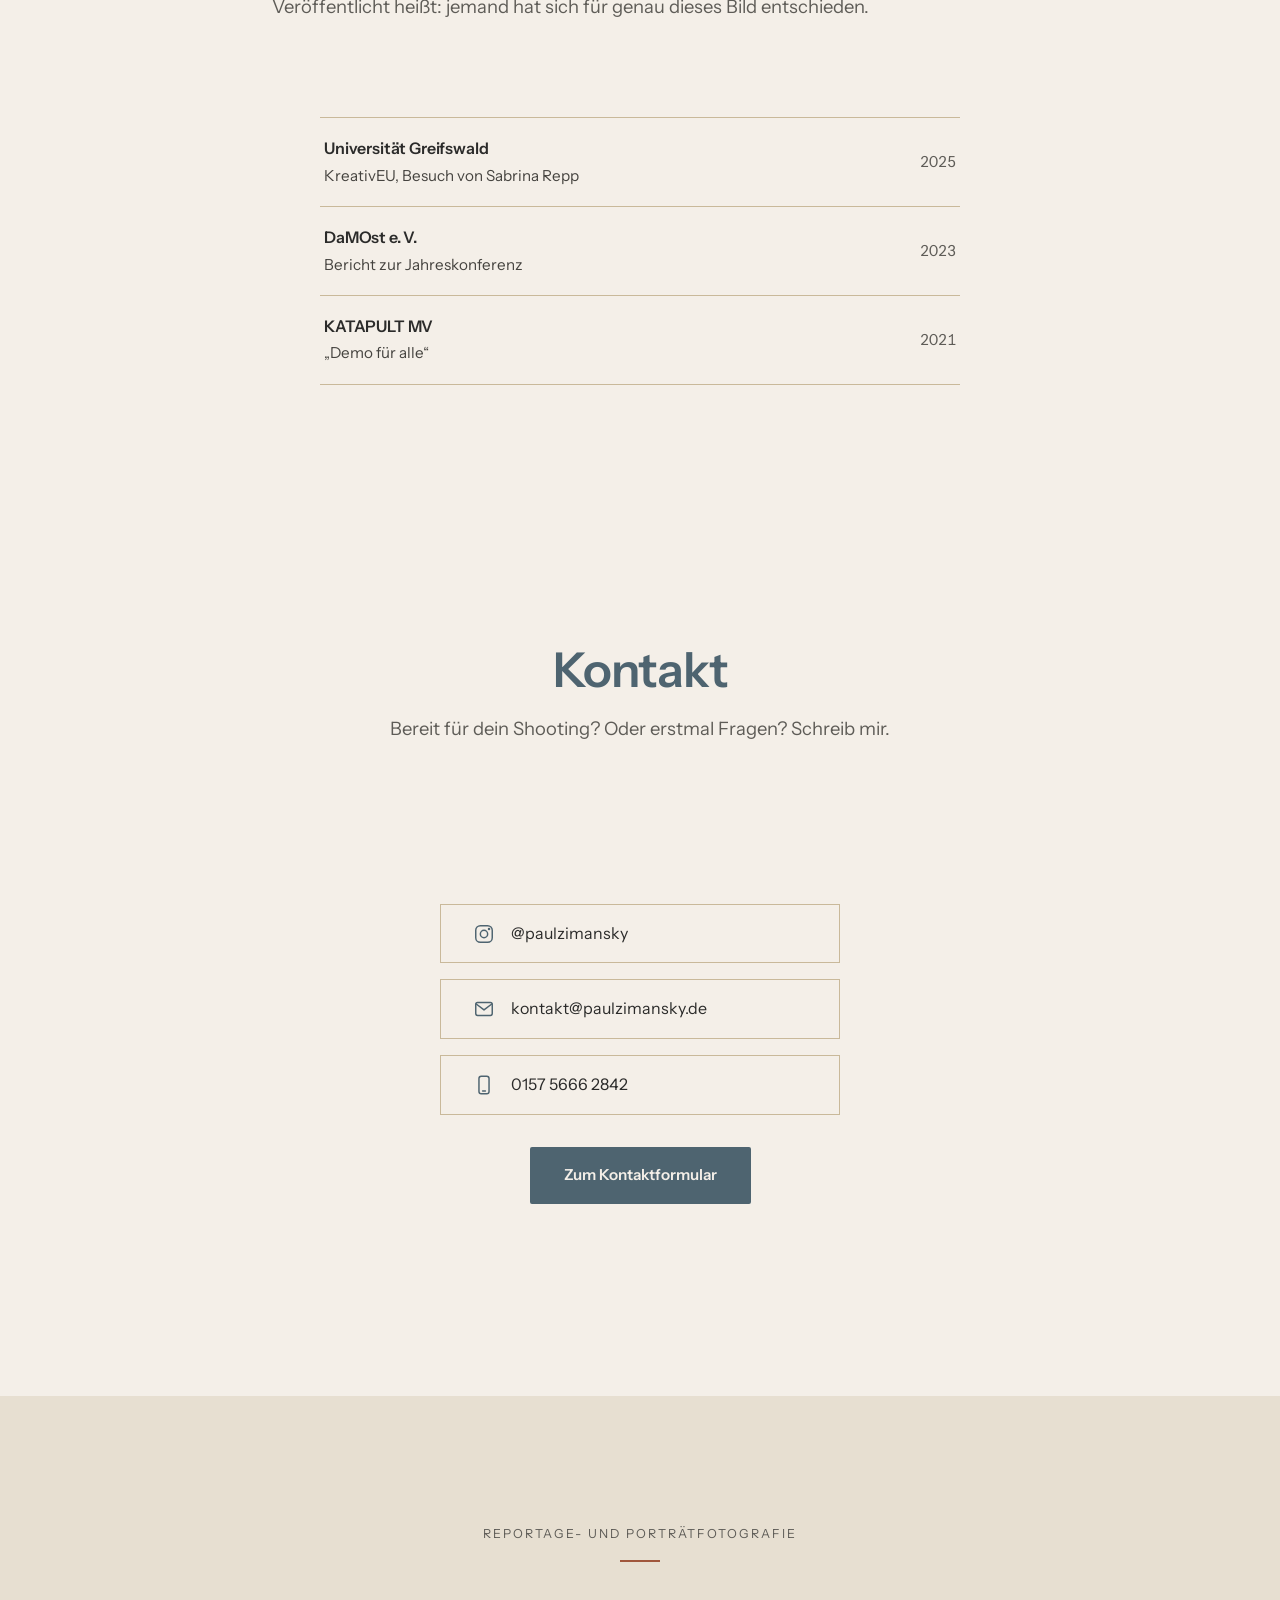
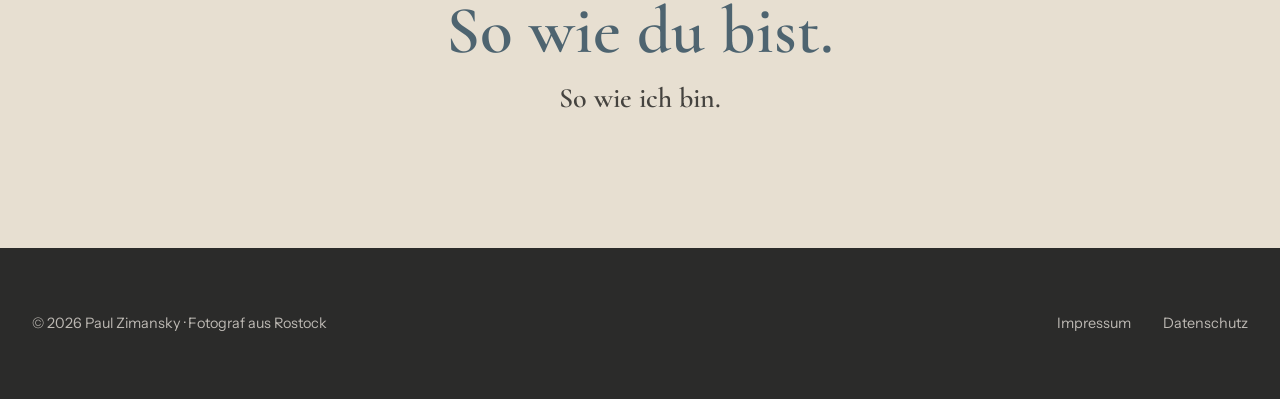
==== commit c4e00491: "Rename index 2.html to index.html" ====
--- a/index.html
+++ b/index.html
@@ -54,7 +54,7 @@
             </p>
             <h1 class="statement-claim">
                 Seit über 10 Jahren fotografiere ich Menschen. In ihrem Zuhause,
-                ihrem Job, ihrem Ehrenamt. So, wie sie sind.
+                ihrem Job, ihrem Ehrenamt. <span class="claim-accent">So, wie sie sind.</span>
             </h1>
         </div>
     </section>
@@ -194,7 +194,7 @@
 
                                 <p class="about-pullquote">Vor der Kamera ist es dasselbe: sich zeigen.</p>
 
-                                <p>Und dabei hilft ein Gespräch mehr als jede Anweisung, wie man sich hinstellen soll. Jetzt mache ich etwas Eigenes daraus. So wie du bist. So wie ich bin.</p>
+                                <p>Und dabei hilft ein Gespräch mehr als jede Anweisung, wie man sich hinstellen soll. Jetzt mache ich etwas Eigenes daraus. <span class="voice">So wie du bist. So wie ich bin.</span></p>
 
                                 <!-- BILD 3 — sobald vorhanden, die nächsten drei Zeilen einkommentieren und Dateinamen anpassen:
                                 <figure class="about-figure">
@@ -235,15 +235,15 @@
                         </div></div>
                         <div class="process-step"><div class="step-number">3</div><div class="process-step-content">
                             <h3>Das Shooting</h3>
-                            <p>45 bis 60 Minuten. Die erste Viertelstunde ist zum Ankommen, da reden wir mehr, als ich fotografiere. Danach vergisst du die Kamera meistens von selbst.</p>
+                            <p>45 bis 60 Minuten. Die erste Viertelstunde ist zum Ankommen, da reden wir mehr, als ich fotografiere. <span class="highlight">Danach vergisst du die Kamera meistens von selbst.</span></p>
                         </div></div>
                         <div class="process-step"><div class="step-number">4</div><div class="process-step-content">
                             <h3>Die Auswahl</h3>
-                            <p>Die Auswahl treffe ich. Mir sind die Bilder am liebsten, in denen wirklich etwas passiert — ein echter Blick, ein Lachen, das nicht gestellt ist. Farben und Licht korrigiere ich, mehr nicht. Niemanden mache ich schlanker, jünger oder glatter.</p>
+                            <p>Die Auswahl treffe ich. Mir sind die Bilder am liebsten, in denen wirklich etwas passiert — ein echter Blick, ein Lachen, das nicht gestellt ist. Farben und Licht korrigiere ich, mehr nicht. <span class="highlight">Niemanden mache ich schlanker, jünger oder glatter.</span></p>
                         </div></div>
                         <div class="process-step"><div class="step-number">5</div><div class="process-step-content">
                             <h3>Die Bilder</h3>
-                            <p>Wenige Tage später bekommst du deine Galerie zum Herunterladen. Die Bilder gehören dir — drucken, verschenken, posten, was du willst. Ob ich ein paar davon selbst zeigen darf, besprechen wir vorher. Du entscheidest.</p>
+                            <p>Wenige Tage später bekommst du deine Galerie zum Herunterladen. Die Bilder gehören dir — drucken, verschenken, posten, was du willst. Ob ich ein paar davon selbst zeigen darf, besprechen wir vorher. <span class="highlight">Du entscheidest.</span></p>
                         </div></div>
                     </div>
                 </div>
@@ -265,7 +265,7 @@
                 <div class="service-card">
                     <h3>Portraitfotografie</h3>
                     <p>
-                        Kein Fotostudio. Keine aufgesetzte Pose. Nur du – so wie du bist.
+                        Kein Fotostudio. Keine aufgesetzte Pose. Nur du – <span class="voice">so wie du bist.</span>
                         Ich lerne dich vorher kennen und gemeinsam suchen wir den Ort, der sich
                         für dich richtig anfühlt.
                     </p>
@@ -416,15 +416,15 @@
                 <div class="contact-info">
                     <div class="contact-methods">
                         <a href="https://instagram.com/paulzimansky" class="contact-link" target="_blank" rel="noopener">
-                            <span class="icon" aria-hidden="true">📸</span>
+                            <span class="icon" aria-hidden="true"><svg viewBox="0 0 24 24" fill="none" stroke="currentColor" stroke-width="1.6" stroke-linecap="round" stroke-linejoin="round"><rect x="3" y="3" width="18" height="18" rx="5"/><circle cx="12" cy="12" r="4"/><circle cx="17.5" cy="6.5" r="0.6" fill="currentColor"/></svg></span>
                             @paulzimansky
                         </a>
                         <a href="mailto:kontakt@paulzimansky.de" class="contact-link">
-                            <span class="icon" aria-hidden="true">✉️</span>
+                            <span class="icon" aria-hidden="true"><svg viewBox="0 0 24 24" fill="none" stroke="currentColor" stroke-width="1.6" stroke-linecap="round" stroke-linejoin="round"><rect x="3" y="5" width="18" height="14" rx="2"/><path d="M3.5 6.5l8.5 6.5 8.5-6.5"/></svg></span>
                             kontakt@paulzimansky.de
                         </a>
                         <a href="tel:+4915756662842" class="contact-link">
-                            <span class="icon" aria-hidden="true">📱</span>
+                            <span class="icon" aria-hidden="true"><svg viewBox="0 0 24 24" fill="none" stroke="currentColor" stroke-width="1.6" stroke-linecap="round" stroke-linejoin="round"><rect x="6.5" y="2.5" width="11" height="19" rx="2.5"/><path d="M10.5 18.5h3"/></svg></span>
                             0157 5666 2842
                         </a>
                     </div>
--- a/style.css
+++ b/style.css
@@ -1,3 +1,29 @@
+/* ==============================================
+   SCHRIFTEN – selbst gehostet (kein Google-Server, DSGVO-freundlich)
+   Dieselben Schnitte wie in Edits, CapCut, Resolve und Canva.
+   ============================================== */
+@font-face {
+    font-family: 'Instrument Sans';
+    src: url('fonts/instrument-sans-400.woff') format('woff');
+    font-weight: 400;
+    font-style: normal;
+    font-display: swap;
+}
+@font-face {
+    font-family: 'Instrument Sans';
+    src: url('fonts/instrument-sans-600.woff') format('woff');
+    font-weight: 500 700;
+    font-style: normal;
+    font-display: swap;
+}
+@font-face {
+    font-family: 'Cormorant';
+    src: url('fonts/cormorant-600.woff') format('woff');
+    font-weight: 300 700;
+    font-style: normal;
+    font-display: swap;
+}
+
 /* ==============================================
    RESET & BASE
    ============================================== */
@@ -8,17 +34,25 @@
 }
 
 :root {
-    /* Monochrome Palette */
-    --color-white: #ffffff;
-    --color-black: #1a1a1a;
-    --color-gray-light: #f5f5f5;
-    --color-gray-medium: #e5e7eb;
-    --color-gray-dark: #6b7280;
-    --color-gray-darker: #374151;
-    
-    /* Typography */
-    --font-display: 'SF Pro Display', -apple-system, BlinkMacSystemFont, 'Segoe UI', system-ui, sans-serif;
-    --font-body: 'SF Pro Text', -apple-system, BlinkMacSystemFont, 'Segoe UI', system-ui, sans-serif;
+    /* Markenfarben "So wie du bist"
+       Die alten Variablennamen bleiben, damit die ganze Seite automatisch mitzieht. */
+    --color-white: #F4EFE8;        /* Ostseesand – Hintergrund, Text auf Dunkel */
+    --color-black: #2B2B2A;        /* Anthrazit – Text, dunkle Flächen */
+    --color-gray-light: #E7DFD1;   /* Strandhafer hell – abgesetzte Abschnitte */
+    --color-gray-medium: #C9B99A;  /* Strandhafer – Linien, Rahmen */
+    --color-gray-dark: #5E5C57;    /* Anthrazit hell – Nebentexte */
+    --color-gray-darker: #45433F;  /* Anthrazit mittel – Fließtext in Karten */
+    --color-accent: #4E6470;       /* Ostsee-Blau – Buttons, Links, Hervorhebungen */
+    --color-accent-dark: #3D4F59;  /* Ostsee-Blau dunkel – Hover */
+    --color-brick: #A0573C;        /* Backstein – nur kleine Details */
+    --color-on-dark: #F4EFE8;      /* Ostseesand auf dunklen Flächen */
+
+    /* Schriften
+       --font-display / --font-body: Instrument Sans (Überschriften SemiBold, Text Regular)
+       --font-voice: Cormorant SemiBold – nur Claim, Zitate, emotionale Einzelzeilen */
+    --font-display: 'Instrument Sans', -apple-system, BlinkMacSystemFont, 'Segoe UI', system-ui, sans-serif;
+    --font-body: 'Instrument Sans', -apple-system, BlinkMacSystemFont, 'Segoe UI', system-ui, sans-serif;
+    --font-voice: 'Cormorant', 'Cormorant Garamond', Georgia, serif;
     
     /* Spacing */
     --spacing-xs: 0.5rem;
@@ -110,7 +144,7 @@
     top: 0;
     left: 0;
     right: 0;
-    background-color: rgba(255, 255, 255, 0.95);
+    background-color: rgba(244, 239, 232, 0.95);
     backdrop-filter: blur(10px);
     z-index: 1000;
     border-bottom: 1px solid var(--color-gray-medium);
@@ -203,7 +237,7 @@
     padding: var(--spacing-2xl) var(--spacing-md);
     position: relative;
     margin-top: 70px;
-    background-image: linear-gradient(rgba(26, 26, 26, 0.32), rgba(26, 26, 26, 0.42)), url('images/hero-strand.jpg');
+    background-image: linear-gradient(rgba(43, 43, 42, 0.32), rgba(43, 43, 42, 0.42)), url('images/hero-strand.jpg');
     background-size: cover;
     background-position: center 60%;
     background-repeat: no-repeat;
@@ -230,7 +264,7 @@
 
 .hero-subtitle {
     font-size: 1.15rem;
-    color: rgba(255, 255, 255, 0.85);
+    color:rgba(244,239,232,0.85);
     margin-bottom: var(--spacing-lg);
     line-height: 1.8;
 }
@@ -251,7 +285,7 @@
     flex-direction: column;
     align-items: center;
     gap: var(--spacing-xs);
-    color: rgba(255, 255, 255, 0.7);
+    color:rgba(244,239,232,0.7);
     font-size: 0.85rem;
     animation: fadeIn 1.5s ease 0.5s both;
 }
@@ -696,7 +730,7 @@
     left: 0;
     width: 100%;
     height: 100%;
-    background-color: rgba(0, 0, 0, 0.95);
+    background-color: rgba(43, 43, 42, 0.96);
     display: none;
     align-items: center;
     justify-content: center;
@@ -875,7 +909,6 @@
     opacity:0; pointer-events:none; transition:opacity var(--transition-fast);
 }
 .fc-btn:hover::after { opacity:1; }
-.fc-wa:hover { background:#25D366; }
 
 .nav-social { display:flex; align-items:center; gap:0.75rem; }
 .nav-social a { color:var(--color-gray-dark); display:flex; transition:color var(--transition-fast); }
@@ -903,7 +936,7 @@
 .btn-glass:hover {
     background: rgba(255,255,255,0.92);
     color: var(--color-black);
-    border-color: rgba(255,255,255,0.95);
+    border-color:rgba(244,239,232,0.95);
     text-shadow: none;
     transform: translateY(-2px);
 }
@@ -985,8 +1018,8 @@
     align-items:center; justify-content:center; color:var(--color-gray-dark);
 }
 .video-play-icon {
-    width:80px; height:80px; border-radius:50%; background:rgba(0,0,0,0.6);
-    color:#fff; font-size:32px; display:flex; align-items:center;
+    width:80px; height:80px; border-radius:50%; background:rgba(43,43,42,0.6);
+    color:var(--color-on-dark); font-size:32px; display:flex; align-items:center;
     justify-content:center; margin-bottom:16px; padding-left:6px;
 }
 
@@ -1014,7 +1047,7 @@
     gap:20px; margin-top:var(--spacing-lg);
 }
 #portfolio-grid .portfolio-item {
-    background:#f0f0f0; overflow:hidden; cursor:pointer; padding-bottom:0;
+    background:var(--color-gray-light); overflow:hidden; cursor:pointer; padding-bottom:0;
 }
 #portfolio-grid .portfolio-item img {
     position:static; width:100%; height:100%; aspect-ratio:4/3;
@@ -1023,18 +1056,18 @@
 #portfolio-grid .portfolio-item:hover img { transform:scale(1.05); }
 
 .pf-modal {
-    display:none; position:fixed; inset:0; background:rgba(0,0,0,0.92);
+    display:none; position:fixed; inset:0; background:rgba(43,43,42,0.96);
     z-index:2000; align-items:center; justify-content:center; padding:20px;
 }
 .pf-modal.active { display:flex; }
 .pf-modal-inner {
-    max-width:700px; width:100%; background:#fff; padding:30px;
+    max-width:700px; width:100%; background:var(--color-white); padding:30px;
     max-height:90vh; overflow-y:auto;
 }
 .pf-modal-inner img { max-width:100%; height:auto; margin-bottom:20px; display:block; }
 .pf-modal-inner p { font-size:1rem; line-height:1.7; color:var(--color-gray-darker); margin:0; }
 .pf-close, .pf-prev, .pf-next {
-    position:absolute; background:none; border:0; color:#fff;
+    position:absolute; background:none; border:0; color:var(--color-on-dark);
     font-size:40px; cursor:pointer; padding:10px;
 }
 .pf-close { top:15px; right:20px; }
@@ -1056,14 +1089,14 @@
    IMPRESSUM – Umsatzsteuer-Box
    ============================================== */
 .umsatzsteuer-info {
-    background:#2a2a2a; color:#fff; padding:30px; margin:30px 0;
-    border:1px solid #444;
-}
-.umsatzsteuer-info h3 { margin:0 0 12px; font-size:1.15rem; color:#fff; }
-.umsatzsteuer-info p { margin:0; line-height:1.6; color:rgba(255,255,255,0.92); }
+    background:var(--color-black); color:var(--color-on-dark); padding:30px; margin:30px 0;
+    border:1px solid var(--color-gray-darker);
+}
+.umsatzsteuer-info h3 { margin:0 0 12px; font-size:1.15rem; color:var(--color-on-dark); }
+.umsatzsteuer-info p { margin:0; line-height:1.6; color:rgba(244,239,232,0.92); }
 
 /* Umsatzsteuer-Box prominenter */
-.umsatzsteuer-info.prominent { padding:40px; border:2px solid #333; box-shadow:0 4px 12px rgba(0,0,0,0.15); }
+.umsatzsteuer-info.prominent { padding:40px; border:2px solid var(--color-black); box-shadow:0 4px 12px rgba(0,0,0,0.15); }
 .umsatzsteuer-info.prominent h3 { font-size:1.4rem; }
 .umsatzsteuer-info.prominent .text-large { font-size:1.15rem; line-height:1.8; }
 .umsatzsteuer-info.prominent .text-bold { font-weight:700; }
@@ -1076,7 +1109,7 @@
     gap: 15px;
 }
 .how-i-work-steps .process-step {
-    background: #fff;
+    background: var(--color-white);
     border: 2px solid var(--color-black);
     padding: 20px 24px;
     display: flex;
@@ -1092,7 +1125,7 @@
 .how-i-work-steps .step-number {
     display: flex; align-items: center; justify-content: center;
     width: 40px; height: 40px; min-width: 40px;
-    background: var(--color-black); color: #fff;
+    background: var(--color-black); color:var(--color-on-dark);
     border-radius: 50%;
     font-size: 1rem; font-weight: 700;
     margin: 0; /* alte zentrierte Variante überschreiben */
@@ -1139,7 +1172,7 @@
 .share-buttons { display: flex; gap: 12px; justify-content: center; flex-wrap: wrap; }
 .share-btn {
     display: inline-block; padding: 10px 20px;
-    background: #fff; border: 1px solid var(--color-gray-medium);
+    background: var(--color-white); border: 1px solid var(--color-gray-medium);
     color: var(--color-black); text-decoration: none;
     font-size: 0.9rem; font-weight: 500;
     transition: all var(--transition-fast);
@@ -1359,7 +1392,7 @@
     position: relative;
     display: block;
     min-height: clamp(220px, 34vw, 400px);
-    background-color: #2a2a2a;
+    background-color: var(--color-black);
     color: var(--color-white);
     text-decoration: none;
     overflow: hidden;
@@ -1380,10 +1413,10 @@
     gap: 10px; text-align: center;
     min-height: inherit;
     padding: var(--spacing-lg) var(--spacing-md);
-    background: rgba(0, 0, 0, 0.5);
+    background: rgba(43, 43, 42, 0.5);
     transition: background var(--transition-normal);
 }
-.weg:hover .weg-inner { background: rgba(0, 0, 0, 0.62); }
+.weg:hover .weg-inner { background: rgba(43, 43, 42, 0.62); }
 .weg-title {
     font-family: var(--font-display);
     font-size: clamp(1.6rem, 4vw, 3rem);
@@ -1393,7 +1426,7 @@
 }
 .weg-sub {
     font-size: clamp(0.95rem, 1.5vw, 1.1rem);
-    color: #ededed;
+    color: rgba(244, 239, 232, 0.9);
     max-width: 30ch;
 }
 
@@ -1443,7 +1476,7 @@
     font-size: 0.85rem;
     letter-spacing: 0.06em;
     text-transform: uppercase;
-    color: #c9c9c9;
+    color: var(--color-gray-medium);
     margin-bottom: 0.5rem;
 }
 .pf-meta:empty { display: none; }
@@ -1475,3 +1508,159 @@
 @media (max-width: 420px) {
     .statement-kicker { font-size: 0.75rem; letter-spacing: 0.1em; }
 }
+
+/* ==============================================
+   MARKENLINIE "SO WIE DU BIST" (Oktober 2026)
+   Regeln:
+   - Instrument Sans SemiBold: Überschriften, Buttons, Navigation
+   - Instrument Sans Regular: alle Texte
+   - Cormorant SemiBold: nur Claim, Zitate, "So wie du bist."
+   - Ostsee-Blau: Abschnittsüberschriften, Buttons, Hervorhebungen
+   - Backstein: nur als kleine Linie im Abschluss
+   ============================================== */
+
+/* Überschriften */
+h1, h2, h3, h4, h5, h6 { letter-spacing: -0.015em; }
+.section-title { color: var(--color-accent); }
+.logo { color: var(--color-black); }
+
+/* Navigation */
+.nav-link:hover,
+.nav-social a:hover { color: var(--color-accent); }
+
+/* Buttons */
+.btn {
+    font-family: var(--font-display);
+    font-weight: 600;
+    border-color: var(--color-accent);
+    border-radius: 2px;
+}
+.btn-primary {
+    background-color: var(--color-accent);
+    color: var(--color-on-dark);
+}
+.btn-primary:hover {
+    background-color: var(--color-accent-dark);
+    border-color: var(--color-accent-dark);
+    color: var(--color-on-dark);
+}
+.btn-secondary {
+    background-color: transparent;
+    color: var(--color-accent);
+}
+.btn-secondary:hover {
+    background-color: var(--color-accent);
+    color: var(--color-on-dark);
+}
+
+/* Cormorant – die "Stimme" der Marke */
+.voice {
+    font-family: var(--font-voice);
+    font-weight: 600;
+    font-size: 1.3em;
+    line-height: 1;
+    letter-spacing: 0;
+    color: var(--color-accent);
+}
+
+.statement-claim {
+    font-family: var(--font-voice);
+    font-weight: 600;
+    font-size: clamp(1.75rem, 4.2vw, 2.75rem);
+    line-height: 1.22;
+    letter-spacing: 0;
+    color: var(--color-black);
+}
+.statement-claim .claim-accent { color: var(--color-accent); }
+
+.about-text .about-pullquote {
+    font-family: var(--font-voice);
+    font-weight: 600;
+    font-size: clamp(1.7rem, 3vw, 2.1rem);
+    line-height: 1.25;
+    letter-spacing: 0;
+    color: var(--color-accent);
+}
+
+/* Ablauf: ruhige Karten mit Strandhafer-Rahmen, Nummern in Ostsee-Blau */
+.how-i-work-steps .process-step { border: 1px solid var(--color-gray-medium); }
+.how-i-work-steps .process-step:hover { border-color: var(--color-accent); box-shadow: none; }
+.how-i-work-steps .step-number {
+    font-family: var(--font-display);
+    font-weight: 600;
+    background: var(--color-accent);
+    color: var(--color-on-dark);
+}
+
+/* Einzelne Kernsätze im Fließtext */
+.highlight {
+    font-weight: 600;
+    color: var(--color-black);
+}
+
+/* Abschluss "So wie du bist." */
+.closing-statement .closing-kicker {
+    font-family: var(--font-body);
+    font-weight: 400;
+    font-size: 0.78rem;
+    color: var(--color-gray-dark);
+    margin-bottom: var(--spacing-md);
+}
+.closing-kicker::after {
+    content: "";
+    display: block;
+    width: 40px;
+    height: 2px;
+    margin: var(--spacing-sm) auto 0;
+    background: var(--color-brick);
+}
+.closing-statement h2 {
+    font-family: var(--font-voice);
+    font-weight: 600;
+    font-size: clamp(2.8rem, 7vw, 4.2rem);
+    line-height: 1.1;
+    letter-spacing: 0;
+    color: var(--color-accent);
+}
+.closing-statement p {
+    font-family: var(--font-voice);
+    font-weight: 600;
+    font-style: normal;
+    font-size: clamp(1.4rem, 3vw, 1.75rem);
+    color: var(--color-gray-darker);
+}
+
+/* Kontakt: Symbole statt Emojis */
+.contact-link .icon { display: flex; color: var(--color-accent); }
+.contact-link .icon svg { width: 22px; height: 22px; }
+.contact-link:hover {
+    background-color: var(--color-accent);
+    border-color: var(--color-accent);
+    color: var(--color-on-dark);
+}
+.contact-link:hover .icon { color: var(--color-on-dark); }
+
+/* Schwebende Kontakt-Buttons: WhatsApp in Ostsee-Blau, Rest Anthrazit */
+.fc-btn { color: var(--color-on-dark); }
+.fc-btn:hover { background: var(--color-gray-darker); }
+.fc-wa { background: var(--color-accent); }
+.fc-wa:hover { background: var(--color-accent-dark); }
+
+/* Footer: lesbarer Ostseesand auf Anthrazit */
+.footer-text,
+.footer-links a { color: rgba(244, 239, 232, 0.72); }
+.footer-links a:hover { color: var(--color-on-dark); }
+
+/* Fokus für Tastaturbedienung */
+.portfolio-trigger:focus-visible,
+a:focus-visible,
+button:focus-visible { outline: 3px solid var(--color-accent); outline-offset: 3px; }
+
+/* Kicker im Abschluss bleibt Instrument Sans (steht nach der Absatz-Regel, damit er gewinnt) */
+.closing-statement p.closing-kicker {
+    font-family: var(--font-body);
+    font-weight: 400;
+    font-size: 0.78rem;
+    color: var(--color-gray-dark);
+    margin-bottom: var(--spacing-md);
+}
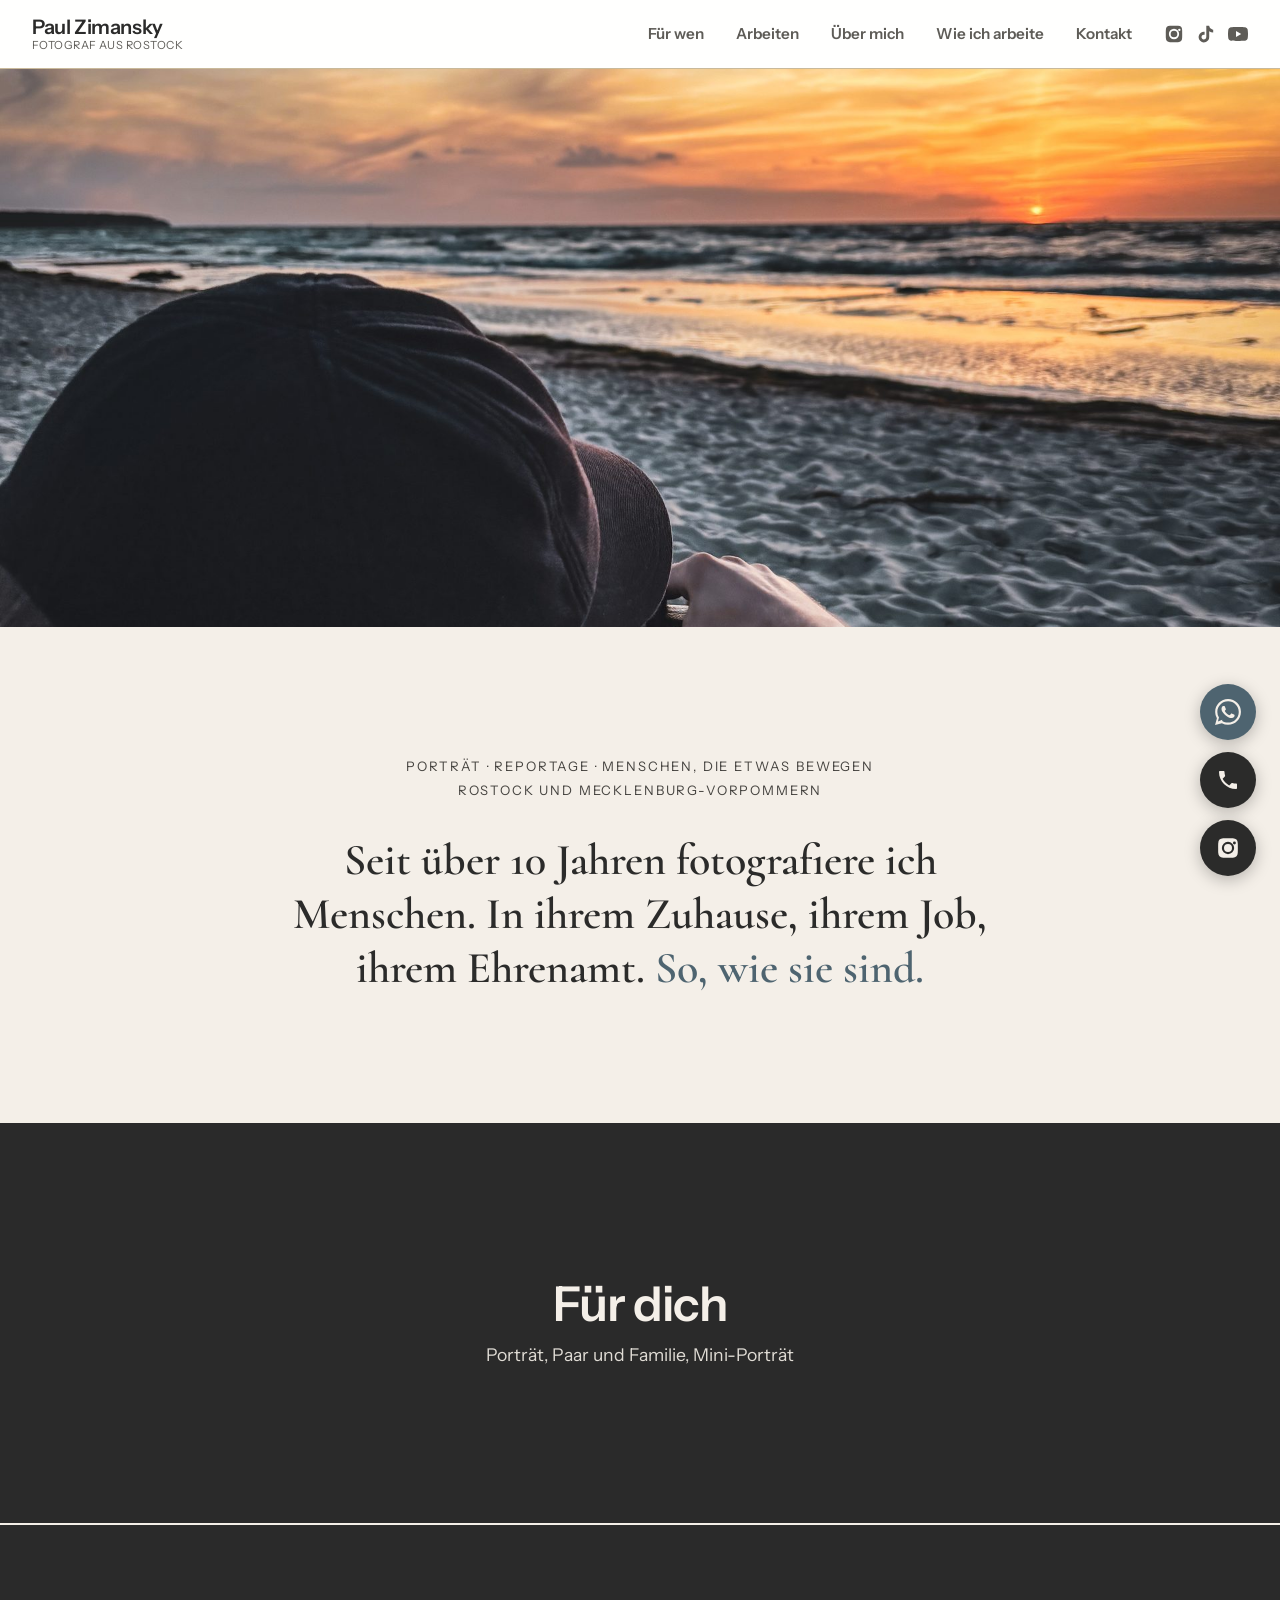
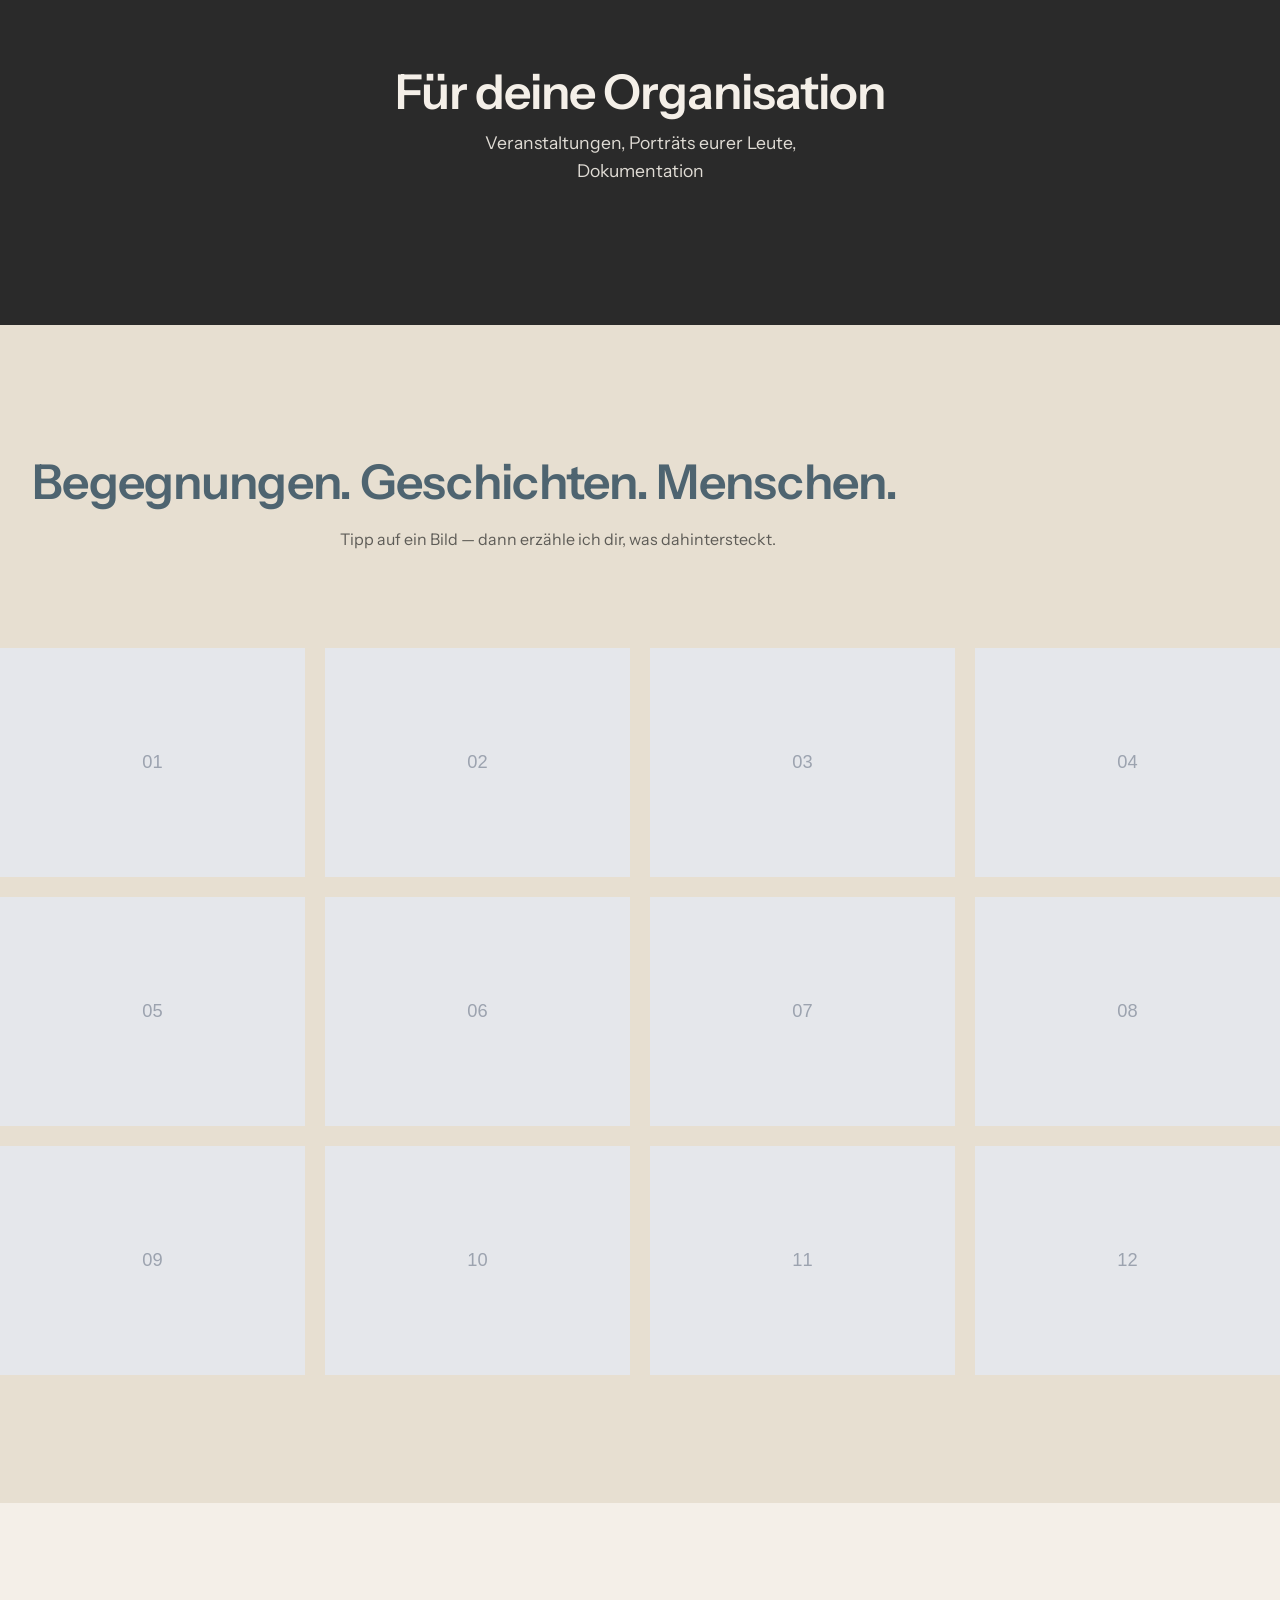
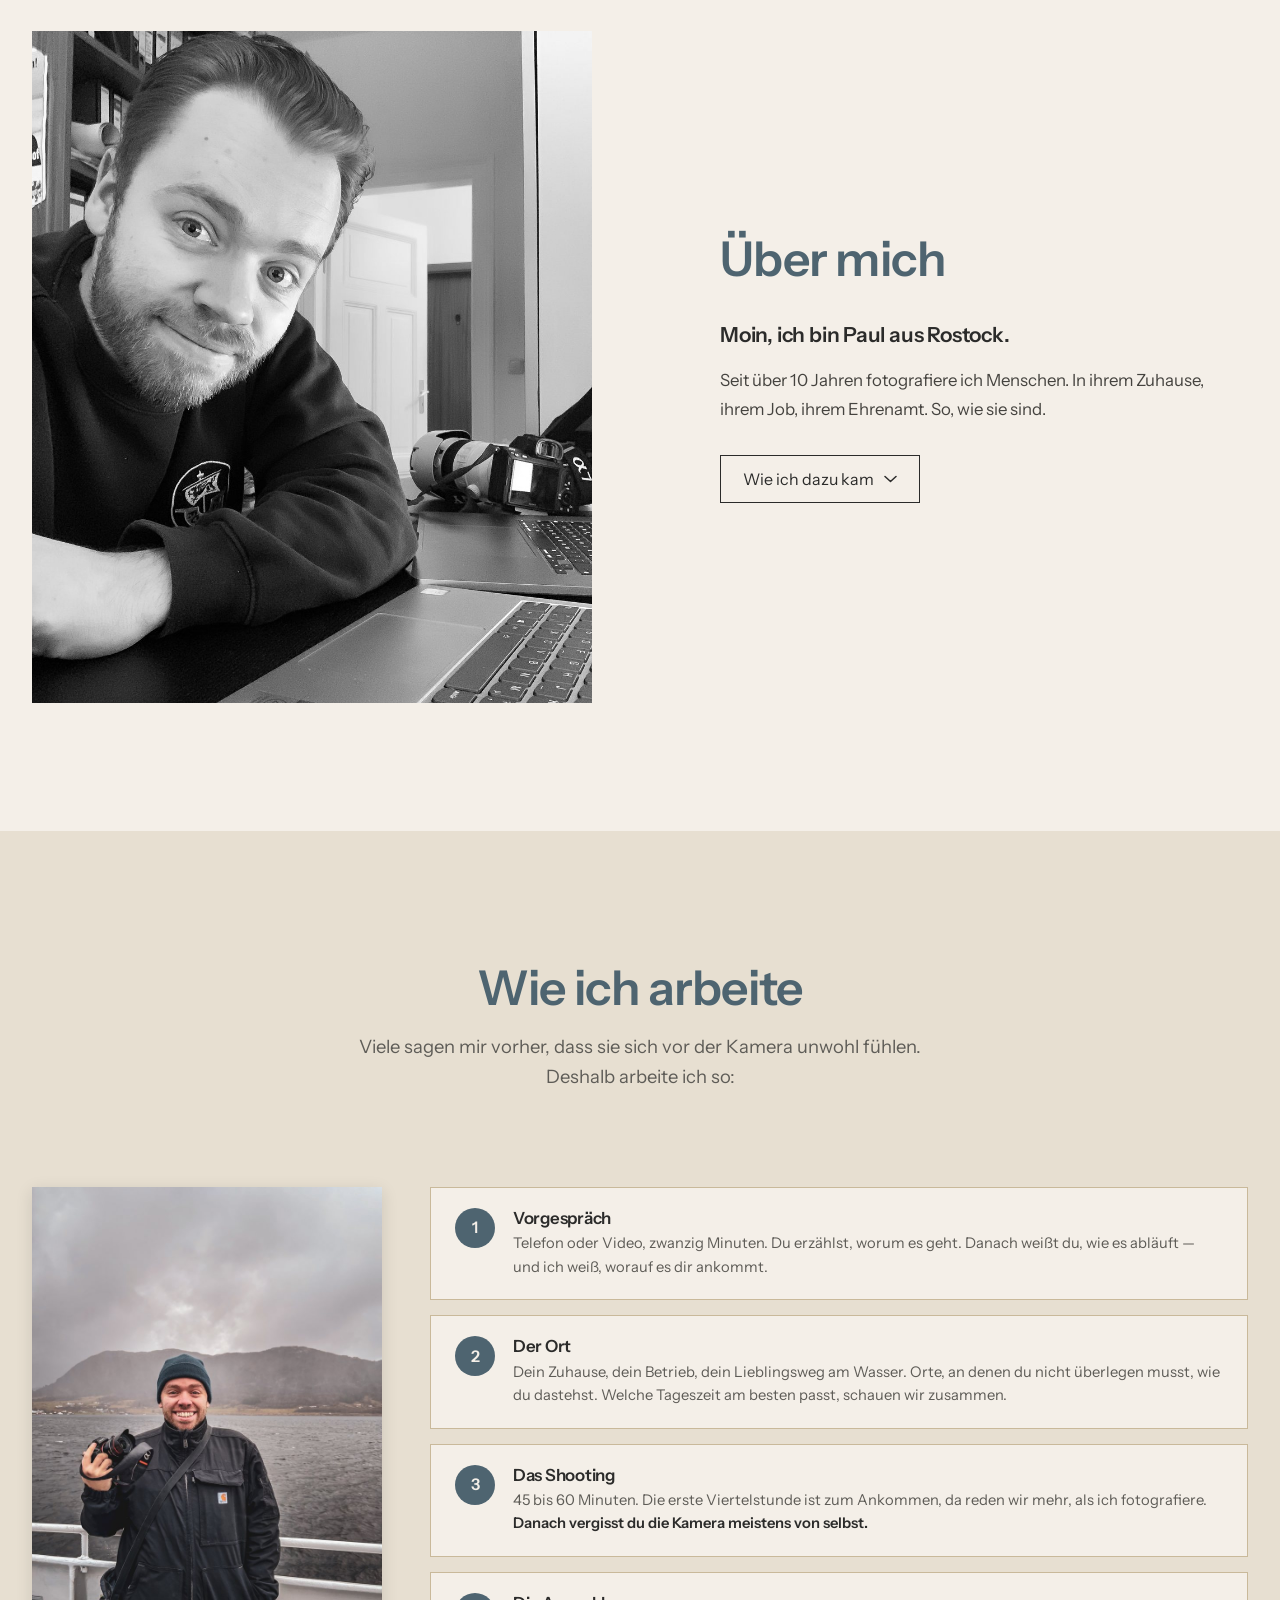
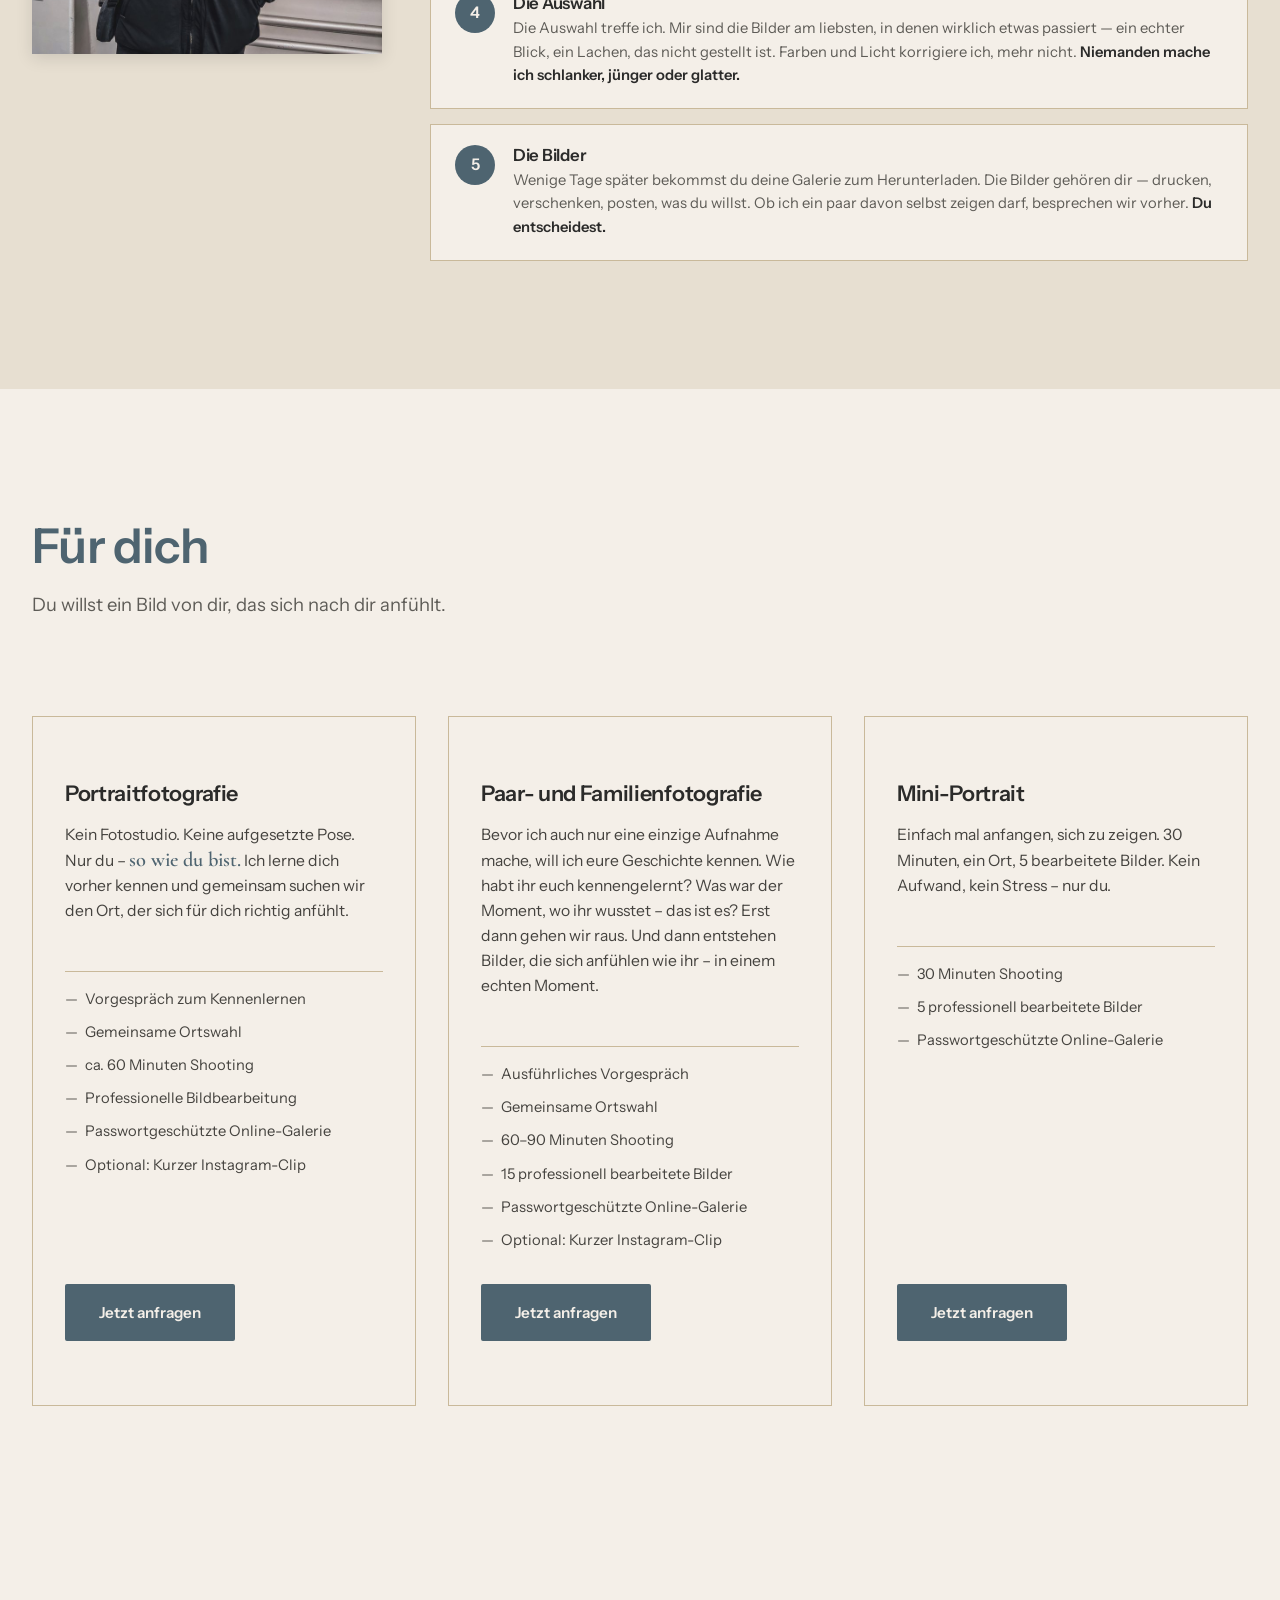
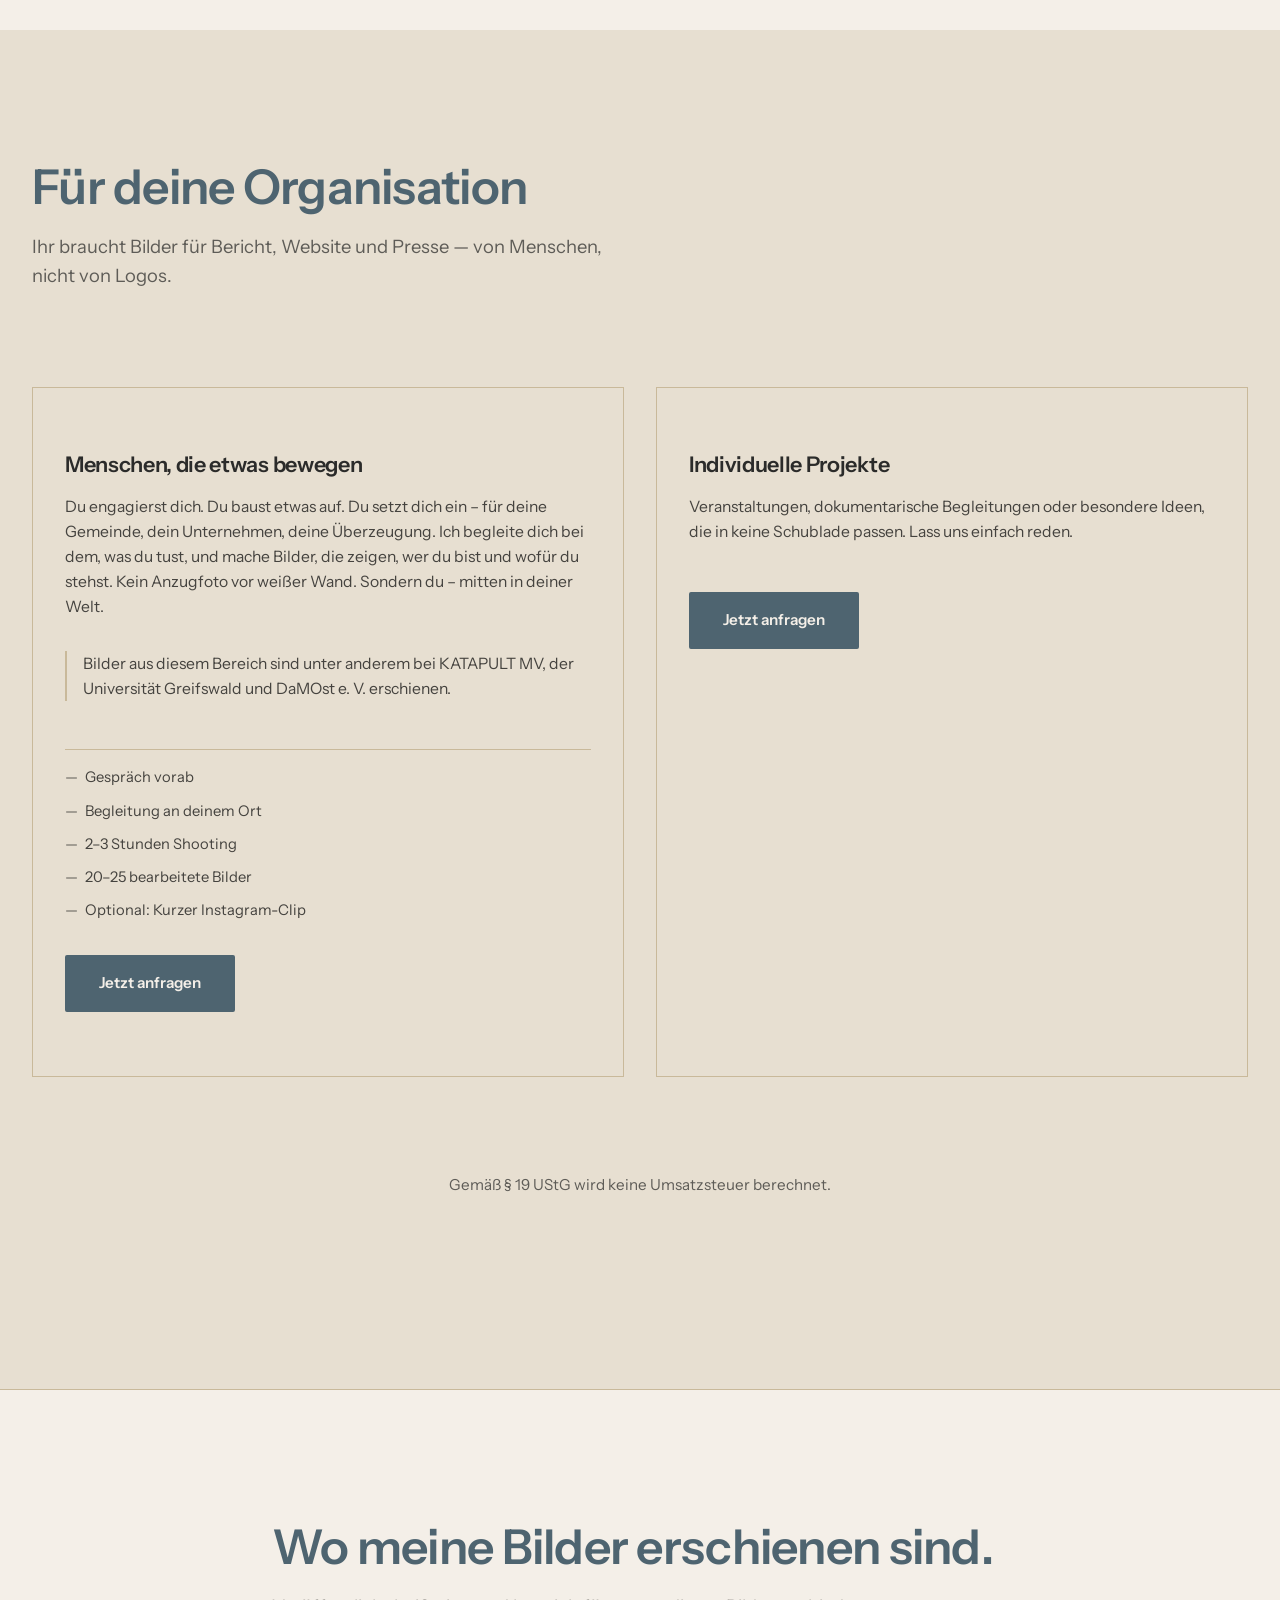
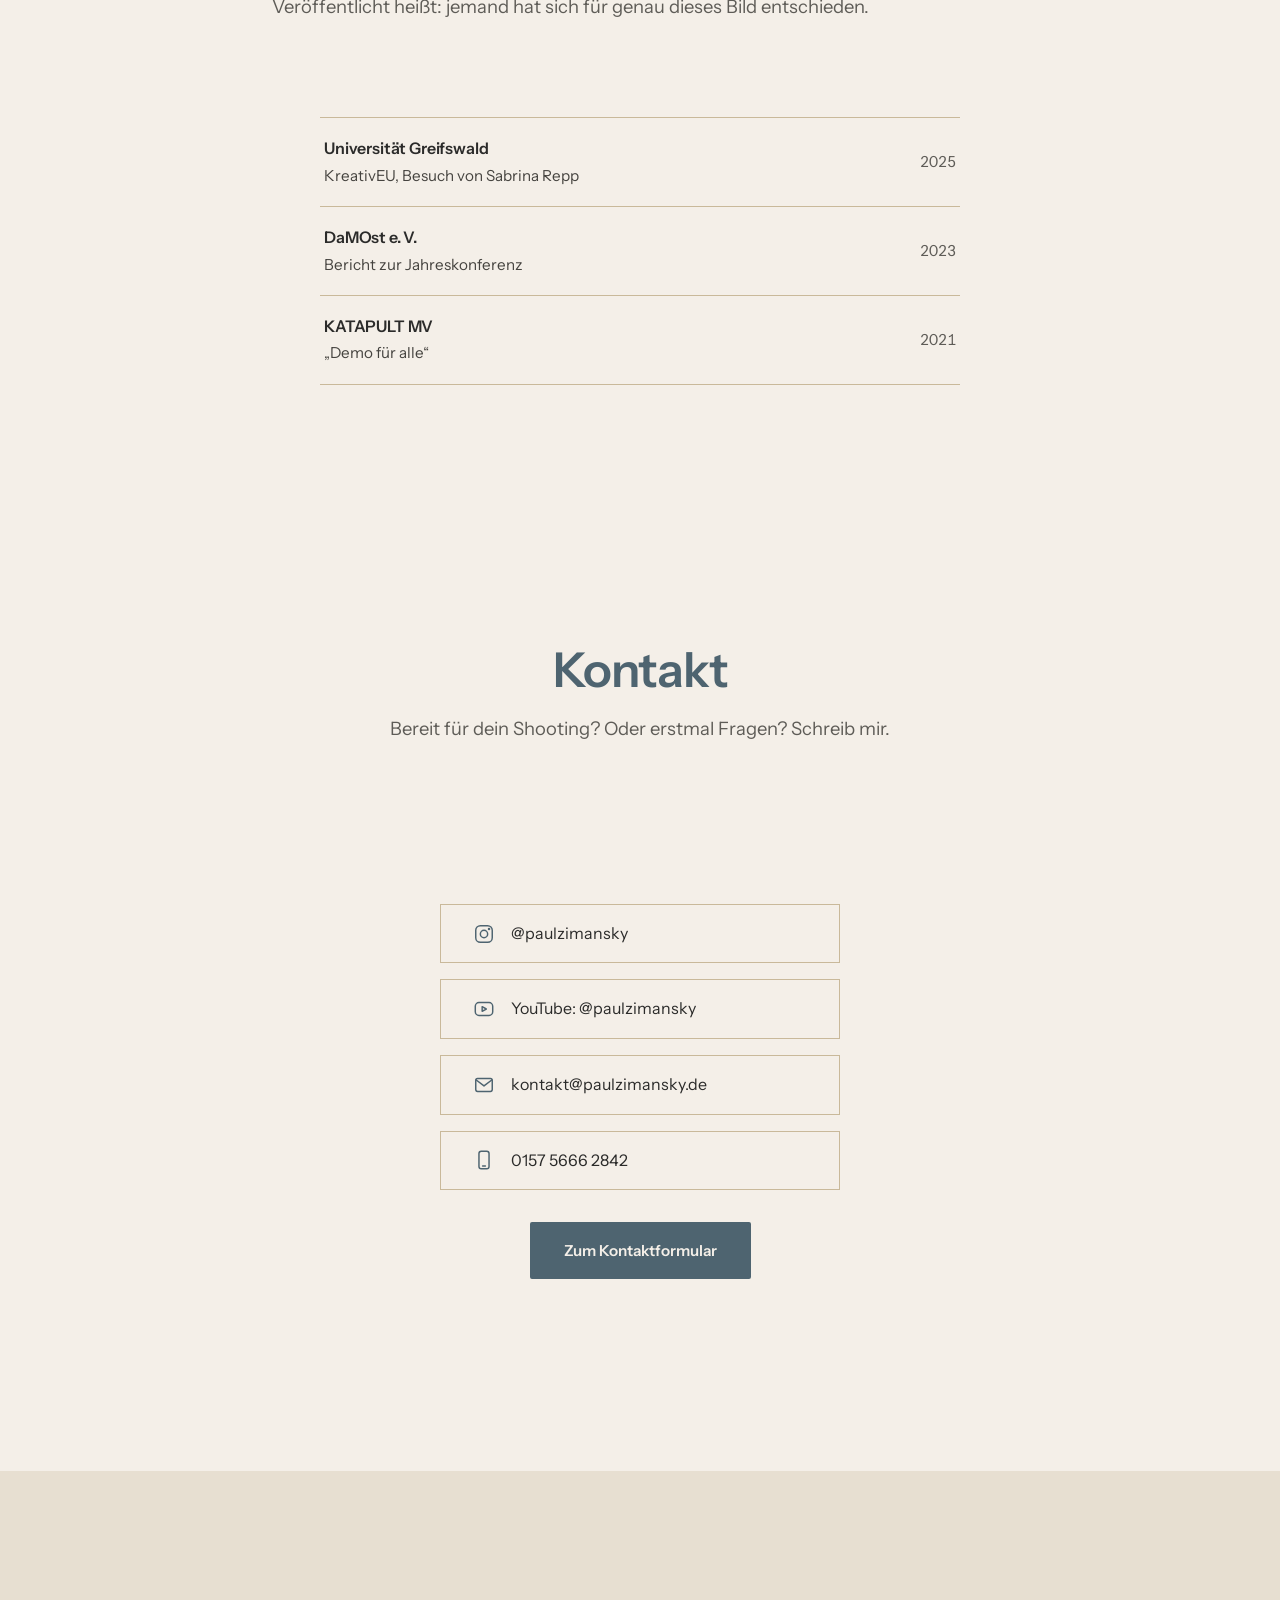
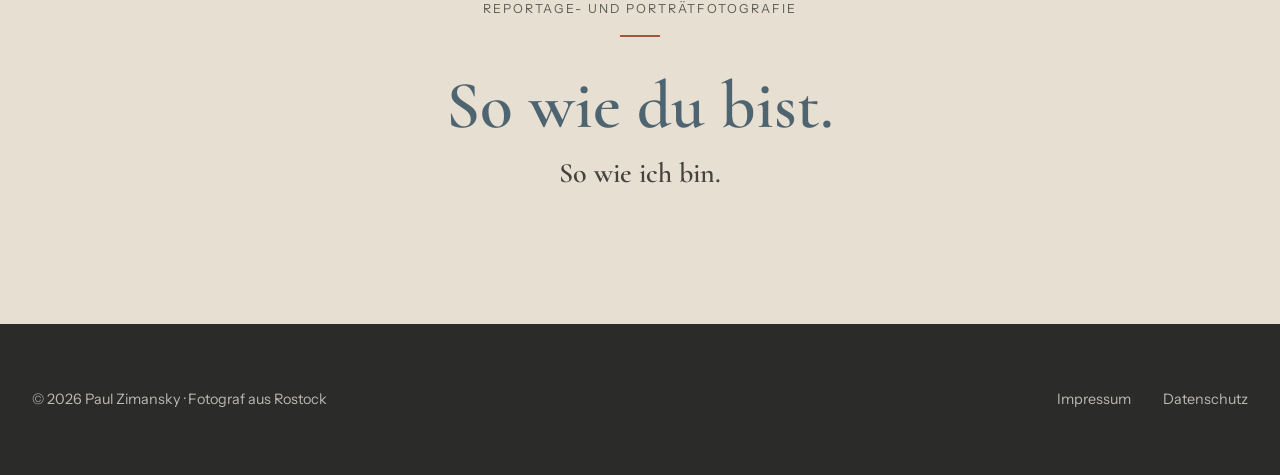
==== commit 4003a75f: "Add files via upload" ====
--- a/index.html
+++ b/index.html
@@ -27,6 +27,9 @@
                     </a>
                     <a href="https://tiktok.com/@paulzimansky" target="_blank" rel="noopener" aria-label="TikTok">
                         <svg viewBox="0 0 24 24" width="20" height="20" fill="currentColor" aria-hidden="true"><path d="M19.59 6.69a4.83 4.83 0 01-3.77-4.25V2h-3.45v13.67a2.89 2.89 0 01-5.2 1.74 2.89 2.89 0 012.31-4.64c.3 0 .59.05.86.13V9.4a6.33 6.33 0 00-1-.05A6.34 6.34 0 005 20.1a6.34 6.34 0 0010.86-4.43v-7a8.16 8.16 0 004.77 1.52v-3.4a4.85 4.85 0 01-1.04-.1z"/></svg>
+                    </a>
+                    <a href="https://www.youtube.com/@paulzimansky" target="_blank" rel="noopener" aria-label="YouTube">
+                        <svg viewBox="0 0 24 24" width="20" height="20" fill="currentColor" aria-hidden="true"><path d="M23.5 6.2a3 3 0 0 0-2.1-2.1C19.5 3.6 12 3.6 12 3.6s-7.5 0-9.4.5A3 3 0 0 0 .5 6.2 31 31 0 0 0 0 12a31 31 0 0 0 .5 5.8 3 3 0 0 0 2.1 2.1c1.9.5 9.4.5 9.4.5s7.5 0 9.4-.5a3 3 0 0 0 2.1-2.1A31 31 0 0 0 24 12a31 31 0 0 0-.5-5.8zM9.6 15.6V8.4l6.3 3.6-6.3 3.6z"/></svg>
                     </a>
                 </li>
             </ul>
@@ -419,6 +422,10 @@
                             <span class="icon" aria-hidden="true"><svg viewBox="0 0 24 24" fill="none" stroke="currentColor" stroke-width="1.6" stroke-linecap="round" stroke-linejoin="round"><rect x="3" y="3" width="18" height="18" rx="5"/><circle cx="12" cy="12" r="4"/><circle cx="17.5" cy="6.5" r="0.6" fill="currentColor"/></svg></span>
                             @paulzimansky
                         </a>
+                        <a href="https://www.youtube.com/@paulzimansky" class="contact-link" target="_blank" rel="noopener">
+                            <span class="icon" aria-hidden="true"><svg viewBox="0 0 24 24" fill="none" stroke="currentColor" stroke-width="1.6" stroke-linecap="round" stroke-linejoin="round"><rect x="2.5" y="5" width="19" height="14" rx="4"/><path d="M10 9.5v5l4.5-2.5z"/></svg></span>
+                            YouTube: @paulzimansky
+                        </a>
                         <a href="mailto:kontakt@paulzimansky.de" class="contact-link">
                             <span class="icon" aria-hidden="true"><svg viewBox="0 0 24 24" fill="none" stroke="currentColor" stroke-width="1.6" stroke-linecap="round" stroke-linejoin="round"><rect x="3" y="5" width="18" height="14" rx="2"/><path d="M3.5 6.5l8.5 6.5 8.5-6.5"/></svg></span>
                             kontakt@paulzimansky.de
